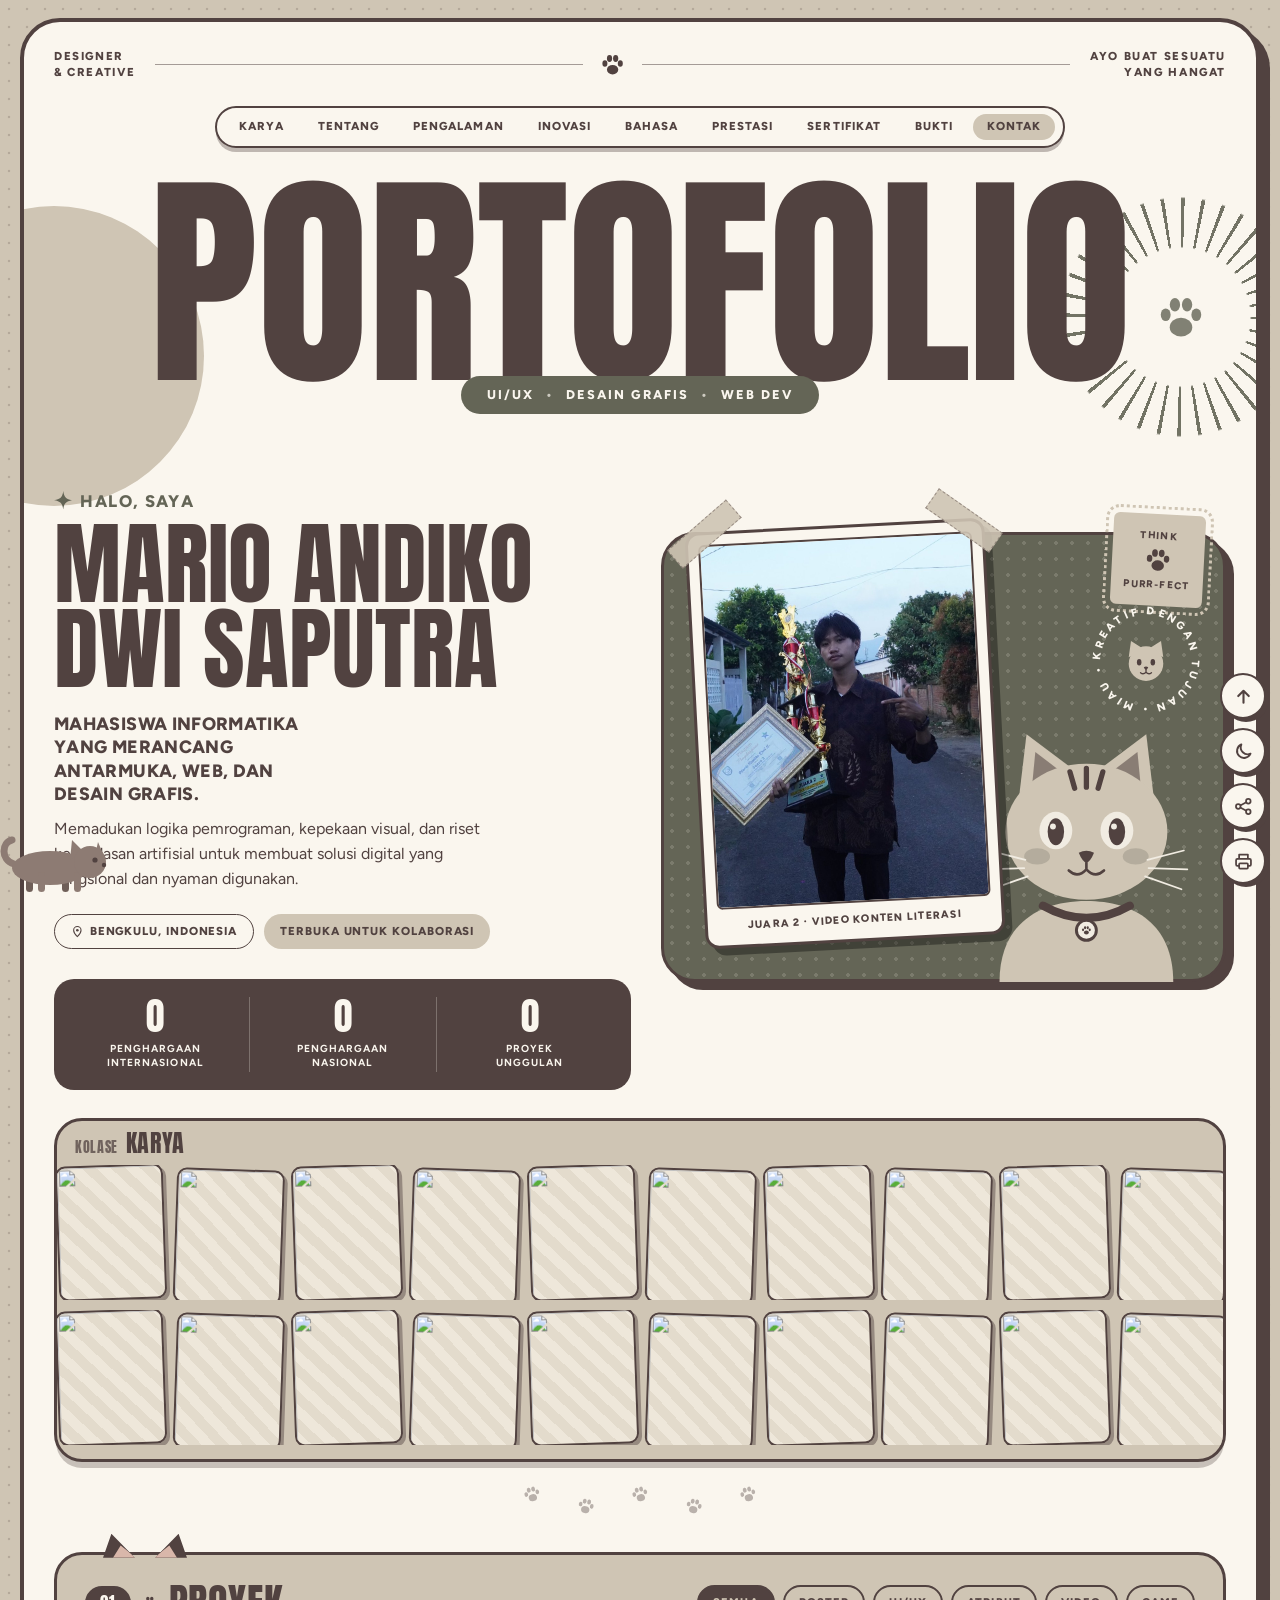
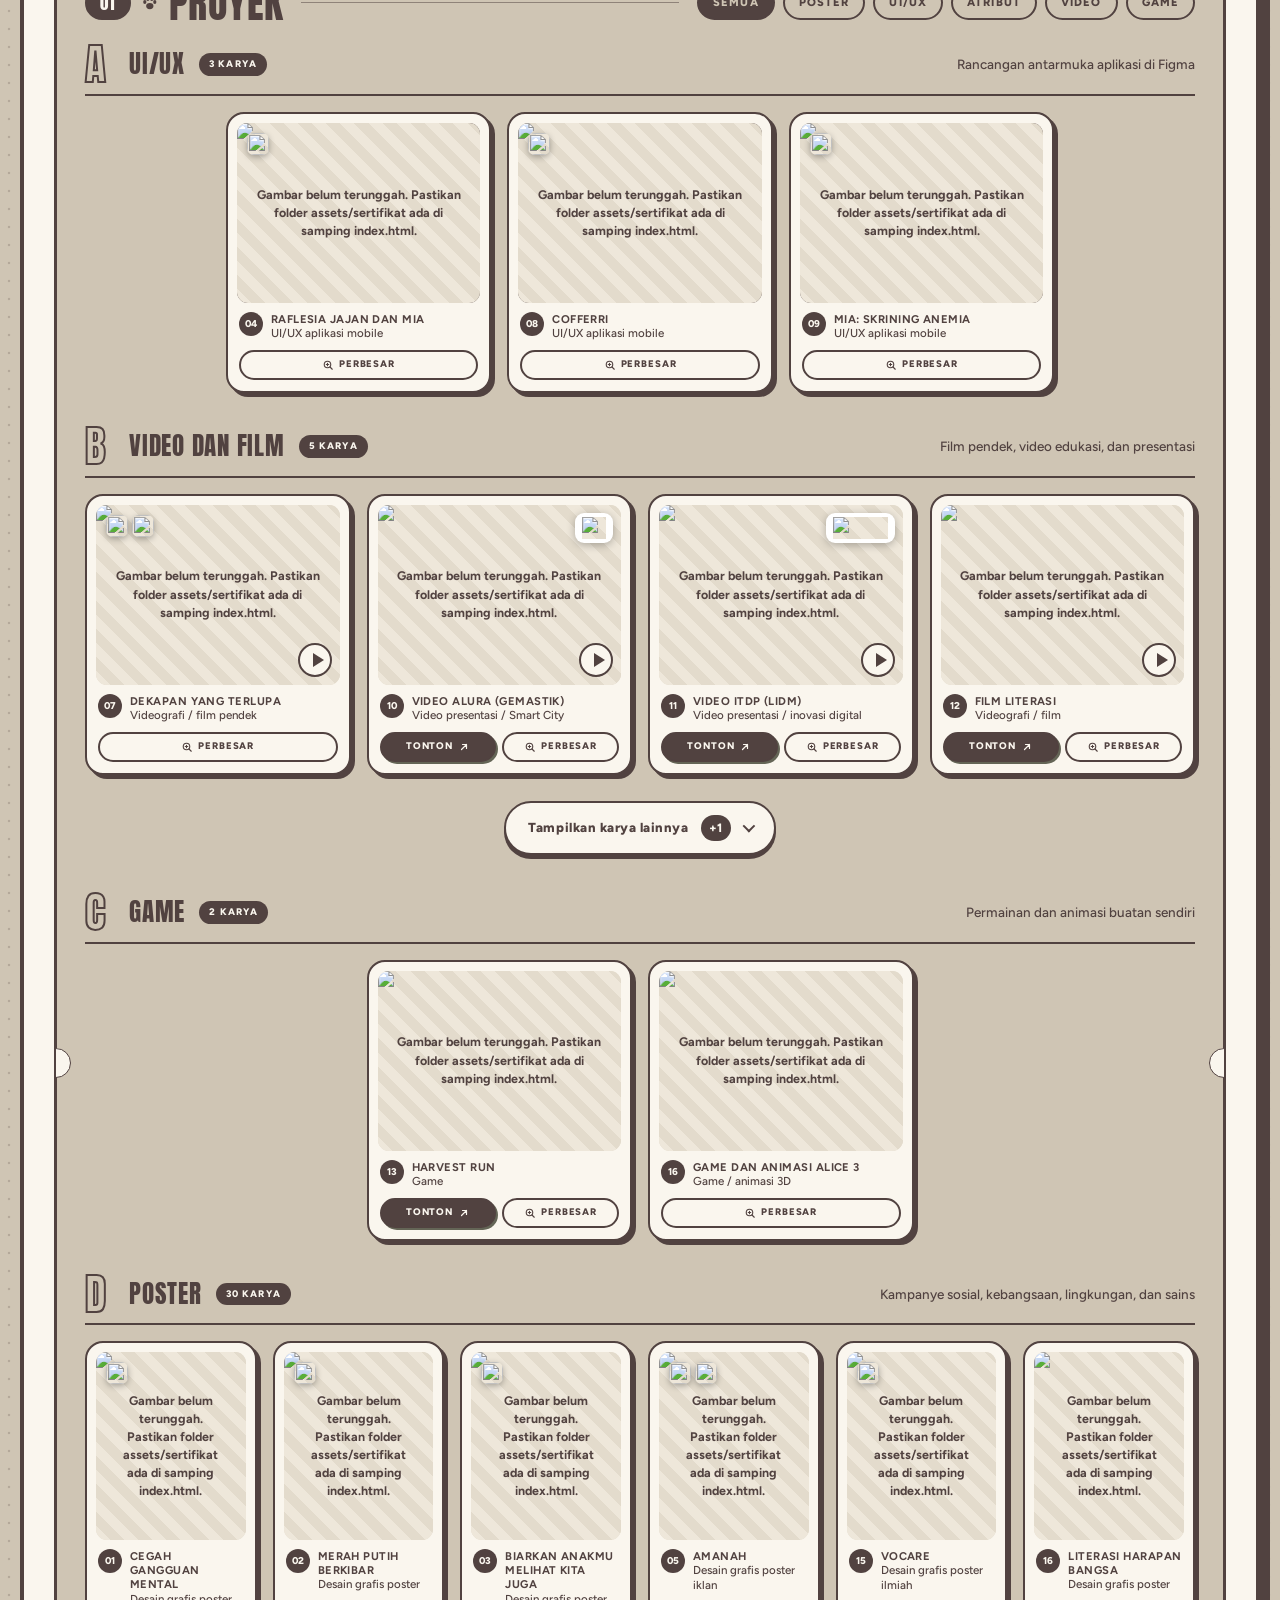
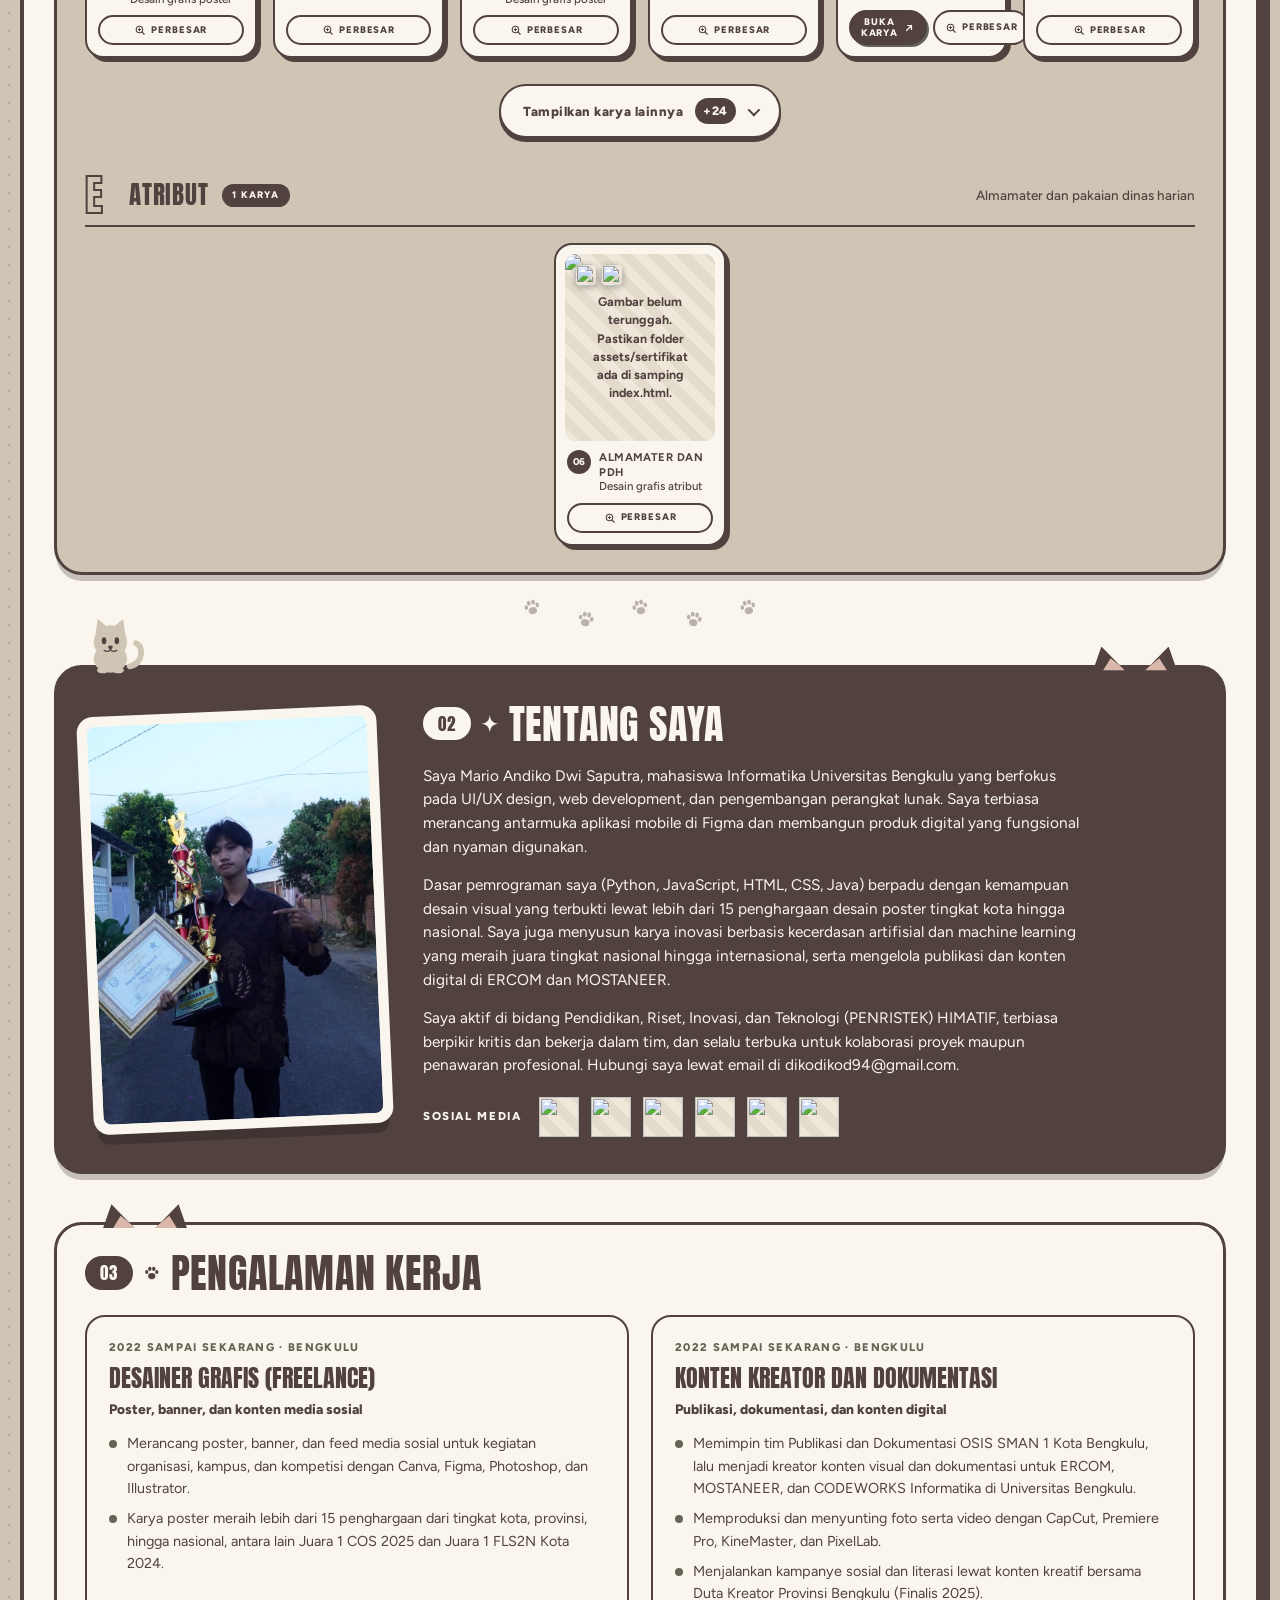
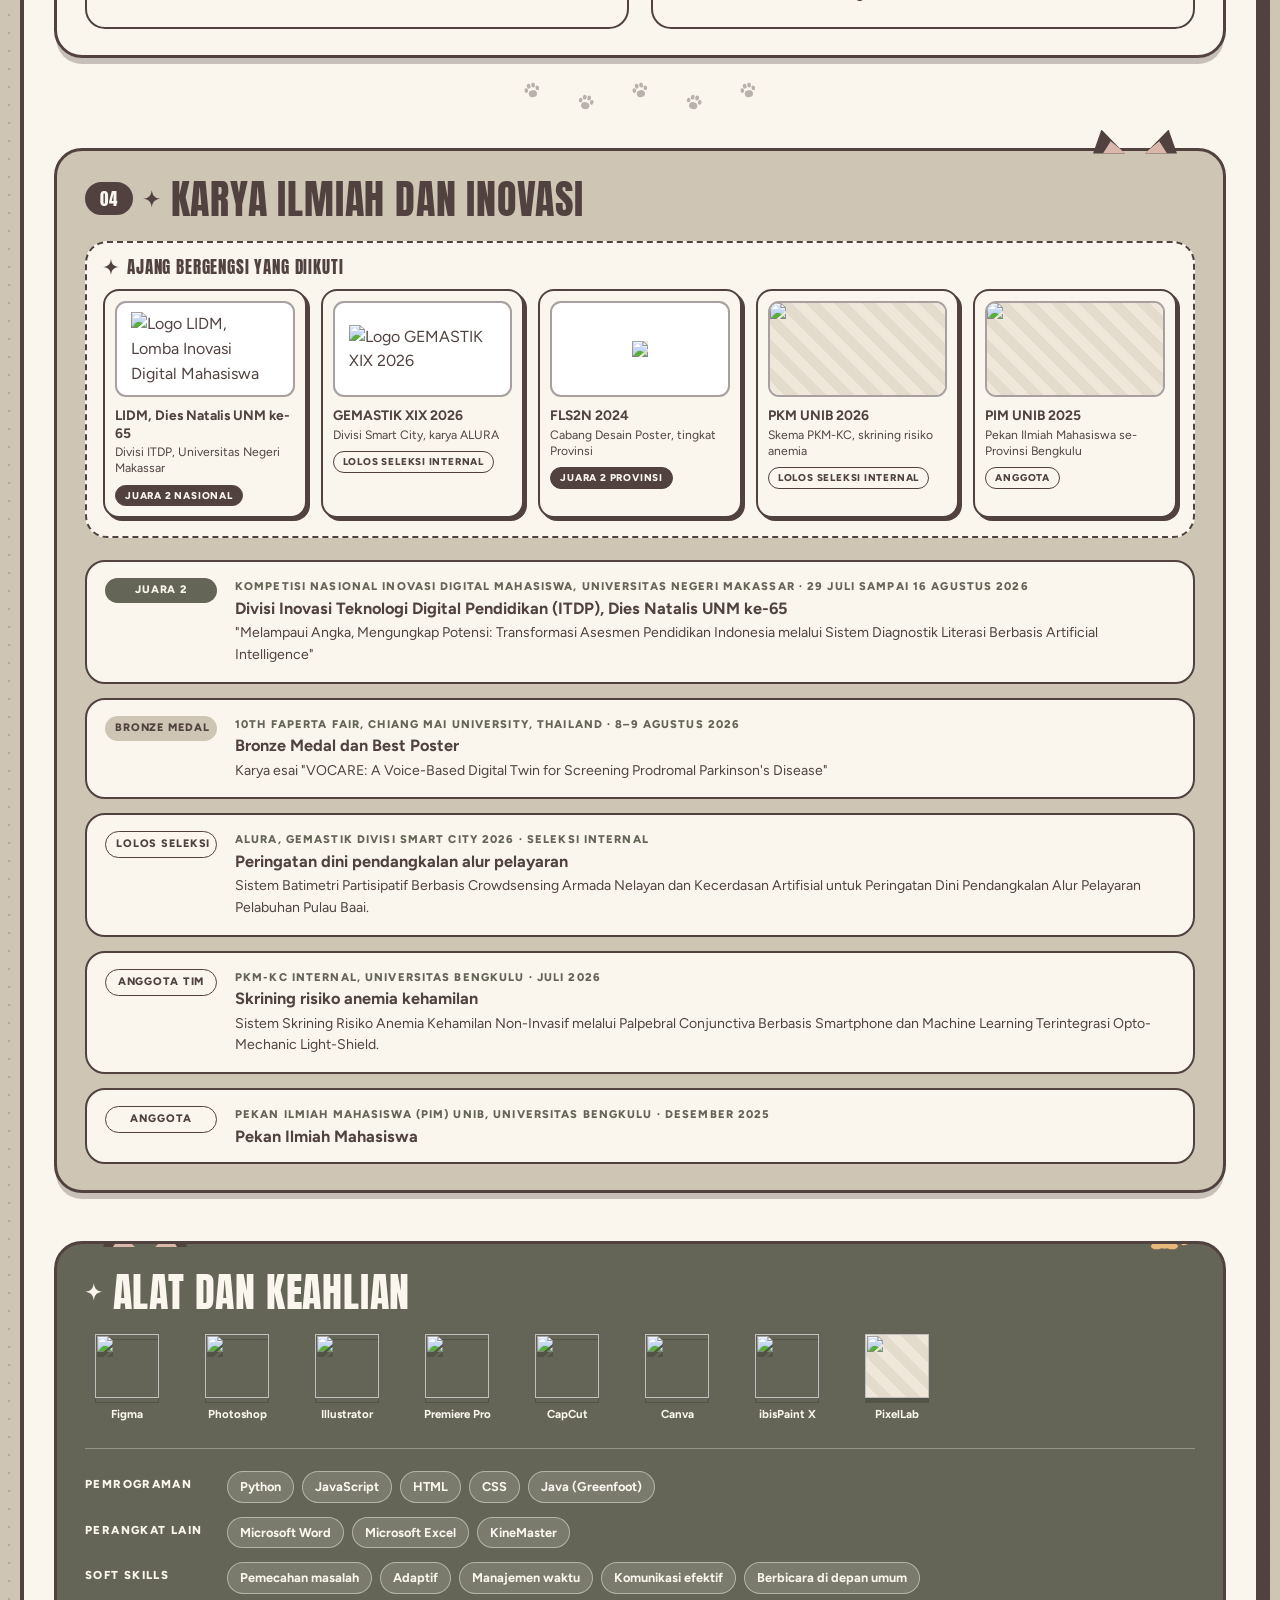
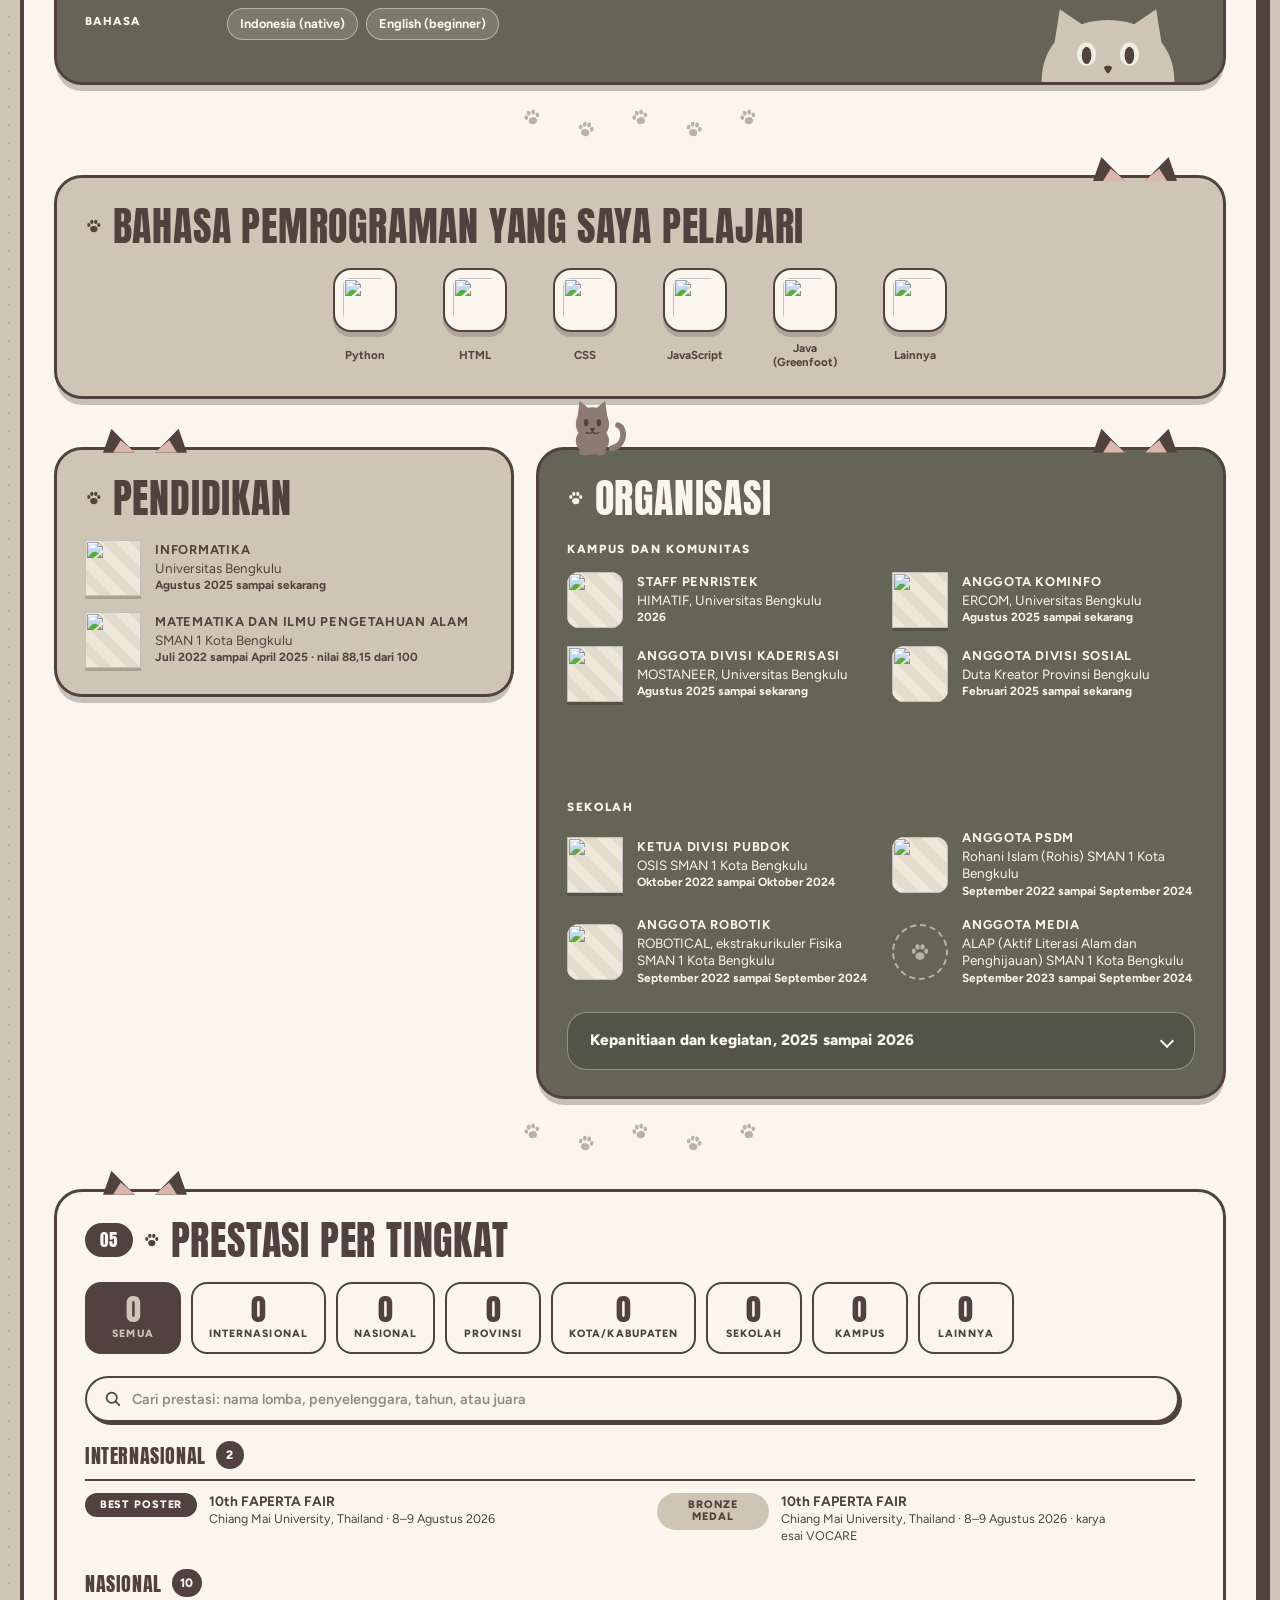
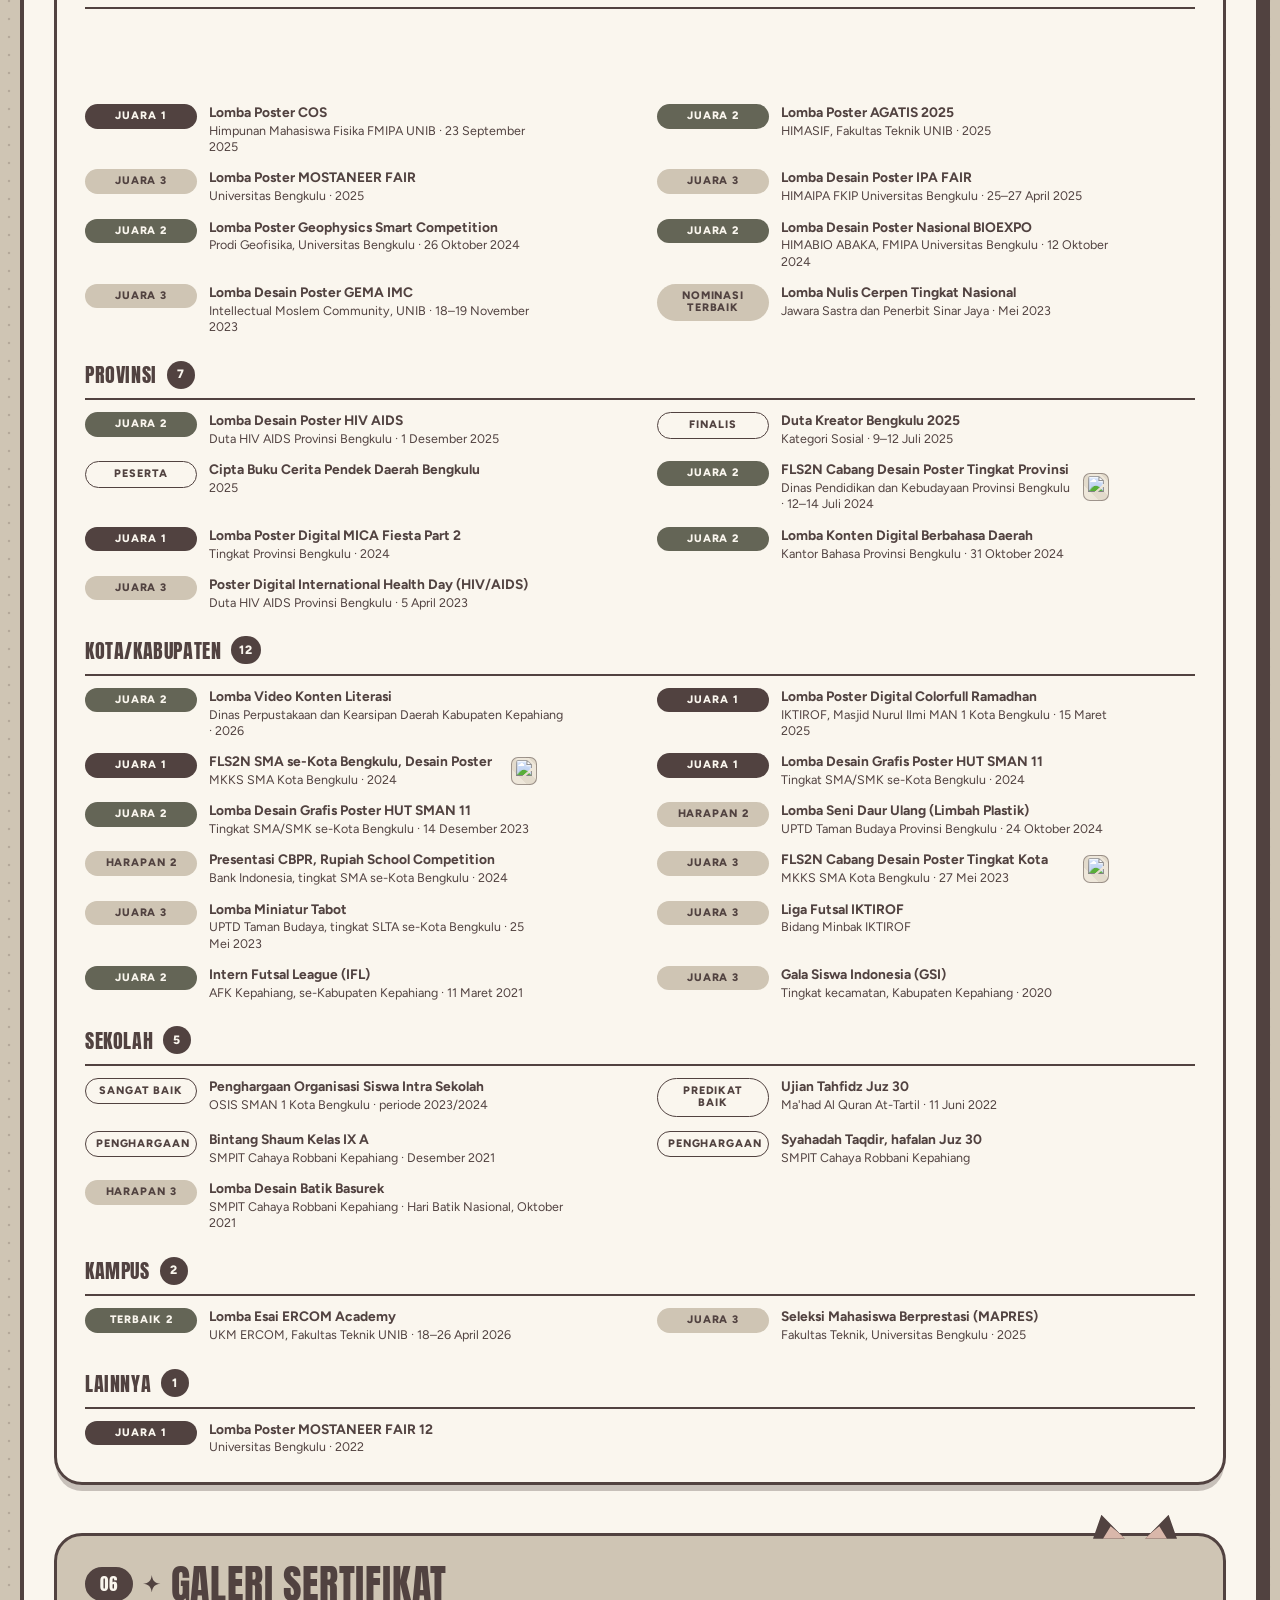
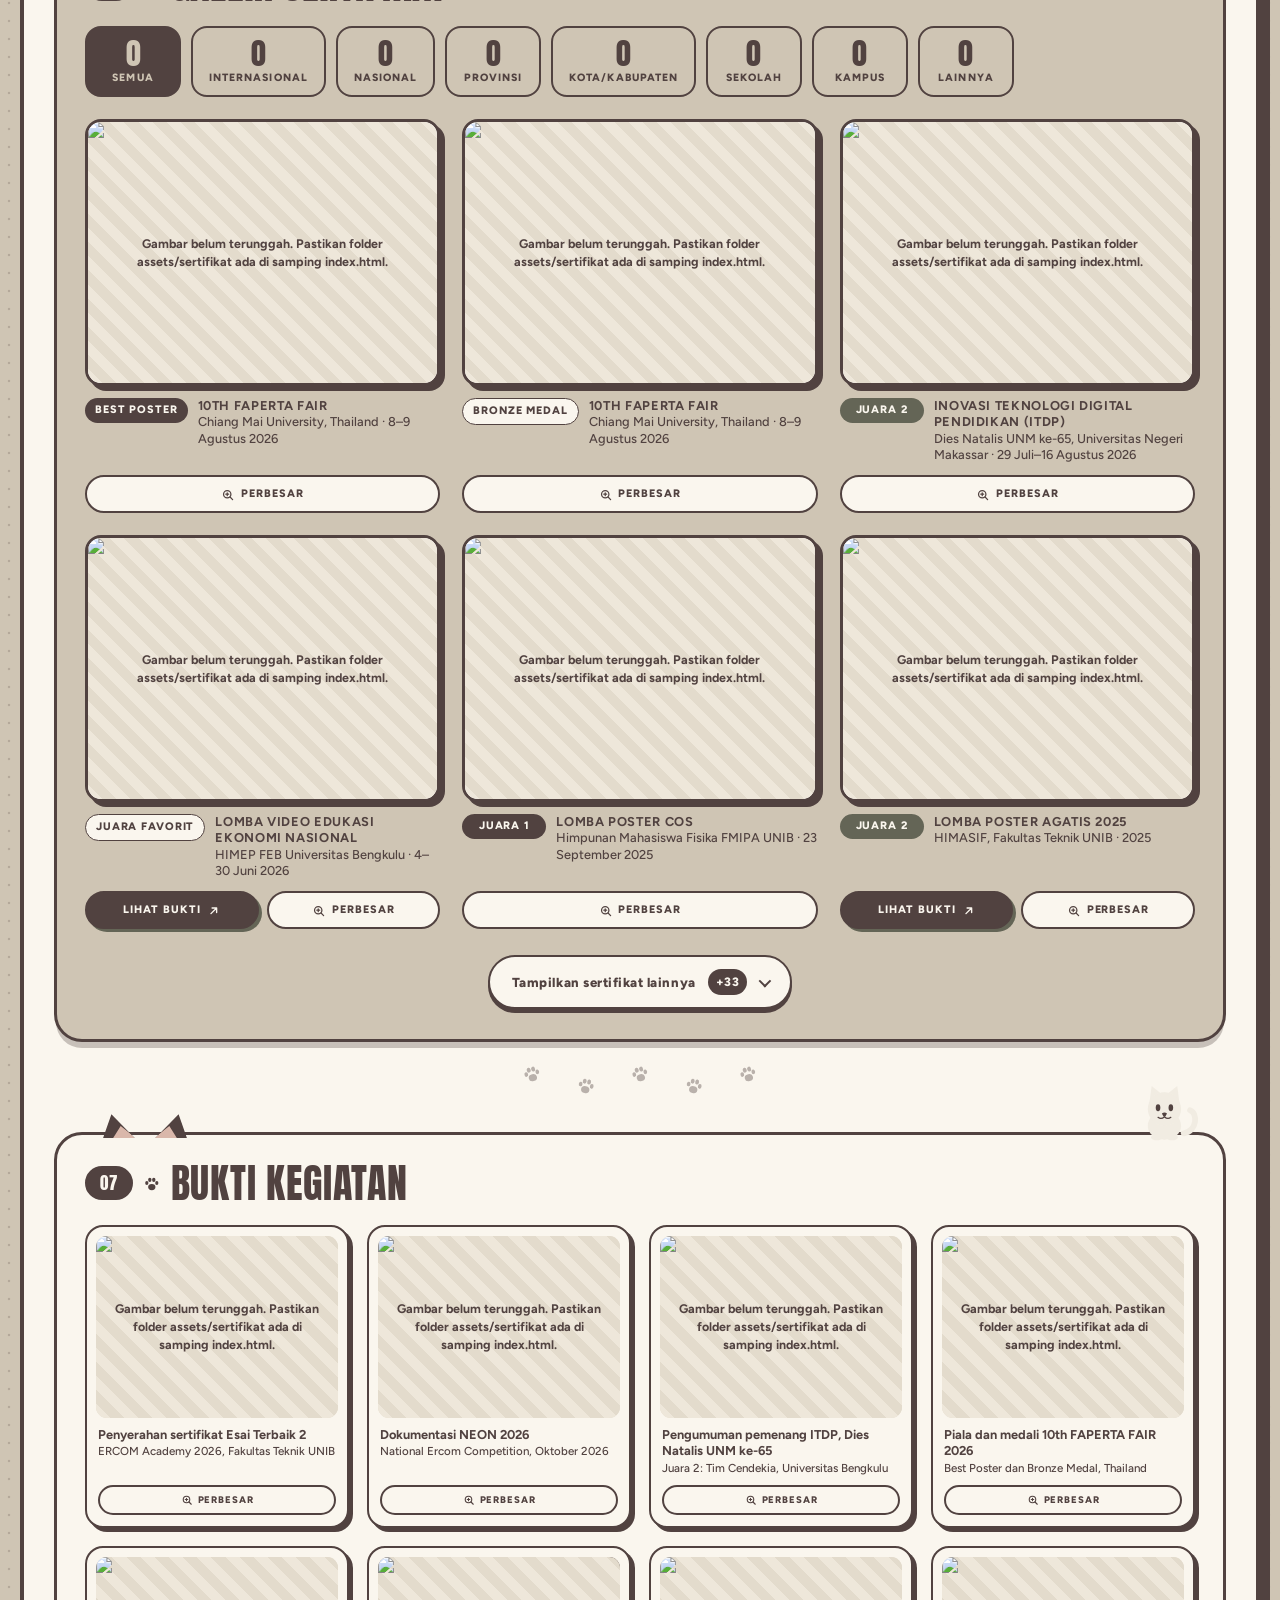
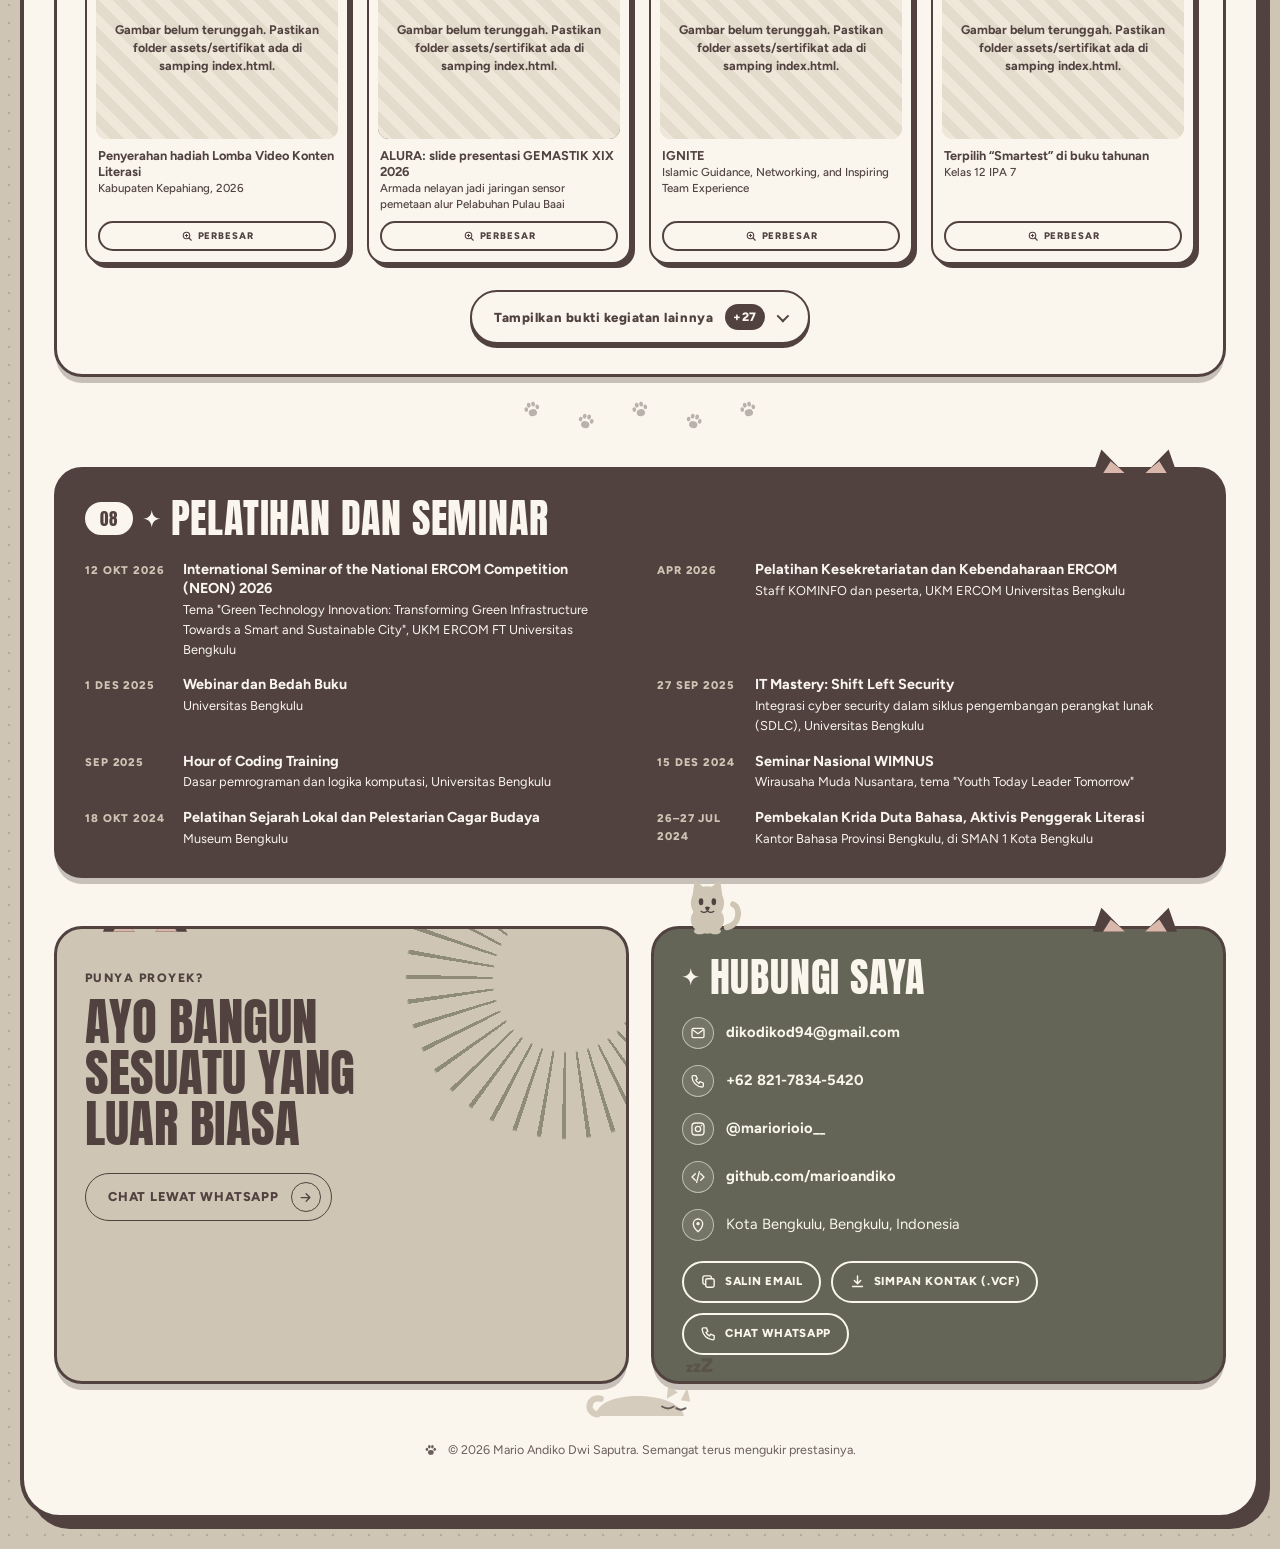
==== bagian-1-kode/index.html @ d0e61c91 "Add files via upload" ====
<!doctype html>
<html lang="id">
<head>
  <meta charset="utf-8">
  <meta name="viewport" content="width=device-width, initial-scale=1">
  <title>Mario Andiko Dwi Saputra | Portofolio</title>
  <meta name="theme-color" content="#514240">
  <meta property="og:title" content="Mario Andiko Dwi Saputra | Portofolio">
  <meta property="og:description" content="UI/UX, desain grafis, dan web development. 39 prestasi dari tingkat sekolah hingga internasional.">
  <meta property="og:image" content="assets/foto-hero.jpg">
  <meta name="description" content="Portofolio Mario Andiko Dwi Saputra: UI/UX, desain grafis, dan web development.">
  <link rel="preconnect" href="https://fonts.googleapis.com">
  <link rel="preconnect" href="https://fonts.gstatic.com" crossorigin>
  <link href="https://fonts.googleapis.com/css2?family=Anton&family=Figtree:wght@400;500;700;800&display=swap" rel="stylesheet">
  <link rel="icon" href="data:image/svg+xml,%3Csvg xmlns='http://www.w3.org/2000/svg' viewBox='0 0 24 24'%3E%3Cg fill='%23514240'%3E%3Cellipse cx='12' cy='16.5' rx='5' ry='4.2'/%3E%3Cellipse cx='5.2' cy='11' rx='2.2' ry='2.8'/%3E%3Cellipse cx='9.3' cy='6.6' rx='2.3' ry='3'/%3E%3Cellipse cx='14.7' cy='6.6' rx='2.3' ry='3'/%3E%3Cellipse cx='18.8' cy='11' rx='2.2' ry='2.8'/%3E%3C/g%3E%3C/svg%3E">
  <script>try{if(localStorage.getItem("tema")==="gelap")document.documentElement.setAttribute("data-theme","dark")}catch(e){}</script>
  <link rel="stylesheet" href="style.css">
  <link rel="stylesheet" href="tema.css">
  <link rel="stylesheet" href="extra.css">
  <link rel="stylesheet" href="kucing.css">
</head>
<body>

  <!-- Ikon yang dipakai berulang -->
  <svg width="0" height="0" style="position:absolute" aria-hidden="true" focusable="false">
    <symbol id="paw" viewBox="0 0 24 24">
      <ellipse cx="12" cy="16.5" rx="5" ry="4.2" fill="currentColor"/>
      <ellipse cx="5.2" cy="11" rx="2.2" ry="2.8" fill="currentColor"/>
      <ellipse cx="9.3" cy="6.6" rx="2.3" ry="3" fill="currentColor"/>
      <ellipse cx="14.7" cy="6.6" rx="2.3" ry="3" fill="currentColor"/>
      <ellipse cx="18.8" cy="11" rx="2.2" ry="2.8" fill="currentColor"/>
    </symbol>
    <symbol id="spark" viewBox="0 0 24 24">
      <path d="M12 0C13 8 16 11 24 12C16 13 13 16 12 24C11 16 8 13 0 12C8 11 11 8 12 0Z" fill="currentColor"/>
    </symbol>
    <symbol id="arrow" viewBox="0 0 24 24">
      <path d="M5 12h14M13 6l6 6-6 6" fill="none" stroke="currentColor" stroke-width="2" stroke-linecap="round" stroke-linejoin="round"/>
    </symbol>
    <symbol id="catface" viewBox="0 0 100 100">
      <path d="M12 44 L17 8 L44 25Z M88 44 L83 8 L56 25Z" style="fill:var(--fur,#CFC5B4)"/>
      <circle cx="50" cy="58" r="38" style="fill:var(--fur,#CFC5B4)"/>
      <ellipse cx="35" cy="55" rx="5" ry="7" fill="#514240"/>
      <ellipse cx="65" cy="55" rx="5" ry="7" fill="#514240"/>
      <path d="M45 66 Q50 63 55 66 Q52 72 50 73 Q48 72 45 66Z" fill="#514240"/>
      <path d="M50 73 V77 M50 77 Q44 83 38 78 M50 77 Q56 83 62 78" fill="none" stroke="#514240" stroke-width="3" stroke-linecap="round"/>
    </symbol>
  </svg>

  <div class="wrap">

    <!-- Bilah atas -->
    <header class="topbar">
      <p class="label">Designer<br>&amp; Creative</p>
      <div class="topbar__mid" aria-hidden="true"><svg class="ico ico--lg"><use href="#paw"/></svg></div>
      <p class="label label--right">Ayo buat sesuatu<br>yang hangat</p>
    </header>

    <nav class="jump" aria-label="Pintasan bagian">
      <a href="#karya">Karya</a><a href="#tentang">Tentang</a><a href="#pengalaman">Pengalaman</a><a href="#inovasi">Inovasi</a><a href="#bahasa">Bahasa</a><a href="#prestasi">Prestasi</a><a href="#sertifikat">Sertifikat</a><a href="#bukti">Bukti</a><a href="#kontak">Kontak</a>
    </nav>

    <!-- Judul besar -->
    <section class="title" aria-labelledby="judul">
      <span class="title__circle" aria-hidden="true"></span>
      <span class="title__burst" aria-hidden="true"><svg class="ico"><use href="#paw"/></svg></span>
      <h1 id="judul">Portofolio</h1>
      <p class="tags">UI/UX <i>•</i> Desain Grafis <i>•</i> Web Dev</p>
    </section>

    <!-- Perkenalan -->
    <section class="hero" aria-label="Perkenalan">
      <div class="hero__text">
        <p class="hello"><svg class="ico"><use href="#spark"/></svg> Halo, saya</p>
        <h2 class="name">Mario Andiko<br>Dwi Saputra</h2>
        <p class="tagline">Mahasiswa Informatika yang merancang antarmuka, web, dan desain grafis.</p>
        <p class="intro">Memadukan logika pemrograman, kepekaan visual, dan riset kecerdasan artifisial untuk membuat solusi digital yang fungsional dan nyaman digunakan.</p>
        <div class="pills">
          <span class="pill pill--line"><svg class="ico" viewBox="0 0 24 24"><path d="M12 22s7-6.2 7-12a7 7 0 1 0-14 0c0 5.8 7 12 7 12Z" fill="none" stroke="currentColor" stroke-width="2"/><circle cx="12" cy="10" r="2.5" fill="currentColor"/></svg> Bengkulu, Indonesia</span>
          <span class="pill pill--sand">Terbuka untuk kolaborasi</span>
        </div>
      </div>

      <div class="stage">
        <div class="stage__panel" aria-hidden="true"></div>
        <figure class="stage__photo">
          <span class="tape tape--l" aria-hidden="true"></span><span class="tape tape--r" aria-hidden="true"></span>
          <img src="assets/foto-hero.jpg" alt="Mario Andiko Dwi Saputra membawa piala dan piagam Juara 2 Lomba Video Konten Literasi" width="840" height="1120">
          <figcaption>Juara 2 &middot; Video Konten Literasi</figcaption>
        </figure>
        
        <button class="cat-btn" type="button" aria-label="Sapa kucingnya">
          <svg class="cat" viewBox="0 0 400 460" role="img" aria-label="Ilustrasi kucing yang matanya mengikuti kursor">
            <!-- badan -->
            <path d="M52 460 C52 362 118 322 200 322 C282 322 348 362 348 460Z" fill="#CFC5B4"/>
            <path d="M126 330 Q200 372 274 330" fill="none" stroke="#514240" stroke-width="14" stroke-linecap="round"/>
            <circle cx="200" cy="372" r="17" fill="#F1ECE2" stroke="#514240" stroke-width="5"/>
            <use href="#paw" x="190" y="362" width="20" height="20" style="color:#514240"/>
            <!-- telinga -->
            <path d="M84 156 L98 38 L178 98Z" fill="#CFC5B4"/>
            <path d="M316 156 L302 38 L222 98Z" fill="#CFC5B4"/>
            <path d="M108 120 L113 68 L152 98Z" fill="#514240" opacity=".55"/>
            <path d="M292 120 L287 68 L248 98Z" fill="#514240" opacity=".55"/>
            <!-- kepala -->
            <ellipse cx="200" cy="204" rx="138" ry="116" fill="#CFC5B4"/>
            <path d="M200 96 V128 M172 102 L180 130 M228 102 L220 130" fill="none" stroke="#514240" stroke-width="9" stroke-linecap="round"/>
            <ellipse cx="116" cy="246" rx="22" ry="14" fill="#646556" opacity=".25"/>
            <ellipse cx="284" cy="246" rx="22" ry="14" fill="#646556" opacity=".25"/>
            <!-- mata -->
            <g class="eye"><ellipse cx="148" cy="202" rx="28" ry="32" fill="#F1ECE2"/><g class="pupil" data-range="9"><ellipse cx="148" cy="204" rx="14" ry="23" fill="#514240"/><circle cx="143" cy="195" r="5" fill="#F1ECE2"/></g></g>
            <g class="eye"><ellipse cx="252" cy="202" rx="28" ry="32" fill="#F1ECE2"/><g class="pupil" data-range="9"><ellipse cx="252" cy="204" rx="14" ry="23" fill="#514240"/><circle cx="247" cy="195" r="5" fill="#F1ECE2"/></g></g>
            <!-- hidung dan mulut -->
            <path d="M187 240 Q200 233 213 240 Q207 255 200 257 Q193 255 187 240Z" fill="#514240"/>
            <path d="M200 257 V268 M200 268 Q185 284 170 270 M200 268 Q215 284 230 270" fill="none" stroke="#514240" stroke-width="4.5" stroke-linecap="round"/>
            <!-- kumis -->
            <g fill="none" stroke="#F1ECE2" stroke-width="3" stroke-linecap="round">
              <path d="M96 252 L34 236"/><path d="M94 266 L28 268"/><path d="M100 280 L38 302"/>
              <path d="M304 252 L366 236"/><path d="M306 266 L372 268"/><path d="M300 280 L362 302"/>
            </g>
          </svg>
        </button>
        <p class="bubble" aria-live="polite">Meow!</p>

        <svg class="spark spark--a" aria-hidden="true"><use href="#spark"/></svg>
        <svg class="spark spark--b" aria-hidden="true"><use href="#spark"/></svg>

        <div class="stamp" aria-hidden="true">
          <span>Think</span>
          <svg class="ico ico--lg"><use href="#paw"/></svg>
          <span>Purr-fect</span>
        </div>

        <svg class="orbit" viewBox="0 0 120 120" aria-hidden="true">
          <defs><path id="lingkar" d="M60,60 m-44,0 a44,44 0 1,1 88,0 a44,44 0 1,1 -88,0"/></defs>
          <g class="orbit__ring"><text><textPath href="#lingkar" textLength="270" lengthAdjust="spacing">KREATIF DENGAN TUJUAN • MIAU •</textPath></text></g>
          <use href="#catface" x="38" y="38" width="44" height="44" style="--fur:#CFC5B4"/>
        </svg>
      </div>

      <ul class="stats" aria-label="Angka singkat">
        <li><b>2</b><span>Penghargaan<br>internasional</span></li>
        <li><b>10</b><span>Penghargaan<br>nasional</span></li>
        <li><b>16</b><span>Proyek<br>unggulan</span></li>
      </ul>
    </section>


    <!-- Kolase poster berjalan -->
    <section class="collage" aria-label="Kolase poster">
      <div class="collage__label"><span>Kolase</span><b>Karya</b></div>
      <div class="collage__row" aria-hidden="true"><div class="collage__track"><img src="assets/poster/poster-01.jpg" alt="" loading="lazy" width="120" height="150"><img src="assets/poster/poster-02.jpg" alt="" loading="lazy" width="120" height="150"><img src="assets/poster/poster-03.jpg" alt="" loading="lazy" width="120" height="150"><img src="assets/poster/poster-04.jpg" alt="" loading="lazy" width="120" height="150"><img src="assets/poster/poster-05.jpg" alt="" loading="lazy" width="120" height="150"><img src="assets/poster/poster-06.jpg" alt="" loading="lazy" width="120" height="150"><img src="assets/poster/poster-07.jpg" alt="" loading="lazy" width="120" height="150"><img src="assets/poster/poster-08.jpg" alt="" loading="lazy" width="120" height="150"><img src="assets/poster/poster-09.jpg" alt="" loading="lazy" width="120" height="150"><img src="assets/poster/poster-10.jpg" alt="" loading="lazy" width="120" height="150"><img src="assets/poster/poster-11.jpg" alt="" loading="lazy" width="120" height="150"><img src="assets/poster/poster-12.jpg" alt="" loading="lazy" width="120" height="150"><img src="assets/poster/poster-01.jpg" alt="" loading="lazy" width="120" height="150"><img src="assets/poster/poster-02.jpg" alt="" loading="lazy" width="120" height="150"><img src="assets/poster/poster-03.jpg" alt="" loading="lazy" width="120" height="150"><img src="assets/poster/poster-04.jpg" alt="" loading="lazy" width="120" height="150"><img src="assets/poster/poster-05.jpg" alt="" loading="lazy" width="120" height="150"><img src="assets/poster/poster-06.jpg" alt="" loading="lazy" width="120" height="150"><img src="assets/poster/poster-07.jpg" alt="" loading="lazy" width="120" height="150"><img src="assets/poster/poster-08.jpg" alt="" loading="lazy" width="120" height="150"><img src="assets/poster/poster-09.jpg" alt="" loading="lazy" width="120" height="150"><img src="assets/poster/poster-10.jpg" alt="" loading="lazy" width="120" height="150"><img src="assets/poster/poster-11.jpg" alt="" loading="lazy" width="120" height="150"><img src="assets/poster/poster-12.jpg" alt="" loading="lazy" width="120" height="150"></div></div>
      <div class="collage__row collage__row--rev" aria-hidden="true"><div class="collage__track"><img src="assets/poster/poster-13.jpg" alt="" loading="lazy" width="120" height="150"><img src="assets/poster/poster-14.jpg" alt="" loading="lazy" width="120" height="150"><img src="assets/poster/poster-15.jpg" alt="" loading="lazy" width="120" height="150"><img src="assets/poster/poster-16.jpg" alt="" loading="lazy" width="120" height="150"><img src="assets/poster/poster-17.jpg" alt="" loading="lazy" width="120" height="150"><img src="assets/poster/poster-18.jpg" alt="" loading="lazy" width="120" height="150"><img src="assets/poster/poster-19.jpg" alt="" loading="lazy" width="120" height="150"><img src="assets/poster/poster-20.jpg" alt="" loading="lazy" width="120" height="150"><img src="assets/poster/poster-21.jpg" alt="" loading="lazy" width="120" height="150"><img src="assets/poster/poster-22.jpg" alt="" loading="lazy" width="120" height="150"><img src="assets/poster/poster-23.jpg" alt="" loading="lazy" width="120" height="150"><img src="assets/poster/poster-24.jpg" alt="" loading="lazy" width="120" height="150"><img src="assets/poster/poster-13.jpg" alt="" loading="lazy" width="120" height="150"><img src="assets/poster/poster-14.jpg" alt="" loading="lazy" width="120" height="150"><img src="assets/poster/poster-15.jpg" alt="" loading="lazy" width="120" height="150"><img src="assets/poster/poster-16.jpg" alt="" loading="lazy" width="120" height="150"><img src="assets/poster/poster-17.jpg" alt="" loading="lazy" width="120" height="150"><img src="assets/poster/poster-18.jpg" alt="" loading="lazy" width="120" height="150"><img src="assets/poster/poster-19.jpg" alt="" loading="lazy" width="120" height="150"><img src="assets/poster/poster-20.jpg" alt="" loading="lazy" width="120" height="150"><img src="assets/poster/poster-21.jpg" alt="" loading="lazy" width="120" height="150"><img src="assets/poster/poster-22.jpg" alt="" loading="lazy" width="120" height="150"><img src="assets/poster/poster-23.jpg" alt="" loading="lazy" width="120" height="150"><img src="assets/poster/poster-24.jpg" alt="" loading="lazy" width="120" height="150"></div></div>
    </section>

    <!-- Proyek -->
    <section class="works panel panel--sand" id="karya" aria-labelledby="h-karya">
      <div class="panel__head"><span class="secno">01</span>
        <svg class="ico"><use href="#paw"/></svg>
        <h2 id="h-karya">Proyek</h2>
        <span class="panel__rule" aria-hidden="true"></span>
        <div class="chips" role="group" aria-label="Saring proyek">
          <button class="chip is-on" type="button" data-filter="all" aria-pressed="true">Semua</button>
          <button class="chip" type="button" data-filter="poster" aria-pressed="false">Poster</button>
          <button class="chip" type="button" data-filter="uiux" aria-pressed="false">UI/UX</button>
          <button class="chip" type="button" data-filter="atribut" aria-pressed="false">Atribut</button>
          <button class="chip" type="button" data-filter="video" aria-pressed="false">Video</button>
          <button class="chip" type="button" data-filter="game" aria-pressed="false">Game</button>
        </div>
      </div>

      <!--
        Tambah proyek baru: salin satu <li> di bawah, ganti gambar, judul, dan data-*.
        data-tools memakai nama file di assets/logos (tanpa .png), pisahkan dengan koma.
        data-images boleh lebih dari satu (pisahkan dengan koma).
        data-link: isi tautan YouTube/Behance bila ada, tombolnya muncul otomatis.
      -->
      <div class="tgroups">
      <section class="tgroup" data-group="uiux">
        <header class="tgroup__head">
          <span class="tgroup__no">A</span>
          <h3>UI/UX</h3>
          <span class="tgroup__count">3 karya</span>
          <p>Rancangan antarmuka aplikasi di Figma</p>
        </header>
        <ul class="tgrid tgrid--wide">
        <li data-cat="uiux" class="w-half">
          <article class="tile tile--card fit-contain">
            <a class="tile__img" data-key="proyek:raflesia-mia" target="_blank" rel="noopener noreferrer" aria-label="Buka tautan: Raflesia Jajan dan Mia"><img src="assets/projects/raflesia-thumb.jpg" alt="Layar aplikasi Raflesia Jajan dan Mia" loading="lazy"><span class="tile__tools"><img src="assets/logos/figma.png" alt="" width="26" height="26"></span></a>
            <div class="tile__cap"><b>04</b><span><strong>Raflesia Jajan dan Mia</strong><small>UI/UX aplikasi mobile</small></span></div>
            <div class="tile__actions">
              <a class="tbtn tbtn--link" data-key="proyek:raflesia-mia" target="_blank" rel="noopener noreferrer" hidden>Buka karya <svg class="ico" viewBox="0 0 24 24" aria-hidden="true"><path d="M7 17 17 7M9 7h8v8" fill="none" stroke="currentColor" stroke-width="2.4" stroke-linecap="round" stroke-linejoin="round"/></svg></a>
              <button class="tbtn tbtn--zoom" type="button" data-lb="card" type="button"
            data-title="Raflesia Jajan dan Mia" data-meta="UI/UX aplikasi mobile"
            data-desc="Desain antarmuka dua aplikasi mobile di Figma: Raflesia Jajan, aplikasi kuliner dengan alur masuk dan daftar, serta Mia, aplikasi skrining risiko anemia dengan cek kualitas foto dan rekomendasi tindak lanjut."
            data-tools="figma" data-images="assets/projects/raflesia-mia.jpg,assets/projects/raflesia-board.jpg" data-link=""><svg class="ico" viewBox="0 0 24 24" aria-hidden="true"><circle cx="11" cy="11" r="6.5" fill="none" stroke="currentColor" stroke-width="2.2"/><path d="m16 16 4.5 4.5M11 8.5v5M8.5 11h5" fill="none" stroke="currentColor" stroke-width="2.2" stroke-linecap="round"/></svg> Perbesar</button>
            </div>
          </article>
        </li>
        <li data-cat="uiux" class="w-half">
          <article class="tile tile--card fit-contain">
            <a class="tile__img" data-key="proyek:cofferi" target="_blank" rel="noopener noreferrer" aria-label="Buka tautan: CofferRi"><img src="assets/projects/cofferi.jpg" alt="Tiga layar aplikasi CofferRi: pembuka, masuk, dan daftar" loading="lazy"><span class="tile__tools"><img src="assets/logos/figma.png" alt="" width="26" height="26"></span></a>
            <div class="tile__cap"><b>08</b><span><strong>CofferRi</strong><small>UI/UX aplikasi mobile</small></span></div>
            <div class="tile__actions">
              <a class="tbtn tbtn--link" data-key="proyek:cofferi" target="_blank" rel="noopener noreferrer" hidden>Buka karya <svg class="ico" viewBox="0 0 24 24" aria-hidden="true"><path d="M7 17 17 7M9 7h8v8" fill="none" stroke="currentColor" stroke-width="2.4" stroke-linecap="round" stroke-linejoin="round"/></svg></a>
              <button class="tbtn tbtn--zoom" type="button" data-lb="card" type="button"
            data-title="CofferRi" data-meta="UI/UX aplikasi mobile"
            data-desc="Desain antarmuka aplikasi kafe CofferRi: layar pembuka dengan logo kucing, halaman masuk dengan opsi Google dan Facebook serta tautan lupa kata sandi, dan halaman daftar lengkap dengan persetujuan syarat dan privasi."
            data-tools="figma" data-images="assets/projects/cofferi.jpg" data-link=""><svg class="ico" viewBox="0 0 24 24" aria-hidden="true"><circle cx="11" cy="11" r="6.5" fill="none" stroke="currentColor" stroke-width="2.2"/><path d="m16 16 4.5 4.5M11 8.5v5M8.5 11h5" fill="none" stroke="currentColor" stroke-width="2.2" stroke-linecap="round"/></svg> Perbesar</button>
            </div>
          </article>
        </li>
        <li data-cat="uiux" class="w-banner">
          <article class="tile tile--card fit-contain">
            <a class="tile__img" data-key="proyek:mia-board" target="_blank" rel="noopener noreferrer" aria-label="Buka tautan: Mia: Aplikasi Skrining Risiko Anemia"><img src="assets/projects/mia-board.jpg" alt="Papan desain Figma aplikasi Mia berisi layar skrining, hasil risiko, dan alur akun" loading="lazy"><span class="tile__tools"><img src="assets/logos/figma.png" alt="" width="26" height="26"></span></a>
            <div class="tile__cap"><b>09</b><span><strong>Mia: Skrining Anemia</strong><small>UI/UX aplikasi mobile</small></span></div>
            <div class="tile__actions">
              <a class="tbtn tbtn--link" data-key="proyek:mia-board" target="_blank" rel="noopener noreferrer" hidden>Buka karya <svg class="ico" viewBox="0 0 24 24" aria-hidden="true"><path d="M7 17 17 7M9 7h8v8" fill="none" stroke="currentColor" stroke-width="2.4" stroke-linecap="round" stroke-linejoin="round"/></svg></a>
              <button class="tbtn tbtn--zoom" type="button" data-lb="card" type="button"
            data-title="Mia: Aplikasi Skrining Risiko Anemia" data-meta="UI/UX aplikasi mobile"
            data-desc="Desain antarmuka aplikasi Mia di Figma. Alurnya mencakup pemotretan mata, cek kualitas foto, hasil skrining dengan empat tingkat risiko (normal, moderate, severe, ekstrem) beserta rekomendasi tindak lanjut, riwayat skrining, chat dokter, serta alur akun dari daftar, masuk, sampai atur ulang kata sandi."
            data-tools="figma" data-images="assets/projects/mia-board.jpg,assets/bukti/mia-figma.jpg" data-link=""><svg class="ico" viewBox="0 0 24 24" aria-hidden="true"><circle cx="11" cy="11" r="6.5" fill="none" stroke="currentColor" stroke-width="2.2"/><path d="m16 16 4.5 4.5M11 8.5v5M8.5 11h5" fill="none" stroke="currentColor" stroke-width="2.2" stroke-linecap="round"/></svg> Perbesar</button>
            </div>
          </article>
        </li>
        </ul>
        
      </section>
      <section class="tgroup" data-group="video">
        <header class="tgroup__head">
          <span class="tgroup__no">B</span>
          <h3>Video dan Film</h3>
          <span class="tgroup__count">5 karya</span>
          <p>Film pendek, video edukasi, dan presentasi</p>
        </header>
        <ul class="tgrid tgrid--wide">
        <li data-cat="video" class="w-banner">
          <article class="tile tile--card ">
            <a class="tile__img" data-key="proyek:dekapan" target="_blank" rel="noopener noreferrer" aria-label="Buka tautan: Dekapan yang Terlupa"><img src="assets/projects/dekapan.jpg" alt="Cuplikan film pendek Dekapan yang Terlupa" loading="lazy"><span class="tile__tools"><img src="assets/logos/premiere.png" alt="" width="26" height="26"><img src="assets/logos/capcut.png" alt="" width="26" height="26"></span><span class="tile__play" aria-hidden="true"></span></a>
            <div class="tile__cap"><b>07</b><span><strong>Dekapan yang Terlupa</strong><small>Videografi / film pendek</small></span></div>
            <div class="tile__actions">
              <a class="tbtn tbtn--link" data-key="proyek:dekapan" target="_blank" rel="noopener noreferrer" hidden>Tonton <svg class="ico" viewBox="0 0 24 24" aria-hidden="true"><path d="M7 17 17 7M9 7h8v8" fill="none" stroke="currentColor" stroke-width="2.4" stroke-linecap="round" stroke-linejoin="round"/></svg></a>
              <button class="tbtn tbtn--zoom" type="button" data-lb="card" type="button"
            data-title="Dekapan yang Terlupa" data-meta="Videografi / film pendek"
            data-desc="Film pendek karya Tim Monochrome, dikerjakan dengan Premiere Pro dan CapCut."
            data-tools="premiere,capcut" data-images="assets/projects/dekapan.jpg" data-link=""><svg class="ico" viewBox="0 0 24 24" aria-hidden="true"><circle cx="11" cy="11" r="6.5" fill="none" stroke="currentColor" stroke-width="2.2"/><path d="m16 16 4.5 4.5M11 8.5v5M8.5 11h5" fill="none" stroke="currentColor" stroke-width="2.2" stroke-linecap="round"/></svg> Perbesar</button>
            </div>
          </article>
        </li>
        <li data-cat="video" class="w-third">
          <article class="tile tile--card ">
            <a class="tile__img" data-key="proyek:alura-video" target="_blank" rel="noopener noreferrer" aria-label="Buka tautan: Video Presentasi ALURA, GEMASTIK XIX 2026"><img src="assets/projects/alura-video.jpg" alt="Sampul video presentasi ALURA untuk GEMASTIK XIX 2026" loading="lazy"><span class="tile__event" title="GEMASTIK XIX 2026"><img src="assets/logos/ajang/gemastik.png" alt="Logo GEMASTIK XIX 2026" width="30" height="28"></span><span class="tile__play" aria-hidden="true"></span></a>
            <div class="tile__cap"><b>10</b><span><strong>Video ALURA (GEMASTIK)</strong><small>Video presentasi / Smart City</small></span></div>
            <div class="tile__actions">
              <a class="tbtn tbtn--link" data-key="proyek:alura-video" target="_blank" rel="noopener noreferrer" hidden>Tonton <svg class="ico" viewBox="0 0 24 24" aria-hidden="true"><path d="M7 17 17 7M9 7h8v8" fill="none" stroke="currentColor" stroke-width="2.4" stroke-linecap="round" stroke-linejoin="round"/></svg></a>
              <button class="tbtn tbtn--zoom" type="button" data-lb="card" type="button"
            data-title="Video Presentasi ALURA, GEMASTIK XIX 2026" data-meta="Video presentasi / Smart City"
            data-desc="Video presentasi ALURA untuk GEMASTIK XIX 2026 divisi Smart City: sistem batimetri partisipatif berbasis crowdsensing armada nelayan dan kecerdasan artifisial untuk peringatan dini pendangkalan alur pelayaran Pelabuhan Pulau Baai. Alurnya dijelaskan lewat koleksi data nelayan, penyaringan AI, prediksi sedimentasi, dan dashboard operator."
            data-tools="" data-images="assets/projects/alura-video.jpg" data-link="https://www.youtube.com/watch?v=lX008R0E64k"><svg class="ico" viewBox="0 0 24 24" aria-hidden="true"><circle cx="11" cy="11" r="6.5" fill="none" stroke="currentColor" stroke-width="2.2"/><path d="m16 16 4.5 4.5M11 8.5v5M8.5 11h5" fill="none" stroke="currentColor" stroke-width="2.2" stroke-linecap="round"/></svg> Perbesar</button>
            </div>
          </article>
        </li>
        <li data-cat="video" class="w-third">
          <article class="tile tile--card ">
            <a class="tile__img" data-key="proyek:itdp-video" target="_blank" rel="noopener noreferrer" aria-label="Buka tautan: Video ITDP, LIDM"><img src="assets/projects/siplas-ai.jpg" alt="Sampul video ITDP: SIPLAS-AI, melampaui angka, mengungkap potensi" loading="lazy"><span class="tile__event" title="LIDM, Lomba Inovasi Digital Mahasiswa"><img src="assets/logos/ajang/lidm.png" alt="Logo LIDM" width="64" height="26"></span><span class="tile__play" aria-hidden="true"></span></a>
            <div class="tile__cap"><b>11</b><span><strong>Video ITDP (LIDM)</strong><small>Video presentasi / inovasi digital</small></span></div>
            <div class="tile__actions">
              <a class="tbtn tbtn--link" data-key="proyek:itdp-video" target="_blank" rel="noopener noreferrer" hidden>Tonton <svg class="ico" viewBox="0 0 24 24" aria-hidden="true"><path d="M7 17 17 7M9 7h8v8" fill="none" stroke="currentColor" stroke-width="2.4" stroke-linecap="round" stroke-linejoin="round"/></svg></a>
              <button class="tbtn tbtn--zoom" type="button" data-lb="card" type="button"
            data-title="Video ITDP: SIPLAS-AI" data-meta="Video presentasi / LIDM, Dies Natalis UNM ke-65"
            data-desc="Video presentasi karya Divisi Inovasi Teknologi Digital Pendidikan (ITDP) pada Lomba Inovasi Digital Mahasiswa (LIDM), Dies Natalis UNM ke-65. SIPLAS-AI adalah sistem diagnostik literasi berbasis kecerdasan artifisial: melampaui angka, mengungkap potensi, karena setiap anak lebih dari sekadar nilai. Karya ini meraih Juara 2."
            data-tools="" data-images="assets/projects/siplas-ai.jpg" data-link="https://www.youtube.com/watch?v=3Hs5A17aLO8"><svg class="ico" viewBox="0 0 24 24" aria-hidden="true"><circle cx="11" cy="11" r="6.5" fill="none" stroke="currentColor" stroke-width="2.2"/><path d="m16 16 4.5 4.5M11 8.5v5M8.5 11h5" fill="none" stroke="currentColor" stroke-width="2.2" stroke-linecap="round"/></svg> Perbesar</button>
            </div>
          </article>
        </li>
        <li data-cat="video" class="w-third">
          <article class="tile tile--card ">
            <a class="tile__img" data-key="proyek:literasi" target="_blank" rel="noopener noreferrer" aria-label="Buka tautan: Literasi, Jembatan Menuju Indonesia Emas 2045"><img src="assets/projects/literasi.jpg" alt="Poster film Literasi, Jembatan Menuju Indonesia Emas 2045" loading="lazy"><span class="tile__play" aria-hidden="true"></span></a>
            <div class="tile__cap"><b>12</b><span><strong>Film Literasi</strong><small>Videografi / film</small></span></div>
            <div class="tile__actions">
              <a class="tbtn tbtn--link" data-key="proyek:literasi" target="_blank" rel="noopener noreferrer" hidden>Tonton <svg class="ico" viewBox="0 0 24 24" aria-hidden="true"><path d="M7 17 17 7M9 7h8v8" fill="none" stroke="currentColor" stroke-width="2.4" stroke-linecap="round" stroke-linejoin="round"/></svg></a>
              <button class="tbtn tbtn--zoom" type="button" data-lb="card" type="button"
            data-title="Literasi, Jembatan Menuju Indonesia Emas 2045" data-meta="Videografi / film"
            data-desc="Film bertema literasi sebagai jembatan menuju Indonesia Emas 2045, karya Mario Andiko Dwi Saputra, Kreator Provinsi Bengkulu 2025."
            data-tools="" data-images="assets/projects/literasi.jpg" data-link="https://www.youtube.com/watch?v=f-2Cjgph5xw"><svg class="ico" viewBox="0 0 24 24" aria-hidden="true"><circle cx="11" cy="11" r="6.5" fill="none" stroke="currentColor" stroke-width="2.2"/><path d="m16 16 4.5 4.5M11 8.5v5M8.5 11h5" fill="none" stroke="currentColor" stroke-width="2.2" stroke-linecap="round"/></svg> Perbesar</button>
            </div>
          </article>
        </li>
        <li data-cat="video" class="w-banner">
          <article class="tile tile--card ">
            <a class="tile__img" data-key="proyek:tas-impian" target="_blank" rel="noopener noreferrer" aria-label="Buka tautan: Berawal dari Tas Impian, Berujung Menjadi Sebuah Teror"><img src="assets/projects/tas-impian.jpg" alt="Cuplikan video Berawal dari Tas Impian, Berujung Menjadi Sebuah Teror" loading="lazy"><span class="tile__play" aria-hidden="true"></span></a>
            <div class="tile__cap"><b>14</b><span><strong>Tas Impian</strong><small>Videografi / video pendek</small></span></div>
            <div class="tile__actions">
              <a class="tbtn tbtn--link" data-key="proyek:tas-impian" target="_blank" rel="noopener noreferrer" hidden>Tonton <svg class="ico" viewBox="0 0 24 24" aria-hidden="true"><path d="M7 17 17 7M9 7h8v8" fill="none" stroke="currentColor" stroke-width="2.4" stroke-linecap="round" stroke-linejoin="round"/></svg></a>
              <button class="tbtn tbtn--zoom" type="button" data-lb="card" type="button"
            data-title="Berawal dari Tas Impian, Berujung Menjadi Sebuah Teror" data-meta="Videografi / video pendek"
            data-desc="Video pendek dengan judul tipografi tebal di atas cuplikan siluet seorang perempuan berhijab di dekat jendela. Dapat ditonton lewat Reel Instagram."
            data-tools="" data-images="assets/projects/tas-impian.jpg" data-link="https://www.instagram.com/mariorioio__/reel/DZvkXCnuJhx/"><svg class="ico" viewBox="0 0 24 24" aria-hidden="true"><circle cx="11" cy="11" r="6.5" fill="none" stroke="currentColor" stroke-width="2.2"/><path d="m16 16 4.5 4.5M11 8.5v5M8.5 11h5" fill="none" stroke="currentColor" stroke-width="2.2" stroke-linecap="round"/></svg> Perbesar</button>
            </div>
          </article>
        </li>
        </ul>
        
      </section>
      <section class="tgroup" data-group="game">
        <header class="tgroup__head">
          <span class="tgroup__no">C</span>
          <h3>Game</h3>
          <span class="tgroup__count">2 karya</span>
          <p>Permainan dan animasi buatan sendiri</p>
        </header>
        <ul class="tgrid tgrid--wide">
        <li data-cat="game" class="w-single">
          <article class="tile tile--card ">
            <a class="tile__img" data-key="proyek:harvest-run" target="_blank" rel="noopener noreferrer" aria-label="Buka tautan: Harvest Run"><img src="assets/projects/harvest-run.jpg" alt="Layar menu game Harvest Run: bison, beruang, dan ladang dengan tombol Play, Tutorial, dan Credits" loading="lazy"></a>
            <div class="tile__cap"><b>13</b><span><strong>Harvest Run</strong><small>Game</small></span></div>
            <div class="tile__actions">
              <a class="tbtn tbtn--link" data-key="proyek:harvest-run" target="_blank" rel="noopener noreferrer" hidden>Tonton <svg class="ico" viewBox="0 0 24 24" aria-hidden="true"><path d="M7 17 17 7M9 7h8v8" fill="none" stroke="currentColor" stroke-width="2.4" stroke-linecap="round" stroke-linejoin="round"/></svg></a>
              <button class="tbtn tbtn--zoom" type="button" data-lb="card" type="button"
            data-title="Harvest Run" data-meta="Game"
            data-desc="Game bertema pertanian dengan karakter bison dan beruang. Menu utamanya berisi Play, Tutorial, dan Credits."
            data-tools="" data-images="assets/projects/harvest-run.jpg" data-link="https://www.youtube.com/watch?v=FGU-4t6iowk"><svg class="ico" viewBox="0 0 24 24" aria-hidden="true"><circle cx="11" cy="11" r="6.5" fill="none" stroke="currentColor" stroke-width="2.2"/><path d="m16 16 4.5 4.5M11 8.5v5M8.5 11h5" fill="none" stroke="currentColor" stroke-width="2.2" stroke-linecap="round"/></svg> Perbesar</button>
            </div>
          </article>
        </li>
        <li data-cat="game">
          <article class="tile tile--card ">
            <a class="tile__img" data-key="proyek:alice3" target="_blank" rel="noopener noreferrer" aria-label="Buka tautan: Game dan animasi Alice 3"><img src="assets/projects/alice3.jpg" alt="Tampilan editor Alice 3 dengan karakter 3D dan galeri objek" loading="lazy"></a>
            <div class="tile__cap"><b>16</b><span><strong>Game dan Animasi Alice 3</strong><small>Game / animasi 3D</small></span></div>
            <div class="tile__actions">
              <a class="tbtn tbtn--link" data-key="proyek:alice3" target="_blank" rel="noopener noreferrer" hidden>Buka karya <svg class="ico" viewBox="0 0 24 24" aria-hidden="true"><path d="M7 17 17 7M9 7h8v8" fill="none" stroke="currentColor" stroke-width="2.4" stroke-linecap="round" stroke-linejoin="round"/></svg></a>
              <button class="tbtn tbtn--zoom" type="button" data-lb="card" type="button"
            data-title="Game dan Animasi Alice 3" data-meta="Game / animasi 3D"
            data-desc="Proyek pembuatan game dan animasi 3D memakai Alice 3: menyusun adegan, mengatur kamera, dan memrogram gerak karakter lewat blok kode visual."
            data-tools="" data-images="assets/projects/alice3.jpg" data-link=""><svg class="ico" viewBox="0 0 24 24" aria-hidden="true"><circle cx="11" cy="11" r="6.5" fill="none" stroke="currentColor" stroke-width="2.2"/><path d="m16 16 4.5 4.5M11 8.5v5M8.5 11h5" fill="none" stroke="currentColor" stroke-width="2.2" stroke-linecap="round"/></svg> Perbesar</button>
            </div>
          </article>
        </li>
        </ul>
        
      </section>
      <section class="tgroup" data-group="poster">
        <header class="tgroup__head">
          <span class="tgroup__no">D</span>
          <h3>Poster</h3>
          <span class="tgroup__count">30 karya</span>
          <p>Kampanye sosial, kebangsaan, lingkungan, dan sains</p>
        </header>
        <ul class="tgrid tgrid--poster">
        <li data-cat="poster">
          <article class="tile tile--card ">
            <a class="tile__img" data-key="proyek:cegah" target="_blank" rel="noopener noreferrer" aria-label="Buka tautan: Cegah Gangguan Mental"><img src="assets/projects/cegah.jpg" alt="Poster Cegah Gangguan Mental" loading="lazy"><span class="tile__tools"><img src="assets/logos/ibispaint.png" alt="" width="26" height="26"></span></a>
            <div class="tile__cap"><b>01</b><span><strong>Cegah Gangguan Mental</strong><small>Desain grafis poster</small></span></div>
            <div class="tile__actions">
              <a class="tbtn tbtn--link" data-key="proyek:cegah" target="_blank" rel="noopener noreferrer" hidden>Buka karya <svg class="ico" viewBox="0 0 24 24" aria-hidden="true"><path d="M7 17 17 7M9 7h8v8" fill="none" stroke="currentColor" stroke-width="2.4" stroke-linecap="round" stroke-linejoin="round"/></svg></a>
              <button class="tbtn tbtn--zoom" type="button" data-lb="card" type="button"
            data-title="Cegah Gangguan Mental" data-meta="Desain grafis poster"
            data-desc="Poster kampanye kesehatan mental remaja untuk FLS2N 2024. Satu gambar dibelah dua: sisi gelap tentang tekanan dan perundungan, sisi terang tentang dukungan, olahraga, dan bersosialisasi."
            data-tools="ibispaint" data-images="assets/projects/cegah.jpg" data-link=""><svg class="ico" viewBox="0 0 24 24" aria-hidden="true"><circle cx="11" cy="11" r="6.5" fill="none" stroke="currentColor" stroke-width="2.2"/><path d="m16 16 4.5 4.5M11 8.5v5M8.5 11h5" fill="none" stroke="currentColor" stroke-width="2.2" stroke-linecap="round"/></svg> Perbesar</button>
            </div>
          </article>
        </li>
        <li data-cat="poster">
          <article class="tile tile--card ">
            <a class="tile__img" data-key="proyek:merahputih" target="_blank" rel="noopener noreferrer" aria-label="Buka tautan: Merah Putih Berkibar Karena Kita Bersatu"><img src="assets/projects/merahputih.jpg" alt="Poster Merah Putih Berkibar Karena Kita Bersatu" loading="lazy"><span class="tile__tools"><img src="assets/logos/ibispaint.png" alt="" width="26" height="26"></span></a>
            <div class="tile__cap"><b>02</b><span><strong>Merah Putih Berkibar</strong><small>Desain grafis poster</small></span></div>
            <div class="tile__actions">
              <a class="tbtn tbtn--link" data-key="proyek:merahputih" target="_blank" rel="noopener noreferrer" hidden>Buka karya <svg class="ico" viewBox="0 0 24 24" aria-hidden="true"><path d="M7 17 17 7M9 7h8v8" fill="none" stroke="currentColor" stroke-width="2.4" stroke-linecap="round" stroke-linejoin="round"/></svg></a>
              <button class="tbtn tbtn--zoom" type="button" data-lb="card" type="button"
            data-title="Merah Putih Berkibar Karena Kita Bersatu" data-meta="Desain grafis poster"
            data-desc="Poster bertema persatuan dan keberagaman suku, agama, ras, dan budaya, dengan ilustrasi perjuangan kemerdekaan."
            data-tools="ibispaint" data-images="assets/projects/merahputih.jpg" data-link=""><svg class="ico" viewBox="0 0 24 24" aria-hidden="true"><circle cx="11" cy="11" r="6.5" fill="none" stroke="currentColor" stroke-width="2.2"/><path d="m16 16 4.5 4.5M11 8.5v5M8.5 11h5" fill="none" stroke="currentColor" stroke-width="2.2" stroke-linecap="round"/></svg> Perbesar</button>
            </div>
          </article>
        </li>
        <li data-cat="poster">
          <article class="tile tile--card ">
            <a class="tile__img" data-key="proyek:biarkan" target="_blank" rel="noopener noreferrer" aria-label="Buka tautan: Biarkan Anakmu Melihat Kita Juga"><img src="assets/projects/biarkan.jpg" alt="Poster Biarkan Anakmu Melihat Kita Juga" loading="lazy"><span class="tile__tools"><img src="assets/logos/ibispaint.png" alt="" width="26" height="26"></span></a>
            <div class="tile__cap"><b>03</b><span><strong>Biarkan Anakmu Melihat Kita Juga</strong><small>Desain grafis poster</small></span></div>
            <div class="tile__actions">
              <a class="tbtn tbtn--link" data-key="proyek:biarkan" target="_blank" rel="noopener noreferrer" hidden>Buka karya <svg class="ico" viewBox="0 0 24 24" aria-hidden="true"><path d="M7 17 17 7M9 7h8v8" fill="none" stroke="currentColor" stroke-width="2.4" stroke-linecap="round" stroke-linejoin="round"/></svg></a>
              <button class="tbtn tbtn--zoom" type="button" data-lb="card" type="button"
            data-title="Biarkan Anakmu Melihat Kita Juga" data-meta="Desain grafis poster"
            data-desc="Poster ajakan melindungi dan melestarikan keanekaragaman hayati Indonesia, dilihat dari sudut pandang seorang anak yang bertemu satwa langka."
            data-tools="ibispaint" data-images="assets/projects/biarkan.jpg" data-link=""><svg class="ico" viewBox="0 0 24 24" aria-hidden="true"><circle cx="11" cy="11" r="6.5" fill="none" stroke="currentColor" stroke-width="2.2"/><path d="m16 16 4.5 4.5M11 8.5v5M8.5 11h5" fill="none" stroke="currentColor" stroke-width="2.2" stroke-linecap="round"/></svg> Perbesar</button>
            </div>
          </article>
        </li>
        <li data-cat="poster">
          <article class="tile tile--card ">
            <a class="tile__img" data-key="proyek:amanah" target="_blank" rel="noopener noreferrer" aria-label="Buka tautan: Amanah: Tak Sekadar Pelepas Dahaga"><img src="assets/projects/amanah.jpg" alt="Poster iklan air minum Amanah" loading="lazy"><span class="tile__tools"><img src="assets/logos/photoshop.png" alt="" width="26" height="26"><img src="assets/logos/illustrator.png" alt="" width="26" height="26"></span></a>
            <div class="tile__cap"><b>05</b><span><strong>Amanah</strong><small>Desain grafis poster iklan</small></span></div>
            <div class="tile__actions">
              <a class="tbtn tbtn--link" data-key="proyek:amanah" target="_blank" rel="noopener noreferrer" hidden>Buka karya <svg class="ico" viewBox="0 0 24 24" aria-hidden="true"><path d="M7 17 17 7M9 7h8v8" fill="none" stroke="currentColor" stroke-width="2.4" stroke-linecap="round" stroke-linejoin="round"/></svg></a>
              <button class="tbtn tbtn--zoom" type="button" data-lb="card" type="button"
            data-title="Amanah: Tak Sekadar Pelepas Dahaga" data-meta="Desain grafis poster iklan"
            data-desc="Poster iklan air minum dalam kemasan Amanah ukuran 330 ml, 500 ml, dan 200 ml. Latar pegunungan, percikan air, serta infografik proses tiga teknologi dan kadar pH 8+."
            data-tools="photoshop,illustrator" data-images="assets/projects/amanah.jpg" data-link=""><svg class="ico" viewBox="0 0 24 24" aria-hidden="true"><circle cx="11" cy="11" r="6.5" fill="none" stroke="currentColor" stroke-width="2.2"/><path d="m16 16 4.5 4.5M11 8.5v5M8.5 11h5" fill="none" stroke="currentColor" stroke-width="2.2" stroke-linecap="round"/></svg> Perbesar</button>
            </div>
          </article>
        </li>
        <li data-cat="poster">
          <article class="tile tile--card ">
            <a class="tile__img" data-key="proyek:vocare-poster" target="_blank" rel="noopener noreferrer" aria-label="Buka tautan: VOCARE: Voice-Based Parkinson Care"><img src="assets/projects/vocare-poster.jpg" alt="Poster ilmiah VOCARE: Voice-Based Parkinson Care" loading="lazy"><span class="tile__tools"><img src="assets/logos/canva.png" alt="" width="26" height="26"></span></a>
            <div class="tile__cap"><b>15</b><span><strong>VOCARE</strong><small>Desain grafis poster ilmiah</small></span></div>
            <div class="tile__actions">
              <a class="tbtn tbtn--link" data-key="proyek:vocare-poster" target="_blank" rel="noopener noreferrer" hidden>Buka karya <svg class="ico" viewBox="0 0 24 24" aria-hidden="true"><path d="M7 17 17 7M9 7h8v8" fill="none" stroke="currentColor" stroke-width="2.4" stroke-linecap="round" stroke-linejoin="round"/></svg></a>
              <button class="tbtn tbtn--zoom" type="button" data-lb="card" type="button"
            data-title="VOCARE: Voice-Based Parkinson Care" data-meta="Desain grafis poster ilmiah"
            data-desc="Poster ilmiah untuk 10th FAPERTA FAIR (Best Poster) tentang VOCARE, inovasi skrining mandiri penyakit Parkinson dari analisis suara. Isinya latar belakang, tujuan, alur sistem aplikasi, empat parameter suara, dampak, dan kesimpulan, dirancang di Canva."
            data-tools="canva" data-images="assets/projects/vocare-poster.jpg" data-link="https://canva.link/6q5b5l4yoy9sea9"><svg class="ico" viewBox="0 0 24 24" aria-hidden="true"><circle cx="11" cy="11" r="6.5" fill="none" stroke="currentColor" stroke-width="2.2"/><path d="m16 16 4.5 4.5M11 8.5v5M8.5 11h5" fill="none" stroke="currentColor" stroke-width="2.2" stroke-linecap="round"/></svg> Perbesar</button>
            </div>
          </article>
        </li>
        <li data-cat="poster">
          <article class="tile tile--card ">
            <a class="tile__img" data-key="proyek:poster-01" target="_blank" rel="noopener noreferrer" aria-label="Buka tautan: Literasi Harapan Bangsa"><img src="assets/poster/poster-01.jpg" alt="Poster Literasi Harapan Bangsa" loading="lazy"></a>
            <div class="tile__cap"><b>16</b><span><strong>Literasi Harapan Bangsa</strong><small>Desain grafis poster</small></span></div>
            <div class="tile__actions">
              <a class="tbtn tbtn--link" data-key="proyek:poster-01" target="_blank" rel="noopener noreferrer" hidden>Buka karya <svg class="ico" viewBox="0 0 24 24" aria-hidden="true"><path d="M7 17 17 7M9 7h8v8" fill="none" stroke="currentColor" stroke-width="2.4" stroke-linecap="round" stroke-linejoin="round"/></svg></a>
              <button class="tbtn tbtn--zoom" type="button" data-lb="card" type="button"
            data-title="Literasi Harapan Bangsa" data-meta="Desain grafis poster"
            data-desc="Poster bertema literasi." data-tools="" data-images="assets/poster/poster-01.jpg" data-link=""><svg class="ico" viewBox="0 0 24 24" aria-hidden="true"><circle cx="11" cy="11" r="6.5" fill="none" stroke="currentColor" stroke-width="2.2"/><path d="m16 16 4.5 4.5M11 8.5v5M8.5 11h5" fill="none" stroke="currentColor" stroke-width="2.2" stroke-linecap="round"/></svg> Perbesar</button>
            </div>
          </article>
        </li>
        <li data-cat="poster">
          <article class="tile tile--card ">
            <a class="tile__img" data-key="proyek:poster-02" target="_blank" rel="noopener noreferrer" aria-label="Buka tautan: Berliterasi Membangun Bangsa"><img src="assets/poster/poster-02.jpg" alt="Poster Berliterasi Membangun Bangsa" loading="lazy"></a>
            <div class="tile__cap"><b>17</b><span><strong>Berliterasi Membangun Bangsa</strong><small>Desain grafis poster</small></span></div>
            <div class="tile__actions">
              <a class="tbtn tbtn--link" data-key="proyek:poster-02" target="_blank" rel="noopener noreferrer" hidden>Buka karya <svg class="ico" viewBox="0 0 24 24" aria-hidden="true"><path d="M7 17 17 7M9 7h8v8" fill="none" stroke="currentColor" stroke-width="2.4" stroke-linecap="round" stroke-linejoin="round"/></svg></a>
              <button class="tbtn tbtn--zoom" type="button" data-lb="card" type="button"
            data-title="Berliterasi Membangun Bangsa" data-meta="Desain grafis poster"
            data-desc="Poster bertema literasi." data-tools="" data-images="assets/poster/poster-02.jpg" data-link=""><svg class="ico" viewBox="0 0 24 24" aria-hidden="true"><circle cx="11" cy="11" r="6.5" fill="none" stroke="currentColor" stroke-width="2.2"/><path d="m16 16 4.5 4.5M11 8.5v5M8.5 11h5" fill="none" stroke="currentColor" stroke-width="2.2" stroke-linecap="round"/></svg> Perbesar</button>
            </div>
          </article>
        </li>
        <li data-cat="poster">
          <article class="tile tile--card ">
            <a class="tile__img" data-key="proyek:poster-03" target="_blank" rel="noopener noreferrer" aria-label="Buka tautan: Perbanyak Literasi, Cerdaskan Negeri"><img src="assets/poster/poster-03.jpg" alt="Poster Perbanyak Literasi, Cerdaskan Negeri" loading="lazy"></a>
            <div class="tile__cap"><b>18</b><span><strong>Perbanyak Literasi, Cerdaskan Negeri</strong><small>Desain grafis poster</small></span></div>
            <div class="tile__actions">
              <a class="tbtn tbtn--link" data-key="proyek:poster-03" target="_blank" rel="noopener noreferrer" hidden>Buka karya <svg class="ico" viewBox="0 0 24 24" aria-hidden="true"><path d="M7 17 17 7M9 7h8v8" fill="none" stroke="currentColor" stroke-width="2.4" stroke-linecap="round" stroke-linejoin="round"/></svg></a>
              <button class="tbtn tbtn--zoom" type="button" data-lb="card" type="button"
            data-title="Perbanyak Literasi, Cerdaskan Negeri" data-meta="Desain grafis poster"
            data-desc="Poster bertema literasi." data-tools="" data-images="assets/poster/poster-03.jpg" data-link=""><svg class="ico" viewBox="0 0 24 24" aria-hidden="true"><circle cx="11" cy="11" r="6.5" fill="none" stroke="currentColor" stroke-width="2.2"/><path d="m16 16 4.5 4.5M11 8.5v5M8.5 11h5" fill="none" stroke="currentColor" stroke-width="2.2" stroke-linecap="round"/></svg> Perbesar</button>
            </div>
          </article>
        </li>
        <li data-cat="poster">
          <article class="tile tile--card ">
            <a class="tile__img" data-key="proyek:poster-04" target="_blank" rel="noopener noreferrer" aria-label="Buka tautan: Stop Bullying"><img src="assets/poster/poster-04.jpg" alt="Poster Stop Bullying" loading="lazy"></a>
            <div class="tile__cap"><b>19</b><span><strong>Stop Bullying</strong><small>Desain grafis poster</small></span></div>
            <div class="tile__actions">
              <a class="tbtn tbtn--link" data-key="proyek:poster-04" target="_blank" rel="noopener noreferrer" hidden>Buka karya <svg class="ico" viewBox="0 0 24 24" aria-hidden="true"><path d="M7 17 17 7M9 7h8v8" fill="none" stroke="currentColor" stroke-width="2.4" stroke-linecap="round" stroke-linejoin="round"/></svg></a>
              <button class="tbtn tbtn--zoom" type="button" data-lb="card" type="button"
            data-title="Stop Bullying" data-meta="Desain grafis poster"
            data-desc="Poster bertema sosial &amp;amp; kesehatan." data-tools="" data-images="assets/poster/poster-04.jpg" data-link=""><svg class="ico" viewBox="0 0 24 24" aria-hidden="true"><circle cx="11" cy="11" r="6.5" fill="none" stroke="currentColor" stroke-width="2.2"/><path d="m16 16 4.5 4.5M11 8.5v5M8.5 11h5" fill="none" stroke="currentColor" stroke-width="2.2" stroke-linecap="round"/></svg> Perbesar</button>
            </div>
          </article>
        </li>
        <li data-cat="poster">
          <article class="tile tile--card ">
            <a class="tile__img" data-key="proyek:poster-05" target="_blank" rel="noopener noreferrer" aria-label="Buka tautan: Kenali Bentuknya, Hentikan Dampaknya"><img src="assets/poster/poster-05.jpg" alt="Poster Kenali Bentuknya, Hentikan Dampaknya" loading="lazy"></a>
            <div class="tile__cap"><b>20</b><span><strong>Kenali Bentuknya, Hentikan Dampaknya</strong><small>Desain grafis poster</small></span></div>
            <div class="tile__actions">
              <a class="tbtn tbtn--link" data-key="proyek:poster-05" target="_blank" rel="noopener noreferrer" hidden>Buka karya <svg class="ico" viewBox="0 0 24 24" aria-hidden="true"><path d="M7 17 17 7M9 7h8v8" fill="none" stroke="currentColor" stroke-width="2.4" stroke-linecap="round" stroke-linejoin="round"/></svg></a>
              <button class="tbtn tbtn--zoom" type="button" data-lb="card" type="button"
            data-title="Kenali Bentuknya, Hentikan Dampaknya" data-meta="Desain grafis poster"
            data-desc="Poster bertema sosial &amp;amp; kesehatan." data-tools="" data-images="assets/poster/poster-05.jpg" data-link=""><svg class="ico" viewBox="0 0 24 24" aria-hidden="true"><circle cx="11" cy="11" r="6.5" fill="none" stroke="currentColor" stroke-width="2.2"/><path d="m16 16 4.5 4.5M11 8.5v5M8.5 11h5" fill="none" stroke="currentColor" stroke-width="2.2" stroke-linecap="round"/></svg> Perbesar</button>
            </div>
          </article>
        </li>
        <li data-cat="poster">
          <article class="tile tile--card ">
            <a class="tile__img" data-key="proyek:poster-06" target="_blank" rel="noopener noreferrer" aria-label="Buka tautan: Jauhi Penyakitnya, Bukan Penderitanya"><img src="assets/poster/poster-06.jpg" alt="Poster Jauhi Penyakitnya, Bukan Penderitanya" loading="lazy"></a>
            <div class="tile__cap"><b>21</b><span><strong>Jauhi Penyakitnya, Bukan Penderitanya</strong><small>Desain grafis poster</small></span></div>
            <div class="tile__actions">
              <a class="tbtn tbtn--link" data-key="proyek:poster-06" target="_blank" rel="noopener noreferrer" hidden>Buka karya <svg class="ico" viewBox="0 0 24 24" aria-hidden="true"><path d="M7 17 17 7M9 7h8v8" fill="none" stroke="currentColor" stroke-width="2.4" stroke-linecap="round" stroke-linejoin="round"/></svg></a>
              <button class="tbtn tbtn--zoom" type="button" data-lb="card" type="button"
            data-title="Jauhi Penyakitnya, Bukan Penderitanya" data-meta="Desain grafis poster"
            data-desc="Poster bertema sosial &amp;amp; kesehatan." data-tools="" data-images="assets/poster/poster-06.jpg" data-link=""><svg class="ico" viewBox="0 0 24 24" aria-hidden="true"><circle cx="11" cy="11" r="6.5" fill="none" stroke="currentColor" stroke-width="2.2"/><path d="m16 16 4.5 4.5M11 8.5v5M8.5 11h5" fill="none" stroke="currentColor" stroke-width="2.2" stroke-linecap="round"/></svg> Perbesar</button>
            </div>
          </article>
        </li>
        <li data-cat="poster">
          <article class="tile tile--card ">
            <a class="tile__img" data-key="proyek:poster-07" target="_blank" rel="noopener noreferrer" aria-label="Buka tautan: Hidup Sehat, Cegah Diabetes pada Anak"><img src="assets/poster/poster-07.jpg" alt="Poster Hidup Sehat, Cegah Diabetes pada Anak" loading="lazy"></a>
            <div class="tile__cap"><b>22</b><span><strong>Hidup Sehat, Cegah Diabetes pada Anak</strong><small>Desain grafis poster</small></span></div>
            <div class="tile__actions">
              <a class="tbtn tbtn--link" data-key="proyek:poster-07" target="_blank" rel="noopener noreferrer" hidden>Buka karya <svg class="ico" viewBox="0 0 24 24" aria-hidden="true"><path d="M7 17 17 7M9 7h8v8" fill="none" stroke="currentColor" stroke-width="2.4" stroke-linecap="round" stroke-linejoin="round"/></svg></a>
              <button class="tbtn tbtn--zoom" type="button" data-lb="card" type="button"
            data-title="Hidup Sehat, Cegah Diabetes pada Anak" data-meta="Desain grafis poster"
            data-desc="Poster bertema sosial &amp;amp; kesehatan." data-tools="" data-images="assets/poster/poster-07.jpg" data-link=""><svg class="ico" viewBox="0 0 24 24" aria-hidden="true"><circle cx="11" cy="11" r="6.5" fill="none" stroke="currentColor" stroke-width="2.2"/><path d="m16 16 4.5 4.5M11 8.5v5M8.5 11h5" fill="none" stroke="currentColor" stroke-width="2.2" stroke-linecap="round"/></svg> Perbesar</button>
            </div>
          </article>
        </li>
        <li data-cat="poster">
          <article class="tile tile--card ">
            <a class="tile__img" data-key="proyek:poster-08" target="_blank" rel="noopener noreferrer" aria-label="Buka tautan: Hari Kesehatan Internasional"><img src="assets/poster/poster-08.jpg" alt="Poster Hari Kesehatan Internasional" loading="lazy"></a>
            <div class="tile__cap"><b>23</b><span><strong>Hari Kesehatan Internasional</strong><small>Desain grafis poster</small></span></div>
            <div class="tile__actions">
              <a class="tbtn tbtn--link" data-key="proyek:poster-08" target="_blank" rel="noopener noreferrer" hidden>Buka karya <svg class="ico" viewBox="0 0 24 24" aria-hidden="true"><path d="M7 17 17 7M9 7h8v8" fill="none" stroke="currentColor" stroke-width="2.4" stroke-linecap="round" stroke-linejoin="round"/></svg></a>
              <button class="tbtn tbtn--zoom" type="button" data-lb="card" type="button"
            data-title="Hari Kesehatan Internasional" data-meta="Desain grafis poster"
            data-desc="Poster bertema sosial &amp;amp; kesehatan." data-tools="" data-images="assets/poster/poster-08.jpg" data-link=""><svg class="ico" viewBox="0 0 24 24" aria-hidden="true"><circle cx="11" cy="11" r="6.5" fill="none" stroke="currentColor" stroke-width="2.2"/><path d="m16 16 4.5 4.5M11 8.5v5M8.5 11h5" fill="none" stroke="currentColor" stroke-width="2.2" stroke-linecap="round"/></svg> Perbesar</button>
            </div>
          </article>
        </li>
        <li data-cat="poster">
          <article class="tile tile--card ">
            <a class="tile__img" data-key="proyek:poster-09" target="_blank" rel="noopener noreferrer" aria-label="Buka tautan: Flexing di Media Sosial"><img src="assets/poster/poster-09.jpg" alt="Poster Flexing di Media Sosial" loading="lazy"></a>
            <div class="tile__cap"><b>24</b><span><strong>Flexing di Media Sosial</strong><small>Desain grafis poster</small></span></div>
            <div class="tile__actions">
              <a class="tbtn tbtn--link" data-key="proyek:poster-09" target="_blank" rel="noopener noreferrer" hidden>Buka karya <svg class="ico" viewBox="0 0 24 24" aria-hidden="true"><path d="M7 17 17 7M9 7h8v8" fill="none" stroke="currentColor" stroke-width="2.4" stroke-linecap="round" stroke-linejoin="round"/></svg></a>
              <button class="tbtn tbtn--zoom" type="button" data-lb="card" type="button"
            data-title="Flexing di Media Sosial" data-meta="Desain grafis poster"
            data-desc="Poster bertema sosial &amp;amp; kesehatan." data-tools="" data-images="assets/poster/poster-09.jpg" data-link=""><svg class="ico" viewBox="0 0 24 24" aria-hidden="true"><circle cx="11" cy="11" r="6.5" fill="none" stroke="currentColor" stroke-width="2.2"/><path d="m16 16 4.5 4.5M11 8.5v5M8.5 11h5" fill="none" stroke="currentColor" stroke-width="2.2" stroke-linecap="round"/></svg> Perbesar</button>
            </div>
          </article>
        </li>
        <li data-cat="poster">
          <article class="tile tile--card ">
            <a class="tile__img" data-key="proyek:poster-10" target="_blank" rel="noopener noreferrer" aria-label="Buka tautan: Dirgahayu Indonesia"><img src="assets/poster/poster-10.jpg" alt="Poster Dirgahayu Indonesia" loading="lazy"></a>
            <div class="tile__cap"><b>25</b><span><strong>Dirgahayu Indonesia</strong><small>Desain grafis poster</small></span></div>
            <div class="tile__actions">
              <a class="tbtn tbtn--link" data-key="proyek:poster-10" target="_blank" rel="noopener noreferrer" hidden>Buka karya <svg class="ico" viewBox="0 0 24 24" aria-hidden="true"><path d="M7 17 17 7M9 7h8v8" fill="none" stroke="currentColor" stroke-width="2.4" stroke-linecap="round" stroke-linejoin="round"/></svg></a>
              <button class="tbtn tbtn--zoom" type="button" data-lb="card" type="button"
            data-title="Dirgahayu Indonesia" data-meta="Desain grafis poster"
            data-desc="Poster bertema kebangsaan." data-tools="" data-images="assets/poster/poster-10.jpg" data-link=""><svg class="ico" viewBox="0 0 24 24" aria-hidden="true"><circle cx="11" cy="11" r="6.5" fill="none" stroke="currentColor" stroke-width="2.2"/><path d="m16 16 4.5 4.5M11 8.5v5M8.5 11h5" fill="none" stroke="currentColor" stroke-width="2.2" stroke-linecap="round"/></svg> Perbesar</button>
            </div>
          </article>
        </li>
        <li data-cat="poster">
          <article class="tile tile--card ">
            <a class="tile__img" data-key="proyek:poster-11" target="_blank" rel="noopener noreferrer" aria-label="Buka tautan: Dirgahayu Indonesia ke-79"><img src="assets/poster/poster-11.jpg" alt="Poster Dirgahayu Indonesia ke-79" loading="lazy"></a>
            <div class="tile__cap"><b>26</b><span><strong>Dirgahayu Indonesia ke-79</strong><small>Desain grafis poster</small></span></div>
            <div class="tile__actions">
              <a class="tbtn tbtn--link" data-key="proyek:poster-11" target="_blank" rel="noopener noreferrer" hidden>Buka karya <svg class="ico" viewBox="0 0 24 24" aria-hidden="true"><path d="M7 17 17 7M9 7h8v8" fill="none" stroke="currentColor" stroke-width="2.4" stroke-linecap="round" stroke-linejoin="round"/></svg></a>
              <button class="tbtn tbtn--zoom" type="button" data-lb="card" type="button"
            data-title="Dirgahayu Indonesia ke-79" data-meta="Desain grafis poster"
            data-desc="Poster bertema kebangsaan." data-tools="" data-images="assets/poster/poster-11.jpg" data-link=""><svg class="ico" viewBox="0 0 24 24" aria-hidden="true"><circle cx="11" cy="11" r="6.5" fill="none" stroke="currentColor" stroke-width="2.2"/><path d="m16 16 4.5 4.5M11 8.5v5M8.5 11h5" fill="none" stroke="currentColor" stroke-width="2.2" stroke-linecap="round"/></svg> Perbesar</button>
            </div>
          </article>
        </li>
        <li data-cat="poster">
          <article class="tile tile--card ">
            <a class="tile__img" data-key="proyek:poster-12" target="_blank" rel="noopener noreferrer" aria-label="Buka tautan: Selamat Ulang Tahun Indonesia ke-79"><img src="assets/poster/poster-12.jpg" alt="Poster Selamat Ulang Tahun Indonesia ke-79" loading="lazy"></a>
            <div class="tile__cap"><b>27</b><span><strong>Selamat Ulang Tahun Indonesia ke-79</strong><small>Desain grafis poster</small></span></div>
            <div class="tile__actions">
              <a class="tbtn tbtn--link" data-key="proyek:poster-12" target="_blank" rel="noopener noreferrer" hidden>Buka karya <svg class="ico" viewBox="0 0 24 24" aria-hidden="true"><path d="M7 17 17 7M9 7h8v8" fill="none" stroke="currentColor" stroke-width="2.4" stroke-linecap="round" stroke-linejoin="round"/></svg></a>
              <button class="tbtn tbtn--zoom" type="button" data-lb="card" type="button"
            data-title="Selamat Ulang Tahun Indonesia ke-79" data-meta="Desain grafis poster"
            data-desc="Poster bertema kebangsaan." data-tools="" data-images="assets/poster/poster-12.jpg" data-link=""><svg class="ico" viewBox="0 0 24 24" aria-hidden="true"><circle cx="11" cy="11" r="6.5" fill="none" stroke="currentColor" stroke-width="2.2"/><path d="m16 16 4.5 4.5M11 8.5v5M8.5 11h5" fill="none" stroke="currentColor" stroke-width="2.2" stroke-linecap="round"/></svg> Perbesar</button>
            </div>
          </article>
        </li>
        <li data-cat="poster">
          <article class="tile tile--card ">
            <a class="tile__img" data-key="proyek:poster-13" target="_blank" rel="noopener noreferrer" aria-label="Buka tautan: Membangkitkan Ingatan"><img src="assets/poster/poster-13.jpg" alt="Poster Membangkitkan Ingatan" loading="lazy"></a>
            <div class="tile__cap"><b>28</b><span><strong>Membangkitkan Ingatan</strong><small>Desain grafis poster</small></span></div>
            <div class="tile__actions">
              <a class="tbtn tbtn--link" data-key="proyek:poster-13" target="_blank" rel="noopener noreferrer" hidden>Buka karya <svg class="ico" viewBox="0 0 24 24" aria-hidden="true"><path d="M7 17 17 7M9 7h8v8" fill="none" stroke="currentColor" stroke-width="2.4" stroke-linecap="round" stroke-linejoin="round"/></svg></a>
              <button class="tbtn tbtn--zoom" type="button" data-lb="card" type="button"
            data-title="Membangkitkan Ingatan" data-meta="Desain grafis poster"
            data-desc="Poster bertema kebangsaan." data-tools="" data-images="assets/poster/poster-13.jpg" data-link=""><svg class="ico" viewBox="0 0 24 24" aria-hidden="true"><circle cx="11" cy="11" r="6.5" fill="none" stroke="currentColor" stroke-width="2.2"/><path d="m16 16 4.5 4.5M11 8.5v5M8.5 11h5" fill="none" stroke="currentColor" stroke-width="2.2" stroke-linecap="round"/></svg> Perbesar</button>
            </div>
          </article>
        </li>
        <li data-cat="poster">
          <article class="tile tile--card ">
            <a class="tile__img" data-key="proyek:poster-14" target="_blank" rel="noopener noreferrer" aria-label="Buka tautan: Lindungi Mereka"><img src="assets/poster/poster-14.jpg" alt="Poster Lindungi Mereka" loading="lazy"></a>
            <div class="tile__cap"><b>29</b><span><strong>Lindungi Mereka</strong><small>Desain grafis poster</small></span></div>
            <div class="tile__actions">
              <a class="tbtn tbtn--link" data-key="proyek:poster-14" target="_blank" rel="noopener noreferrer" hidden>Buka karya <svg class="ico" viewBox="0 0 24 24" aria-hidden="true"><path d="M7 17 17 7M9 7h8v8" fill="none" stroke="currentColor" stroke-width="2.4" stroke-linecap="round" stroke-linejoin="round"/></svg></a>
              <button class="tbtn tbtn--zoom" type="button" data-lb="card" type="button"
            data-title="Lindungi Mereka" data-meta="Desain grafis poster"
            data-desc="Poster bertema lingkungan." data-tools="" data-images="assets/poster/poster-14.jpg" data-link=""><svg class="ico" viewBox="0 0 24 24" aria-hidden="true"><circle cx="11" cy="11" r="6.5" fill="none" stroke="currentColor" stroke-width="2.2"/><path d="m16 16 4.5 4.5M11 8.5v5M8.5 11h5" fill="none" stroke="currentColor" stroke-width="2.2" stroke-linecap="round"/></svg> Perbesar</button>
            </div>
          </article>
        </li>
        <li data-cat="poster">
          <article class="tile tile--card ">
            <a class="tile__img" data-key="proyek:poster-15" target="_blank" rel="noopener noreferrer" aria-label="Buka tautan: Prinsip Kimia Hijau"><img src="assets/poster/poster-15.jpg" alt="Poster Prinsip Kimia Hijau" loading="lazy"></a>
            <div class="tile__cap"><b>30</b><span><strong>Prinsip Kimia Hijau</strong><small>Desain grafis poster</small></span></div>
            <div class="tile__actions">
              <a class="tbtn tbtn--link" data-key="proyek:poster-15" target="_blank" rel="noopener noreferrer" hidden>Buka karya <svg class="ico" viewBox="0 0 24 24" aria-hidden="true"><path d="M7 17 17 7M9 7h8v8" fill="none" stroke="currentColor" stroke-width="2.4" stroke-linecap="round" stroke-linejoin="round"/></svg></a>
              <button class="tbtn tbtn--zoom" type="button" data-lb="card" type="button"
            data-title="Prinsip Kimia Hijau" data-meta="Desain grafis poster"
            data-desc="Poster bertema lingkungan." data-tools="" data-images="assets/poster/poster-15.jpg" data-link=""><svg class="ico" viewBox="0 0 24 24" aria-hidden="true"><circle cx="11" cy="11" r="6.5" fill="none" stroke="currentColor" stroke-width="2.2"/><path d="m16 16 4.5 4.5M11 8.5v5M8.5 11h5" fill="none" stroke="currentColor" stroke-width="2.2" stroke-linecap="round"/></svg> Perbesar</button>
            </div>
          </article>
        </li>
        <li data-cat="poster">
          <article class="tile tile--card ">
            <a class="tile__img" data-key="proyek:poster-16" target="_blank" rel="noopener noreferrer" aria-label="Buka tautan: Sampah Plastik, Let&#x27;s Go Green"><img src="assets/poster/poster-16.jpg" alt="Poster Sampah Plastik, Let&#x27;s Go Green" loading="lazy"></a>
            <div class="tile__cap"><b>31</b><span><strong>Sampah Plastik, Let&#x27;s Go Green</strong><small>Desain grafis poster</small></span></div>
            <div class="tile__actions">
              <a class="tbtn tbtn--link" data-key="proyek:poster-16" target="_blank" rel="noopener noreferrer" hidden>Buka karya <svg class="ico" viewBox="0 0 24 24" aria-hidden="true"><path d="M7 17 17 7M9 7h8v8" fill="none" stroke="currentColor" stroke-width="2.4" stroke-linecap="round" stroke-linejoin="round"/></svg></a>
              <button class="tbtn tbtn--zoom" type="button" data-lb="card" type="button"
            data-title="Sampah Plastik, Let&#x27;s Go Green" data-meta="Desain grafis poster"
            data-desc="Poster bertema lingkungan." data-tools="" data-images="assets/poster/poster-16.jpg" data-link=""><svg class="ico" viewBox="0 0 24 24" aria-hidden="true"><circle cx="11" cy="11" r="6.5" fill="none" stroke="currentColor" stroke-width="2.2"/><path d="m16 16 4.5 4.5M11 8.5v5M8.5 11h5" fill="none" stroke="currentColor" stroke-width="2.2" stroke-linecap="round"/></svg> Perbesar</button>
            </div>
          </article>
        </li>
        <li data-cat="poster">
          <article class="tile tile--card ">
            <a class="tile__img" data-key="proyek:poster-17" target="_blank" rel="noopener noreferrer" aria-label="Buka tautan: Hijaukan Desa dengan Menanam Pohon Jambu"><img src="assets/poster/poster-17.jpg" alt="Poster Hijaukan Desa dengan Menanam Pohon Jambu" loading="lazy"></a>
            <div class="tile__cap"><b>32</b><span><strong>Hijaukan Desa dengan Menanam Pohon Jambu</strong><small>Desain grafis poster</small></span></div>
            <div class="tile__actions">
              <a class="tbtn tbtn--link" data-key="proyek:poster-17" target="_blank" rel="noopener noreferrer" hidden>Buka karya <svg class="ico" viewBox="0 0 24 24" aria-hidden="true"><path d="M7 17 17 7M9 7h8v8" fill="none" stroke="currentColor" stroke-width="2.4" stroke-linecap="round" stroke-linejoin="round"/></svg></a>
              <button class="tbtn tbtn--zoom" type="button" data-lb="card" type="button"
            data-title="Hijaukan Desa dengan Menanam Pohon Jambu" data-meta="Desain grafis poster"
            data-desc="Poster bertema lingkungan." data-tools="" data-images="assets/poster/poster-17.jpg" data-link=""><svg class="ico" viewBox="0 0 24 24" aria-hidden="true"><circle cx="11" cy="11" r="6.5" fill="none" stroke="currentColor" stroke-width="2.2"/><path d="m16 16 4.5 4.5M11 8.5v5M8.5 11h5" fill="none" stroke="currentColor" stroke-width="2.2" stroke-linecap="round"/></svg> Perbesar</button>
            </div>
          </article>
        </li>
        <li data-cat="poster">
          <article class="tile tile--card ">
            <a class="tile__img" data-key="proyek:poster-18" target="_blank" rel="noopener noreferrer" aria-label="Buka tautan: Hukum Newton Selalu Ada di Dekat Kita"><img src="assets/poster/poster-18.jpg" alt="Poster Hukum Newton Selalu Ada di Dekat Kita" loading="lazy"></a>
            <div class="tile__cap"><b>33</b><span><strong>Hukum Newton Selalu Ada di Dekat Kita</strong><small>Desain grafis poster</small></span></div>
            <div class="tile__actions">
              <a class="tbtn tbtn--link" data-key="proyek:poster-18" target="_blank" rel="noopener noreferrer" hidden>Buka karya <svg class="ico" viewBox="0 0 24 24" aria-hidden="true"><path d="M7 17 17 7M9 7h8v8" fill="none" stroke="currentColor" stroke-width="2.4" stroke-linecap="round" stroke-linejoin="round"/></svg></a>
              <button class="tbtn tbtn--zoom" type="button" data-lb="card" type="button"
            data-title="Hukum Newton Selalu Ada di Dekat Kita" data-meta="Desain grafis poster"
            data-desc="Poster bertema sains &amp;amp; budaya." data-tools="" data-images="assets/poster/poster-18.jpg" data-link=""><svg class="ico" viewBox="0 0 24 24" aria-hidden="true"><circle cx="11" cy="11" r="6.5" fill="none" stroke="currentColor" stroke-width="2.2"/><path d="m16 16 4.5 4.5M11 8.5v5M8.5 11h5" fill="none" stroke="currentColor" stroke-width="2.2" stroke-linecap="round"/></svg> Perbesar</button>
            </div>
          </article>
        </li>
        <li data-cat="poster">
          <article class="tile tile--card ">
            <a class="tile__img" data-key="proyek:poster-19" target="_blank" rel="noopener noreferrer" aria-label="Buka tautan: Keindahan Pola dan Simetri"><img src="assets/poster/poster-19.jpg" alt="Poster Keindahan Pola dan Simetri" loading="lazy"></a>
            <div class="tile__cap"><b>34</b><span><strong>Keindahan Pola dan Simetri</strong><small>Desain grafis poster</small></span></div>
            <div class="tile__actions">
              <a class="tbtn tbtn--link" data-key="proyek:poster-19" target="_blank" rel="noopener noreferrer" hidden>Buka karya <svg class="ico" viewBox="0 0 24 24" aria-hidden="true"><path d="M7 17 17 7M9 7h8v8" fill="none" stroke="currentColor" stroke-width="2.4" stroke-linecap="round" stroke-linejoin="round"/></svg></a>
              <button class="tbtn tbtn--zoom" type="button" data-lb="card" type="button"
            data-title="Keindahan Pola dan Simetri" data-meta="Desain grafis poster"
            data-desc="Poster bertema sains &amp;amp; budaya." data-tools="" data-images="assets/poster/poster-19.jpg" data-link=""><svg class="ico" viewBox="0 0 24 24" aria-hidden="true"><circle cx="11" cy="11" r="6.5" fill="none" stroke="currentColor" stroke-width="2.2"/><path d="m16 16 4.5 4.5M11 8.5v5M8.5 11h5" fill="none" stroke="currentColor" stroke-width="2.2" stroke-linecap="round"/></svg> Perbesar</button>
            </div>
          </article>
        </li>
        <li data-cat="poster">
          <article class="tile tile--card ">
            <a class="tile__img" data-key="proyek:poster-20" target="_blank" rel="noopener noreferrer" aria-label="Buka tautan: Cerdas dan Berakhlak"><img src="assets/poster/poster-20.jpg" alt="Poster Cerdas dan Berakhlak" loading="lazy"></a>
            <div class="tile__cap"><b>35</b><span><strong>Cerdas dan Berakhlak</strong><small>Desain grafis poster</small></span></div>
            <div class="tile__actions">
              <a class="tbtn tbtn--link" data-key="proyek:poster-20" target="_blank" rel="noopener noreferrer" hidden>Buka karya <svg class="ico" viewBox="0 0 24 24" aria-hidden="true"><path d="M7 17 17 7M9 7h8v8" fill="none" stroke="currentColor" stroke-width="2.4" stroke-linecap="round" stroke-linejoin="round"/></svg></a>
              <button class="tbtn tbtn--zoom" type="button" data-lb="card" type="button"
            data-title="Cerdas dan Berakhlak" data-meta="Desain grafis poster"
            data-desc="Poster bertema sains &amp;amp; budaya." data-tools="" data-images="assets/poster/poster-20.jpg" data-link=""><svg class="ico" viewBox="0 0 24 24" aria-hidden="true"><circle cx="11" cy="11" r="6.5" fill="none" stroke="currentColor" stroke-width="2.2"/><path d="m16 16 4.5 4.5M11 8.5v5M8.5 11h5" fill="none" stroke="currentColor" stroke-width="2.2" stroke-linecap="round"/></svg> Perbesar</button>
            </div>
          </article>
        </li>
        <li data-cat="poster">
          <article class="tile tile--card ">
            <a class="tile__img" data-key="proyek:poster-21" target="_blank" rel="noopener noreferrer" aria-label="Buka tautan: Yuk Mengenal 6 Rukun Haji"><img src="assets/poster/poster-21.jpg" alt="Poster Yuk Mengenal 6 Rukun Haji" loading="lazy"></a>
            <div class="tile__cap"><b>36</b><span><strong>Yuk Mengenal 6 Rukun Haji</strong><small>Desain grafis poster</small></span></div>
            <div class="tile__actions">
              <a class="tbtn tbtn--link" data-key="proyek:poster-21" target="_blank" rel="noopener noreferrer" hidden>Buka karya <svg class="ico" viewBox="0 0 24 24" aria-hidden="true"><path d="M7 17 17 7M9 7h8v8" fill="none" stroke="currentColor" stroke-width="2.4" stroke-linecap="round" stroke-linejoin="round"/></svg></a>
              <button class="tbtn tbtn--zoom" type="button" data-lb="card" type="button"
            data-title="Yuk Mengenal 6 Rukun Haji" data-meta="Desain grafis poster"
            data-desc="Poster bertema religi." data-tools="" data-images="assets/poster/poster-21.jpg" data-link=""><svg class="ico" viewBox="0 0 24 24" aria-hidden="true"><circle cx="11" cy="11" r="6.5" fill="none" stroke="currentColor" stroke-width="2.2"/><path d="m16 16 4.5 4.5M11 8.5v5M8.5 11h5" fill="none" stroke="currentColor" stroke-width="2.2" stroke-linecap="round"/></svg> Perbesar</button>
            </div>
          </article>
        </li>
        <li data-cat="poster">
          <article class="tile tile--card ">
            <a class="tile__img" data-key="proyek:poster-22" target="_blank" rel="noopener noreferrer" aria-label="Buka tautan: Ukhuwah Islamiyah"><img src="assets/poster/poster-22.jpg" alt="Poster Ukhuwah Islamiyah" loading="lazy"></a>
            <div class="tile__cap"><b>37</b><span><strong>Ukhuwah Islamiyah</strong><small>Desain grafis poster</small></span></div>
            <div class="tile__actions">
              <a class="tbtn tbtn--link" data-key="proyek:poster-22" target="_blank" rel="noopener noreferrer" hidden>Buka karya <svg class="ico" viewBox="0 0 24 24" aria-hidden="true"><path d="M7 17 17 7M9 7h8v8" fill="none" stroke="currentColor" stroke-width="2.4" stroke-linecap="round" stroke-linejoin="round"/></svg></a>
              <button class="tbtn tbtn--zoom" type="button" data-lb="card" type="button"
            data-title="Ukhuwah Islamiyah" data-meta="Desain grafis poster"
            data-desc="Poster bertema religi." data-tools="" data-images="assets/poster/poster-22.jpg" data-link=""><svg class="ico" viewBox="0 0 24 24" aria-hidden="true"><circle cx="11" cy="11" r="6.5" fill="none" stroke="currentColor" stroke-width="2.2"/><path d="m16 16 4.5 4.5M11 8.5v5M8.5 11h5" fill="none" stroke="currentColor" stroke-width="2.2" stroke-linecap="round"/></svg> Perbesar</button>
            </div>
          </article>
        </li>
        <li data-cat="poster">
          <article class="tile tile--card ">
            <a class="tile__img" data-key="proyek:poster-23" target="_blank" rel="noopener noreferrer" aria-label="Buka tautan: Menumbuhkan Rasa Empati dengan Berkurban"><img src="assets/poster/poster-23.jpg" alt="Poster Menumbuhkan Rasa Empati dengan Berkurban" loading="lazy"></a>
            <div class="tile__cap"><b>38</b><span><strong>Menumbuhkan Rasa Empati dengan Berkurban</strong><small>Desain grafis poster</small></span></div>
            <div class="tile__actions">
              <a class="tbtn tbtn--link" data-key="proyek:poster-23" target="_blank" rel="noopener noreferrer" hidden>Buka karya <svg class="ico" viewBox="0 0 24 24" aria-hidden="true"><path d="M7 17 17 7M9 7h8v8" fill="none" stroke="currentColor" stroke-width="2.4" stroke-linecap="round" stroke-linejoin="round"/></svg></a>
              <button class="tbtn tbtn--zoom" type="button" data-lb="card" type="button"
            data-title="Menumbuhkan Rasa Empati dengan Berkurban" data-meta="Desain grafis poster"
            data-desc="Poster bertema religi." data-tools="" data-images="assets/poster/poster-23.jpg" data-link=""><svg class="ico" viewBox="0 0 24 24" aria-hidden="true"><circle cx="11" cy="11" r="6.5" fill="none" stroke="currentColor" stroke-width="2.2"/><path d="m16 16 4.5 4.5M11 8.5v5M8.5 11h5" fill="none" stroke="currentColor" stroke-width="2.2" stroke-linecap="round"/></svg> Perbesar</button>
            </div>
          </article>
        </li>
        <li data-cat="poster">
          <article class="tile tile--card ">
            <a class="tile__img" data-key="proyek:poster-24" target="_blank" rel="noopener noreferrer" aria-label="Buka tautan: Ramadhan Berkah"><img src="assets/poster/poster-24.jpg" alt="Poster Ramadhan Berkah" loading="lazy"></a>
            <div class="tile__cap"><b>39</b><span><strong>Ramadhan Berkah</strong><small>Desain grafis poster</small></span></div>
            <div class="tile__actions">
              <a class="tbtn tbtn--link" data-key="proyek:poster-24" target="_blank" rel="noopener noreferrer" hidden>Buka karya <svg class="ico" viewBox="0 0 24 24" aria-hidden="true"><path d="M7 17 17 7M9 7h8v8" fill="none" stroke="currentColor" stroke-width="2.4" stroke-linecap="round" stroke-linejoin="round"/></svg></a>
              <button class="tbtn tbtn--zoom" type="button" data-lb="card" type="button"
            data-title="Ramadhan Berkah" data-meta="Desain grafis poster"
            data-desc="Poster bertema religi." data-tools="" data-images="assets/poster/poster-24.jpg" data-link=""><svg class="ico" viewBox="0 0 24 24" aria-hidden="true"><circle cx="11" cy="11" r="6.5" fill="none" stroke="currentColor" stroke-width="2.2"/><path d="m16 16 4.5 4.5M11 8.5v5M8.5 11h5" fill="none" stroke="currentColor" stroke-width="2.2" stroke-linecap="round"/></svg> Perbesar</button>
            </div>
          </article>
        </li>
        <li data-cat="poster">
          <article class="tile tile--card ">
            <a class="tile__img" data-key="proyek:poster-25" target="_blank" rel="noopener noreferrer" aria-label="Buka tautan: Memaksimalkan Aktivitas di Bulan Ramadhan"><img src="assets/poster/poster-25.jpg" alt="Poster Memaksimalkan Aktivitas di Bulan Ramadhan" loading="lazy"></a>
            <div class="tile__cap"><b>40</b><span><strong>Memaksimalkan Aktivitas di Bulan Ramadhan</strong><small>Desain grafis poster</small></span></div>
            <div class="tile__actions">
              <a class="tbtn tbtn--link" data-key="proyek:poster-25" target="_blank" rel="noopener noreferrer" hidden>Buka karya <svg class="ico" viewBox="0 0 24 24" aria-hidden="true"><path d="M7 17 17 7M9 7h8v8" fill="none" stroke="currentColor" stroke-width="2.4" stroke-linecap="round" stroke-linejoin="round"/></svg></a>
              <button class="tbtn tbtn--zoom" type="button" data-lb="card" type="button"
            data-title="Memaksimalkan Aktivitas di Bulan Ramadhan" data-meta="Desain grafis poster"
            data-desc="Poster bertema religi." data-tools="" data-images="assets/poster/poster-25.jpg" data-link=""><svg class="ico" viewBox="0 0 24 24" aria-hidden="true"><circle cx="11" cy="11" r="6.5" fill="none" stroke="currentColor" stroke-width="2.2"/><path d="m16 16 4.5 4.5M11 8.5v5M8.5 11h5" fill="none" stroke="currentColor" stroke-width="2.2" stroke-linecap="round"/></svg> Perbesar</button>
            </div>
          </article>
        </li>
        </ul>
      </section>
      <section class="tgroup" data-group="atribut">
        <header class="tgroup__head">
          <span class="tgroup__no">E</span>
          <h3>Atribut</h3>
          <span class="tgroup__count">1 karya</span>
          <p>Almamater dan pakaian dinas harian</p>
        </header>
        <ul class="tgrid tgrid--poster is-few">
        <li data-cat="atribut">
          <article class="tile tile--card ">
            <a class="tile__img" data-key="proyek:atribut" target="_blank" rel="noopener noreferrer" aria-label="Buka tautan: Almamater dan PDH SMAN 1 Kota Bengkulu"><img src="assets/projects/atribut-thumb.jpg" alt="Desain almamater OSIS/MPK dan PDH Pamilos" loading="lazy"><span class="tile__tools"><img src="assets/logos/canva.png" alt="" width="26" height="26"><img src="assets/logos/ibispaint.png" alt="" width="26" height="26"></span></a>
            <div class="tile__cap"><b>06</b><span><strong>Almamater dan PDH</strong><small>Desain grafis atribut</small></span></div>
            <div class="tile__actions">
              <a class="tbtn tbtn--link" data-key="proyek:atribut" target="_blank" rel="noopener noreferrer" hidden>Buka karya <svg class="ico" viewBox="0 0 24 24" aria-hidden="true"><path d="M7 17 17 7M9 7h8v8" fill="none" stroke="currentColor" stroke-width="2.4" stroke-linecap="round" stroke-linejoin="round"/></svg></a>
              <button class="tbtn tbtn--zoom" type="button" data-lb="card" type="button"
            data-title="Almamater dan PDH SMAN 1 Kota Bengkulu" data-meta="Desain grafis atribut"
            data-desc="Desain almamater OSIS/MPK dan PDH Pamilos 2024 untuk SMAN 1 Kota Bengkulu, lengkap tampak depan dan belakang."
            data-tools="canva,ibispaint" data-images="assets/projects/atribut.jpg" data-link=""><svg class="ico" viewBox="0 0 24 24" aria-hidden="true"><circle cx="11" cy="11" r="6.5" fill="none" stroke="currentColor" stroke-width="2.2"/><path d="m16 16 4.5 4.5M11 8.5v5M8.5 11h5" fill="none" stroke="currentColor" stroke-width="2.2" stroke-linecap="round"/></svg> Perbesar</button>
            </div>
          </article>
        </li>
        </ul>
        
      </section>
      </div>
    </section>

    <!-- Tentang saya -->
    <section class="about panel panel--brown" id="tentang" aria-labelledby="h-tentang">
      <figure class="about__photo">
        <img src="assets/foto.jpg" alt="Foto Mario Andiko Dwi Saputra" width="338" height="480" loading="lazy">
      </figure>
      <div class="about__text">
        <div class="panel__head"><span class="secno">02</span>
          <svg class="ico"><use href="#spark"/></svg>
          <h2 id="h-tentang">Tentang saya</h2>
        </div>
        <p>Saya Mario Andiko Dwi Saputra, mahasiswa Informatika Universitas Bengkulu yang berfokus pada UI/UX design, web development, dan pengembangan perangkat lunak. Saya terbiasa merancang antarmuka aplikasi mobile di Figma dan membangun produk digital yang fungsional dan nyaman digunakan.</p>
        <p>Dasar pemrograman saya (Python, JavaScript, HTML, CSS, Java) berpadu dengan kemampuan desain visual yang terbukti lewat lebih dari 15 penghargaan desain poster tingkat kota hingga nasional. Saya juga menyusun karya inovasi berbasis kecerdasan artifisial dan machine learning yang meraih juara tingkat nasional hingga internasional, serta mengelola publikasi dan konten digital di ERCOM dan MOSTANEER.</p>
        <p>Saya aktif di bidang Pendidikan, Riset, Inovasi, dan Teknologi (PENRISTEK) HIMATIF, terbiasa berpikir kritis dan bekerja dalam tim, dan selalu terbuka untuk kolaborasi proyek maupun penawaran profesional. Hubungi saya lewat email di dikodikod94@gmail.com.</p>

        <!-- Ikon sosial media. LinkedIn sengaja tidak mengarah ke mana-mana (data-noop); isi href-nya nanti lalu hapus data-noop. -->
        <div class="social">
          <span class="social__label">Sosial media</span>
          <ul>
            <li><a href="https://www.instagram.com/mariorioio__/" target="_blank" rel="noopener" aria-label="Instagram"><img src="assets/social/instagram.png" alt="" width="40" height="40" loading="lazy"></a></li>
            <li><a href="https://www.facebook.com/mario.andiko.dwi.saputra?locale=id_ID" target="_blank" rel="noopener" aria-label="Facebook"><img src="assets/social/facebook.png" alt="" width="40" height="40" loading="lazy"></a></li>
            <li><a href="https://www.youtube.com/@Kucing_Gemoy2706" target="_blank" rel="noopener" aria-label="YouTube"><img src="assets/social/youtube.png" alt="" width="40" height="40" loading="lazy"></a></li>
            <li><a href="https://www.tiktok.com/@h_alusinasi_" target="_blank" rel="noopener" aria-label="TikTok"><img src="assets/social/tiktok.png" alt="" width="40" height="40" loading="lazy"></a></li>
            <li><a href="#" data-noop aria-label="LinkedIn"><img src="assets/social/linkedin.png" alt="" width="40" height="40" loading="lazy"></a></li>
            <li><a href="https://wa.me/6282178345420" target="_blank" rel="noopener" aria-label="WhatsApp"><img src="assets/social/whatsapp.png" alt="" width="40" height="40" loading="lazy"></a></li>
          </ul>
        </div>
      </div>
    </section>

    <!-- Pengalaman kerja -->
    <section class="work panel panel--line" id="pengalaman" aria-labelledby="h-kerja">
      <div class="panel__head"><span class="secno">03</span>
        <svg class="ico"><use href="#paw"/></svg>
        <h2 id="h-kerja">Pengalaman kerja</h2>
      </div>
      <div class="work__grid">
        <article class="job">
          <p class="job__date">2022 sampai sekarang · Bengkulu</p>
          <h3>Desainer Grafis (Freelance)</h3>
          <p class="job__sub">Poster, banner, dan konten media sosial</p>
          <ul>
            <li>Merancang poster, banner, dan feed media sosial untuk kegiatan organisasi, kampus, dan kompetisi dengan Canva, Figma, Photoshop, dan Illustrator.</li>
            <li>Karya poster meraih lebih dari 15 penghargaan dari tingkat kota, provinsi, hingga nasional, antara lain Juara 1 COS 2025 dan Juara 1 FLS2N Kota 2024.</li>
          </ul>
        </article>
        <article class="job">
          <p class="job__date">2022 sampai sekarang · Bengkulu</p>
          <h3>Konten Kreator dan Dokumentasi</h3>
          <p class="job__sub">Publikasi, dokumentasi, dan konten digital</p>
          <ul>
            <li>Memimpin tim Publikasi dan Dokumentasi OSIS SMAN 1 Kota Bengkulu, lalu menjadi kreator konten visual dan dokumentasi untuk ERCOM, MOSTANEER, dan CODEWORKS Informatika di Universitas Bengkulu.</li>
            <li>Memproduksi dan menyunting foto serta video dengan CapCut, Premiere Pro, KineMaster, dan PixelLab.</li>
            <li>Menjalankan kampanye sosial dan literasi lewat konten kreatif bersama Duta Kreator Provinsi Bengkulu (Finalis 2025).</li>
          </ul>
        </article>
      </div>
    </section>

    <!-- Karya ilmiah dan inovasi -->
    <section class="sci panel panel--sand" id="inovasi" aria-labelledby="h-inovasi">
      <div class="panel__head"><span class="secno">04</span>
        <svg class="ico"><use href="#spark"/></svg>
        <h2 id="h-inovasi">Karya ilmiah dan inovasi</h2>
      </div>
      <div class="ajang" aria-labelledby="h-ajang">
        <h3 class="ajang__title" id="h-ajang"><svg class="ico"><use href="#spark"/></svg> Ajang bergengsi yang diikuti</h3>
        <ul class="ajang__list">
          <li class="ajang__card">
            <span class="ajang__logo"><img src="assets/logos/ajang/lidm.png" alt="Logo LIDM, Lomba Inovasi Digital Mahasiswa" loading="lazy"></span>
            <div><b>LIDM, Dies Natalis UNM ke-65</b><small>Divisi ITDP, Universitas Negeri Makassar</small><em class="ajang__res ajang__res--win">Juara 2 Nasional</em></div>
          </li>
          <li class="ajang__card">
            <span class="ajang__logo"><img src="assets/logos/ajang/gemastik.png" alt="Logo GEMASTIK XIX 2026" loading="lazy"></span>
            <div><b>GEMASTIK XIX 2026</b><small>Divisi Smart City, karya ALURA</small><em class="ajang__res">Lolos seleksi internal</em></div>
          </li>
          <li class="ajang__card">
            <span class="ajang__logo"><img src="assets/logos/ajang/fls2n.png" alt="Logo FLS2N 2024" loading="lazy"></span>
            <div><b>FLS2N 2024</b><small>Cabang Desain Poster, tingkat Provinsi</small><em class="ajang__res ajang__res--win">Juara 2 Provinsi</em></div>
          </li>
          <li class="ajang__card">
            <span class="ajang__logo ajang__logo--photo"><img src="assets/logos/ajang/pkm.jpg" alt="Pengumuman seleksi internal PKM UNIB 2026" loading="lazy"></span>
            <div><b>PKM UNIB 2026</b><small>Skema PKM-KC, skrining risiko anemia</small><em class="ajang__res">Lolos seleksi internal</em></div>
          </li>
          <li class="ajang__card">
            <span class="ajang__logo ajang__logo--photo"><img src="assets/logos/ajang/pim.jpg" alt="Poster Pekan Ilmiah Mahasiswa UNIB 2025" loading="lazy"></span>
            <div><b>PIM UNIB 2025</b><small>Pekan Ilmiah Mahasiswa se-Provinsi Bengkulu</small><em class="ajang__res">Anggota</em></div>
          </li>
        </ul>
      </div>
      <ul class="sci__list">
        <li>
          <span class="rank rank--2">Juara 2</span>
          <div>
            <p class="sci__event">Kompetisi Nasional Inovasi Digital Mahasiswa, Universitas Negeri Makassar · 29 Juli sampai 16 Agustus 2026</p>
            <h3>Divisi Inovasi Teknologi Digital Pendidikan (ITDP), Dies Natalis UNM ke-65</h3>
            <p>"Melampaui Angka, Mengungkap Potensi: Transformasi Asesmen Pendidikan Indonesia melalui Sistem Diagnostik Literasi Berbasis Artificial Intelligence"</p>
          </div>
        </li>
        <li>
          <span class="rank rank--3">Bronze Medal</span>
          <div>
            <p class="sci__event">10th FAPERTA FAIR, Chiang Mai University, Thailand · 8–9 Agustus 2026</p>
            <h3>Bronze Medal dan Best Poster</h3>
            <p>Karya esai "VOCARE: A Voice-Based Digital Twin for Screening Prodromal Parkinson's Disease"</p>
          </div>
        </li>
        <li>
          <span class="rank rank--x">Lolos seleksi</span>
          <div>
            <p class="sci__event">ALURA, GEMASTIK Divisi Smart City 2026 · seleksi internal</p>
            <h3>Peringatan dini pendangkalan alur pelayaran</h3>
            <p>Sistem Batimetri Partisipatif Berbasis Crowdsensing Armada Nelayan dan Kecerdasan Artifisial untuk Peringatan Dini Pendangkalan Alur Pelayaran Pelabuhan Pulau Baai.</p>
          </div>
        </li>
        <li>
          <span class="rank rank--x">Anggota tim</span>
          <div>
            <p class="sci__event">PKM-KC Internal, Universitas Bengkulu · Juli 2026</p>
            <h3>Skrining risiko anemia kehamilan</h3>
            <p>Sistem Skrining Risiko Anemia Kehamilan Non-Invasif melalui Palpebral Conjunctiva Berbasis Smartphone dan Machine Learning Terintegrasi Opto-Mechanic Light-Shield.</p>
          </div>
        </li>
        <li>
          <span class="rank rank--x">Anggota</span>
          <div>
            <p class="sci__event">Pekan Ilmiah Mahasiswa (PIM) UNIB, Universitas Bengkulu · Desember 2025</p>
            <h3>Pekan Ilmiah Mahasiswa</h3>
          </div>
        </li>
      </ul>
    </section>

    <!-- Alat desain dan keahlian: logo ada di folder assets/logos -->
    <section class="tools panel panel--olive" aria-labelledby="h-alat">
      <div class="panel__head">
        <svg class="ico"><use href="#spark"/></svg>
        <h2 id="h-alat">Alat dan keahlian</h2>
      </div>
      <ul class="tools__list">
        <li><img class="tool" src="assets/logos/figma.png" alt="" width="64" height="64" loading="lazy"><span>Figma</span></li>
        <li><img class="tool" src="assets/logos/photoshop.png" alt="" width="64" height="64" loading="lazy"><span>Photoshop</span></li>
        <li><img class="tool" src="assets/logos/illustrator.png" alt="" width="64" height="64" loading="lazy"><span>Illustrator</span></li>
        <li><img class="tool" src="assets/logos/premiere.png" alt="" width="64" height="64" loading="lazy"><span>Premiere Pro</span></li>
        <li><img class="tool" src="assets/logos/capcut.png" alt="" width="64" height="64" loading="lazy"><span>CapCut</span></li>
        <li><img class="tool" src="assets/logos/canva.png" alt="" width="64" height="64" loading="lazy"><span>Canva</span></li>
        <li><img class="tool" src="assets/logos/ibispaint.png" alt="" width="64" height="64" loading="lazy"><span>ibisPaint X</span></li>
        <li><img class="tool" src="assets/logos/pixellab.png" alt="" width="64" height="64" loading="lazy"><span>PixelLab</span></li>
      </ul>
      <dl class="skills">
        <div><dt>Pemrograman</dt><dd><span>Python</span><span>JavaScript</span><span>HTML</span><span>CSS</span><span>Java (Greenfoot)</span></dd></div>
        <div><dt>Perangkat lain</dt><dd><span>Microsoft Word</span><span>Microsoft Excel</span><span>KineMaster</span></dd></div>
        <div><dt>Soft skills</dt><dd><span>Pemecahan masalah</span><span>Adaptif</span><span>Manajemen waktu</span><span>Komunikasi efektif</span><span>Berbicara di depan umum</span></dd></div>
        <div><dt>Bahasa</dt><dd><span>Indonesia (native)</span><span>English (beginner)</span></dd></div>
      </dl>
      <svg class="peek" viewBox="0 0 140 72" aria-hidden="true">
        <path d="M8 72 C8 32 38 14 70 14 C102 14 132 32 132 72Z" fill="#CFC5B4"/>
        <path d="M20 36 L25 4 L50 21Z M120 36 L115 4 L90 21Z" fill="#CFC5B4"/>
        <g class="eye"><ellipse cx="50" cy="46" rx="9" ry="11" fill="#F1ECE2"/><g class="pupil" data-range="3"><ellipse cx="50" cy="47" rx="4.5" ry="8" fill="#514240"/></g></g>
        <g class="eye"><ellipse cx="90" cy="46" rx="9" ry="11" fill="#F1ECE2"/><g class="pupil" data-range="3"><ellipse cx="90" cy="47" rx="4.5" ry="8" fill="#514240"/></g></g>
        <path d="M66 58 Q70 55 74 58 Q72 63 70 64 Q68 63 66 58Z" fill="#514240"/>
      </svg>
    </section>

    <section class="langs panel panel--sand" id="bahasa" aria-labelledby="h-bahasa">
      <div class="panel__head">
        <svg class="ico"><use href="#paw"/></svg>
        <h2 id="h-bahasa">Bahasa pemrograman yang saya pelajari</h2>
      </div>
      <ul class="tools__list"><li><img class="tool" src="assets/logos/python.png" alt="" width="64" height="64" loading="lazy"><span>Python</span></li><li><img class="tool" src="assets/logos/html.svg" alt="" width="64" height="64" loading="lazy"><span>HTML</span></li><li><img class="tool" src="assets/logos/css.png" alt="" width="64" height="64" loading="lazy"><span>CSS</span></li><li><img class="tool" src="assets/logos/javascript.png" alt="" width="64" height="64" loading="lazy"><span>JavaScript</span></li><li><img class="tool" src="assets/logos/greenfoot.png" alt="" width="64" height="64" loading="lazy"><span>Java (Greenfoot)</span></li><li><img class="tool" src="assets/logos/lainnya.png" alt="" width="64" height="64" loading="lazy"><span>Lainnya</span></li></ul>
    </section>

    <!--
      Pendidikan dan organisasi.
      Logo yang belum ada memakai lingkaran putus-putus. Untuk menggantinya, simpan logo di
      assets/organisasi/ lalu ganti <span class="path__logo path__logo--empty">...</span> dengan
      <img class="path__logo" src="assets/organisasi/nama-file.png" alt="" width="56" height="56">
    -->
    <div class="duo duo--org">
      <section class="edu panel panel--sand" aria-labelledby="h-edu">
        <div class="panel__head">
          <svg class="ico"><use href="#paw"/></svg>
          <h2 id="h-edu">Pendidikan</h2>
        </div>
        <ul class="path">
          <li>
            <img class="path__logo" src="assets/organisasi/unib.png" alt="" width="56" height="56" loading="lazy">
            <div><strong>Informatika</strong><small>Universitas Bengkulu</small><em>Agustus 2025 sampai sekarang</em></div>
          </li>
          <li>
            <img class="path__logo" src="assets/organisasi/sman1.png" alt="" width="56" height="56" loading="lazy">
            <div><strong>Matematika dan Ilmu Pengetahuan Alam</strong><small>SMAN 1 Kota Bengkulu</small><em>Juli 2022 sampai April 2025 · nilai 88,15 dari 100</em></div>
          </li>
        </ul>
      </section>

      <section class="orgs panel panel--olive" aria-labelledby="h-org">
        <div class="panel__head">
          <svg class="ico"><use href="#paw"/></svg>
          <h2 id="h-org">Organisasi</h2>
        </div>
        <h3 class="path__group">Kampus dan komunitas</h3>
        <ul class="path path--two">
            <li><img class="path__logo path__logo--tile" src="assets/organisasi/himatif.png" alt="" width="56" height="56" loading="lazy"><div><strong>Staff PENRISTEK</strong><small>HIMATIF, Universitas Bengkulu</small><em>2026</em></div></li>
            <li><img class="path__logo" src="assets/organisasi/ercom.png" alt="" width="56" height="56" loading="lazy"><div><strong>Anggota KOMINFO</strong><small>ERCOM, Universitas Bengkulu</small><em>Agustus 2025 sampai sekarang</em></div></li>
            <li><img class="path__logo" src="assets/organisasi/mostaneer.png" alt="" width="56" height="56" loading="lazy"><div><strong>Anggota Divisi Kaderisasi</strong><small>MOSTANEER, Universitas Bengkulu</small><em>Agustus 2025 sampai sekarang</em></div></li>
            <li><img class="path__logo path__logo--tile" src="assets/organisasi/duta-kreator.png" alt="" width="56" height="56" loading="lazy"><div><strong>Anggota Divisi Sosial</strong><small>Duta Kreator Provinsi Bengkulu</small><em>Februari 2025 sampai sekarang</em></div></li>
            <li><img class="path__logo" src="assets/organisasi/salemba.png" alt="" width="56" height="56" loading="lazy"><div><strong>Sekretaris</strong><small>Sanggar Seni Lemang Batu (SALEMBA), Kota Bengkulu</small></div></li>
        </ul>
        <h3 class="path__group">Sekolah</h3>
        <ul class="path path--two">
            <li><img class="path__logo" src="assets/organisasi/osis-mpk.png" alt="" width="56" height="56" loading="lazy"><div><strong>Ketua Divisi PUBDOK</strong><small>OSIS SMAN 1 Kota Bengkulu</small><em>Oktober 2022 sampai Oktober 2024</em></div></li>
            <li><img class="path__logo path__logo--tile" src="assets/organisasi/rohis.png" alt="" width="56" height="56" loading="lazy"><div><strong>Anggota PSDM</strong><small>Rohani Islam (Rohis) SMAN 1 Kota Bengkulu</small><em>September 2022 sampai September 2024</em></div></li>
            <li><img class="path__logo path__logo--tile" src="assets/organisasi/crs.png" alt="" width="56" height="56" loading="lazy"><div><strong>Anggota Robotik</strong><small>ROBOTICAL, ekstrakurikuler Fisika SMAN 1 Kota Bengkulu</small><em>September 2022 sampai September 2024</em></div></li>
            <li><span class="path__logo path__logo--empty" aria-hidden="true"><svg class="ico"><use href="#paw"/></svg></span><div><strong>Anggota Media</strong><small>ALAP (Aktif Literasi Alam dan Penghijauan) SMAN 1 Kota Bengkulu</small><em>September 2023 sampai September 2024</em></div></li>
        </ul>
        <details class="more">
          <summary>Kepanitiaan dan kegiatan, 2025 sampai 2026</summary>
          <ul>
            <li><strong>HIMATIF:</strong> Anggota PERKAP pada CHROME dan Gathering 2026; Anggota DANUS pada IT RUSH 2026.</li>
            <li><strong>MOSTANEER:</strong> Ketua Pelaksana IGNITE 2026; Koordinator Media MOSTANEER FAIR 16 (Milad ke-22, 2026); Publikasi dan Dokumentasi MUKER (Desember 2025) dan PMB (2026).</li>
            <li><strong>ERCOM:</strong> Anggota PDD NEON National ERCOM Competition 2026; Staff KOMINFO pada ERCOM Academy (April 2026) dan ERCOM Go To School di SMK 3 Kota Bengkulu (2026).</li>
            <li><strong>Lainnya:</strong> Divisi Acara Summer Bootcamp (Mei 2026); Publikasi dan Dokumentasi CODEWORKS Informatika (2026).</li>
          </ul>
        </details>
      </section>
    </div>

    <!-- Prestasi per tingkat. Tambah prestasi: salin satu <li> di grup yang sesuai dan ubah angka di tombol penyaring. -->
    <section class="awards panel panel--line" id="prestasi" aria-labelledby="h-prestasi">
      <div class="panel__head"><span class="secno">05</span>
        <svg class="ico"><use href="#paw"/></svg>
        <h2 id="h-prestasi">Prestasi per tingkat</h2>
      </div>
      <div class="levels" role="group" aria-label="Pilih tingkat lomba">
          <button class="level is-on" type="button" data-level="all" aria-pressed="true"><b>39</b><span>Semua</span></button>
          <button class="level" type="button" data-level="internasional" aria-pressed="false"><b>2</b><span>Internasional</span></button>
          <button class="level" type="button" data-level="nasional" aria-pressed="false"><b>10</b><span>Nasional</span></button>
          <button class="level" type="button" data-level="provinsi" aria-pressed="false"><b>7</b><span>Provinsi</span></button>
          <button class="level" type="button" data-level="kota" aria-pressed="false"><b>12</b><span>Kota/Kabupaten</span></button>
          <button class="level" type="button" data-level="sekolah" aria-pressed="false"><b>5</b><span>Sekolah</span></button>
          <button class="level" type="button" data-level="kampus" aria-pressed="false"><b>2</b><span>Kampus</span></button>
          <button class="level" type="button" data-level="lainnya" aria-pressed="false"><b>1</b><span>Lainnya</span></button>
      </div>
      <div class="asearch">
        <label class="asearch__box"><svg class="ico" viewBox="0 0 24 24" aria-hidden="true"><circle cx="11" cy="11" r="6.5" fill="none" stroke="currentColor" stroke-width="2.2"/><path d="m16 16 4.5 4.5" fill="none" stroke="currentColor" stroke-width="2.2" stroke-linecap="round"/></svg>
          <input id="asearch" type="search" placeholder="Cari prestasi: nama lomba, penyelenggara, tahun, atau juara" autocomplete="off" aria-label="Cari prestasi">
        </label>
        <p class="asearch__info" id="asearch-info" aria-live="polite"></p>
      </div>
      <div class="awards__grid">
        <div class="awards__scroll" id="awards-scroll" tabindex="0" aria-label="Daftar prestasi">
          <section class="award-group" data-level="internasional">
            <h3>Internasional <span>2</span></h3>
            <ol class="awards__list">
              <li class="has-ref" data-ref="sertifikat:faperta-best-poster" tabindex="0" role="button" aria-label="Lihat sertifikat: 10th FAPERTA FAIR"><span class="rank rank--1">Best Poster</span><div><strong>10th FAPERTA FAIR</strong><small>Chiang Mai University, Thailand · 8–9 Agustus 2026</small></div><i class="aref" aria-hidden="true">Sertifikat</i></li>
              <li class="has-ref" data-ref="sertifikat:faperta-bronze-medal" tabindex="0" role="button" aria-label="Lihat sertifikat: 10th FAPERTA FAIR"><span class="rank rank--3">Bronze Medal</span><div><strong>10th FAPERTA FAIR</strong><small>Chiang Mai University, Thailand · 8–9 Agustus 2026 · karya esai VOCARE</small></div><i class="aref" aria-hidden="true">Sertifikat</i></li>
            </ol>
          </section>
          <section class="award-group" data-level="nasional">
            <h3>Nasional <span>10</span></h3>
            <ol class="awards__list">
              <li class="has-ref" data-ref="sertifikat:itdp-unm-2026" tabindex="0" role="button" aria-label="Lihat sertifikat: Inovasi Teknologi Digital Pendidikan (ITDP)"><span class="rank rank--2">Juara 2</span><div><strong>Inovasi Teknologi Digital Pendidikan (ITDP)</strong><small>Dies Natalis UNM ke-65, Universitas Negeri Makassar · 29 Juli–16 Agustus 2026</small></div><img class="evlogo" src="assets/logos/ajang/lidm.png" alt="Logo LIDM" loading="lazy"><i class="aref" aria-hidden="true">Sertifikat</i></li>
              <li class="has-ref" data-ref="sertifikat:himep-video-2026" tabindex="0" role="button" aria-label="Lihat sertifikat: Lomba Video Edukasi Ekonomi Nasional"><span class="rank rank--3">Juara Favorit</span><div><strong>Lomba Video Edukasi Ekonomi Nasional</strong><small>HIMEP FEB Universitas Bengkulu · 4–30 Juni 2026</small></div><i class="aref" aria-hidden="true">Sertifikat</i></li>
              <li class="has-ref" data-ref="sertifikat:cos-2025" tabindex="0" role="button" aria-label="Lihat sertifikat: Lomba Poster COS"><span class="rank rank--1">Juara 1</span><div><strong>Lomba Poster COS</strong><small>Himpunan Mahasiswa Fisika FMIPA UNIB · 23 September 2025</small></div><i class="aref" aria-hidden="true">Sertifikat</i></li>
              <li class="has-ref" data-ref="sertifikat:agatis-2025" tabindex="0" role="button" aria-label="Lihat sertifikat: Lomba Poster AGATIS 2025"><span class="rank rank--2">Juara 2</span><div><strong>Lomba Poster AGATIS 2025</strong><small>HIMASIF, Fakultas Teknik UNIB · 2025</small></div><i class="aref" aria-hidden="true">Sertifikat</i></li>
              <li><span class="rank rank--3">Juara 3</span><div><strong>Lomba Poster MOSTANEER FAIR</strong><small>Universitas Bengkulu · 2025</small></div></li>
              <li class="has-ref" data-ref="sertifikat:ipa-fair-2025" tabindex="0" role="button" aria-label="Lihat sertifikat: Lomba Desain Poster IPA FAIR"><span class="rank rank--3">Juara 3</span><div><strong>Lomba Desain Poster IPA FAIR</strong><small>HIMAIPA FKIP Universitas Bengkulu · 25–27 April 2025</small></div><i class="aref" aria-hidden="true">Sertifikat</i></li>
              <li class="has-ref" data-ref="sertifikat:geophysics-2024" tabindex="0" role="button" aria-label="Lihat sertifikat: Lomba Poster Geophysics Smart Competition"><span class="rank rank--2">Juara 2</span><div><strong>Lomba Poster Geophysics Smart Competition</strong><small>Prodi Geofisika, Universitas Bengkulu · 26 Oktober 2024</small></div><i class="aref" aria-hidden="true">Sertifikat</i></li>
              <li class="has-ref" data-ref="sertifikat:bioexpo-2024" tabindex="0" role="button" aria-label="Lihat sertifikat: Lomba Desain Poster Nasional BIOEXPO"><span class="rank rank--2">Juara 2</span><div><strong>Lomba Desain Poster Nasional BIOEXPO</strong><small>HIMABIO ABAKA, FMIPA Universitas Bengkulu · 12 Oktober 2024</small></div><i class="aref" aria-hidden="true">Sertifikat</i></li>
              <li class="has-ref" data-ref="sertifikat:gema-imc-2023" tabindex="0" role="button" aria-label="Lihat sertifikat: Lomba Desain Poster GEMA IMC"><span class="rank rank--3">Juara 3</span><div><strong>Lomba Desain Poster GEMA IMC</strong><small>Intellectual Moslem Community, UNIB · 18–19 November 2023</small></div><i class="aref" aria-hidden="true">Sertifikat</i></li>
              <li class="has-ref" data-ref="sertifikat:jawara-sastra-2023" tabindex="0" role="button" aria-label="Lihat sertifikat: Lomba Nulis Cerpen Tingkat Nasional"><span class="rank rank--3">Nominasi Terbaik</span><div><strong>Lomba Nulis Cerpen Tingkat Nasional</strong><small>Jawara Sastra dan Penerbit Sinar Jaya · Mei 2023</small></div><i class="aref" aria-hidden="true">Sertifikat</i></li>
            </ol>
          </section>
          <section class="award-group" data-level="provinsi">
            <h3>Provinsi <span>7</span></h3>
            <ol class="awards__list">
              <li class="has-ref" data-ref="sertifikat:hiv-aids-2025" tabindex="0" role="button" aria-label="Lihat sertifikat: Lomba Desain Poster HIV AIDS"><span class="rank rank--2">Juara 2</span><div><strong>Lomba Desain Poster HIV AIDS</strong><small>Duta HIV AIDS Provinsi Bengkulu · 1 Desember 2025</small></div><i class="aref" aria-hidden="true">Sertifikat</i></li>
              <li class="has-ref" data-ref="sertifikat:duta-kreator-2025" tabindex="0" role="button" aria-label="Lihat sertifikat: Duta Kreator Bengkulu 2025"><span class="rank rank--x">Finalis</span><div><strong>Duta Kreator Bengkulu 2025</strong><small>Kategori Sosial · 9–12 Juli 2025</small></div><i class="aref" aria-hidden="true">Sertifikat</i></li>
              <li><span class="rank rank--x">Peserta</span><div><strong>Cipta Buku Cerita Pendek Daerah Bengkulu</strong><small>2025</small></div></li>
              <li class="has-ref" data-ref="sertifikat:fls2n-provinsi-2024" tabindex="0" role="button" aria-label="Lihat sertifikat: FLS2N Cabang Desain Poster Tingkat Provinsi"><span class="rank rank--2">Juara 2</span><div><strong>FLS2N Cabang Desain Poster Tingkat Provinsi</strong><small>Dinas Pendidikan dan Kebudayaan Provinsi Bengkulu · 12–14 Juli 2024</small></div><img class="evlogo" src="assets/logos/ajang/fls2n.png" alt="Logo FLS2N" loading="lazy"><i class="aref" aria-hidden="true">Sertifikat</i></li>
              <li class="has-ref" data-ref="sertifikat:mica-fiesta-2024" tabindex="0" role="button" aria-label="Lihat sertifikat: Lomba Poster Digital MICA Fiesta Part 2"><span class="rank rank--1">Juara 1</span><div><strong>Lomba Poster Digital MICA Fiesta Part 2</strong><small>Tingkat Provinsi Bengkulu · 2024</small></div><i class="aref" aria-hidden="true">Sertifikat</i></li>
              <li class="has-ref" data-ref="sertifikat:kantor-bahasa-2024" tabindex="0" role="button" aria-label="Lihat sertifikat: Lomba Konten Digital Berbahasa Daerah"><span class="rank rank--2">Juara 2</span><div><strong>Lomba Konten Digital Berbahasa Daerah</strong><small>Kantor Bahasa Provinsi Bengkulu · 31 Oktober 2024</small></div><i class="aref" aria-hidden="true">Sertifikat</i></li>
              <li class="has-ref" data-ref="sertifikat:hiv-aids-2023" tabindex="0" role="button" aria-label="Lihat sertifikat: Poster Digital International Health Day (HIV/AIDS)"><span class="rank rank--3">Juara 3</span><div><strong>Poster Digital International Health Day (HIV/AIDS)</strong><small>Duta HIV AIDS Provinsi Bengkulu · 5 April 2023</small></div><i class="aref" aria-hidden="true">Sertifikat</i></li>
            </ol>
          </section>
          <section class="award-group" data-level="kota">
            <h3>Kota/Kabupaten <span>12</span></h3>
            <ol class="awards__list">
              <li class="has-ref" data-ref="bukti:literasi-kepahiang-2026" tabindex="0" role="button" aria-label="Lihat foto bukti: Lomba Video Konten Literasi"><span class="rank rank--2">Juara 2</span><div><strong>Lomba Video Konten Literasi</strong><small>Dinas Perpustakaan dan Kearsipan Daerah Kabupaten Kepahiang · 2026</small></div><i class="aref" aria-hidden="true">Foto</i></li>
              <li class="has-ref" data-ref="sertifikat:colorfull-ramadhan-2025" tabindex="0" role="button" aria-label="Lihat sertifikat: Lomba Poster Digital Colorfull Ramadhan"><span class="rank rank--1">Juara 1</span><div><strong>Lomba Poster Digital Colorfull Ramadhan</strong><small>IKTIROF, Masjid Nurul Ilmi MAN 1 Kota Bengkulu · 15 Maret 2025</small></div><i class="aref" aria-hidden="true">Sertifikat</i></li>
              <li class="has-ref" data-ref="sertifikat:fls2n-kota-2024" tabindex="0" role="button" aria-label="Lihat sertifikat: FLS2N SMA se-Kota Bengkulu, Desain Poster"><span class="rank rank--1">Juara 1</span><div><strong>FLS2N SMA se-Kota Bengkulu, Desain Poster</strong><small>MKKS SMA Kota Bengkulu · 2024</small></div><img class="evlogo" src="assets/logos/ajang/fls2n.png" alt="Logo FLS2N" loading="lazy"><i class="aref" aria-hidden="true">Sertifikat</i></li>
              <li class="has-ref" data-ref="bukti:hut-sman11-2024" tabindex="0" role="button" aria-label="Lihat foto bukti: Lomba Desain Grafis Poster HUT SMAN 11"><span class="rank rank--1">Juara 1</span><div><strong>Lomba Desain Grafis Poster HUT SMAN 11</strong><small>Tingkat SMA/SMK se-Kota Bengkulu · 2024</small></div><i class="aref" aria-hidden="true">Foto</i></li>
              <li class="has-ref" data-ref="sertifikat:hut-sman11-2023" tabindex="0" role="button" aria-label="Lihat sertifikat: Lomba Desain Grafis Poster HUT SMAN 11"><span class="rank rank--2">Juara 2</span><div><strong>Lomba Desain Grafis Poster HUT SMAN 11</strong><small>Tingkat SMA/SMK se-Kota Bengkulu · 14 Desember 2023</small></div><i class="aref" aria-hidden="true">Sertifikat</i></li>
              <li class="has-ref" data-ref="sertifikat:daur-ulang-2024" tabindex="0" role="button" aria-label="Lihat sertifikat: Lomba Seni Daur Ulang (Limbah Plastik)"><span class="rank rank--3">Harapan 2</span><div><strong>Lomba Seni Daur Ulang (Limbah Plastik)</strong><small>UPTD Taman Budaya Provinsi Bengkulu · 24 Oktober 2024</small></div><i class="aref" aria-hidden="true">Sertifikat</i></li>
              <li class="has-ref" data-ref="sertifikat:cbpr-2024" tabindex="0" role="button" aria-label="Lihat sertifikat: Presentasi CBPR, Rupiah School Competition"><span class="rank rank--3">Harapan 2</span><div><strong>Presentasi CBPR, Rupiah School Competition</strong><small>Bank Indonesia, tingkat SMA se-Kota Bengkulu · 2024</small></div><i class="aref" aria-hidden="true">Sertifikat</i></li>
              <li class="has-ref" data-ref="sertifikat:fls2n-kota-2023-mkks" tabindex="0" role="button" aria-label="Lihat sertifikat: FLS2N Cabang Desain Poster Tingkat Kota"><span class="rank rank--3">Juara 3</span><div><strong>FLS2N Cabang Desain Poster Tingkat Kota</strong><small>MKKS SMA Kota Bengkulu · 27 Mei 2023</small></div><img class="evlogo" src="assets/logos/ajang/fls2n.png" alt="Logo FLS2N" loading="lazy"><i class="aref" aria-hidden="true">Sertifikat</i></li>
              <li class="has-ref" data-ref="sertifikat:tabot-2023" tabindex="0" role="button" aria-label="Lihat sertifikat: Lomba Miniatur Tabot"><span class="rank rank--3">Juara 3</span><div><strong>Lomba Miniatur Tabot</strong><small>UPTD Taman Budaya, tingkat SLTA se-Kota Bengkulu · 25 Mei 2023</small></div><i class="aref" aria-hidden="true">Sertifikat</i></li>
              <li class="has-ref" data-ref="sertifikat:futsal-iktirof" tabindex="0" role="button" aria-label="Lihat sertifikat: Liga Futsal IKTIROF"><span class="rank rank--3">Juara 3</span><div><strong>Liga Futsal IKTIROF</strong><small>Bidang Minbak IKTIROF</small></div><i class="aref" aria-hidden="true">Sertifikat</i></li>
              <li class="has-ref" data-ref="sertifikat:futsal-ifl-2021" tabindex="0" role="button" aria-label="Lihat sertifikat: Intern Futsal League (IFL)"><span class="rank rank--2">Juara 2</span><div><strong>Intern Futsal League (IFL)</strong><small>AFK Kepahiang, se-Kabupaten Kepahiang · 11 Maret 2021</small></div><i class="aref" aria-hidden="true">Sertifikat</i></li>
              <li class="has-ref" data-ref="sertifikat:gsi-2020" tabindex="0" role="button" aria-label="Lihat sertifikat: Gala Siswa Indonesia (GSI)"><span class="rank rank--3">Juara 3</span><div><strong>Gala Siswa Indonesia (GSI)</strong><small>Tingkat kecamatan, Kabupaten Kepahiang · 2020</small></div><i class="aref" aria-hidden="true">Sertifikat</i></li>
            </ol>
          </section>
          <section class="award-group" data-level="sekolah">
            <h3>Sekolah <span>5</span></h3>
            <ol class="awards__list">
              <li class="has-ref" data-ref="sertifikat:osis-2024" tabindex="0" role="button" aria-label="Lihat sertifikat: Penghargaan Organisasi Siswa Intra Sekolah"><span class="rank rank--x">Sangat Baik</span><div><strong>Penghargaan Organisasi Siswa Intra Sekolah</strong><small>OSIS SMAN 1 Kota Bengkulu · periode 2023/2024</small></div><i class="aref" aria-hidden="true">Sertifikat</i></li>
              <li class="has-ref" data-ref="sertifikat:tahfidz-2022" tabindex="0" role="button" aria-label="Lihat sertifikat: Ujian Tahfidz Juz 30"><span class="rank rank--x">Predikat Baik</span><div><strong>Ujian Tahfidz Juz 30</strong><small>Ma&#x27;had Al Quran At-Tartil · 11 Juni 2022</small></div><i class="aref" aria-hidden="true">Sertifikat</i></li>
              <li class="has-ref" data-ref="sertifikat:bintang-shaum-2021" tabindex="0" role="button" aria-label="Lihat sertifikat: Bintang Shaum Kelas IX A"><span class="rank rank--x">Penghargaan</span><div><strong>Bintang Shaum Kelas IX A</strong><small>SMPIT Cahaya Robbani Kepahiang · Desember 2021</small></div><i class="aref" aria-hidden="true">Sertifikat</i></li>
              <li class="has-ref" data-ref="sertifikat:syahadah-taqdir" tabindex="0" role="button" aria-label="Lihat sertifikat: Syahadah Taqdir, hafalan Juz 30"><span class="rank rank--x">Penghargaan</span><div><strong>Syahadah Taqdir, hafalan Juz 30</strong><small>SMPIT Cahaya Robbani Kepahiang</small></div><i class="aref" aria-hidden="true">Sertifikat</i></li>
              <li class="has-ref" data-ref="bukti:batik-basurek-2021" tabindex="0" role="button" aria-label="Lihat foto bukti: Lomba Desain Batik Basurek"><span class="rank rank--3">Harapan 3</span><div><strong>Lomba Desain Batik Basurek</strong><small>SMPIT Cahaya Robbani Kepahiang · Hari Batik Nasional, Oktober 2021</small></div><i class="aref" aria-hidden="true">Foto</i></li>
            </ol>
          </section>
          <section class="award-group" data-level="kampus">
            <h3>Kampus <span>2</span></h3>
            <ol class="awards__list">
              <li class="has-ref" data-ref="sertifikat:ercom-esai-2026" tabindex="0" role="button" aria-label="Lihat sertifikat: Lomba Esai ERCOM Academy"><span class="rank rank--2">Terbaik 2</span><div><strong>Lomba Esai ERCOM Academy</strong><small>UKM ERCOM, Fakultas Teknik UNIB · 18–26 April 2026</small></div><i class="aref" aria-hidden="true">Sertifikat</i></li>
              <li class="has-ref" data-ref="sertifikat:mapres-ft-2025" tabindex="0" role="button" aria-label="Lihat sertifikat: Seleksi Mahasiswa Berprestasi (MAPRES)"><span class="rank rank--3">Juara 3</span><div><strong>Seleksi Mahasiswa Berprestasi (MAPRES)</strong><small>Fakultas Teknik, Universitas Bengkulu · 2025</small></div><i class="aref" aria-hidden="true">Sertifikat</i></li>
            </ol>
          </section>
          <section class="award-group" data-level="lainnya">
            <h3>Lainnya <span>1</span></h3>
            <ol class="awards__list">
              <li class="has-ref" data-ref="bukti:mostaneer-fair-12" tabindex="0" role="button" aria-label="Lihat foto bukti: Lomba Poster MOSTANEER FAIR 12"><span class="rank rank--1">Juara 1</span><div><strong>Lomba Poster MOSTANEER FAIR 12</strong><small>Universitas Bengkulu · 2022</small></div><i class="aref" aria-hidden="true">Foto</i></li>
            </ol>
          </section>
        </div>
      </div>
    </section>

    <!-- Galeri sertifikat. Tambah sertifikat: taruh gambar di assets/sertifikat/ (satu besar, satu kecil berakhiran -t), salin satu <li> di bawah, lalu ubah angka pada tombol penyaring. -->
    <section class="certs panel panel--sand" id="sertifikat" aria-labelledby="h-sertifikat">
      <div class="panel__head"><span class="secno">06</span>
        <svg class="ico"><use href="#spark"/></svg>
        <h2 id="h-sertifikat">Galeri sertifikat</h2>
      </div>
      <div class="levels" role="group" aria-label="Pilih kategori sertifikat">
          <button class="clevel is-on" type="button" data-clevel="all" aria-pressed="true"><b>39</b><span>Semua</span></button>
          <button class="clevel" type="button" data-clevel="internasional" aria-pressed="false"><b>2</b><span>Internasional</span></button>
          <button class="clevel" type="button" data-clevel="nasional" aria-pressed="false"><b>9</b><span>Nasional</span></button>
          <button class="clevel" type="button" data-clevel="provinsi" aria-pressed="false"><b>6</b><span>Provinsi</span></button>
          <button class="clevel" type="button" data-clevel="kota" aria-pressed="false"><b>11</b><span>Kota/Kabupaten</span></button>
          <button class="clevel" type="button" data-clevel="sekolah" aria-pressed="false"><b>4</b><span>Sekolah</span></button>
          <button class="clevel" type="button" data-clevel="kampus" aria-pressed="false"><b>2</b><span>Kampus</span></button>
          <button class="clevel" type="button" data-clevel="lainnya" aria-pressed="false"><b>5</b><span>Lainnya</span></button>
      </div>
      <ul class="certs__grid" id="certs-grid">
          <li data-clevel="internasional">
          <article class="tile tile--cert ">
            <a class="tile__img" data-key="sertifikat:faperta-best-poster" target="_blank" rel="noopener noreferrer" aria-label="Buka tautan: 10th FAPERTA FAIR"><img src="assets/sertifikat/faperta-best-poster-t.jpg" alt="Sertifikat 10th FAPERTA FAIR, Best Poster" loading="lazy"></a>
            <div class="tile__cap"><span class="rank rank--1">Best Poster</span><span><strong>10th FAPERTA FAIR</strong><small>Chiang Mai University, Thailand · 8–9 Agustus 2026</small></span></div>
            <div class="tile__actions">
              <a class="tbtn tbtn--link" data-key="sertifikat:faperta-best-poster" target="_blank" rel="noopener noreferrer" hidden>Lihat bukti <svg class="ico" viewBox="0 0 24 24" aria-hidden="true"><path d="M7 17 17 7M9 7h8v8" fill="none" stroke="currentColor" stroke-width="2.4" stroke-linecap="round" stroke-linejoin="round"/></svg></a>
              <button class="tbtn tbtn--zoom" type="button" data-lb="cert" type="button" data-title="10th FAPERTA FAIR" data-meta="Best Poster · Chiang Mai University, Thailand · 8–9 Agustus 2026" data-desc="" data-tools="" data-images="assets/sertifikat/faperta-best-poster.jpg" data-link="" data-solo="1" aria-label="Perbesar sertifikat 10th FAPERTA FAIR"><svg class="ico" viewBox="0 0 24 24" aria-hidden="true"><circle cx="11" cy="11" r="6.5" fill="none" stroke="currentColor" stroke-width="2.2"/><path d="m16 16 4.5 4.5M11 8.5v5M8.5 11h5" fill="none" stroke="currentColor" stroke-width="2.2" stroke-linecap="round"/></svg> Perbesar</button>
            </div>
          </article>
          </li>
          <li data-clevel="internasional">
          <article class="tile tile--cert ">
            <a class="tile__img" data-key="sertifikat:faperta-bronze-medal" target="_blank" rel="noopener noreferrer" aria-label="Buka tautan: 10th FAPERTA FAIR"><img src="assets/sertifikat/faperta-bronze-medal-t.jpg" alt="Sertifikat 10th FAPERTA FAIR, Bronze Medal" loading="lazy"></a>
            <div class="tile__cap"><span class="rank rank--3">Bronze Medal</span><span><strong>10th FAPERTA FAIR</strong><small>Chiang Mai University, Thailand · 8–9 Agustus 2026</small></span></div>
            <div class="tile__actions">
              <a class="tbtn tbtn--link" data-key="sertifikat:faperta-bronze-medal" target="_blank" rel="noopener noreferrer" hidden>Lihat bukti <svg class="ico" viewBox="0 0 24 24" aria-hidden="true"><path d="M7 17 17 7M9 7h8v8" fill="none" stroke="currentColor" stroke-width="2.4" stroke-linecap="round" stroke-linejoin="round"/></svg></a>
              <button class="tbtn tbtn--zoom" type="button" data-lb="cert" type="button" data-title="10th FAPERTA FAIR" data-meta="Bronze Medal · Chiang Mai University, Thailand · 8–9 Agustus 2026" data-desc="" data-tools="" data-images="assets/sertifikat/faperta-bronze-medal.jpg" data-link="" data-solo="1" aria-label="Perbesar sertifikat 10th FAPERTA FAIR"><svg class="ico" viewBox="0 0 24 24" aria-hidden="true"><circle cx="11" cy="11" r="6.5" fill="none" stroke="currentColor" stroke-width="2.2"/><path d="m16 16 4.5 4.5M11 8.5v5M8.5 11h5" fill="none" stroke="currentColor" stroke-width="2.2" stroke-linecap="round"/></svg> Perbesar</button>
            </div>
          </article>
          </li>
          <li data-clevel="nasional">
          <article class="tile tile--cert ">
            <a class="tile__img" data-key="sertifikat:itdp-unm-2026" target="_blank" rel="noopener noreferrer" aria-label="Buka tautan: Inovasi Teknologi Digital Pendidikan (ITDP)"><img src="assets/sertifikat/itdp-unm-2026-t.jpg" alt="Sertifikat Inovasi Teknologi Digital Pendidikan (ITDP), Juara 2" loading="lazy"></a>
            <div class="tile__cap"><span class="rank rank--2">Juara 2</span><span><strong>Inovasi Teknologi Digital Pendidikan (ITDP)</strong><small>Dies Natalis UNM ke-65, Universitas Negeri Makassar · 29 Juli–16 Agustus 2026</small></span></div>
            <div class="tile__actions">
              <a class="tbtn tbtn--link" data-key="sertifikat:itdp-unm-2026" target="_blank" rel="noopener noreferrer" hidden>Lihat bukti <svg class="ico" viewBox="0 0 24 24" aria-hidden="true"><path d="M7 17 17 7M9 7h8v8" fill="none" stroke="currentColor" stroke-width="2.4" stroke-linecap="round" stroke-linejoin="round"/></svg></a>
              <button class="tbtn tbtn--zoom" type="button" data-lb="cert" type="button" data-title="Inovasi Teknologi Digital Pendidikan (ITDP)" data-meta="Juara 2 · Dies Natalis UNM ke-65, Universitas Negeri Makassar · 29 Juli–16 Agustus 2026" data-desc="" data-tools="" data-images="assets/sertifikat/itdp-unm-2026.jpg" data-link="" data-solo="1" aria-label="Perbesar sertifikat Inovasi Teknologi Digital Pendidikan (ITDP)"><svg class="ico" viewBox="0 0 24 24" aria-hidden="true"><circle cx="11" cy="11" r="6.5" fill="none" stroke="currentColor" stroke-width="2.2"/><path d="m16 16 4.5 4.5M11 8.5v5M8.5 11h5" fill="none" stroke="currentColor" stroke-width="2.2" stroke-linecap="round"/></svg> Perbesar</button>
            </div>
          </article>
          </li>
          <li data-clevel="nasional">
          <article class="tile tile--cert ">
            <a class="tile__img" data-key="sertifikat:himep-video-2026" target="_blank" rel="noopener noreferrer" aria-label="Buka tautan: Lomba Video Edukasi Ekonomi Nasional"><img src="assets/sertifikat/himep-video-2026-t.jpg" alt="Sertifikat Lomba Video Edukasi Ekonomi Nasional, Juara Favorit" loading="lazy"></a>
            <div class="tile__cap"><span class="rank rank--3">Juara Favorit</span><span><strong>Lomba Video Edukasi Ekonomi Nasional</strong><small>HIMEP FEB Universitas Bengkulu · 4–30 Juni 2026</small></span></div>
            <div class="tile__actions">
              <a class="tbtn tbtn--link" data-key="sertifikat:himep-video-2026" target="_blank" rel="noopener noreferrer" hidden>Lihat bukti <svg class="ico" viewBox="0 0 24 24" aria-hidden="true"><path d="M7 17 17 7M9 7h8v8" fill="none" stroke="currentColor" stroke-width="2.4" stroke-linecap="round" stroke-linejoin="round"/></svg></a>
              <button class="tbtn tbtn--zoom" type="button" data-lb="cert" type="button" data-title="Lomba Video Edukasi Ekonomi Nasional" data-meta="Juara Favorit · HIMEP FEB Universitas Bengkulu · 4–30 Juni 2026" data-desc="" data-tools="" data-images="assets/sertifikat/himep-video-2026.jpg" data-link="" data-solo="1" aria-label="Perbesar sertifikat Lomba Video Edukasi Ekonomi Nasional"><svg class="ico" viewBox="0 0 24 24" aria-hidden="true"><circle cx="11" cy="11" r="6.5" fill="none" stroke="currentColor" stroke-width="2.2"/><path d="m16 16 4.5 4.5M11 8.5v5M8.5 11h5" fill="none" stroke="currentColor" stroke-width="2.2" stroke-linecap="round"/></svg> Perbesar</button>
            </div>
          </article>
          </li>
          <li data-clevel="nasional">
          <article class="tile tile--cert ">
            <a class="tile__img" data-key="sertifikat:cos-2025" target="_blank" rel="noopener noreferrer" aria-label="Buka tautan: Lomba Poster COS"><img src="assets/sertifikat/cos-2025-t.jpg" alt="Sertifikat Lomba Poster COS, Juara 1" loading="lazy"></a>
            <div class="tile__cap"><span class="rank rank--1">Juara 1</span><span><strong>Lomba Poster COS</strong><small>Himpunan Mahasiswa Fisika FMIPA UNIB · 23 September 2025</small></span></div>
            <div class="tile__actions">
              <a class="tbtn tbtn--link" data-key="sertifikat:cos-2025" target="_blank" rel="noopener noreferrer" hidden>Lihat bukti <svg class="ico" viewBox="0 0 24 24" aria-hidden="true"><path d="M7 17 17 7M9 7h8v8" fill="none" stroke="currentColor" stroke-width="2.4" stroke-linecap="round" stroke-linejoin="round"/></svg></a>
              <button class="tbtn tbtn--zoom" type="button" data-lb="cert" type="button" data-title="Lomba Poster COS" data-meta="Juara 1 · Himpunan Mahasiswa Fisika FMIPA UNIB · 23 September 2025" data-desc="" data-tools="" data-images="assets/sertifikat/cos-2025.jpg" data-link="" data-solo="1" aria-label="Perbesar sertifikat Lomba Poster COS"><svg class="ico" viewBox="0 0 24 24" aria-hidden="true"><circle cx="11" cy="11" r="6.5" fill="none" stroke="currentColor" stroke-width="2.2"/><path d="m16 16 4.5 4.5M11 8.5v5M8.5 11h5" fill="none" stroke="currentColor" stroke-width="2.2" stroke-linecap="round"/></svg> Perbesar</button>
            </div>
          </article>
          </li>
          <li data-clevel="nasional">
          <article class="tile tile--cert ">
            <a class="tile__img" data-key="sertifikat:agatis-2025" target="_blank" rel="noopener noreferrer" aria-label="Buka tautan: Lomba Poster AGATIS 2025"><img src="assets/sertifikat/agatis-2025-t.jpg" alt="Sertifikat Lomba Poster AGATIS 2025, Juara 2" loading="lazy"></a>
            <div class="tile__cap"><span class="rank rank--2">Juara 2</span><span><strong>Lomba Poster AGATIS 2025</strong><small>HIMASIF, Fakultas Teknik UNIB · 2025</small></span></div>
            <div class="tile__actions">
              <a class="tbtn tbtn--link" data-key="sertifikat:agatis-2025" target="_blank" rel="noopener noreferrer" hidden>Lihat bukti <svg class="ico" viewBox="0 0 24 24" aria-hidden="true"><path d="M7 17 17 7M9 7h8v8" fill="none" stroke="currentColor" stroke-width="2.4" stroke-linecap="round" stroke-linejoin="round"/></svg></a>
              <button class="tbtn tbtn--zoom" type="button" data-lb="cert" type="button" data-title="Lomba Poster AGATIS 2025" data-meta="Juara 2 · HIMASIF, Fakultas Teknik UNIB · 2025" data-desc="" data-tools="" data-images="assets/sertifikat/agatis-2025.jpg" data-link="" data-solo="1" aria-label="Perbesar sertifikat Lomba Poster AGATIS 2025"><svg class="ico" viewBox="0 0 24 24" aria-hidden="true"><circle cx="11" cy="11" r="6.5" fill="none" stroke="currentColor" stroke-width="2.2"/><path d="m16 16 4.5 4.5M11 8.5v5M8.5 11h5" fill="none" stroke="currentColor" stroke-width="2.2" stroke-linecap="round"/></svg> Perbesar</button>
            </div>
          </article>
          </li>
          <li data-clevel="nasional">
          <article class="tile tile--cert ">
            <a class="tile__img" data-key="sertifikat:ipa-fair-2025" target="_blank" rel="noopener noreferrer" aria-label="Buka tautan: Lomba Desain Poster IPA FAIR"><img src="assets/sertifikat/ipa-fair-2025-t.jpg" alt="Sertifikat Lomba Desain Poster IPA FAIR, Juara 3" loading="lazy"></a>
            <div class="tile__cap"><span class="rank rank--3">Juara 3</span><span><strong>Lomba Desain Poster IPA FAIR</strong><small>HIMAIPA FKIP Universitas Bengkulu · 25–27 April 2025</small></span></div>
            <div class="tile__actions">
              <a class="tbtn tbtn--link" data-key="sertifikat:ipa-fair-2025" target="_blank" rel="noopener noreferrer" hidden>Lihat bukti <svg class="ico" viewBox="0 0 24 24" aria-hidden="true"><path d="M7 17 17 7M9 7h8v8" fill="none" stroke="currentColor" stroke-width="2.4" stroke-linecap="round" stroke-linejoin="round"/></svg></a>
              <button class="tbtn tbtn--zoom" type="button" data-lb="cert" type="button" data-title="Lomba Desain Poster IPA FAIR" data-meta="Juara 3 · HIMAIPA FKIP Universitas Bengkulu · 25–27 April 2025" data-desc="" data-tools="" data-images="assets/sertifikat/ipa-fair-2025.jpg" data-link="" data-solo="1" aria-label="Perbesar sertifikat Lomba Desain Poster IPA FAIR"><svg class="ico" viewBox="0 0 24 24" aria-hidden="true"><circle cx="11" cy="11" r="6.5" fill="none" stroke="currentColor" stroke-width="2.2"/><path d="m16 16 4.5 4.5M11 8.5v5M8.5 11h5" fill="none" stroke="currentColor" stroke-width="2.2" stroke-linecap="round"/></svg> Perbesar</button>
            </div>
          </article>
          </li>
          <li data-clevel="nasional">
          <article class="tile tile--cert ">
            <a class="tile__img" data-key="sertifikat:geophysics-2024" target="_blank" rel="noopener noreferrer" aria-label="Buka tautan: Lomba Poster Geophysics Smart Competition"><img src="assets/sertifikat/geophysics-2024-t.jpg" alt="Sertifikat Lomba Poster Geophysics Smart Competition, Juara 2" loading="lazy"></a>
            <div class="tile__cap"><span class="rank rank--2">Juara 2</span><span><strong>Lomba Poster Geophysics Smart Competition</strong><small>Prodi Geofisika, Universitas Bengkulu · 26 Oktober 2024</small></span></div>
            <div class="tile__actions">
              <a class="tbtn tbtn--link" data-key="sertifikat:geophysics-2024" target="_blank" rel="noopener noreferrer" hidden>Lihat bukti <svg class="ico" viewBox="0 0 24 24" aria-hidden="true"><path d="M7 17 17 7M9 7h8v8" fill="none" stroke="currentColor" stroke-width="2.4" stroke-linecap="round" stroke-linejoin="round"/></svg></a>
              <button class="tbtn tbtn--zoom" type="button" data-lb="cert" type="button" data-title="Lomba Poster Geophysics Smart Competition" data-meta="Juara 2 · Prodi Geofisika, Universitas Bengkulu · 26 Oktober 2024" data-desc="" data-tools="" data-images="assets/sertifikat/geophysics-2024.jpg" data-link="" data-solo="1" aria-label="Perbesar sertifikat Lomba Poster Geophysics Smart Competition"><svg class="ico" viewBox="0 0 24 24" aria-hidden="true"><circle cx="11" cy="11" r="6.5" fill="none" stroke="currentColor" stroke-width="2.2"/><path d="m16 16 4.5 4.5M11 8.5v5M8.5 11h5" fill="none" stroke="currentColor" stroke-width="2.2" stroke-linecap="round"/></svg> Perbesar</button>
            </div>
          </article>
          </li>
          <li data-clevel="nasional">
          <article class="tile tile--cert ">
            <a class="tile__img" data-key="sertifikat:bioexpo-2024" target="_blank" rel="noopener noreferrer" aria-label="Buka tautan: Lomba Desain Poster Nasional BIOEXPO"><img src="assets/sertifikat/bioexpo-2024-t.jpg" alt="Sertifikat Lomba Desain Poster Nasional BIOEXPO, Juara 2" loading="lazy"></a>
            <div class="tile__cap"><span class="rank rank--2">Juara 2</span><span><strong>Lomba Desain Poster Nasional BIOEXPO</strong><small>HIMABIO ABAKA, FMIPA Universitas Bengkulu · 12 Oktober 2024</small></span></div>
            <div class="tile__actions">
              <a class="tbtn tbtn--link" data-key="sertifikat:bioexpo-2024" target="_blank" rel="noopener noreferrer" hidden>Lihat bukti <svg class="ico" viewBox="0 0 24 24" aria-hidden="true"><path d="M7 17 17 7M9 7h8v8" fill="none" stroke="currentColor" stroke-width="2.4" stroke-linecap="round" stroke-linejoin="round"/></svg></a>
              <button class="tbtn tbtn--zoom" type="button" data-lb="cert" type="button" data-title="Lomba Desain Poster Nasional BIOEXPO" data-meta="Juara 2 · HIMABIO ABAKA, FMIPA Universitas Bengkulu · 12 Oktober 2024" data-desc="" data-tools="" data-images="assets/sertifikat/bioexpo-2024.jpg" data-link="" data-solo="1" aria-label="Perbesar sertifikat Lomba Desain Poster Nasional BIOEXPO"><svg class="ico" viewBox="0 0 24 24" aria-hidden="true"><circle cx="11" cy="11" r="6.5" fill="none" stroke="currentColor" stroke-width="2.2"/><path d="m16 16 4.5 4.5M11 8.5v5M8.5 11h5" fill="none" stroke="currentColor" stroke-width="2.2" stroke-linecap="round"/></svg> Perbesar</button>
            </div>
          </article>
          </li>
          <li data-clevel="nasional">
          <article class="tile tile--cert ">
            <a class="tile__img" data-key="sertifikat:gema-imc-2023" target="_blank" rel="noopener noreferrer" aria-label="Buka tautan: Lomba Desain Poster GEMA IMC"><img src="assets/sertifikat/gema-imc-2023-t.jpg" alt="Sertifikat Lomba Desain Poster GEMA IMC, Juara 3" loading="lazy"></a>
            <div class="tile__cap"><span class="rank rank--3">Juara 3</span><span><strong>Lomba Desain Poster GEMA IMC</strong><small>Intellectual Moslem Community, UNIB · 18–19 November 2023</small></span></div>
            <div class="tile__actions">
              <a class="tbtn tbtn--link" data-key="sertifikat:gema-imc-2023" target="_blank" rel="noopener noreferrer" hidden>Lihat bukti <svg class="ico" viewBox="0 0 24 24" aria-hidden="true"><path d="M7 17 17 7M9 7h8v8" fill="none" stroke="currentColor" stroke-width="2.4" stroke-linecap="round" stroke-linejoin="round"/></svg></a>
              <button class="tbtn tbtn--zoom" type="button" data-lb="cert" type="button" data-title="Lomba Desain Poster GEMA IMC" data-meta="Juara 3 · Intellectual Moslem Community, UNIB · 18–19 November 2023" data-desc="" data-tools="" data-images="assets/sertifikat/gema-imc-2023.jpg" data-link="" data-solo="1" aria-label="Perbesar sertifikat Lomba Desain Poster GEMA IMC"><svg class="ico" viewBox="0 0 24 24" aria-hidden="true"><circle cx="11" cy="11" r="6.5" fill="none" stroke="currentColor" stroke-width="2.2"/><path d="m16 16 4.5 4.5M11 8.5v5M8.5 11h5" fill="none" stroke="currentColor" stroke-width="2.2" stroke-linecap="round"/></svg> Perbesar</button>
            </div>
          </article>
          </li>
          <li data-clevel="nasional">
          <article class="tile tile--cert ">
            <a class="tile__img" data-key="sertifikat:jawara-sastra-2023" target="_blank" rel="noopener noreferrer" aria-label="Buka tautan: Lomba Nulis Cerpen Tingkat Nasional"><img src="assets/sertifikat/jawara-sastra-2023-t.jpg" alt="Sertifikat Lomba Nulis Cerpen Tingkat Nasional, Nominasi Terbaik" loading="lazy"></a>
            <div class="tile__cap"><span class="rank rank--3">Nominasi Terbaik</span><span><strong>Lomba Nulis Cerpen Tingkat Nasional</strong><small>Jawara Sastra dan Penerbit Sinar Jaya · Mei 2023</small></span></div>
            <div class="tile__actions">
              <a class="tbtn tbtn--link" data-key="sertifikat:jawara-sastra-2023" target="_blank" rel="noopener noreferrer" hidden>Lihat bukti <svg class="ico" viewBox="0 0 24 24" aria-hidden="true"><path d="M7 17 17 7M9 7h8v8" fill="none" stroke="currentColor" stroke-width="2.4" stroke-linecap="round" stroke-linejoin="round"/></svg></a>
              <button class="tbtn tbtn--zoom" type="button" data-lb="cert" type="button" data-title="Lomba Nulis Cerpen Tingkat Nasional" data-meta="Nominasi Terbaik · Jawara Sastra dan Penerbit Sinar Jaya · Mei 2023" data-desc="" data-tools="" data-images="assets/sertifikat/jawara-sastra-2023.jpg" data-link="" data-solo="1" aria-label="Perbesar sertifikat Lomba Nulis Cerpen Tingkat Nasional"><svg class="ico" viewBox="0 0 24 24" aria-hidden="true"><circle cx="11" cy="11" r="6.5" fill="none" stroke="currentColor" stroke-width="2.2"/><path d="m16 16 4.5 4.5M11 8.5v5M8.5 11h5" fill="none" stroke="currentColor" stroke-width="2.2" stroke-linecap="round"/></svg> Perbesar</button>
            </div>
          </article>
          </li>
          <li data-clevel="provinsi">
          <article class="tile tile--cert ">
            <a class="tile__img" data-key="sertifikat:hiv-aids-2025" target="_blank" rel="noopener noreferrer" aria-label="Buka tautan: Lomba Desain Poster HIV AIDS"><img src="assets/sertifikat/hiv-aids-2025-t.jpg" alt="Sertifikat Lomba Desain Poster HIV AIDS, Juara 2" loading="lazy"></a>
            <div class="tile__cap"><span class="rank rank--2">Juara 2</span><span><strong>Lomba Desain Poster HIV AIDS</strong><small>Duta HIV AIDS Provinsi Bengkulu · 1 Desember 2025</small></span></div>
            <div class="tile__actions">
              <a class="tbtn tbtn--link" data-key="sertifikat:hiv-aids-2025" target="_blank" rel="noopener noreferrer" hidden>Lihat bukti <svg class="ico" viewBox="0 0 24 24" aria-hidden="true"><path d="M7 17 17 7M9 7h8v8" fill="none" stroke="currentColor" stroke-width="2.4" stroke-linecap="round" stroke-linejoin="round"/></svg></a>
              <button class="tbtn tbtn--zoom" type="button" data-lb="cert" type="button" data-title="Lomba Desain Poster HIV AIDS" data-meta="Juara 2 · Duta HIV AIDS Provinsi Bengkulu · 1 Desember 2025" data-desc="" data-tools="" data-images="assets/sertifikat/hiv-aids-2025.jpg" data-link="" data-solo="1" aria-label="Perbesar sertifikat Lomba Desain Poster HIV AIDS"><svg class="ico" viewBox="0 0 24 24" aria-hidden="true"><circle cx="11" cy="11" r="6.5" fill="none" stroke="currentColor" stroke-width="2.2"/><path d="m16 16 4.5 4.5M11 8.5v5M8.5 11h5" fill="none" stroke="currentColor" stroke-width="2.2" stroke-linecap="round"/></svg> Perbesar</button>
            </div>
          </article>
          </li>
          <li data-clevel="provinsi">
          <article class="tile tile--cert ">
            <a class="tile__img" data-key="sertifikat:duta-kreator-2025" target="_blank" rel="noopener noreferrer" aria-label="Buka tautan: Duta Kreator Bengkulu 2025"><img src="assets/sertifikat/duta-kreator-2025-t.jpg" alt="Sertifikat Duta Kreator Bengkulu 2025, Finalis" loading="lazy"></a>
            <div class="tile__cap"><span class="rank rank--x">Finalis</span><span><strong>Duta Kreator Bengkulu 2025</strong><small>Kategori Sosial · 9–12 Juli 2025</small></span></div>
            <div class="tile__actions">
              <a class="tbtn tbtn--link" data-key="sertifikat:duta-kreator-2025" target="_blank" rel="noopener noreferrer" hidden>Lihat bukti <svg class="ico" viewBox="0 0 24 24" aria-hidden="true"><path d="M7 17 17 7M9 7h8v8" fill="none" stroke="currentColor" stroke-width="2.4" stroke-linecap="round" stroke-linejoin="round"/></svg></a>
              <button class="tbtn tbtn--zoom" type="button" data-lb="cert" type="button" data-title="Duta Kreator Bengkulu 2025" data-meta="Finalis · Kategori Sosial · 9–12 Juli 2025" data-desc="" data-tools="" data-images="assets/sertifikat/duta-kreator-2025.jpg" data-link="" data-solo="1" aria-label="Perbesar sertifikat Duta Kreator Bengkulu 2025"><svg class="ico" viewBox="0 0 24 24" aria-hidden="true"><circle cx="11" cy="11" r="6.5" fill="none" stroke="currentColor" stroke-width="2.2"/><path d="m16 16 4.5 4.5M11 8.5v5M8.5 11h5" fill="none" stroke="currentColor" stroke-width="2.2" stroke-linecap="round"/></svg> Perbesar</button>
            </div>
          </article>
          </li>
          <li data-clevel="provinsi">
          <article class="tile tile--cert ">
            <a class="tile__img" data-key="sertifikat:kantor-bahasa-2024" target="_blank" rel="noopener noreferrer" aria-label="Buka tautan: Lomba Konten Digital Berbahasa Daerah"><img src="assets/sertifikat/kantor-bahasa-2024-t.jpg" alt="Sertifikat Lomba Konten Digital Berbahasa Daerah, Juara 2" loading="lazy"></a>
            <div class="tile__cap"><span class="rank rank--2">Juara 2</span><span><strong>Lomba Konten Digital Berbahasa Daerah</strong><small>Kantor Bahasa Provinsi Bengkulu · 31 Oktober 2024</small></span></div>
            <div class="tile__actions">
              <a class="tbtn tbtn--link" data-key="sertifikat:kantor-bahasa-2024" target="_blank" rel="noopener noreferrer" hidden>Lihat bukti <svg class="ico" viewBox="0 0 24 24" aria-hidden="true"><path d="M7 17 17 7M9 7h8v8" fill="none" stroke="currentColor" stroke-width="2.4" stroke-linecap="round" stroke-linejoin="round"/></svg></a>
              <button class="tbtn tbtn--zoom" type="button" data-lb="cert" type="button" data-title="Lomba Konten Digital Berbahasa Daerah" data-meta="Juara 2 · Kantor Bahasa Provinsi Bengkulu · 31 Oktober 2024" data-desc="" data-tools="" data-images="assets/sertifikat/kantor-bahasa-2024.jpg" data-link="" data-solo="1" aria-label="Perbesar sertifikat Lomba Konten Digital Berbahasa Daerah"><svg class="ico" viewBox="0 0 24 24" aria-hidden="true"><circle cx="11" cy="11" r="6.5" fill="none" stroke="currentColor" stroke-width="2.2"/><path d="m16 16 4.5 4.5M11 8.5v5M8.5 11h5" fill="none" stroke="currentColor" stroke-width="2.2" stroke-linecap="round"/></svg> Perbesar</button>
            </div>
          </article>
          </li>
          <li data-clevel="provinsi">
          <article class="tile tile--cert ">
            <a class="tile__img" data-key="sertifikat:fls2n-provinsi-2024" target="_blank" rel="noopener noreferrer" aria-label="Buka tautan: FLS2N Cabang Desain Poster Tingkat Provinsi"><img src="assets/sertifikat/fls2n-provinsi-2024-t.jpg" alt="Sertifikat FLS2N Cabang Desain Poster Tingkat Provinsi, Juara 2" loading="lazy"></a>
            <div class="tile__cap"><span class="rank rank--2">Juara 2</span><span><strong>FLS2N Cabang Desain Poster Tingkat Provinsi</strong><small>Dinas Pendidikan dan Kebudayaan Provinsi Bengkulu · 12–14 Juli 2024</small></span></div>
            <div class="tile__actions">
              <a class="tbtn tbtn--link" data-key="sertifikat:fls2n-provinsi-2024" target="_blank" rel="noopener noreferrer" hidden>Lihat bukti <svg class="ico" viewBox="0 0 24 24" aria-hidden="true"><path d="M7 17 17 7M9 7h8v8" fill="none" stroke="currentColor" stroke-width="2.4" stroke-linecap="round" stroke-linejoin="round"/></svg></a>
              <button class="tbtn tbtn--zoom" type="button" data-lb="cert" type="button" data-title="FLS2N Cabang Desain Poster Tingkat Provinsi" data-meta="Juara 2 · Dinas Pendidikan dan Kebudayaan Provinsi Bengkulu · 12–14 Juli 2024" data-desc="" data-tools="" data-images="assets/sertifikat/fls2n-provinsi-2024.jpg" data-link="" data-solo="1" aria-label="Perbesar sertifikat FLS2N Cabang Desain Poster Tingkat Provinsi"><svg class="ico" viewBox="0 0 24 24" aria-hidden="true"><circle cx="11" cy="11" r="6.5" fill="none" stroke="currentColor" stroke-width="2.2"/><path d="m16 16 4.5 4.5M11 8.5v5M8.5 11h5" fill="none" stroke="currentColor" stroke-width="2.2" stroke-linecap="round"/></svg> Perbesar</button>
            </div>
          </article>
          </li>
          <li data-clevel="provinsi">
          <article class="tile tile--cert ">
            <a class="tile__img" data-key="sertifikat:mica-fiesta-2024" target="_blank" rel="noopener noreferrer" aria-label="Buka tautan: Lomba Poster Digital MICA Fiesta Part 2"><img src="assets/sertifikat/mica-fiesta-2024-t.jpg" alt="Sertifikat Lomba Poster Digital MICA Fiesta Part 2, Juara 1" loading="lazy"></a>
            <div class="tile__cap"><span class="rank rank--1">Juara 1</span><span><strong>Lomba Poster Digital MICA Fiesta Part 2</strong><small>Tingkat Provinsi Bengkulu · 2024</small></span></div>
            <div class="tile__actions">
              <a class="tbtn tbtn--link" data-key="sertifikat:mica-fiesta-2024" target="_blank" rel="noopener noreferrer" hidden>Lihat bukti <svg class="ico" viewBox="0 0 24 24" aria-hidden="true"><path d="M7 17 17 7M9 7h8v8" fill="none" stroke="currentColor" stroke-width="2.4" stroke-linecap="round" stroke-linejoin="round"/></svg></a>
              <button class="tbtn tbtn--zoom" type="button" data-lb="cert" type="button" data-title="Lomba Poster Digital MICA Fiesta Part 2" data-meta="Juara 1 · Tingkat Provinsi Bengkulu · 2024" data-desc="" data-tools="" data-images="assets/sertifikat/mica-fiesta-2024.jpg" data-link="" data-solo="1" aria-label="Perbesar sertifikat Lomba Poster Digital MICA Fiesta Part 2"><svg class="ico" viewBox="0 0 24 24" aria-hidden="true"><circle cx="11" cy="11" r="6.5" fill="none" stroke="currentColor" stroke-width="2.2"/><path d="m16 16 4.5 4.5M11 8.5v5M8.5 11h5" fill="none" stroke="currentColor" stroke-width="2.2" stroke-linecap="round"/></svg> Perbesar</button>
            </div>
          </article>
          </li>
          <li data-clevel="provinsi">
          <article class="tile tile--cert ">
            <a class="tile__img" data-key="sertifikat:hiv-aids-2023" target="_blank" rel="noopener noreferrer" aria-label="Buka tautan: Poster Digital International Health Day (HIV/AIDS)"><img src="assets/sertifikat/hiv-aids-2023-t.jpg" alt="Sertifikat Poster Digital International Health Day (HIV/AIDS), Juara 3" loading="lazy"></a>
            <div class="tile__cap"><span class="rank rank--3">Juara 3</span><span><strong>Poster Digital International Health Day (HIV/AIDS)</strong><small>Duta HIV AIDS Provinsi Bengkulu · 5 April 2023</small></span></div>
            <div class="tile__actions">
              <a class="tbtn tbtn--link" data-key="sertifikat:hiv-aids-2023" target="_blank" rel="noopener noreferrer" hidden>Lihat bukti <svg class="ico" viewBox="0 0 24 24" aria-hidden="true"><path d="M7 17 17 7M9 7h8v8" fill="none" stroke="currentColor" stroke-width="2.4" stroke-linecap="round" stroke-linejoin="round"/></svg></a>
              <button class="tbtn tbtn--zoom" type="button" data-lb="cert" type="button" data-title="Poster Digital International Health Day (HIV/AIDS)" data-meta="Juara 3 · Duta HIV AIDS Provinsi Bengkulu · 5 April 2023" data-desc="" data-tools="" data-images="assets/sertifikat/hiv-aids-2023.jpg" data-link="" data-solo="1" aria-label="Perbesar sertifikat Poster Digital International Health Day (HIV/AIDS)"><svg class="ico" viewBox="0 0 24 24" aria-hidden="true"><circle cx="11" cy="11" r="6.5" fill="none" stroke="currentColor" stroke-width="2.2"/><path d="m16 16 4.5 4.5M11 8.5v5M8.5 11h5" fill="none" stroke="currentColor" stroke-width="2.2" stroke-linecap="round"/></svg> Perbesar</button>
            </div>
          </article>
          </li>
          <li data-clevel="kota">
          <article class="tile tile--cert ">
            <a class="tile__img" data-key="sertifikat:hut-sman11-2023" target="_blank" rel="noopener noreferrer" aria-label="Buka tautan: Lomba Desain Grafis Poster HUT SMAN 11"><img src="assets/sertifikat/hut-sman11-2023-t.jpg" alt="Sertifikat Lomba Desain Grafis Poster HUT SMAN 11, Juara 2" loading="lazy"></a>
            <div class="tile__cap"><span class="rank rank--2">Juara 2</span><span><strong>Lomba Desain Grafis Poster HUT SMAN 11</strong><small>Tingkat SMA/SMK se-Kota Bengkulu · 14 Desember 2023</small></span></div>
            <div class="tile__actions">
              <a class="tbtn tbtn--link" data-key="sertifikat:hut-sman11-2023" target="_blank" rel="noopener noreferrer" hidden>Lihat bukti <svg class="ico" viewBox="0 0 24 24" aria-hidden="true"><path d="M7 17 17 7M9 7h8v8" fill="none" stroke="currentColor" stroke-width="2.4" stroke-linecap="round" stroke-linejoin="round"/></svg></a>
              <button class="tbtn tbtn--zoom" type="button" data-lb="cert" type="button" data-title="Lomba Desain Grafis Poster HUT SMAN 11" data-meta="Juara 2 · Tingkat SMA/SMK se-Kota Bengkulu · 14 Desember 2023" data-desc="" data-tools="" data-images="assets/sertifikat/hut-sman11-2023.jpg" data-link="" data-solo="1" aria-label="Perbesar sertifikat Lomba Desain Grafis Poster HUT SMAN 11"><svg class="ico" viewBox="0 0 24 24" aria-hidden="true"><circle cx="11" cy="11" r="6.5" fill="none" stroke="currentColor" stroke-width="2.2"/><path d="m16 16 4.5 4.5M11 8.5v5M8.5 11h5" fill="none" stroke="currentColor" stroke-width="2.2" stroke-linecap="round"/></svg> Perbesar</button>
            </div>
          </article>
          </li>
          <li data-clevel="kota">
          <article class="tile tile--cert ">
            <a class="tile__img" data-key="sertifikat:colorfull-ramadhan-2025" target="_blank" rel="noopener noreferrer" aria-label="Buka tautan: Lomba Poster Digital Colorfull Ramadhan"><img src="assets/sertifikat/colorfull-ramadhan-2025-t.jpg" alt="Sertifikat Lomba Poster Digital Colorfull Ramadhan, Juara 1" loading="lazy"></a>
            <div class="tile__cap"><span class="rank rank--1">Juara 1</span><span><strong>Lomba Poster Digital Colorfull Ramadhan</strong><small>IKTIROF, Masjid Nurul Ilmi MAN 1 Kota Bengkulu · 15 Maret 2025</small></span></div>
            <div class="tile__actions">
              <a class="tbtn tbtn--link" data-key="sertifikat:colorfull-ramadhan-2025" target="_blank" rel="noopener noreferrer" hidden>Lihat bukti <svg class="ico" viewBox="0 0 24 24" aria-hidden="true"><path d="M7 17 17 7M9 7h8v8" fill="none" stroke="currentColor" stroke-width="2.4" stroke-linecap="round" stroke-linejoin="round"/></svg></a>
              <button class="tbtn tbtn--zoom" type="button" data-lb="cert" type="button" data-title="Lomba Poster Digital Colorfull Ramadhan" data-meta="Juara 1 · IKTIROF, Masjid Nurul Ilmi MAN 1 Kota Bengkulu · 15 Maret 2025" data-desc="" data-tools="" data-images="assets/sertifikat/colorfull-ramadhan-2025.jpg" data-link="" data-solo="1" aria-label="Perbesar sertifikat Lomba Poster Digital Colorfull Ramadhan"><svg class="ico" viewBox="0 0 24 24" aria-hidden="true"><circle cx="11" cy="11" r="6.5" fill="none" stroke="currentColor" stroke-width="2.2"/><path d="m16 16 4.5 4.5M11 8.5v5M8.5 11h5" fill="none" stroke="currentColor" stroke-width="2.2" stroke-linecap="round"/></svg> Perbesar</button>
            </div>
          </article>
          </li>
          <li data-clevel="kota">
          <article class="tile tile--cert ">
            <a class="tile__img" data-key="sertifikat:daur-ulang-2024" target="_blank" rel="noopener noreferrer" aria-label="Buka tautan: Lomba Seni Daur Ulang (Limbah Plastik)"><img src="assets/sertifikat/daur-ulang-2024-t.jpg" alt="Sertifikat Lomba Seni Daur Ulang (Limbah Plastik), Harapan 2" loading="lazy"></a>
            <div class="tile__cap"><span class="rank rank--3">Harapan 2</span><span><strong>Lomba Seni Daur Ulang (Limbah Plastik)</strong><small>UPTD Taman Budaya Provinsi Bengkulu · 24 Oktober 2024</small></span></div>
            <div class="tile__actions">
              <a class="tbtn tbtn--link" data-key="sertifikat:daur-ulang-2024" target="_blank" rel="noopener noreferrer" hidden>Lihat bukti <svg class="ico" viewBox="0 0 24 24" aria-hidden="true"><path d="M7 17 17 7M9 7h8v8" fill="none" stroke="currentColor" stroke-width="2.4" stroke-linecap="round" stroke-linejoin="round"/></svg></a>
              <button class="tbtn tbtn--zoom" type="button" data-lb="cert" type="button" data-title="Lomba Seni Daur Ulang (Limbah Plastik)" data-meta="Harapan 2 · UPTD Taman Budaya Provinsi Bengkulu · 24 Oktober 2024" data-desc="" data-tools="" data-images="assets/sertifikat/daur-ulang-2024.jpg" data-link="" data-solo="1" aria-label="Perbesar sertifikat Lomba Seni Daur Ulang (Limbah Plastik)"><svg class="ico" viewBox="0 0 24 24" aria-hidden="true"><circle cx="11" cy="11" r="6.5" fill="none" stroke="currentColor" stroke-width="2.2"/><path d="m16 16 4.5 4.5M11 8.5v5M8.5 11h5" fill="none" stroke="currentColor" stroke-width="2.2" stroke-linecap="round"/></svg> Perbesar</button>
            </div>
          </article>
          </li>
          <li data-clevel="kota">
          <article class="tile tile--cert ">
            <a class="tile__img" data-key="sertifikat:fls2n-kota-2024" target="_blank" rel="noopener noreferrer" aria-label="Buka tautan: FLS2N SMA se-Kota Bengkulu, Desain Poster"><img src="assets/sertifikat/fls2n-kota-2024-t.jpg" alt="Sertifikat FLS2N SMA se-Kota Bengkulu, Desain Poster, Peserta" loading="lazy"></a>
            <div class="tile__cap"><span class="rank rank--x">Peserta</span><span><strong>FLS2N SMA se-Kota Bengkulu, Desain Poster</strong><small>MKKS SMA Kota Bengkulu · 11 Mei 2024</small></span></div>
            <div class="tile__actions">
              <a class="tbtn tbtn--link" data-key="sertifikat:fls2n-kota-2024" target="_blank" rel="noopener noreferrer" hidden>Lihat bukti <svg class="ico" viewBox="0 0 24 24" aria-hidden="true"><path d="M7 17 17 7M9 7h8v8" fill="none" stroke="currentColor" stroke-width="2.4" stroke-linecap="round" stroke-linejoin="round"/></svg></a>
              <button class="tbtn tbtn--zoom" type="button" data-lb="cert" type="button" data-title="FLS2N SMA se-Kota Bengkulu, Desain Poster" data-meta="Peserta · MKKS SMA Kota Bengkulu · 11 Mei 2024" data-desc="" data-tools="" data-images="assets/sertifikat/fls2n-kota-2024.jpg" data-link="" data-solo="1" aria-label="Perbesar sertifikat FLS2N SMA se-Kota Bengkulu, Desain Poster"><svg class="ico" viewBox="0 0 24 24" aria-hidden="true"><circle cx="11" cy="11" r="6.5" fill="none" stroke="currentColor" stroke-width="2.2"/><path d="m16 16 4.5 4.5M11 8.5v5M8.5 11h5" fill="none" stroke="currentColor" stroke-width="2.2" stroke-linecap="round"/></svg> Perbesar</button>
            </div>
          </article>
          </li>
          <li data-clevel="kota">
          <article class="tile tile--cert ">
            <a class="tile__img" data-key="sertifikat:cbpr-2024" target="_blank" rel="noopener noreferrer" aria-label="Buka tautan: Presentasi CBPR, Rupiah School Competition"><img src="assets/sertifikat/cbpr-2024-t.jpg" alt="Sertifikat Presentasi CBPR, Rupiah School Competition, Harapan 2" loading="lazy"></a>
            <div class="tile__cap"><span class="rank rank--3">Harapan 2</span><span><strong>Presentasi CBPR, Rupiah School Competition</strong><small>Bank Indonesia, tingkat SMA se-Kota Bengkulu · 2024</small></span></div>
            <div class="tile__actions">
              <a class="tbtn tbtn--link" data-key="sertifikat:cbpr-2024" target="_blank" rel="noopener noreferrer" hidden>Lihat bukti <svg class="ico" viewBox="0 0 24 24" aria-hidden="true"><path d="M7 17 17 7M9 7h8v8" fill="none" stroke="currentColor" stroke-width="2.4" stroke-linecap="round" stroke-linejoin="round"/></svg></a>
              <button class="tbtn tbtn--zoom" type="button" data-lb="cert" type="button" data-title="Presentasi CBPR, Rupiah School Competition" data-meta="Harapan 2 · Bank Indonesia, tingkat SMA se-Kota Bengkulu · 2024" data-desc="" data-tools="" data-images="assets/sertifikat/cbpr-2024.jpg" data-link="" data-solo="1" aria-label="Perbesar sertifikat Presentasi CBPR, Rupiah School Competition"><svg class="ico" viewBox="0 0 24 24" aria-hidden="true"><circle cx="11" cy="11" r="6.5" fill="none" stroke="currentColor" stroke-width="2.2"/><path d="m16 16 4.5 4.5M11 8.5v5M8.5 11h5" fill="none" stroke="currentColor" stroke-width="2.2" stroke-linecap="round"/></svg> Perbesar</button>
            </div>
          </article>
          </li>
          <li data-clevel="kota">
          <article class="tile tile--cert ">
            <a class="tile__img" data-key="sertifikat:tabot-2023" target="_blank" rel="noopener noreferrer" aria-label="Buka tautan: Lomba Miniatur Tabot"><img src="assets/sertifikat/tabot-2023-t.jpg" alt="Sertifikat Lomba Miniatur Tabot, Juara 3" loading="lazy"></a>
            <div class="tile__cap"><span class="rank rank--3">Juara 3</span><span><strong>Lomba Miniatur Tabot</strong><small>UPTD Taman Budaya, tingkat SLTA se-Kota Bengkulu · 25 Mei 2023</small></span></div>
            <div class="tile__actions">
              <a class="tbtn tbtn--link" data-key="sertifikat:tabot-2023" target="_blank" rel="noopener noreferrer" hidden>Lihat bukti <svg class="ico" viewBox="0 0 24 24" aria-hidden="true"><path d="M7 17 17 7M9 7h8v8" fill="none" stroke="currentColor" stroke-width="2.4" stroke-linecap="round" stroke-linejoin="round"/></svg></a>
              <button class="tbtn tbtn--zoom" type="button" data-lb="cert" type="button" data-title="Lomba Miniatur Tabot" data-meta="Juara 3 · UPTD Taman Budaya, tingkat SLTA se-Kota Bengkulu · 25 Mei 2023" data-desc="" data-tools="" data-images="assets/sertifikat/tabot-2023.jpg" data-link="" data-solo="1" aria-label="Perbesar sertifikat Lomba Miniatur Tabot"><svg class="ico" viewBox="0 0 24 24" aria-hidden="true"><circle cx="11" cy="11" r="6.5" fill="none" stroke="currentColor" stroke-width="2.2"/><path d="m16 16 4.5 4.5M11 8.5v5M8.5 11h5" fill="none" stroke="currentColor" stroke-width="2.2" stroke-linecap="round"/></svg> Perbesar</button>
            </div>
          </article>
          </li>
          <li data-clevel="kota">
          <article class="tile tile--cert ">
            <a class="tile__img" data-key="sertifikat:fls2n-kota-2023-mkks" target="_blank" rel="noopener noreferrer" aria-label="Buka tautan: FLS2N Cabang Desain Poster Tingkat Kota"><img src="assets/sertifikat/fls2n-kota-2023-mkks-t.jpg" alt="Sertifikat FLS2N Cabang Desain Poster Tingkat Kota, Juara 3" loading="lazy"></a>
            <div class="tile__cap"><span class="rank rank--3">Juara 3</span><span><strong>FLS2N Cabang Desain Poster Tingkat Kota</strong><small>MKKS SMA Kota Bengkulu · 27 Mei 2023</small></span></div>
            <div class="tile__actions">
              <a class="tbtn tbtn--link" data-key="sertifikat:fls2n-kota-2023-mkks" target="_blank" rel="noopener noreferrer" hidden>Lihat bukti <svg class="ico" viewBox="0 0 24 24" aria-hidden="true"><path d="M7 17 17 7M9 7h8v8" fill="none" stroke="currentColor" stroke-width="2.4" stroke-linecap="round" stroke-linejoin="round"/></svg></a>
              <button class="tbtn tbtn--zoom" type="button" data-lb="cert" type="button" data-title="FLS2N Cabang Desain Poster Tingkat Kota" data-meta="Juara 3 · MKKS SMA Kota Bengkulu · 27 Mei 2023" data-desc="" data-tools="" data-images="assets/sertifikat/fls2n-kota-2023-mkks.jpg" data-link="" data-solo="1" aria-label="Perbesar sertifikat FLS2N Cabang Desain Poster Tingkat Kota"><svg class="ico" viewBox="0 0 24 24" aria-hidden="true"><circle cx="11" cy="11" r="6.5" fill="none" stroke="currentColor" stroke-width="2.2"/><path d="m16 16 4.5 4.5M11 8.5v5M8.5 11h5" fill="none" stroke="currentColor" stroke-width="2.2" stroke-linecap="round"/></svg> Perbesar</button>
            </div>
          </article>
          </li>
          <li data-clevel="kota">
          <article class="tile tile--cert ">
            <a class="tile__img" data-key="sertifikat:fls2n-kota-2023-sekolah" target="_blank" rel="noopener noreferrer" aria-label="Buka tautan: FLS2N Cabang Desain Poster Tingkat Kota"><img src="assets/sertifikat/fls2n-kota-2023-sekolah-t.jpg" alt="Sertifikat FLS2N Cabang Desain Poster Tingkat Kota, Juara 3" loading="lazy"></a>
            <div class="tile__cap"><span class="rank rank--3">Juara 3</span><span><strong>FLS2N Cabang Desain Poster Tingkat Kota</strong><small>Piagam SMAN 1 Kota Bengkulu · 27 Mei 2023</small></span></div>
            <div class="tile__actions">
              <a class="tbtn tbtn--link" data-key="sertifikat:fls2n-kota-2023-sekolah" target="_blank" rel="noopener noreferrer" hidden>Lihat bukti <svg class="ico" viewBox="0 0 24 24" aria-hidden="true"><path d="M7 17 17 7M9 7h8v8" fill="none" stroke="currentColor" stroke-width="2.4" stroke-linecap="round" stroke-linejoin="round"/></svg></a>
              <button class="tbtn tbtn--zoom" type="button" data-lb="cert" type="button" data-title="FLS2N Cabang Desain Poster Tingkat Kota" data-meta="Juara 3 · Piagam SMAN 1 Kota Bengkulu · 27 Mei 2023" data-desc="" data-tools="" data-images="assets/sertifikat/fls2n-kota-2023-sekolah.jpg" data-link="" data-solo="1" aria-label="Perbesar sertifikat FLS2N Cabang Desain Poster Tingkat Kota"><svg class="ico" viewBox="0 0 24 24" aria-hidden="true"><circle cx="11" cy="11" r="6.5" fill="none" stroke="currentColor" stroke-width="2.2"/><path d="m16 16 4.5 4.5M11 8.5v5M8.5 11h5" fill="none" stroke="currentColor" stroke-width="2.2" stroke-linecap="round"/></svg> Perbesar</button>
            </div>
          </article>
          </li>
          <li data-clevel="kota">
          <article class="tile tile--cert ">
            <a class="tile__img" data-key="sertifikat:futsal-iktirof" target="_blank" rel="noopener noreferrer" aria-label="Buka tautan: Liga Futsal IKTIROF"><img src="assets/sertifikat/futsal-iktirof-t.jpg" alt="Sertifikat Liga Futsal IKTIROF, Juara 3" loading="lazy"></a>
            <div class="tile__cap"><span class="rank rank--3">Juara 3</span><span><strong>Liga Futsal IKTIROF</strong><small>Bidang Minbak IKTIROF</small></span></div>
            <div class="tile__actions">
              <a class="tbtn tbtn--link" data-key="sertifikat:futsal-iktirof" target="_blank" rel="noopener noreferrer" hidden>Lihat bukti <svg class="ico" viewBox="0 0 24 24" aria-hidden="true"><path d="M7 17 17 7M9 7h8v8" fill="none" stroke="currentColor" stroke-width="2.4" stroke-linecap="round" stroke-linejoin="round"/></svg></a>
              <button class="tbtn tbtn--zoom" type="button" data-lb="cert" type="button" data-title="Liga Futsal IKTIROF" data-meta="Juara 3 · Bidang Minbak IKTIROF" data-desc="" data-tools="" data-images="assets/sertifikat/futsal-iktirof.jpg" data-link="" data-solo="1" aria-label="Perbesar sertifikat Liga Futsal IKTIROF"><svg class="ico" viewBox="0 0 24 24" aria-hidden="true"><circle cx="11" cy="11" r="6.5" fill="none" stroke="currentColor" stroke-width="2.2"/><path d="m16 16 4.5 4.5M11 8.5v5M8.5 11h5" fill="none" stroke="currentColor" stroke-width="2.2" stroke-linecap="round"/></svg> Perbesar</button>
            </div>
          </article>
          </li>
          <li data-clevel="kota">
          <article class="tile tile--cert ">
            <a class="tile__img" data-key="sertifikat:futsal-ifl-2021" target="_blank" rel="noopener noreferrer" aria-label="Buka tautan: Intern Futsal League (IFL)"><img src="assets/sertifikat/futsal-ifl-2021-t.jpg" alt="Sertifikat Intern Futsal League (IFL), Juara 2" loading="lazy"></a>
            <div class="tile__cap"><span class="rank rank--2">Juara 2</span><span><strong>Intern Futsal League (IFL)</strong><small>AFK Kepahiang, se-Kabupaten Kepahiang · 11 Maret 2021</small></span></div>
            <div class="tile__actions">
              <a class="tbtn tbtn--link" data-key="sertifikat:futsal-ifl-2021" target="_blank" rel="noopener noreferrer" hidden>Lihat bukti <svg class="ico" viewBox="0 0 24 24" aria-hidden="true"><path d="M7 17 17 7M9 7h8v8" fill="none" stroke="currentColor" stroke-width="2.4" stroke-linecap="round" stroke-linejoin="round"/></svg></a>
              <button class="tbtn tbtn--zoom" type="button" data-lb="cert" type="button" data-title="Intern Futsal League (IFL)" data-meta="Juara 2 · AFK Kepahiang, se-Kabupaten Kepahiang · 11 Maret 2021" data-desc="" data-tools="" data-images="assets/sertifikat/futsal-ifl-2021.jpg" data-link="" data-solo="1" aria-label="Perbesar sertifikat Intern Futsal League (IFL)"><svg class="ico" viewBox="0 0 24 24" aria-hidden="true"><circle cx="11" cy="11" r="6.5" fill="none" stroke="currentColor" stroke-width="2.2"/><path d="m16 16 4.5 4.5M11 8.5v5M8.5 11h5" fill="none" stroke="currentColor" stroke-width="2.2" stroke-linecap="round"/></svg> Perbesar</button>
            </div>
          </article>
          </li>
          <li data-clevel="kota">
          <article class="tile tile--cert ">
            <a class="tile__img" data-key="sertifikat:gsi-2020" target="_blank" rel="noopener noreferrer" aria-label="Buka tautan: Gala Siswa Indonesia (GSI)"><img src="assets/sertifikat/gsi-2020-t.jpg" alt="Sertifikat Gala Siswa Indonesia (GSI), Juara 3" loading="lazy"></a>
            <div class="tile__cap"><span class="rank rank--3">Juara 3</span><span><strong>Gala Siswa Indonesia (GSI)</strong><small>Tingkat kecamatan, Kabupaten Kepahiang · 2020</small></span></div>
            <div class="tile__actions">
              <a class="tbtn tbtn--link" data-key="sertifikat:gsi-2020" target="_blank" rel="noopener noreferrer" hidden>Lihat bukti <svg class="ico" viewBox="0 0 24 24" aria-hidden="true"><path d="M7 17 17 7M9 7h8v8" fill="none" stroke="currentColor" stroke-width="2.4" stroke-linecap="round" stroke-linejoin="round"/></svg></a>
              <button class="tbtn tbtn--zoom" type="button" data-lb="cert" type="button" data-title="Gala Siswa Indonesia (GSI)" data-meta="Juara 3 · Tingkat kecamatan, Kabupaten Kepahiang · 2020" data-desc="" data-tools="" data-images="assets/sertifikat/gsi-2020.jpg" data-link="" data-solo="1" aria-label="Perbesar sertifikat Gala Siswa Indonesia (GSI)"><svg class="ico" viewBox="0 0 24 24" aria-hidden="true"><circle cx="11" cy="11" r="6.5" fill="none" stroke="currentColor" stroke-width="2.2"/><path d="m16 16 4.5 4.5M11 8.5v5M8.5 11h5" fill="none" stroke="currentColor" stroke-width="2.2" stroke-linecap="round"/></svg> Perbesar</button>
            </div>
          </article>
          </li>
          <li data-clevel="sekolah">
          <article class="tile tile--cert ">
            <a class="tile__img" data-key="sertifikat:osis-2024" target="_blank" rel="noopener noreferrer" aria-label="Buka tautan: Penghargaan Organisasi Siswa Intra Sekolah"><img src="assets/sertifikat/osis-2024-t.jpg" alt="Sertifikat Penghargaan Organisasi Siswa Intra Sekolah, Sangat Baik" loading="lazy"></a>
            <div class="tile__cap"><span class="rank rank--x">Sangat Baik</span><span><strong>Penghargaan Organisasi Siswa Intra Sekolah</strong><small>OSIS SMAN 1 Kota Bengkulu · periode 2023/2024</small></span></div>
            <div class="tile__actions">
              <a class="tbtn tbtn--link" data-key="sertifikat:osis-2024" target="_blank" rel="noopener noreferrer" hidden>Lihat bukti <svg class="ico" viewBox="0 0 24 24" aria-hidden="true"><path d="M7 17 17 7M9 7h8v8" fill="none" stroke="currentColor" stroke-width="2.4" stroke-linecap="round" stroke-linejoin="round"/></svg></a>
              <button class="tbtn tbtn--zoom" type="button" data-lb="cert" type="button" data-title="Penghargaan Organisasi Siswa Intra Sekolah" data-meta="Sangat Baik · OSIS SMAN 1 Kota Bengkulu · periode 2023/2024" data-desc="" data-tools="" data-images="assets/sertifikat/osis-2024.jpg" data-link="" data-solo="1" aria-label="Perbesar sertifikat Penghargaan Organisasi Siswa Intra Sekolah"><svg class="ico" viewBox="0 0 24 24" aria-hidden="true"><circle cx="11" cy="11" r="6.5" fill="none" stroke="currentColor" stroke-width="2.2"/><path d="m16 16 4.5 4.5M11 8.5v5M8.5 11h5" fill="none" stroke="currentColor" stroke-width="2.2" stroke-linecap="round"/></svg> Perbesar</button>
            </div>
          </article>
          </li>
          <li data-clevel="sekolah">
          <article class="tile tile--cert ">
            <a class="tile__img" data-key="sertifikat:tahfidz-2022" target="_blank" rel="noopener noreferrer" aria-label="Buka tautan: Ujian Tahfidz Juz 30"><img src="assets/sertifikat/tahfidz-2022-t.jpg" alt="Sertifikat Ujian Tahfidz Juz 30, Predikat Baik" loading="lazy"></a>
            <div class="tile__cap"><span class="rank rank--x">Predikat Baik</span><span><strong>Ujian Tahfidz Juz 30</strong><small>Ma&#x27;had Al Quran At-Tartil · 11 Juni 2022</small></span></div>
            <div class="tile__actions">
              <a class="tbtn tbtn--link" data-key="sertifikat:tahfidz-2022" target="_blank" rel="noopener noreferrer" hidden>Lihat bukti <svg class="ico" viewBox="0 0 24 24" aria-hidden="true"><path d="M7 17 17 7M9 7h8v8" fill="none" stroke="currentColor" stroke-width="2.4" stroke-linecap="round" stroke-linejoin="round"/></svg></a>
              <button class="tbtn tbtn--zoom" type="button" data-lb="cert" type="button" data-title="Ujian Tahfidz Juz 30" data-meta="Predikat Baik · Ma&#x27;had Al Quran At-Tartil · 11 Juni 2022" data-desc="" data-tools="" data-images="assets/sertifikat/tahfidz-2022.jpg" data-link="" data-solo="1" aria-label="Perbesar sertifikat Ujian Tahfidz Juz 30"><svg class="ico" viewBox="0 0 24 24" aria-hidden="true"><circle cx="11" cy="11" r="6.5" fill="none" stroke="currentColor" stroke-width="2.2"/><path d="m16 16 4.5 4.5M11 8.5v5M8.5 11h5" fill="none" stroke="currentColor" stroke-width="2.2" stroke-linecap="round"/></svg> Perbesar</button>
            </div>
          </article>
          </li>
          <li data-clevel="sekolah">
          <article class="tile tile--cert ">
            <a class="tile__img" data-key="sertifikat:bintang-shaum-2021" target="_blank" rel="noopener noreferrer" aria-label="Buka tautan: Bintang Shaum Kelas IX A"><img src="assets/sertifikat/bintang-shaum-2021-t.jpg" alt="Sertifikat Bintang Shaum Kelas IX A, Penghargaan" loading="lazy"></a>
            <div class="tile__cap"><span class="rank rank--x">Penghargaan</span><span><strong>Bintang Shaum Kelas IX A</strong><small>SMPIT Cahaya Robbani Kepahiang · Desember 2021</small></span></div>
            <div class="tile__actions">
              <a class="tbtn tbtn--link" data-key="sertifikat:bintang-shaum-2021" target="_blank" rel="noopener noreferrer" hidden>Lihat bukti <svg class="ico" viewBox="0 0 24 24" aria-hidden="true"><path d="M7 17 17 7M9 7h8v8" fill="none" stroke="currentColor" stroke-width="2.4" stroke-linecap="round" stroke-linejoin="round"/></svg></a>
              <button class="tbtn tbtn--zoom" type="button" data-lb="cert" type="button" data-title="Bintang Shaum Kelas IX A" data-meta="Penghargaan · SMPIT Cahaya Robbani Kepahiang · Desember 2021" data-desc="" data-tools="" data-images="assets/sertifikat/bintang-shaum-2021.jpg" data-link="" data-solo="1" aria-label="Perbesar sertifikat Bintang Shaum Kelas IX A"><svg class="ico" viewBox="0 0 24 24" aria-hidden="true"><circle cx="11" cy="11" r="6.5" fill="none" stroke="currentColor" stroke-width="2.2"/><path d="m16 16 4.5 4.5M11 8.5v5M8.5 11h5" fill="none" stroke="currentColor" stroke-width="2.2" stroke-linecap="round"/></svg> Perbesar</button>
            </div>
          </article>
          </li>
          <li data-clevel="sekolah">
          <article class="tile tile--cert ">
            <a class="tile__img" data-key="sertifikat:syahadah-taqdir" target="_blank" rel="noopener noreferrer" aria-label="Buka tautan: Syahadah Taqdir, hafalan Juz 30"><img src="assets/sertifikat/syahadah-taqdir-t.jpg" alt="Sertifikat Syahadah Taqdir, hafalan Juz 30, Penghargaan" loading="lazy"></a>
            <div class="tile__cap"><span class="rank rank--x">Penghargaan</span><span><strong>Syahadah Taqdir, hafalan Juz 30</strong><small>SMPIT Cahaya Robbani Kepahiang</small></span></div>
            <div class="tile__actions">
              <a class="tbtn tbtn--link" data-key="sertifikat:syahadah-taqdir" target="_blank" rel="noopener noreferrer" hidden>Lihat bukti <svg class="ico" viewBox="0 0 24 24" aria-hidden="true"><path d="M7 17 17 7M9 7h8v8" fill="none" stroke="currentColor" stroke-width="2.4" stroke-linecap="round" stroke-linejoin="round"/></svg></a>
              <button class="tbtn tbtn--zoom" type="button" data-lb="cert" type="button" data-title="Syahadah Taqdir, hafalan Juz 30" data-meta="Penghargaan · SMPIT Cahaya Robbani Kepahiang" data-desc="" data-tools="" data-images="assets/sertifikat/syahadah-taqdir.jpg" data-link="" data-solo="1" aria-label="Perbesar sertifikat Syahadah Taqdir, hafalan Juz 30"><svg class="ico" viewBox="0 0 24 24" aria-hidden="true"><circle cx="11" cy="11" r="6.5" fill="none" stroke="currentColor" stroke-width="2.2"/><path d="m16 16 4.5 4.5M11 8.5v5M8.5 11h5" fill="none" stroke="currentColor" stroke-width="2.2" stroke-linecap="round"/></svg> Perbesar</button>
            </div>
          </article>
          </li>
          <li data-clevel="kampus">
          <article class="tile tile--cert ">
            <a class="tile__img" data-key="sertifikat:ercom-esai-2026" target="_blank" rel="noopener noreferrer" aria-label="Buka tautan: Lomba Esai ERCOM Academy"><img src="assets/sertifikat/ercom-esai-2026-t.jpg" alt="Sertifikat Lomba Esai ERCOM Academy, Terbaik 2" loading="lazy"></a>
            <div class="tile__cap"><span class="rank rank--2">Terbaik 2</span><span><strong>Lomba Esai ERCOM Academy</strong><small>UKM ERCOM, Fakultas Teknik UNIB · 18–26 April 2026</small></span></div>
            <div class="tile__actions">
              <a class="tbtn tbtn--link" data-key="sertifikat:ercom-esai-2026" target="_blank" rel="noopener noreferrer" hidden>Lihat bukti <svg class="ico" viewBox="0 0 24 24" aria-hidden="true"><path d="M7 17 17 7M9 7h8v8" fill="none" stroke="currentColor" stroke-width="2.4" stroke-linecap="round" stroke-linejoin="round"/></svg></a>
              <button class="tbtn tbtn--zoom" type="button" data-lb="cert" type="button" data-title="Lomba Esai ERCOM Academy" data-meta="Terbaik 2 · UKM ERCOM, Fakultas Teknik UNIB · 18–26 April 2026" data-desc="" data-tools="" data-images="assets/sertifikat/ercom-esai-2026.jpg" data-link="" data-solo="1" aria-label="Perbesar sertifikat Lomba Esai ERCOM Academy"><svg class="ico" viewBox="0 0 24 24" aria-hidden="true"><circle cx="11" cy="11" r="6.5" fill="none" stroke="currentColor" stroke-width="2.2"/><path d="m16 16 4.5 4.5M11 8.5v5M8.5 11h5" fill="none" stroke="currentColor" stroke-width="2.2" stroke-linecap="round"/></svg> Perbesar</button>
            </div>
          </article>
          </li>
          <li data-clevel="kampus">
          <article class="tile tile--cert ">
            <a class="tile__img" data-key="sertifikat:mapres-ft-2025" target="_blank" rel="noopener noreferrer" aria-label="Buka tautan: Seleksi Mahasiswa Berprestasi (MAPRES)"><img src="assets/sertifikat/mapres-ft-2025-t.jpg" alt="Sertifikat Seleksi Mahasiswa Berprestasi (MAPRES), Juara 3" loading="lazy"></a>
            <div class="tile__cap"><span class="rank rank--3">Juara 3</span><span><strong>Seleksi Mahasiswa Berprestasi (MAPRES)</strong><small>Fakultas Teknik, Universitas Bengkulu · 2025</small></span></div>
            <div class="tile__actions">
              <a class="tbtn tbtn--link" data-key="sertifikat:mapres-ft-2025" target="_blank" rel="noopener noreferrer" hidden>Lihat bukti <svg class="ico" viewBox="0 0 24 24" aria-hidden="true"><path d="M7 17 17 7M9 7h8v8" fill="none" stroke="currentColor" stroke-width="2.4" stroke-linecap="round" stroke-linejoin="round"/></svg></a>
              <button class="tbtn tbtn--zoom" type="button" data-lb="cert" type="button" data-title="Seleksi Mahasiswa Berprestasi (MAPRES)" data-meta="Juara 3 · Fakultas Teknik, Universitas Bengkulu · 2025" data-desc="" data-tools="" data-images="assets/sertifikat/mapres-ft-2025.jpg" data-link="" data-solo="1" aria-label="Perbesar sertifikat Seleksi Mahasiswa Berprestasi (MAPRES)"><svg class="ico" viewBox="0 0 24 24" aria-hidden="true"><circle cx="11" cy="11" r="6.5" fill="none" stroke="currentColor" stroke-width="2.2"/><path d="m16 16 4.5 4.5M11 8.5v5M8.5 11h5" fill="none" stroke="currentColor" stroke-width="2.2" stroke-linecap="round"/></svg> Perbesar</button>
            </div>
          </article>
          </li>
          <li data-clevel="lainnya">
          <article class="tile tile--cert ">
            <a class="tile__img" data-key="sertifikat:neon-2026" target="_blank" rel="noopener noreferrer" aria-label="Buka tautan: Seminar Internasional NEON 2026"><img src="assets/sertifikat/neon-2026-t.jpg" alt="Sertifikat Seminar Internasional NEON 2026, Peserta" loading="lazy"></a>
            <div class="tile__cap"><span class="rank rank--x">Peserta</span><span><strong>Seminar Internasional NEON 2026</strong><small>UKM ERCOM, Universitas Bengkulu · 12 Oktober 2026</small></span></div>
            <div class="tile__actions">
              <a class="tbtn tbtn--link" data-key="sertifikat:neon-2026" target="_blank" rel="noopener noreferrer" hidden>Lihat bukti <svg class="ico" viewBox="0 0 24 24" aria-hidden="true"><path d="M7 17 17 7M9 7h8v8" fill="none" stroke="currentColor" stroke-width="2.4" stroke-linecap="round" stroke-linejoin="round"/></svg></a>
              <button class="tbtn tbtn--zoom" type="button" data-lb="cert" type="button" data-title="Seminar Internasional NEON 2026" data-meta="Peserta · UKM ERCOM, Universitas Bengkulu · 12 Oktober 2026" data-desc="" data-tools="" data-images="assets/sertifikat/neon-2026.jpg" data-link="" data-solo="1" aria-label="Perbesar sertifikat Seminar Internasional NEON 2026"><svg class="ico" viewBox="0 0 24 24" aria-hidden="true"><circle cx="11" cy="11" r="6.5" fill="none" stroke="currentColor" stroke-width="2.2"/><path d="m16 16 4.5 4.5M11 8.5v5M8.5 11h5" fill="none" stroke="currentColor" stroke-width="2.2" stroke-linecap="round"/></svg> Perbesar</button>
            </div>
          </article>
          </li>
          <li data-clevel="lainnya">
          <article class="tile tile--cert ">
            <a class="tile__img" data-key="sertifikat:youth-today-2024" target="_blank" rel="noopener noreferrer" aria-label="Buka tautan: Seminar Internasional Youth Today Leader Tomorrow"><img src="assets/sertifikat/youth-today-2024-t.jpg" alt="Sertifikat Seminar Internasional Youth Today Leader Tomorrow, Peserta" loading="lazy"></a>
            <div class="tile__cap"><span class="rank rank--x">Peserta</span><span><strong>Seminar Internasional Youth Today Leader Tomorrow</strong><small>Bengkulu · 15 Desember 2024</small></span></div>
            <div class="tile__actions">
              <a class="tbtn tbtn--link" data-key="sertifikat:youth-today-2024" target="_blank" rel="noopener noreferrer" hidden>Lihat bukti <svg class="ico" viewBox="0 0 24 24" aria-hidden="true"><path d="M7 17 17 7M9 7h8v8" fill="none" stroke="currentColor" stroke-width="2.4" stroke-linecap="round" stroke-linejoin="round"/></svg></a>
              <button class="tbtn tbtn--zoom" type="button" data-lb="cert" type="button" data-title="Seminar Internasional Youth Today Leader Tomorrow" data-meta="Peserta · Bengkulu · 15 Desember 2024" data-desc="" data-tools="" data-images="assets/sertifikat/youth-today-2024.jpg" data-link="" data-solo="1" aria-label="Perbesar sertifikat Seminar Internasional Youth Today Leader Tomorrow"><svg class="ico" viewBox="0 0 24 24" aria-hidden="true"><circle cx="11" cy="11" r="6.5" fill="none" stroke="currentColor" stroke-width="2.2"/><path d="m16 16 4.5 4.5M11 8.5v5M8.5 11h5" fill="none" stroke="currentColor" stroke-width="2.2" stroke-linecap="round"/></svg> Perbesar</button>
            </div>
          </article>
          </li>
          <li data-clevel="lainnya">
          <article class="tile tile--cert ">
            <a class="tile__img" data-key="sertifikat:hour-of-code-2025" target="_blank" rel="noopener noreferrer" aria-label="Buka tautan: Hour of Code Training"><img src="assets/sertifikat/hour-of-code-2025-t.jpg" alt="Sertifikat Hour of Code Training, Selesai" loading="lazy"></a>
            <div class="tile__cap"><span class="rank rank--x">Selesai</span><span><strong>Hour of Code Training</strong><small>Ruangguru, AI Ready ASEAN · 2025</small></span></div>
            <div class="tile__actions">
              <a class="tbtn tbtn--link" data-key="sertifikat:hour-of-code-2025" target="_blank" rel="noopener noreferrer" hidden>Lihat bukti <svg class="ico" viewBox="0 0 24 24" aria-hidden="true"><path d="M7 17 17 7M9 7h8v8" fill="none" stroke="currentColor" stroke-width="2.4" stroke-linecap="round" stroke-linejoin="round"/></svg></a>
              <button class="tbtn tbtn--zoom" type="button" data-lb="cert" type="button" data-title="Hour of Code Training" data-meta="Selesai · Ruangguru, AI Ready ASEAN · 2025" data-desc="" data-tools="" data-images="assets/sertifikat/hour-of-code-2025.jpg" data-link="" data-solo="1" aria-label="Perbesar sertifikat Hour of Code Training"><svg class="ico" viewBox="0 0 24 24" aria-hidden="true"><circle cx="11" cy="11" r="6.5" fill="none" stroke="currentColor" stroke-width="2.2"/><path d="m16 16 4.5 4.5M11 8.5v5M8.5 11h5" fill="none" stroke="currentColor" stroke-width="2.2" stroke-linecap="round"/></svg> Perbesar</button>
            </div>
          </article>
          </li>
          <li data-clevel="lainnya">
          <article class="tile tile--cert ">
            <a class="tile__img" data-key="sertifikat:ksr-2024" target="_blank" rel="noopener noreferrer" aria-label="Buka tautan: Kompetisi Sains Ruangguru 2024, Biologi"><img src="assets/sertifikat/ksr-2024-t.jpg" alt="Sertifikat Kompetisi Sains Ruangguru 2024, Biologi, Apresiasi" loading="lazy"></a>
            <div class="tile__cap"><span class="rank rank--x">Apresiasi</span><span><strong>Kompetisi Sains Ruangguru 2024, Biologi</strong><small>Tingkat SMA · 23 September 2024</small></span></div>
            <div class="tile__actions">
              <a class="tbtn tbtn--link" data-key="sertifikat:ksr-2024" target="_blank" rel="noopener noreferrer" hidden>Lihat bukti <svg class="ico" viewBox="0 0 24 24" aria-hidden="true"><path d="M7 17 17 7M9 7h8v8" fill="none" stroke="currentColor" stroke-width="2.4" stroke-linecap="round" stroke-linejoin="round"/></svg></a>
              <button class="tbtn tbtn--zoom" type="button" data-lb="cert" type="button" data-title="Kompetisi Sains Ruangguru 2024, Biologi" data-meta="Apresiasi · Tingkat SMA · 23 September 2024" data-desc="" data-tools="" data-images="assets/sertifikat/ksr-2024.jpg" data-link="" data-solo="1" aria-label="Perbesar sertifikat Kompetisi Sains Ruangguru 2024, Biologi"><svg class="ico" viewBox="0 0 24 24" aria-hidden="true"><circle cx="11" cy="11" r="6.5" fill="none" stroke="currentColor" stroke-width="2.2"/><path d="m16 16 4.5 4.5M11 8.5v5M8.5 11h5" fill="none" stroke="currentColor" stroke-width="2.2" stroke-linecap="round"/></svg> Perbesar</button>
            </div>
          </article>
          </li>
          <li data-clevel="lainnya">
          <article class="tile tile--cert ">
            <a class="tile__img" data-key="sertifikat:jelajah-bung-karno-2024" target="_blank" rel="noopener noreferrer" aria-label="Buka tautan: Jelajah Rumah Bekas Kediaman Bung Karno"><img src="assets/sertifikat/jelajah-bung-karno-2024-t.jpg" alt="Sertifikat Jelajah Rumah Bekas Kediaman Bung Karno, Peserta" loading="lazy"></a>
            <div class="tile__cap"><span class="rank rank--x">Peserta</span><span><strong>Jelajah Rumah Bekas Kediaman Bung Karno</strong><small>Balai Pelestarian Kebudayaan Wilayah VII · 17 Desember 2024</small></span></div>
            <div class="tile__actions">
              <a class="tbtn tbtn--link" data-key="sertifikat:jelajah-bung-karno-2024" target="_blank" rel="noopener noreferrer" hidden>Lihat bukti <svg class="ico" viewBox="0 0 24 24" aria-hidden="true"><path d="M7 17 17 7M9 7h8v8" fill="none" stroke="currentColor" stroke-width="2.4" stroke-linecap="round" stroke-linejoin="round"/></svg></a>
              <button class="tbtn tbtn--zoom" type="button" data-lb="cert" type="button" data-title="Jelajah Rumah Bekas Kediaman Bung Karno" data-meta="Peserta · Balai Pelestarian Kebudayaan Wilayah VII · 17 Desember 2024" data-desc="" data-tools="" data-images="assets/sertifikat/jelajah-bung-karno-2024.jpg" data-link="" data-solo="1" aria-label="Perbesar sertifikat Jelajah Rumah Bekas Kediaman Bung Karno"><svg class="ico" viewBox="0 0 24 24" aria-hidden="true"><circle cx="11" cy="11" r="6.5" fill="none" stroke="currentColor" stroke-width="2.2"/><path d="m16 16 4.5 4.5M11 8.5v5M8.5 11h5" fill="none" stroke="currentColor" stroke-width="2.2" stroke-linecap="round"/></svg> Perbesar</button>
            </div>
          </article>
          </li>
      </ul>
    </section>

    <!-- Bukti kegiatan. Tambah foto: taruh gambar di assets/bukti/, salin satu <li> di bawah. Tautan postingan diisi lewat links.js (kunci "bukti:..."), gambar otomatis bisa diklik. -->
    <section class="moments panel panel--line" id="bukti" aria-labelledby="h-bukti">
      <div class="panel__head"><span class="secno">07</span>
        <svg class="ico"><use href="#paw"/></svg>
        <h2 id="h-bukti">Bukti kegiatan</h2>
      </div>
      <ul class="moments__grid">
          <li>
          <article class="tile tile--moment ">
            <a class="tile__img" data-key="bukti:ercom-esai-2026" target="_blank" rel="noopener noreferrer" aria-label="Buka tautan: Penyerahan sertifikat Esai Terbaik 2"><img src="assets/bukti/ercom-esai-2026.jpg" alt="Penyerahan sertifikat Esai Terbaik 2" width="1200" height="800" loading="lazy"></a>
            <div class="tile__cap"><strong>Penyerahan sertifikat Esai Terbaik 2</strong><small>ERCOM Academy 2026, Fakultas Teknik UNIB</small></div>
            <div class="tile__actions">
              <a class="tbtn tbtn--link" data-key="bukti:ercom-esai-2026" target="_blank" rel="noopener noreferrer" hidden>Lihat postingan</a>
              <button class="tbtn tbtn--zoom" type="button" data-lb="moment" data-title="Penyerahan sertifikat Esai Terbaik 2" data-meta="ERCOM Academy 2026, Fakultas Teknik UNIB" data-desc="" data-tools="" data-images="assets/bukti/ercom-esai-2026.jpg" data-link="" data-solo="1" aria-label="Perbesar foto: Penyerahan sertifikat Esai Terbaik 2"><svg class="ico" viewBox="0 0 24 24" aria-hidden="true"><circle cx="11" cy="11" r="6.5" fill="none" stroke="currentColor" stroke-width="2.2"/><path d="m16 16 4.5 4.5M11 8.5v5M8.5 11h5" fill="none" stroke="currentColor" stroke-width="2.2" stroke-linecap="round"/></svg> Perbesar</button>
            </div>
          </article>
          </li>
          <li>
          <article class="tile tile--moment ">
            <a class="tile__img" data-key="bukti:neon-2026" target="_blank" rel="noopener noreferrer" aria-label="Buka tautan: Dokumentasi NEON 2026"><img src="assets/bukti/neon-2026.jpg" alt="Dokumentasi NEON 2026" width="1200" height="800" loading="lazy"></a>
            <div class="tile__cap"><strong>Dokumentasi NEON 2026</strong><small>National Ercom Competition, Oktober 2026</small></div>
            <div class="tile__actions">
              <a class="tbtn tbtn--link" data-key="bukti:neon-2026" target="_blank" rel="noopener noreferrer" hidden>Lihat postingan</a>
              <button class="tbtn tbtn--zoom" type="button" data-lb="moment" data-title="Dokumentasi NEON 2026" data-meta="National Ercom Competition, Oktober 2026" data-desc="" data-tools="" data-images="assets/bukti/neon-2026.jpg,assets/bukti/neon-kamera.jpg" data-link="" aria-label="Perbesar foto: Dokumentasi NEON 2026"><svg class="ico" viewBox="0 0 24 24" aria-hidden="true"><circle cx="11" cy="11" r="6.5" fill="none" stroke="currentColor" stroke-width="2.2"/><path d="m16 16 4.5 4.5M11 8.5v5M8.5 11h5" fill="none" stroke="currentColor" stroke-width="2.2" stroke-linecap="round"/></svg> Perbesar</button>
            </div>
          </article>
          </li>
          <li>
          <article class="tile tile--moment fit-top ">
            <a class="tile__img" data-key="bukti:itdp-pengumuman" target="_blank" rel="noopener noreferrer" aria-label="Buka tautan: Pengumuman pemenang ITDP, Dies Natalis UNM ke-65"><img src="assets/bukti/itdp-pengumuman.jpg" alt="Pengumuman pemenang ITDP, Dies Natalis UNM ke-65" width="1080" height="1080" loading="lazy"></a>
            <div class="tile__cap"><strong>Pengumuman pemenang ITDP, Dies Natalis UNM ke-65</strong><small>Juara 2: Tim Cendekia, Universitas Bengkulu</small></div>
            <div class="tile__actions">
              <a class="tbtn tbtn--link" data-key="bukti:itdp-pengumuman" target="_blank" rel="noopener noreferrer" hidden>Lihat postingan</a>
              <button class="tbtn tbtn--zoom" type="button" data-lb="moment" data-title="Pengumuman pemenang ITDP, Dies Natalis UNM ke-65" data-meta="Juara 2: Tim Cendekia, Universitas Bengkulu" data-desc="" data-tools="" data-images="assets/bukti/itdp-pengumuman.jpg" data-link="" data-solo="1" aria-label="Perbesar foto: Pengumuman pemenang ITDP, Dies Natalis UNM ke-65"><svg class="ico" viewBox="0 0 24 24" aria-hidden="true"><circle cx="11" cy="11" r="6.5" fill="none" stroke="currentColor" stroke-width="2.2"/><path d="m16 16 4.5 4.5M11 8.5v5M8.5 11h5" fill="none" stroke="currentColor" stroke-width="2.2" stroke-linecap="round"/></svg> Perbesar</button>
            </div>
          </article>
          </li>
          <li>
          <article class="tile tile--moment ">
            <a class="tile__img" data-key="bukti:faperta-piala" target="_blank" rel="noopener noreferrer" aria-label="Buka tautan: Piala dan medali 10th FAPERTA FAIR 2026"><img style="object-position:center 66%" src="assets/bukti/faperta-piala.jpg" alt="Piala dan medali 10th FAPERTA FAIR 2026" width="720" height="1280" loading="lazy"></a>
            <div class="tile__cap"><strong>Piala dan medali 10th FAPERTA FAIR 2026</strong><small>Best Poster dan Bronze Medal, Thailand</small></div>
            <div class="tile__actions">
              <a class="tbtn tbtn--link" data-key="bukti:faperta-piala" target="_blank" rel="noopener noreferrer" hidden>Lihat postingan</a>
              <button class="tbtn tbtn--zoom" type="button" data-lb="moment" data-title="Piala dan medali 10th FAPERTA FAIR 2026" data-meta="Best Poster dan Bronze Medal, Thailand" data-desc="" data-tools="" data-images="assets/bukti/faperta-piala.jpg,assets/bukti/faperta-medali.jpg" data-link="" aria-label="Perbesar foto: Piala dan medali 10th FAPERTA FAIR 2026"><svg class="ico" viewBox="0 0 24 24" aria-hidden="true"><circle cx="11" cy="11" r="6.5" fill="none" stroke="currentColor" stroke-width="2.2"/><path d="m16 16 4.5 4.5M11 8.5v5M8.5 11h5" fill="none" stroke="currentColor" stroke-width="2.2" stroke-linecap="round"/></svg> Perbesar</button>
            </div>
          </article>
          </li>
          <li>
          <article class="tile tile--moment ">
            <a class="tile__img" data-key="bukti:literasi-penyerahan" target="_blank" rel="noopener noreferrer" aria-label="Buka tautan: Penyerahan hadiah Lomba Video Konten Literasi"><img src="assets/bukti/literasi-penyerahan.jpg" alt="Penyerahan hadiah Lomba Video Konten Literasi" width="1200" height="675" loading="lazy"></a>
            <div class="tile__cap"><strong>Penyerahan hadiah Lomba Video Konten Literasi</strong><small>Kabupaten Kepahiang, 2026</small></div>
            <div class="tile__actions">
              <a class="tbtn tbtn--link" data-key="bukti:literasi-penyerahan" target="_blank" rel="noopener noreferrer" hidden>Lihat postingan</a>
              <button class="tbtn tbtn--zoom" type="button" data-lb="moment" data-title="Penyerahan hadiah Lomba Video Konten Literasi" data-meta="Kabupaten Kepahiang, 2026" data-desc="" data-tools="" data-images="assets/bukti/literasi-penyerahan.jpg" data-link="" data-solo="1" aria-label="Perbesar foto: Penyerahan hadiah Lomba Video Konten Literasi"><svg class="ico" viewBox="0 0 24 24" aria-hidden="true"><circle cx="11" cy="11" r="6.5" fill="none" stroke="currentColor" stroke-width="2.2"/><path d="m16 16 4.5 4.5M11 8.5v5M8.5 11h5" fill="none" stroke="currentColor" stroke-width="2.2" stroke-linecap="round"/></svg> Perbesar</button>
            </div>
          </article>
          </li>
          <li>
          <article class="tile tile--moment fit-contain ">
            <a class="tile__img" data-key="bukti:alura-slide" target="_blank" rel="noopener noreferrer" aria-label="Buka tautan: ALURA: slide presentasi GEMASTIK XIX 2026"><img src="assets/bukti/alura-slide.jpg" alt="ALURA: slide presentasi GEMASTIK XIX 2026" width="1200" height="675" loading="lazy"></a>
            <div class="tile__cap"><strong>ALURA: slide presentasi GEMASTIK XIX 2026</strong><small>Armada nelayan jadi jaringan sensor pemetaan alur Pelabuhan Pulau Baai</small></div>
            <div class="tile__actions">
              <a class="tbtn tbtn--link" data-key="bukti:alura-slide" target="_blank" rel="noopener noreferrer" hidden>Lihat postingan</a>
              <button class="tbtn tbtn--zoom" type="button" data-lb="moment" data-title="ALURA: slide presentasi GEMASTIK XIX 2026" data-meta="Armada nelayan jadi jaringan sensor pemetaan alur Pelabuhan Pulau Baai" data-desc="" data-tools="" data-images="assets/bukti/alura-slide.jpg" data-link="" data-solo="1" aria-label="Perbesar foto: ALURA: slide presentasi GEMASTIK XIX 2026"><svg class="ico" viewBox="0 0 24 24" aria-hidden="true"><circle cx="11" cy="11" r="6.5" fill="none" stroke="currentColor" stroke-width="2.2"/><path d="m16 16 4.5 4.5M11 8.5v5M8.5 11h5" fill="none" stroke="currentColor" stroke-width="2.2" stroke-linecap="round"/></svg> Perbesar</button>
            </div>
          </article>
          </li>
          <li>
          <article class="tile tile--moment ">
            <a class="tile__img" data-key="bukti:ignite" target="_blank" rel="noopener noreferrer" aria-label="Buka tautan: IGNITE"><img src="assets/bukti/ignite-1.jpg" alt="IGNITE" width="853" height="1280" loading="lazy"></a>
            <div class="tile__cap"><strong>IGNITE</strong><small>Islamic Guidance, Networking, and Inspiring Team Experience</small></div>
            <div class="tile__actions">
              <a class="tbtn tbtn--link" data-key="bukti:ignite" target="_blank" rel="noopener noreferrer" hidden>Lihat postingan</a>
              <button class="tbtn tbtn--zoom" type="button" data-lb="moment" data-title="IGNITE" data-meta="Islamic Guidance, Networking, and Inspiring Team Experience" data-desc="" data-tools="" data-images="assets/bukti/ignite-1.jpg,assets/bukti/ignite-2.jpg" data-link="" aria-label="Perbesar foto: IGNITE"><svg class="ico" viewBox="0 0 24 24" aria-hidden="true"><circle cx="11" cy="11" r="6.5" fill="none" stroke="currentColor" stroke-width="2.2"/><path d="m16 16 4.5 4.5M11 8.5v5M8.5 11h5" fill="none" stroke="currentColor" stroke-width="2.2" stroke-linecap="round"/></svg> Perbesar</button>
            </div>
          </article>
          </li>
          <li>
          <article class="tile tile--moment ">
            <a class="tile__img" data-key="bukti:smartest" target="_blank" rel="noopener noreferrer" aria-label="Buka tautan: Terpilih “Smartest” di buku tahunan"><img src="assets/bukti/smartest-12ipa7.jpg" alt="Terpilih “Smartest” di buku tahunan" width="720" height="1280" loading="lazy"></a>
            <div class="tile__cap"><strong>Terpilih “Smartest” di buku tahunan</strong><small>Kelas 12 IPA 7</small></div>
            <div class="tile__actions">
              <a class="tbtn tbtn--link" data-key="bukti:smartest" target="_blank" rel="noopener noreferrer" hidden>Lihat postingan</a>
              <button class="tbtn tbtn--zoom" type="button" data-lb="moment" data-title="Terpilih “Smartest” di buku tahunan" data-meta="Kelas 12 IPA 7" data-desc="" data-tools="" data-images="assets/bukti/smartest-12ipa7.jpg" data-link="" data-solo="1" aria-label="Perbesar foto: Terpilih “Smartest” di buku tahunan"><svg class="ico" viewBox="0 0 24 24" aria-hidden="true"><circle cx="11" cy="11" r="6.5" fill="none" stroke="currentColor" stroke-width="2.2"/><path d="m16 16 4.5 4.5M11 8.5v5M8.5 11h5" fill="none" stroke="currentColor" stroke-width="2.2" stroke-linecap="round"/></svg> Perbesar</button>
            </div>
          </article>
          </li>
          <li>
          <article class="tile tile--moment ">
            <a class="tile__img" data-key="bukti:wisuda-tahfidz" target="_blank" rel="noopener noreferrer" aria-label="Buka tautan: Wisuda tahfidz SMPIT Cahaya Robbani"><img src="assets/bukti/wisuda-tahfidz.jpg" alt="Wisuda tahfidz SMPIT Cahaya Robbani" width="640" height="1133" loading="lazy"></a>
            <div class="tile__cap"><strong>Wisuda tahfidz SMPIT Cahaya Robbani</strong><small>Juni 2022</small></div>
            <div class="tile__actions">
              <a class="tbtn tbtn--link" data-key="bukti:wisuda-tahfidz" target="_blank" rel="noopener noreferrer" hidden>Lihat postingan</a>
              <button class="tbtn tbtn--zoom" type="button" data-lb="moment" data-title="Wisuda tahfidz SMPIT Cahaya Robbani" data-meta="Juni 2022" data-desc="" data-tools="" data-images="assets/bukti/wisuda-tahfidz.jpg" data-link="" data-solo="1" aria-label="Perbesar foto: Wisuda tahfidz SMPIT Cahaya Robbani"><svg class="ico" viewBox="0 0 24 24" aria-hidden="true"><circle cx="11" cy="11" r="6.5" fill="none" stroke="currentColor" stroke-width="2.2"/><path d="m16 16 4.5 4.5M11 8.5v5M8.5 11h5" fill="none" stroke="currentColor" stroke-width="2.2" stroke-linecap="round"/></svg> Perbesar</button>
            </div>
          </article>
          </li>
          <li>
          <article class="tile tile--moment ">
            <a class="tile__img" data-key="bukti:penerimaan-sekolah" target="_blank" rel="noopener noreferrer" aria-label="Buka tautan: Penerimaan penghargaan di sekolah"><img src="assets/bukti/penerimaan-sekolah.jpg" alt="Penerimaan penghargaan di sekolah" width="960" height="540" loading="lazy"></a>
            <div class="tile__cap"><strong>Penerimaan penghargaan di sekolah</strong></div>
            <div class="tile__actions">
              <a class="tbtn tbtn--link" data-key="bukti:penerimaan-sekolah" target="_blank" rel="noopener noreferrer" hidden>Lihat postingan</a>
              <button class="tbtn tbtn--zoom" type="button" data-lb="moment" data-title="Penerimaan penghargaan di sekolah" data-meta="" data-desc="" data-tools="" data-images="assets/bukti/penerimaan-sekolah.jpg" data-link="" data-solo="1" aria-label="Perbesar foto: Penerimaan penghargaan di sekolah"><svg class="ico" viewBox="0 0 24 24" aria-hidden="true"><circle cx="11" cy="11" r="6.5" fill="none" stroke="currentColor" stroke-width="2.2"/><path d="m16 16 4.5 4.5M11 8.5v5M8.5 11h5" fill="none" stroke="currentColor" stroke-width="2.2" stroke-linecap="round"/></svg> Perbesar</button>
            </div>
          </article>
          </li>
          <li>
          <article class="tile tile--moment ">
            <a class="tile__img" data-key="bukti:batik-basurek-2021" target="_blank" rel="noopener noreferrer" aria-label="Buka tautan: Harapan 3 Lomba Desain Batik Basurek"><img src="assets/bukti/batik-basurek-2021.jpg" alt="Unggahan Facebook sekolah tentang lomba desain batik Hari Batik Nasional 2021" width="856" height="808" loading="lazy"></a>
            <div class="tile__cap"><strong>Harapan 3 Lomba Desain Batik Basurek</strong><small>Hari Batik Nasional 2021, SMPIT Cahaya Robbani Kepahiang</small></div>
            <div class="tile__actions">
              <a class="tbtn tbtn--link" data-key="bukti:batik-basurek-2021" target="_blank" rel="noopener noreferrer" hidden>Lihat postingan <svg class="ico" viewBox="0 0 24 24" aria-hidden="true"><path d="M7 17 17 7M9 7h8v8" fill="none" stroke="currentColor" stroke-width="2.4" stroke-linecap="round" stroke-linejoin="round"/></svg></a>
              <button class="tbtn tbtn--zoom" type="button" data-lb="moment" data-title="Harapan 3 Lomba Desain Batik Basurek" data-meta="Hari Batik Nasional 2021, SMPIT Cahaya Robbani Kepahiang" data-desc="" data-tools="" data-images="assets/bukti/batik-basurek-2021.jpg" data-link="" data-solo="1" aria-label="Perbesar foto: Harapan 3 Lomba Desain Batik Basurek"><svg class="ico" viewBox="0 0 24 24" aria-hidden="true"><circle cx="11" cy="11" r="6.5" fill="none" stroke="currentColor" stroke-width="2.2"/><path d="m16 16 4.5 4.5M11 8.5v5M8.5 11h5" fill="none" stroke="currentColor" stroke-width="2.2" stroke-linecap="round"/></svg> Perbesar</button>
            </div>
          </article>
          </li>
          <li>
          <article class="tile tile--moment ">
            <a class="tile__img" data-key="bukti:faperta-ucapan" target="_blank" rel="noopener noreferrer" aria-label="Buka tautan: Ucapan selamat dari FKIK UNIB"><img src="assets/bukti/faperta-ucapan.jpg" alt="Ucapan selamat dari FKIK UNIB" width="832" height="826" loading="lazy"></a>
            <div class="tile__cap"><strong>Ucapan selamat dari FKIK UNIB</strong><small>Bronze Medal dan Best Poster, 10th FAPERTA FAIR 2026, Thailand</small></div>
            <div class="tile__actions">
              <a class="tbtn tbtn--link" data-key="bukti:faperta-ucapan" target="_blank" rel="noopener noreferrer" hidden>Lihat postingan <svg class="ico" viewBox="0 0 24 24" aria-hidden="true"><path d="M7 17 17 7M9 7h8v8" fill="none" stroke="currentColor" stroke-width="2.4" stroke-linecap="round" stroke-linejoin="round"/></svg></a>
              <button class="tbtn tbtn--zoom" type="button" data-lb="moment" type="button" data-title="Ucapan selamat dari FKIK UNIB" data-meta="Bronze Medal dan Best Poster, 10th FAPERTA FAIR 2026, Thailand" data-desc="" data-tools="" data-images="assets/bukti/faperta-ucapan.jpg" data-link="" data-solo="1" aria-label="Perbesar foto: Ucapan selamat dari FKIK UNIB"><svg class="ico" viewBox="0 0 24 24" aria-hidden="true"><circle cx="11" cy="11" r="6.5" fill="none" stroke="currentColor" stroke-width="2.2"/><path d="m16 16 4.5 4.5M11 8.5v5M8.5 11h5" fill="none" stroke="currentColor" stroke-width="2.2" stroke-linecap="round"/></svg> Perbesar</button>
            </div>
          </article>
          </li>
          <li>
          <article class="tile tile--moment ">
            <a class="tile__img" data-key="bukti:pkm-kc-2026" target="_blank" rel="noopener noreferrer" aria-label="Buka tautan: Lolos seleksi internal PKM UNIB 2026"><img src="assets/bukti/pkm-kc-2026.jpg" alt="Lolos seleksi internal PKM UNIB 2026" width="662" height="832" loading="lazy"></a>
            <div class="tile__cap"><strong>Lolos seleksi internal PKM UNIB 2026</strong><small>Skema PKM-KC, anggota kelompok</small></div>
            <div class="tile__actions">
              <a class="tbtn tbtn--link" data-key="bukti:pkm-kc-2026" target="_blank" rel="noopener noreferrer" hidden>Lihat postingan <svg class="ico" viewBox="0 0 24 24" aria-hidden="true"><path d="M7 17 17 7M9 7h8v8" fill="none" stroke="currentColor" stroke-width="2.4" stroke-linecap="round" stroke-linejoin="round"/></svg></a>
              <button class="tbtn tbtn--zoom" type="button" data-lb="moment" type="button" data-title="Lolos seleksi internal PKM UNIB 2026" data-meta="Skema PKM-KC, anggota kelompok" data-desc="" data-tools="" data-images="assets/bukti/pkm-kc-2026.jpg" data-link="" data-solo="1" aria-label="Perbesar foto: Lolos seleksi internal PKM UNIB 2026"><svg class="ico" viewBox="0 0 24 24" aria-hidden="true"><circle cx="11" cy="11" r="6.5" fill="none" stroke="currentColor" stroke-width="2.2"/><path d="m16 16 4.5 4.5M11 8.5v5M8.5 11h5" fill="none" stroke="currentColor" stroke-width="2.2" stroke-linecap="round"/></svg> Perbesar</button>
            </div>
          </article>
          </li>
          <li>
          <article class="tile tile--moment ">
            <a class="tile__img" data-key="bukti:alura-2026" target="_blank" rel="noopener noreferrer" aria-label="Buka tautan: ALURA lolos internal"><img src="assets/bukti/alura-2026.jpg" alt="ALURA lolos internal" width="662" height="832" loading="lazy"></a>
            <div class="tile__cap"><strong>ALURA lolos internal</strong><small>Teknik Elektro, Fakultas Teknik UNIB, sistem batimetri partisipatif</small></div>
            <div class="tile__actions">
              <a class="tbtn tbtn--link" data-key="bukti:alura-2026" target="_blank" rel="noopener noreferrer" hidden>Lihat postingan <svg class="ico" viewBox="0 0 24 24" aria-hidden="true"><path d="M7 17 17 7M9 7h8v8" fill="none" stroke="currentColor" stroke-width="2.4" stroke-linecap="round" stroke-linejoin="round"/></svg></a>
              <button class="tbtn tbtn--zoom" type="button" data-lb="moment" type="button" data-title="ALURA lolos internal" data-meta="Teknik Elektro, Fakultas Teknik UNIB, sistem batimetri partisipatif" data-desc="" data-tools="" data-images="assets/bukti/alura-2026.jpg" data-link="" data-solo="1" aria-label="Perbesar foto: ALURA lolos internal"><svg class="ico" viewBox="0 0 24 24" aria-hidden="true"><circle cx="11" cy="11" r="6.5" fill="none" stroke="currentColor" stroke-width="2.2"/><path d="m16 16 4.5 4.5M11 8.5v5M8.5 11h5" fill="none" stroke="currentColor" stroke-width="2.2" stroke-linecap="round"/></svg> Perbesar</button>
            </div>
          </article>
          </li>
          <li>
          <article class="tile tile--moment ">
            <a class="tile__img" data-key="bukti:samsung-s4t-2026" target="_blank" rel="noopener noreferrer" aria-label="Buka tautan: Samsung Solve for Tomorrow 2026"><img src="assets/bukti/samsung-s4t-2026.jpg" alt="Samsung Solve for Tomorrow 2026" width="800" height="1000" loading="lazy"></a>
            <div class="tile__cap"><strong>Samsung Solve for Tomorrow 2026</strong><small>Bersama tim menuju Solve for Tomorrow</small></div>
            <div class="tile__actions">
              <a class="tbtn tbtn--link" data-key="bukti:samsung-s4t-2026" target="_blank" rel="noopener noreferrer" hidden>Lihat postingan <svg class="ico" viewBox="0 0 24 24" aria-hidden="true"><path d="M7 17 17 7M9 7h8v8" fill="none" stroke="currentColor" stroke-width="2.4" stroke-linecap="round" stroke-linejoin="round"/></svg></a>
              <button class="tbtn tbtn--zoom" type="button" data-lb="moment" type="button" data-title="Samsung Solve for Tomorrow 2026" data-meta="Bersama tim menuju Solve for Tomorrow" data-desc="" data-tools="" data-images="assets/bukti/samsung-s4t-2026.jpg" data-link="" data-solo="1" aria-label="Perbesar foto: Samsung Solve for Tomorrow 2026"><svg class="ico" viewBox="0 0 24 24" aria-hidden="true"><circle cx="11" cy="11" r="6.5" fill="none" stroke="currentColor" stroke-width="2.2"/><path d="m16 16 4.5 4.5M11 8.5v5M8.5 11h5" fill="none" stroke="currentColor" stroke-width="2.2" stroke-linecap="round"/></svg> Perbesar</button>
            </div>
          </article>
          </li>
          <li>
          <article class="tile tile--moment ">
            <a class="tile__img" data-key="bukti:literasi-kepahiang-2026" target="_blank" rel="noopener noreferrer" aria-label="Buka tautan: Juara 2 Lomba Video Konten Literasi"><img src="assets/bukti/literasi-kepahiang-2026.jpg" alt="Juara 2 Lomba Video Konten Literasi" width="750" height="1000" loading="lazy"></a>
            <div class="tile__cap"><strong>Juara 2 Lomba Video Konten Literasi</strong><small>Dinas Perpustakaan dan Kearsipan Daerah Kabupaten Kepahiang, 2026</small></div>
            <div class="tile__actions">
              <a class="tbtn tbtn--link" data-key="bukti:literasi-kepahiang-2026" target="_blank" rel="noopener noreferrer" hidden>Lihat postingan <svg class="ico" viewBox="0 0 24 24" aria-hidden="true"><path d="M7 17 17 7M9 7h8v8" fill="none" stroke="currentColor" stroke-width="2.4" stroke-linecap="round" stroke-linejoin="round"/></svg></a>
              <button class="tbtn tbtn--zoom" type="button" data-lb="moment" type="button" data-title="Juara 2 Lomba Video Konten Literasi" data-meta="Dinas Perpustakaan dan Kearsipan Daerah Kabupaten Kepahiang, 2026" data-desc="" data-tools="" data-images="assets/bukti/literasi-kepahiang-2026.jpg" data-link="" data-solo="1" aria-label="Perbesar foto: Juara 2 Lomba Video Konten Literasi"><svg class="ico" viewBox="0 0 24 24" aria-hidden="true"><circle cx="11" cy="11" r="6.5" fill="none" stroke="currentColor" stroke-width="2.2"/><path d="m16 16 4.5 4.5M11 8.5v5M8.5 11h5" fill="none" stroke="currentColor" stroke-width="2.2" stroke-linecap="round"/></svg> Perbesar</button>
            </div>
          </article>
          </li>
          <li>
          <article class="tile tile--moment ">
            <a class="tile__img" data-key="bukti:ipa-fair-2025" target="_blank" rel="noopener noreferrer" aria-label="Buka tautan: Juara 3 Lomba Desain Poster IPA FAIR"><img src="assets/bukti/ipa-fair-2025.jpg" alt="Juara 3 Lomba Desain Poster IPA FAIR" width="562" height="1000" loading="lazy"></a>
            <div class="tile__cap"><strong>Juara 3 Lomba Desain Poster IPA FAIR</strong><small>HIMAIPA 2025</small></div>
            <div class="tile__actions">
              <a class="tbtn tbtn--link" data-key="bukti:ipa-fair-2025" target="_blank" rel="noopener noreferrer" hidden>Lihat postingan <svg class="ico" viewBox="0 0 24 24" aria-hidden="true"><path d="M7 17 17 7M9 7h8v8" fill="none" stroke="currentColor" stroke-width="2.4" stroke-linecap="round" stroke-linejoin="round"/></svg></a>
              <button class="tbtn tbtn--zoom" type="button" data-lb="moment" type="button" data-title="Juara 3 Lomba Desain Poster IPA FAIR" data-meta="HIMAIPA 2025" data-desc="" data-tools="" data-images="assets/bukti/ipa-fair-2025.jpg" data-link="" data-solo="1" aria-label="Perbesar foto: Juara 3 Lomba Desain Poster IPA FAIR"><svg class="ico" viewBox="0 0 24 24" aria-hidden="true"><circle cx="11" cy="11" r="6.5" fill="none" stroke="currentColor" stroke-width="2.2"/><path d="m16 16 4.5 4.5M11 8.5v5M8.5 11h5" fill="none" stroke="currentColor" stroke-width="2.2" stroke-linecap="round"/></svg> Perbesar</button>
            </div>
          </article>
          </li>
          <li>
          <article class="tile tile--moment ">
            <a class="tile__img" data-key="bukti:agatis-2025" target="_blank" rel="noopener noreferrer" aria-label="Buka tautan: Juara 2 Lomba Poster AGATIS 2025"><img src="assets/bukti/agatis-juara2.jpg" alt="Pengumuman Juara 2 poster Etika dan Literasi Digital" width="262" height="343" loading="lazy"></a>
            <div class="tile__cap"><strong>Juara 2 Lomba Poster AGATIS 2025</strong><small>Poster “Etika dan Literasi Digital”, HIMASIF Fakultas Teknik UNIB</small></div>
            <div class="tile__actions">
              <a class="tbtn tbtn--link" data-key="bukti:agatis-2025" target="_blank" rel="noopener noreferrer" hidden>Lihat postingan <svg class="ico" viewBox="0 0 24 24" aria-hidden="true"><path d="M7 17 17 7M9 7h8v8" fill="none" stroke="currentColor" stroke-width="2.4" stroke-linecap="round" stroke-linejoin="round"/></svg></a>
              <button class="tbtn tbtn--zoom" type="button" data-lb="moment" data-title="Juara 2 Lomba Poster AGATIS 2025" data-meta="Poster “Etika dan Literasi Digital”, HIMASIF Fakultas Teknik UNIB" data-desc="" data-tools="" data-images="assets/bukti/agatis-juara2.jpg" data-link="" data-solo="1" aria-label="Perbesar foto: Juara 2 Lomba Poster AGATIS 2025"><svg class="ico" viewBox="0 0 24 24" aria-hidden="true"><circle cx="11" cy="11" r="6.5" fill="none" stroke="currentColor" stroke-width="2.2"/><path d="m16 16 4.5 4.5M11 8.5v5M8.5 11h5" fill="none" stroke="currentColor" stroke-width="2.2" stroke-linecap="round"/></svg> Perbesar</button>
            </div>
          </article>
          </li>
          <li>
          <article class="tile tile--moment ">
            <a class="tile__img" data-key="bukti:fakultas-teknik" target="_blank" rel="noopener noreferrer" aria-label="Buka tautan: Penghargaan di Fakultas Teknik UNIB"><img src="assets/bukti/fakultas-teknik.jpg" alt="Penghargaan di Fakultas Teknik UNIB" width="590" height="590" loading="lazy"></a>
            <div class="tile__cap"><strong>Penghargaan di Fakultas Teknik UNIB</strong><small>Membawa piala dan piagam di depan gedung fakultas</small></div>
            <div class="tile__actions">
              <a class="tbtn tbtn--link" data-key="bukti:fakultas-teknik" target="_blank" rel="noopener noreferrer" hidden>Lihat postingan <svg class="ico" viewBox="0 0 24 24" aria-hidden="true"><path d="M7 17 17 7M9 7h8v8" fill="none" stroke="currentColor" stroke-width="2.4" stroke-linecap="round" stroke-linejoin="round"/></svg></a>
              <button class="tbtn tbtn--zoom" type="button" data-lb="moment" type="button" data-title="Penghargaan di Fakultas Teknik UNIB" data-meta="Membawa piala dan piagam di depan gedung fakultas" data-desc="" data-tools="" data-images="assets/bukti/fakultas-teknik.jpg" data-link="" data-solo="1" aria-label="Perbesar foto: Penghargaan di Fakultas Teknik UNIB"><svg class="ico" viewBox="0 0 24 24" aria-hidden="true"><circle cx="11" cy="11" r="6.5" fill="none" stroke="currentColor" stroke-width="2.2"/><path d="m16 16 4.5 4.5M11 8.5v5M8.5 11h5" fill="none" stroke="currentColor" stroke-width="2.2" stroke-linecap="round"/></svg> Perbesar</button>
            </div>
          </article>
          </li>
          <li>
          <article class="tile tile--moment ">
            <a class="tile__img" data-key="bukti:duta-kreator-2025" target="_blank" rel="noopener noreferrer" aria-label="Buka tautan: Grand final Duta Kreator Bengkulu 2025"><img src="assets/bukti/duta-kreator-2025.jpg" alt="Grand final Duta Kreator Bengkulu 2025" width="1000" height="667" loading="lazy"></a>
            <div class="tile__cap"><strong>Grand final Duta Kreator Bengkulu 2025</strong><small>Bersama para finalis</small></div>
            <div class="tile__actions">
              <a class="tbtn tbtn--link" data-key="bukti:duta-kreator-2025" target="_blank" rel="noopener noreferrer" hidden>Lihat postingan <svg class="ico" viewBox="0 0 24 24" aria-hidden="true"><path d="M7 17 17 7M9 7h8v8" fill="none" stroke="currentColor" stroke-width="2.4" stroke-linecap="round" stroke-linejoin="round"/></svg></a>
              <button class="tbtn tbtn--zoom" type="button" data-lb="moment" type="button" data-title="Grand final Duta Kreator Bengkulu 2025" data-meta="Bersama para finalis" data-desc="" data-tools="" data-images="assets/bukti/duta-kreator-2025.jpg" data-link="" data-solo="1" aria-label="Perbesar foto: Grand final Duta Kreator Bengkulu 2025"><svg class="ico" viewBox="0 0 24 24" aria-hidden="true"><circle cx="11" cy="11" r="6.5" fill="none" stroke="currentColor" stroke-width="2.2"/><path d="m16 16 4.5 4.5M11 8.5v5M8.5 11h5" fill="none" stroke="currentColor" stroke-width="2.2" stroke-linecap="round"/></svg> Perbesar</button>
            </div>
          </article>
          </li>
          <li>
          <article class="tile tile--moment ">
            <a class="tile__img" data-key="bukti:duta-kreator-berita" target="_blank" rel="noopener noreferrer" aria-label="Buka tautan: Diberitakan: 13 pelajar Bengkulu jadi Duta Kreator 2025"><img src="assets/bukti/duta-kreator-berita.jpg" alt="Cuplikan berita Bengkulu Hari Ini tentang 13 pelajar Bengkulu menjadi Duta Kreator 2025" width="331" height="187" loading="lazy"></a>
            <div class="tile__cap"><strong>Diberitakan: 13 pelajar Bengkulu jadi Duta Kreator 2025</strong><small>Bengkulu Hari Ini, 12 Juli 2025</small></div>
            <div class="tile__actions">
              <a class="tbtn tbtn--link" data-key="bukti:duta-kreator-berita" target="_blank" rel="noopener noreferrer" hidden>Lihat postingan <svg class="ico" viewBox="0 0 24 24" aria-hidden="true"><path d="M7 17 17 7M9 7h8v8" fill="none" stroke="currentColor" stroke-width="2.4" stroke-linecap="round" stroke-linejoin="round"/></svg></a>
              <button class="tbtn tbtn--zoom" type="button" data-lb="moment" data-title="Diberitakan: 13 pelajar Bengkulu jadi Duta Kreator 2025" data-meta="Bengkulu Hari Ini, 12 Juli 2025" data-desc="" data-tools="" data-images="assets/bukti/duta-kreator-berita.jpg" data-link="" data-solo="1" aria-label="Perbesar foto: Diberitakan: 13 pelajar Bengkulu jadi Duta Kreator 2025"><svg class="ico" viewBox="0 0 24 24" aria-hidden="true"><circle cx="11" cy="11" r="6.5" fill="none" stroke="currentColor" stroke-width="2.2"/><path d="m16 16 4.5 4.5M11 8.5v5M8.5 11h5" fill="none" stroke="currentColor" stroke-width="2.2" stroke-linecap="round"/></svg> Perbesar</button>
            </div>
          </article>
          </li>
          <li>
          <article class="tile tile--moment ">
            <a class="tile__img" data-key="bukti:duta-bahasa-2024" target="_blank" rel="noopener noreferrer" aria-label="Buka tautan: Juara 2 Konten Digital Berbahasa Daerah"><img src="assets/bukti/duta-bahasa-2024.jpg" alt="Juara 2 Konten Digital Berbahasa Daerah" width="1000" height="1000" loading="lazy"></a>
            <div class="tile__cap"><strong>Juara 2 Konten Digital Berbahasa Daerah</strong><small>Krida Duta Bahasa, Balai Bahasa Provinsi Bengkulu, 31 Oktober 2024</small></div>
            <div class="tile__actions">
              <a class="tbtn tbtn--link" data-key="bukti:duta-bahasa-2024" target="_blank" rel="noopener noreferrer" hidden>Lihat postingan <svg class="ico" viewBox="0 0 24 24" aria-hidden="true"><path d="M7 17 17 7M9 7h8v8" fill="none" stroke="currentColor" stroke-width="2.4" stroke-linecap="round" stroke-linejoin="round"/></svg></a>
              <button class="tbtn tbtn--zoom" type="button" data-lb="moment" type="button" data-title="Juara 2 Konten Digital Berbahasa Daerah" data-meta="Krida Duta Bahasa, Balai Bahasa Provinsi Bengkulu, 31 Oktober 2024" data-desc="" data-tools="" data-images="assets/bukti/duta-bahasa-2024.jpg" data-link="" data-solo="1" aria-label="Perbesar foto: Juara 2 Konten Digital Berbahasa Daerah"><svg class="ico" viewBox="0 0 24 24" aria-hidden="true"><circle cx="11" cy="11" r="6.5" fill="none" stroke="currentColor" stroke-width="2.2"/><path d="m16 16 4.5 4.5M11 8.5v5M8.5 11h5" fill="none" stroke="currentColor" stroke-width="2.2" stroke-linecap="round"/></svg> Perbesar</button>
            </div>
          </article>
          </li>
          <li>
          <article class="tile tile--moment ">
            <a class="tile__img" data-key="bukti:fls2n-medali-2024" target="_blank" rel="noopener noreferrer" aria-label="Buka tautan: Medali FLS2N Desain Poster"><img src="assets/bukti/fls2n-medali-2024.jpg" alt="Medali FLS2N Desain Poster" width="1000" height="1000" loading="lazy"></a>
            <div class="tile__cap"><strong>Medali FLS2N Desain Poster</strong><small>Jenjang SMA/MA tingkat Provinsi, 2024</small></div>
            <div class="tile__actions">
              <a class="tbtn tbtn--link" data-key="bukti:fls2n-medali-2024" target="_blank" rel="noopener noreferrer" hidden>Lihat postingan <svg class="ico" viewBox="0 0 24 24" aria-hidden="true"><path d="M7 17 17 7M9 7h8v8" fill="none" stroke="currentColor" stroke-width="2.4" stroke-linecap="round" stroke-linejoin="round"/></svg></a>
              <button class="tbtn tbtn--zoom" type="button" data-lb="moment" type="button" data-title="Medali FLS2N Desain Poster" data-meta="Jenjang SMA/MA tingkat Provinsi, 2024" data-desc="" data-tools="" data-images="assets/bukti/fls2n-medali-2024.jpg" data-link="" data-solo="1" aria-label="Perbesar foto: Medali FLS2N Desain Poster"><svg class="ico" viewBox="0 0 24 24" aria-hidden="true"><circle cx="11" cy="11" r="6.5" fill="none" stroke="currentColor" stroke-width="2.2"/><path d="m16 16 4.5 4.5M11 8.5v5M8.5 11h5" fill="none" stroke="currentColor" stroke-width="2.2" stroke-linecap="round"/></svg> Perbesar</button>
            </div>
          </article>
          </li>
          <li>
          <article class="tile tile--moment ">
            <a class="tile__img" data-key="bukti:fls2n-provinsi-2024" target="_blank" rel="noopener noreferrer" aria-label="Buka tautan: FLS2N SMA/MA tingkat Provinsi"><img src="assets/bukti/fls2n-provinsi-2024.jpg" alt="FLS2N SMA/MA tingkat Provinsi" width="945" height="690" loading="lazy"></a>
            <div class="tile__cap"><strong>FLS2N SMA/MA tingkat Provinsi</strong><small>Bengkulu, Juli 2024</small></div>
            <div class="tile__actions">
              <a class="tbtn tbtn--link" data-key="bukti:fls2n-provinsi-2024" target="_blank" rel="noopener noreferrer" hidden>Lihat postingan <svg class="ico" viewBox="0 0 24 24" aria-hidden="true"><path d="M7 17 17 7M9 7h8v8" fill="none" stroke="currentColor" stroke-width="2.4" stroke-linecap="round" stroke-linejoin="round"/></svg></a>
              <button class="tbtn tbtn--zoom" type="button" data-lb="moment" type="button" data-title="FLS2N SMA/MA tingkat Provinsi" data-meta="Bengkulu, Juli 2024" data-desc="" data-tools="" data-images="assets/bukti/fls2n-provinsi-2024.jpg" data-link="" data-solo="1" aria-label="Perbesar foto: FLS2N SMA/MA tingkat Provinsi"><svg class="ico" viewBox="0 0 24 24" aria-hidden="true"><circle cx="11" cy="11" r="6.5" fill="none" stroke="currentColor" stroke-width="2.2"/><path d="m16 16 4.5 4.5M11 8.5v5M8.5 11h5" fill="none" stroke="currentColor" stroke-width="2.2" stroke-linecap="round"/></svg> Perbesar</button>
            </div>
          </article>
          </li>
          <li>
          <article class="tile tile--moment ">
            <a class="tile__img" data-key="bukti:rupiah-school-2024" target="_blank" rel="noopener noreferrer" aria-label="Buka tautan: Juara Harapan 2 Rupiah School Competition"><img src="assets/bukti/rupiah-school-2024.jpg" alt="Juara Harapan 2 Rupiah School Competition" width="1000" height="563" loading="lazy"></a>
            <div class="tile__cap"><strong>Juara Harapan 2 Rupiah School Competition</strong><small>Bank Indonesia, 2024</small></div>
            <div class="tile__actions">
              <a class="tbtn tbtn--link" data-key="bukti:rupiah-school-2024" target="_blank" rel="noopener noreferrer" hidden>Lihat postingan <svg class="ico" viewBox="0 0 24 24" aria-hidden="true"><path d="M7 17 17 7M9 7h8v8" fill="none" stroke="currentColor" stroke-width="2.4" stroke-linecap="round" stroke-linejoin="round"/></svg></a>
              <button class="tbtn tbtn--zoom" type="button" data-lb="moment" type="button" data-title="Juara Harapan 2 Rupiah School Competition" data-meta="Bank Indonesia, 2024" data-desc="" data-tools="" data-images="assets/bukti/rupiah-school-2024.jpg" data-link="" data-solo="1" aria-label="Perbesar foto: Juara Harapan 2 Rupiah School Competition"><svg class="ico" viewBox="0 0 24 24" aria-hidden="true"><circle cx="11" cy="11" r="6.5" fill="none" stroke="currentColor" stroke-width="2.2"/><path d="m16 16 4.5 4.5M11 8.5v5M8.5 11h5" fill="none" stroke="currentColor" stroke-width="2.2" stroke-linecap="round"/></svg> Perbesar</button>
            </div>
          </article>
          </li>
          <li>
          <article class="tile tile--moment ">
            <a class="tile__img" data-key="bukti:bi-inflasi" target="_blank" rel="noopener noreferrer" aria-label="Buka tautan: Video lomba Bank Indonesia Bengkulu"><img src="assets/bukti/bi-inflasi.jpg" alt="Cuplikan video lomba Bank Indonesia Bengkulu dengan pemandangan Benteng Marlborough" width="846" height="481" loading="lazy"></a>
            <div class="tile__cap"><strong>Video lomba Bank Indonesia Bengkulu</strong><small>Tema inflasi dan belanja dengan bijak</small></div>
            <div class="tile__actions">
              <a class="tbtn tbtn--link" data-key="bukti:bi-inflasi" target="_blank" rel="noopener noreferrer" hidden>Lihat postingan <svg class="ico" viewBox="0 0 24 24" aria-hidden="true"><path d="M7 17 17 7M9 7h8v8" fill="none" stroke="currentColor" stroke-width="2.4" stroke-linecap="round" stroke-linejoin="round"/></svg></a>
              <button class="tbtn tbtn--zoom" type="button" data-lb="moment" data-title="Video lomba Bank Indonesia Bengkulu" data-meta="Tema inflasi dan belanja dengan bijak" data-desc="" data-tools="" data-images="assets/bukti/bi-inflasi.jpg" data-link="" data-solo="1" aria-label="Perbesar foto: Video lomba Bank Indonesia Bengkulu"><svg class="ico" viewBox="0 0 24 24" aria-hidden="true"><circle cx="11" cy="11" r="6.5" fill="none" stroke="currentColor" stroke-width="2.2"/><path d="m16 16 4.5 4.5M11 8.5v5M8.5 11h5" fill="none" stroke="currentColor" stroke-width="2.2" stroke-linecap="round"/></svg> Perbesar</button>
            </div>
          </article>
          </li>
          <li>
          <article class="tile tile--moment ">
            <a class="tile__img" data-key="bukti:bi-cbpr" target="_blank" rel="noopener noreferrer" aria-label="Buka tautan: Video lomba Bank Indonesia: Cinta, Bangga, Paham Rupiah"><img src="assets/bukti/bi-cbpr.jpg" alt="Judul video Cinta Bangga Paham Rupiah" width="846" height="471" loading="lazy"></a>
            <div class="tile__cap"><strong>Video lomba Bank Indonesia: Cinta, Bangga, Paham Rupiah</strong><small>Tema CBPR, Bank Indonesia</small></div>
            <div class="tile__actions">
              <a class="tbtn tbtn--link" data-key="bukti:bi-cbpr" target="_blank" rel="noopener noreferrer" hidden>Lihat postingan <svg class="ico" viewBox="0 0 24 24" aria-hidden="true"><path d="M7 17 17 7M9 7h8v8" fill="none" stroke="currentColor" stroke-width="2.4" stroke-linecap="round" stroke-linejoin="round"/></svg></a>
              <button class="tbtn tbtn--zoom" type="button" data-lb="moment" data-title="Video lomba Bank Indonesia: Cinta, Bangga, Paham Rupiah" data-meta="Tema CBPR, Bank Indonesia" data-desc="" data-tools="" data-images="assets/bukti/bi-cbpr.jpg" data-link="" data-solo="1" aria-label="Perbesar foto: Video lomba Bank Indonesia: Cinta, Bangga, Paham Rupiah"><svg class="ico" viewBox="0 0 24 24" aria-hidden="true"><circle cx="11" cy="11" r="6.5" fill="none" stroke="currentColor" stroke-width="2.2"/><path d="m16 16 4.5 4.5M11 8.5v5M8.5 11h5" fill="none" stroke="currentColor" stroke-width="2.2" stroke-linecap="round"/></svg> Perbesar</button>
            </div>
          </article>
          </li>
          <li>
          <article class="tile tile--moment ">
            <a class="tile__img" data-key="bukti:geophysics-2024" target="_blank" rel="noopener noreferrer" aria-label="Buka tautan: Pengumuman Juara 2 Geophysics Smart Competition"><img src="assets/bukti/geophysics-2024.jpg" alt="Pengumuman Juara 2 Geophysics Smart Competition" width="439" height="1000" loading="lazy"></a>
            <div class="tile__cap"><strong>Pengumuman Juara 2 Geophysics Smart Competition</strong><small>Lomba poster, Oktober 2024</small></div>
            <div class="tile__actions">
              <a class="tbtn tbtn--link" data-key="bukti:geophysics-2024" target="_blank" rel="noopener noreferrer" hidden>Lihat postingan <svg class="ico" viewBox="0 0 24 24" aria-hidden="true"><path d="M7 17 17 7M9 7h8v8" fill="none" stroke="currentColor" stroke-width="2.4" stroke-linecap="round" stroke-linejoin="round"/></svg></a>
              <button class="tbtn tbtn--zoom" type="button" data-lb="moment" type="button" data-title="Pengumuman Juara 2 Geophysics Smart Competition" data-meta="Lomba poster, Oktober 2024" data-desc="" data-tools="" data-images="assets/bukti/geophysics-2024.jpg" data-link="" data-solo="1" aria-label="Perbesar foto: Pengumuman Juara 2 Geophysics Smart Competition"><svg class="ico" viewBox="0 0 24 24" aria-hidden="true"><circle cx="11" cy="11" r="6.5" fill="none" stroke="currentColor" stroke-width="2.2"/><path d="m16 16 4.5 4.5M11 8.5v5M8.5 11h5" fill="none" stroke="currentColor" stroke-width="2.2" stroke-linecap="round"/></svg> Perbesar</button>
            </div>
          </article>
          </li>
          <li>
          <article class="tile tile--moment ">
            <a class="tile__img" data-key="bukti:hut-sman11-2024" target="_blank" rel="noopener noreferrer" aria-label="Buka tautan: Juara 1 Lomba Desain Grafis"><img src="assets/bukti/hut-sman11-2024.jpg" alt="Juara 1 Lomba Desain Grafis" width="1000" height="1000" loading="lazy"></a>
            <div class="tile__cap"><strong>Juara 1 Lomba Desain Grafis</strong><small>Piala bergilir, SMAN 11 Kota Bengkulu</small></div>
            <div class="tile__actions">
              <a class="tbtn tbtn--link" data-key="bukti:hut-sman11-2024" target="_blank" rel="noopener noreferrer" hidden>Lihat postingan <svg class="ico" viewBox="0 0 24 24" aria-hidden="true"><path d="M7 17 17 7M9 7h8v8" fill="none" stroke="currentColor" stroke-width="2.4" stroke-linecap="round" stroke-linejoin="round"/></svg></a>
              <button class="tbtn tbtn--zoom" type="button" data-lb="moment" type="button" data-title="Juara 1 Lomba Desain Grafis" data-meta="Piala bergilir, SMAN 11 Kota Bengkulu" data-desc="" data-tools="" data-images="assets/bukti/hut-sman11-2024.jpg" data-link="" data-solo="1" aria-label="Perbesar foto: Juara 1 Lomba Desain Grafis"><svg class="ico" viewBox="0 0 24 24" aria-hidden="true"><circle cx="11" cy="11" r="6.5" fill="none" stroke="currentColor" stroke-width="2.2"/><path d="m16 16 4.5 4.5M11 8.5v5M8.5 11h5" fill="none" stroke="currentColor" stroke-width="2.2" stroke-linecap="round"/></svg> Perbesar</button>
            </div>
          </article>
          </li>
          <li>
          <article class="tile tile--moment ">
            <a class="tile__img" data-key="bukti:hut-sman11-2023" target="_blank" rel="noopener noreferrer" aria-label="Buka tautan: Piala lomba HUT SMAN 11 Kota Bengkulu"><img src="assets/bukti/hut-sman11-2023.jpg" alt="Piala lomba HUT SMAN 11 Kota Bengkulu" width="490" height="868" loading="lazy"></a>
            <div class="tile__cap"><strong>Piala lomba HUT SMAN 11 Kota Bengkulu</strong><small>Desember 2023</small></div>
            <div class="tile__actions">
              <a class="tbtn tbtn--link" data-key="bukti:hut-sman11-2023" target="_blank" rel="noopener noreferrer" hidden>Lihat postingan <svg class="ico" viewBox="0 0 24 24" aria-hidden="true"><path d="M7 17 17 7M9 7h8v8" fill="none" stroke="currentColor" stroke-width="2.4" stroke-linecap="round" stroke-linejoin="round"/></svg></a>
              <button class="tbtn tbtn--zoom" type="button" data-lb="moment" type="button" data-title="Piala lomba HUT SMAN 11 Kota Bengkulu" data-meta="Desember 2023" data-desc="" data-tools="" data-images="assets/bukti/hut-sman11-2023.jpg" data-link="" data-solo="1" aria-label="Perbesar foto: Piala lomba HUT SMAN 11 Kota Bengkulu"><svg class="ico" viewBox="0 0 24 24" aria-hidden="true"><circle cx="11" cy="11" r="6.5" fill="none" stroke="currentColor" stroke-width="2.2"/><path d="m16 16 4.5 4.5M11 8.5v5M8.5 11h5" fill="none" stroke="currentColor" stroke-width="2.2" stroke-linecap="round"/></svg> Perbesar</button>
            </div>
          </article>
          </li>
          <li>
          <article class="tile tile--moment ">
            <a class="tile__img" data-key="bukti:tabot-2023" target="_blank" rel="noopener noreferrer" aria-label="Buka tautan: Juara 3 Lomba Kriya Miniatur Tabot"><img src="assets/bukti/tabot-2023.jpg" alt="Juara 3 Lomba Kriya Miniatur Tabot" width="486" height="871" loading="lazy"></a>
            <div class="tile__cap"><strong>Juara 3 Lomba Kriya Miniatur Tabot</strong><small>Tingkat kota, 2023</small></div>
            <div class="tile__actions">
              <a class="tbtn tbtn--link" data-key="bukti:tabot-2023" target="_blank" rel="noopener noreferrer" hidden>Lihat postingan <svg class="ico" viewBox="0 0 24 24" aria-hidden="true"><path d="M7 17 17 7M9 7h8v8" fill="none" stroke="currentColor" stroke-width="2.4" stroke-linecap="round" stroke-linejoin="round"/></svg></a>
              <button class="tbtn tbtn--zoom" type="button" data-lb="moment" type="button" data-title="Juara 3 Lomba Kriya Miniatur Tabot" data-meta="Tingkat kota, 2023" data-desc="" data-tools="" data-images="assets/bukti/tabot-2023.jpg" data-link="" data-solo="1" aria-label="Perbesar foto: Juara 3 Lomba Kriya Miniatur Tabot"><svg class="ico" viewBox="0 0 24 24" aria-hidden="true"><circle cx="11" cy="11" r="6.5" fill="none" stroke="currentColor" stroke-width="2.2"/><path d="m16 16 4.5 4.5M11 8.5v5M8.5 11h5" fill="none" stroke="currentColor" stroke-width="2.2" stroke-linecap="round"/></svg> Perbesar</button>
            </div>
          </article>
          </li>
          <li>
          <article class="tile tile--moment ">
            <a class="tile__img" data-key="bukti:mostaneer-fair-12" target="_blank" rel="noopener noreferrer" aria-label="Buka tautan: Juara 1 Lomba Poster MOSTANEER FAIR 12"><img src="assets/bukti/mostaneer-pemenang.jpg" alt="Juara 1 Lomba Poster MOSTANEER FAIR 12" width="492" height="887" loading="lazy"></a>
            <div class="tile__cap"><strong>Juara 1 Lomba Poster MOSTANEER FAIR 12</strong><small>Universitas Bengkulu</small></div>
            <div class="tile__actions">
              <a class="tbtn tbtn--link" data-key="bukti:mostaneer-fair-12" target="_blank" rel="noopener noreferrer" hidden>Lihat postingan <svg class="ico" viewBox="0 0 24 24" aria-hidden="true"><path d="M7 17 17 7M9 7h8v8" fill="none" stroke="currentColor" stroke-width="2.4" stroke-linecap="round" stroke-linejoin="round"/></svg></a>
              <button class="tbtn tbtn--zoom" type="button" data-lb="moment" type="button" data-title="Juara 1 Lomba Poster MOSTANEER FAIR 12" data-meta="Universitas Bengkulu" data-desc="" data-tools="" data-images="assets/bukti/mostaneer-pemenang.jpg,assets/bukti/mostaneer-fair-12.jpg" data-link="" data-solo="1" aria-label="Perbesar foto: Juara 1 Lomba Poster MOSTANEER FAIR 12"><svg class="ico" viewBox="0 0 24 24" aria-hidden="true"><circle cx="11" cy="11" r="6.5" fill="none" stroke="currentColor" stroke-width="2.2"/><path d="m16 16 4.5 4.5M11 8.5v5M8.5 11h5" fill="none" stroke="currentColor" stroke-width="2.2" stroke-linecap="round"/></svg> Perbesar</button>
            </div>
          </article>
          </li>
          <li>
          <article class="tile tile--moment ">
            <a class="tile__img" data-key="bukti:lomba-sekolah" target="_blank" rel="noopener noreferrer" aria-label="Buka tautan: Piala dan sertifikat lomba"><img src="assets/bukti/lomba-sekolah.jpg" alt="Piala dan sertifikat lomba" width="1000" height="1000" loading="lazy"></a>
            <div class="tile__cap"><strong>Piala dan sertifikat lomba</strong><small>Bersama teman sekolah</small></div>
            <div class="tile__actions">
              <a class="tbtn tbtn--link" data-key="bukti:lomba-sekolah" target="_blank" rel="noopener noreferrer" hidden>Lihat postingan <svg class="ico" viewBox="0 0 24 24" aria-hidden="true"><path d="M7 17 17 7M9 7h8v8" fill="none" stroke="currentColor" stroke-width="2.4" stroke-linecap="round" stroke-linejoin="round"/></svg></a>
              <button class="tbtn tbtn--zoom" type="button" data-lb="moment" type="button" data-title="Piala dan sertifikat lomba" data-meta="Bersama teman sekolah" data-desc="" data-tools="" data-images="assets/bukti/lomba-sekolah.jpg" data-link="" data-solo="1" aria-label="Perbesar foto: Piala dan sertifikat lomba"><svg class="ico" viewBox="0 0 24 24" aria-hidden="true"><circle cx="11" cy="11" r="6.5" fill="none" stroke="currentColor" stroke-width="2.2"/><path d="m16 16 4.5 4.5M11 8.5v5M8.5 11h5" fill="none" stroke="currentColor" stroke-width="2.2" stroke-linecap="round"/></svg> Perbesar</button>
            </div>
          </article>
          </li>
          <li>
          <article class="tile tile--moment ">
            <a class="tile__img" data-key="bukti:absensi-fisika" target="_blank" rel="noopener noreferrer" aria-label="Buka tautan: Presentasi proyek Fisika: absensi digital sidik jari"><img src="assets/bukti/absensi-fisika.jpg" alt="Mempresentasikan proyek absensi digital berbasis sidik jari dan Arduino Uno" width="1100" height="825" loading="lazy"></a>
            <div class="tile__cap"><strong>Presentasi proyek Fisika: absensi digital sidik jari</strong><small>Berbasis Arduino Uno, SMAN 1 Kota Bengkulu</small></div>
            <div class="tile__actions">
              <a class="tbtn tbtn--link" data-key="bukti:absensi-fisika" target="_blank" rel="noopener noreferrer" hidden>Lihat postingan <svg class="ico" viewBox="0 0 24 24" aria-hidden="true"><path d="M7 17 17 7M9 7h8v8" fill="none" stroke="currentColor" stroke-width="2.4" stroke-linecap="round" stroke-linejoin="round"/></svg></a>
              <button class="tbtn tbtn--zoom" type="button" data-lb="moment" data-title="Presentasi proyek Fisika: absensi digital sidik jari" data-meta="Berbasis Arduino Uno, SMAN 1 Kota Bengkulu" data-desc="" data-tools="" data-images="assets/bukti/absensi-fisika.jpg" data-link="" data-solo="1" aria-label="Perbesar foto: Presentasi proyek Fisika: absensi digital sidik jari"><svg class="ico" viewBox="0 0 24 24" aria-hidden="true"><circle cx="11" cy="11" r="6.5" fill="none" stroke="currentColor" stroke-width="2.2"/><path d="m16 16 4.5 4.5M11 8.5v5M8.5 11h5" fill="none" stroke="currentColor" stroke-width="2.2" stroke-linecap="round"/></svg> Perbesar</button>
            </div>
          </article>
          </li>
          <li>
          <article class="tile tile--moment ">
            <a class="tile__img" data-key="bukti:futsal" target="_blank" rel="noopener noreferrer" aria-label="Buka tautan: Dokumentasi tim futsal"><img src="assets/bukti/futsal.jpg" alt="Dokumentasi tim futsal" width="960" height="522" loading="lazy"></a>
            <div class="tile__cap"><strong>Dokumentasi tim futsal</strong></div>
            <div class="tile__actions">
              <a class="tbtn tbtn--link" data-key="bukti:futsal" target="_blank" rel="noopener noreferrer" hidden>Lihat postingan <svg class="ico" viewBox="0 0 24 24" aria-hidden="true"><path d="M7 17 17 7M9 7h8v8" fill="none" stroke="currentColor" stroke-width="2.4" stroke-linecap="round" stroke-linejoin="round"/></svg></a>
              <button class="tbtn tbtn--zoom" type="button" data-lb="moment" type="button" data-title="Dokumentasi tim futsal" data-meta="" data-desc="" data-tools="" data-images="assets/bukti/futsal.jpg" data-link="" data-solo="1" aria-label="Perbesar foto: Dokumentasi tim futsal"><svg class="ico" viewBox="0 0 24 24" aria-hidden="true"><circle cx="11" cy="11" r="6.5" fill="none" stroke="currentColor" stroke-width="2.2"/><path d="m16 16 4.5 4.5M11 8.5v5M8.5 11h5" fill="none" stroke="currentColor" stroke-width="2.2" stroke-linecap="round"/></svg> Perbesar</button>
            </div>
          </article>
          </li>
      </ul>
    </section>

    <!-- Pelatihan -->
    <section class="train panel panel--brown" id="pelatihan" aria-labelledby="h-latih">
      <div class="panel__head"><span class="secno">08</span>
        <svg class="ico"><use href="#spark"/></svg>
        <h2 id="h-latih">Pelatihan dan seminar</h2>
      </div>
      <ul class="train__list">
        <li><time>12 Okt 2026</time><div><strong>International Seminar of the National ERCOM Competition (NEON) 2026</strong><small>Tema "Green Technology Innovation: Transforming Green Infrastructure Towards a Smart and Sustainable City", UKM ERCOM FT Universitas Bengkulu</small></div></li>
        <li><time>Apr 2026</time><div><strong>Pelatihan Kesekretariatan dan Kebendaharaan ERCOM</strong><small>Staff KOMINFO dan peserta, UKM ERCOM Universitas Bengkulu</small></div></li>
        <li><time>1 Des 2025</time><div><strong>Webinar dan Bedah Buku</strong><small>Universitas Bengkulu</small></div></li>
        <li><time>27 Sep 2025</time><div><strong>IT Mastery: Shift Left Security</strong><small>Integrasi cyber security dalam siklus pengembangan perangkat lunak (SDLC), Universitas Bengkulu</small></div></li>
        <li><time>Sep 2025</time><div><strong>Hour of Coding Training</strong><small>Dasar pemrograman dan logika komputasi, Universitas Bengkulu</small></div></li>
        <li><time>15 Des 2024</time><div><strong>Seminar Nasional WIMNUS</strong><small>Wirausaha Muda Nusantara, tema "Youth Today Leader Tomorrow"</small></div></li>
        <li><time>18 Okt 2024</time><div><strong>Pelatihan Sejarah Lokal dan Pelestarian Cagar Budaya</strong><small>Museum Bengkulu</small></div></li>
        <li><time>26–27 Jul 2024</time><div><strong>Pembekalan Krida Duta Bahasa, Aktivis Penggerak Literasi</strong><small>Kantor Bahasa Provinsi Bengkulu, di SMAN 1 Kota Bengkulu</small></div></li>
      </ul>
    </section>

    <!-- Ajakan dan kontak -->
    <div class="duo duo--contact" id="kontak">
      <section class="cta panel panel--sand" aria-labelledby="h-cta">
        <span class="cta__rays" aria-hidden="true"></span>
        <p class="eyebrow">Punya proyek?</p>
        <h2 id="h-cta">Ayo bangun<br>sesuatu yang<br>luar biasa</h2>
        <a class="btn" href="https://wa.me/6282178345420" target="_blank" rel="noopener">Chat lewat WhatsApp <span class="round"><svg class="ico"><use href="#arrow"/></svg></span></a>
      </section>

      <section class="contact panel panel--olive" id="kontak" aria-labelledby="h-kontak">
        <div class="panel__head">
          <svg class="ico"><use href="#spark"/></svg>
          <h2 id="h-kontak">Hubungi saya</h2>
        </div>
        <ul class="contact__list">
          <li><span class="round"><svg class="ico" viewBox="0 0 24 24"><rect x="3" y="5" width="18" height="14" rx="2" fill="none" stroke="currentColor" stroke-width="2"/><path d="m4 7 8 6 8-6" fill="none" stroke="currentColor" stroke-width="2"/></svg></span><a href="mailto:dikodikod94@gmail.com">dikodikod94@gmail.com</a></li>
          <li><span class="round"><svg class="ico" viewBox="0 0 24 24"><path d="M5 4h4l2 5-2.5 1.5a11 11 0 0 0 5 5L15 13l5 2v4a2 2 0 0 1-2 2A16 16 0 0 1 3 6a2 2 0 0 1 2-2Z" fill="none" stroke="currentColor" stroke-width="2" stroke-linejoin="round"/></svg></span><a href="https://wa.me/6282178345420" target="_blank" rel="noopener">+62 821-7834-5420</a></li>
          <li><span class="round"><svg class="ico" viewBox="0 0 24 24"><rect x="3" y="3" width="18" height="18" rx="5" fill="none" stroke="currentColor" stroke-width="2"/><circle cx="12" cy="12" r="4" fill="none" stroke="currentColor" stroke-width="2"/><circle cx="17.2" cy="6.8" r="1.2" fill="currentColor"/></svg></span><a href="https://www.instagram.com/mariorioio__/" target="_blank" rel="noopener">@mariorioio__</a></li>
          <li><span class="round"><svg class="ico" viewBox="0 0 24 24"><path d="M8 7l-5 5 5 5M16 7l5 5-5 5M14 4l-4 16" fill="none" stroke="currentColor" stroke-width="2" stroke-linecap="round" stroke-linejoin="round"/></svg></span><a href="https://github.com/marioandiko" target="_blank" rel="noopener">github.com/marioandiko</a></li>
          <li><span class="round"><svg class="ico" viewBox="0 0 24 24"><path d="M12 22s7-6.2 7-12a7 7 0 1 0-14 0c0 5.8 7 12 7 12Z" fill="none" stroke="currentColor" stroke-width="2"/><circle cx="12" cy="10" r="2.5" fill="currentColor"/></svg></span><span>Kota Bengkulu, Bengkulu, Indonesia</span></li>
        </ul>
        <div class="contact__tools">
          <button class="ctool" type="button" data-copy="dikodikod94@gmail.com"><svg class="ico" viewBox="0 0 24 24" aria-hidden="true"><rect x="8" y="8" width="12" height="12" rx="2.5" fill="none" stroke="currentColor" stroke-width="2"/><path d="M16 8V6.5A2.5 2.5 0 0 0 13.5 4h-7A2.5 2.5 0 0 0 4 6.5v7A2.5 2.5 0 0 0 6.5 16H8" fill="none" stroke="currentColor" stroke-width="2"/></svg>Salin email</button>
          <button class="ctool" type="button" id="vcard"><svg class="ico" viewBox="0 0 24 24" aria-hidden="true"><path d="M12 4v11M7.5 10.5 12 15l4.5-4.5M5 19h14" fill="none" stroke="currentColor" stroke-width="2" stroke-linecap="round" stroke-linejoin="round"/></svg>Simpan kontak (.vcf)</button>
          <a class="ctool" href="https://wa.me/6282178345420?text=Halo%20Mario%2C%20saya%20melihat%20portofolio%20kamu." target="_blank" rel="noopener"><svg class="ico" viewBox="0 0 24 24" aria-hidden="true"><path d="M5 4h4l2 5-2.5 1.5a11 11 0 0 0 5 5L15 13l5 2v4a2 2 0 0 1-2 2A16 16 0 0 1 3 6a2 2 0 0 1 2-2Z" fill="none" stroke="currentColor" stroke-width="2" stroke-linejoin="round"/></svg>Chat WhatsApp</a>
        </div>
      </section>
    </div>

    <!-- Jendela perbesar proyek -->
      <div class="dock" role="toolbar" aria-label="Alat bantu halaman">
    <button class="dock__btn dock__btn--top" type="button" id="dk-top" aria-label="Kembali ke atas" title="Kembali ke atas"><svg class="ico" viewBox="0 0 24 24" aria-hidden="true"><path d="M12 19V6M6 11.5 12 5.5l6 6" fill="none" stroke="currentColor" stroke-width="2.4" stroke-linecap="round" stroke-linejoin="round"/></svg></button>
    <button class="dock__btn" type="button" id="dk-theme" aria-label="Ganti mode terang atau gelap" title="Mode gelap / terang"><svg class="ico" viewBox="0 0 24 24" aria-hidden="true"><path d="M20 14.5A8 8 0 0 1 9.5 4 8 8 0 1 0 20 14.5Z" fill="none" stroke="currentColor" stroke-width="2.2" stroke-linejoin="round"/></svg></button>
    <button class="dock__btn" type="button" id="dk-share" aria-label="Bagikan halaman ini" title="Bagikan"><svg class="ico" viewBox="0 0 24 24" aria-hidden="true"><circle cx="6" cy="12" r="2.6" fill="none" stroke="currentColor" stroke-width="2"/><circle cx="17.5" cy="6" r="2.6" fill="none" stroke="currentColor" stroke-width="2"/><circle cx="17.5" cy="18" r="2.6" fill="none" stroke="currentColor" stroke-width="2"/><path d="m8.3 10.8 6.9-3.6M8.3 13.2l6.9 3.6" stroke="currentColor" stroke-width="2"/></svg></button>
    <button class="dock__btn" type="button" id="dk-print" aria-label="Cetak atau simpan sebagai PDF" title="Cetak / simpan PDF"><svg class="ico" viewBox="0 0 24 24" aria-hidden="true"><path d="M7 9V4h10v5M7 17H5a1.5 1.5 0 0 1-1.5-1.5v-5A1.5 1.5 0 0 1 5 9h14a1.5 1.5 0 0 1 1.5 1.5v5A1.5 1.5 0 0 1 19 17h-2" fill="none" stroke="currentColor" stroke-width="2" stroke-linejoin="round"/><rect x="7" y="14" width="10" height="6" rx="1" fill="none" stroke="currentColor" stroke-width="2"/></svg></button>
  </div>
  <div class="toast" id="toast" role="status" aria-live="polite"></div>

    <dialog class="lb" id="lb" aria-labelledby="lb-title">
      <div class="lb__box">
        <button class="lb__close" type="button" aria-label="Tutup">
          <svg class="ico" viewBox="0 0 24 24"><path d="M6 6l12 12M18 6L6 18" fill="none" stroke="currentColor" stroke-width="2.4" stroke-linecap="round"/></svg>
        </button>
        <div class="lb__media" id="lb-media"></div>
        <div class="lb__info">
          <p class="lb__meta" id="lb-meta"></p>
          <h3 id="lb-title"></h3>
          <p class="lb__desc" id="lb-desc"></p>
          <ul class="lb__tools" id="lb-tools" aria-label="Alat yang dipakai"></ul>
          <a class="btn btn--light" id="lb-link" href="#" target="_blank" rel="noopener" hidden>Lihat karya <span class="round"><svg class="ico"><use href="#arrow"/></svg></span></a>
          <div class="lb__nav" id="lb-nav">
            <button type="button" id="lb-prev" aria-label="Proyek sebelumnya"><svg class="ico"><use href="#arrow"/></svg></button>
            <span id="lb-count"></span>
            <button type="button" id="lb-next" aria-label="Proyek berikutnya"><svg class="ico"><use href="#arrow"/></svg></button>
          </div>
        </div>
      </div>
    </dialog>

    <footer class="foot">
      <svg class="ico"><use href="#paw"/></svg>
      <p>© <span id="tahun">2026</span> Mario Andiko Dwi Saputra. Semangat terus mengukir prestasinya.</p>
    </footer>

  </div>

  <script src="links.js"></script>
  <script src="script.js"></script>
  <script src="extra.js"></script>
  <script src="kucing.js"></script>
</body>
</html>
---- bagian-1-kode/style.css ----
/* ==========================================================
   Portofolio Kucing
   Warna utama ada di :root. Ganti di sini untuk mengubah seluruh tampilan.
   ========================================================== */
:root {
  --sand: #CFC5B4;      /* warna 1 */
  --brown: #514240;     /* warna 2 */
  --olive: #646556;     /* warna 3 */
  --paper: #F1ECE2;     /* turunan terang dari sand, untuk latar halaman */
  --sand-soft: #E3DBCC;
  --line: rgba(81, 66, 64, .3);

  --display: 'Anton', Impact, 'Arial Narrow Bold', sans-serif;
  --body: 'Figtree', system-ui, -apple-system, 'Segoe UI', sans-serif;

  --r-lg: 28px;
  --r-md: 20px;
}

*, *::before, *::after { box-sizing: border-box; }
html { scroll-behavior: smooth; overflow-x: hidden; }
[hidden] { display: none !important; }

body {
  margin: 0;
  background: var(--paper);
  color: var(--brown);
  font-family: var(--body);
  font-size: 16px;
  line-height: 1.55;
  overflow-x: clip;
}

/* tekstur kertas halus */
body::after {
  content: "";
  position: fixed;
  inset: 0;
  z-index: 50;
  pointer-events: none;
  opacity: .08;
  mix-blend-mode: multiply;
  background-image: url("data:image/svg+xml,%3Csvg xmlns='http://www.w3.org/2000/svg' width='160' height='160'%3E%3Cfilter id='n'%3E%3CfeTurbulence type='fractalNoise' baseFrequency='.8' numOctaves='2' stitchTiles='stitch'/%3E%3C/filter%3E%3Crect width='100%25' height='100%25' filter='url(%23n)' opacity='.6'/%3E%3C/svg%3E");
}

h1, h2, h3, p, ul, ol, blockquote { margin: 0; }
ul, ol { padding: 0; list-style: none; }
a { color: inherit; }
:focus-visible { outline: 3px solid var(--olive); outline-offset: 3px; border-radius: 6px; }

.wrap {
  width: min(1180px, 100%);
  margin-inline: auto;
  padding: 22px 16px 48px;
  display: flex;
  flex-direction: column;
  gap: 22px;
}

.ico { width: 1.1em; height: 1.1em; flex: none; }
.ico--lg { width: 1.7em; height: 1.7em; }

.label {
  font-size: .72rem;
  font-weight: 800;
  letter-spacing: .14em;
  text-transform: uppercase;
  line-height: 1.4;
}
.label--right { text-align: right; }

/* ---------- Bilah atas ---------- */
.topbar {
  display: grid;
  grid-template-columns: auto 1fr auto;
  align-items: center;
  gap: 20px;
}
.topbar__mid {
  display: flex;
  align-items: center;
  gap: 16px;
}
.topbar__mid::before, .topbar__mid::after {
  content: "";
  flex: 1;
  height: 1px;
  background: var(--line);
}

/* ---------- Judul besar ---------- */
.title {
  position: relative;
  text-align: center;
  padding-top: 8px;
  isolation: isolate;
}
.title h1 {
  font-family: var(--display);
  font-weight: 400;
  text-transform: uppercase;
  font-size: clamp(3.4rem, 18vw, 15rem);
  line-height: .86;
  letter-spacing: -.005em;
  position: relative;
  z-index: 1;
}
.title__circle {
  position: absolute;
  z-index: -1;
  left: -150px;
  top: 30px;
  width: 300px;
  aspect-ratio: 1;
  border-radius: 50%;
  background: var(--sand);
}
.title__burst {
  position: absolute;
  z-index: -1;
  right: -90px;
  top: 6px;
  width: 270px;
  aspect-ratio: 1;
  display: grid;
  place-items: center;
  color: var(--olive);
}
.title__burst::before {
  content: "";
  position: absolute;
  inset: 0;
  background: repeating-conic-gradient(var(--olive) 0 1.8deg, transparent 1.8deg 10deg);
  -webkit-mask: radial-gradient(circle, transparent 36%, #000 37%, #000 62%, transparent 63%);
          mask: radial-gradient(circle, transparent 36%, #000 37%, #000 62%, transparent 63%);
  opacity: .55;
}
.title__burst .ico { width: 54px; height: 54px; opacity: .8; }

.tags {
  position: relative;
  z-index: 2;
  display: inline-flex;
  flex-wrap: wrap;
  justify-content: center;
  gap: 4px 12px;
  margin-top: -6px;
  padding: 9px 26px;
  border-radius: 999px;
  background: var(--olive);
  color: var(--paper);
  font-size: .8rem;
  font-weight: 800;
  letter-spacing: .16em;
  text-transform: uppercase;
}
.tags i { font-style: normal; opacity: .7; }

/* ---------- Perkenalan ---------- */
.hero {
  position: relative;
  z-index: 1;
  margin-top: 18px;
  display: grid;
  grid-template-columns: 1.02fr 1fr;
  grid-template-areas:
    "text  stage"
    "stats stage";
  column-gap: 30px;
  align-items: start;
}
.hero__text { grid-area: text; padding-top: 34px; }

.hello {
  display: flex;
  align-items: center;
  gap: 8px;
  color: var(--olive);
  font-size: 1.05rem;
  font-weight: 800;
  letter-spacing: .08em;
  text-transform: uppercase;
}
.name {
  margin-top: 8px;
  font-family: var(--display);
  font-weight: 400;
  text-transform: uppercase;
  font-size: clamp(3.2rem, 8vw, 5.6rem);
  line-height: .95;
}
.tagline {
  margin-top: 20px;
  max-width: 24ch;
  font-size: 1.12rem;
  font-weight: 800;
  line-height: 1.3;
  letter-spacing: .02em;
  text-transform: uppercase;
}
.intro { margin-top: 12px; max-width: 46ch; color: rgba(81, 66, 64, .88); }

.pills { margin-top: 22px; display: flex; flex-wrap: wrap; gap: 10px; }
.pill {
  display: inline-flex;
  align-items: center;
  gap: 6px;
  padding: 8px 16px;
  border-radius: 999px;
  font-size: .72rem;
  font-weight: 800;
  letter-spacing: .08em;
  text-transform: uppercase;
}
.pill--line { border: 1.5px solid var(--brown); }
.pill--sand { background: var(--sand); }

/* panggung kucing */
.stage {
  grid-area: stage;
  position: relative;
  min-height: 500px;
  margin-top: 8px;
}
.stage__panel {
  position: absolute;
  inset: auto 0 0 0;
  height: 430px;
  border-radius: 34px;
  background: var(--olive);
}
.cat-btn {
  position: absolute;
  left: 50%;
  bottom: 0;
  transform: translateX(-50%);
  height: 500px;
  padding: 0;
  border: 0;
  background: none;
  cursor: pointer;
  -webkit-tap-highlight-color: transparent;
}
.cat { height: 100%; width: auto; display: block; overflow: visible; }
.cat-btn:active .cat { transform: scale(.985); transform-origin: 50% 100%; }
.cat-btn:focus-visible { outline-offset: -4px; border-radius: 34px; }

.bubble {
  position: absolute;
  left: 7%;
  top: 100px;
  padding: 8px 16px;
  border-radius: 18px 18px 18px 4px;
  background: var(--paper);
  color: var(--brown);
  font-weight: 800;
  opacity: 0;
  transform: translateY(6px) scale(.9);
  transition: opacity .2s, transform .2s;
  pointer-events: none;
}
.bubble.is-on { opacity: 1; transform: none; }

.spark { position: absolute; width: 30px; height: 30px; color: var(--sand); }
.spark--a { left: 6%; top: 180px; animation: twinkle 3.4s ease-in-out infinite; }
.spark--b { left: 11%; top: 230px; width: 18px; height: 18px; animation: twinkle 3.4s 1.2s ease-in-out infinite; }

.stamp {
  position: absolute;
  top: 52px;
  right: 22px;
  width: 92px;
  height: 92px;
  display: grid;
  place-items: center;
  align-content: center;
  gap: 2px;
  background: var(--sand);
  color: var(--brown);
  border-radius: 6px;
  outline: 3px dotted var(--sand);
  outline-offset: 5px;
  transform: rotate(3deg);
  font-size: .62rem;
  font-weight: 800;
  letter-spacing: .14em;
  text-transform: uppercase;
}
.stamp .ico--lg { width: 30px; height: 30px; }

.orbit {
  position: absolute;
  right: 14px;
  bottom: 70px;
  width: 124px;
  height: 124px;
  color: var(--paper);
}
.orbit text { font-size: 10.5px; font-weight: 800; letter-spacing: 1px; fill: var(--paper); font-family: var(--body); }
.orbit__ring { transform-origin: 60px 60px; animation: spin 24s linear infinite; }

/* statistik */
.stats {
  grid-area: stats;
  margin-top: 30px;
  display: grid;
  grid-template-columns: repeat(4, 1fr);
  background: var(--brown);
  color: var(--paper);
  border-radius: var(--r-md);
  padding: 18px 8px;
  align-self: end;
}
.stats li {
  padding: 2px 14px;
  display: grid;
  gap: 6px;
  text-align: center;
}
.stats li + li { border-left: 1px solid rgba(241, 236, 226, .28); }
.stats b {
  font-family: var(--display);
  font-weight: 400;
  font-size: 2.3rem;
  line-height: 1;
}
.stats span {
  font-size: .64rem;
  font-weight: 700;
  letter-spacing: .1em;
  text-transform: uppercase;
  line-height: 1.35;
  opacity: .85;
}

/* ---------- Panel umum ---------- */
.panel {
  position: relative;
  border-radius: var(--r-lg);
  padding: 26px 28px;
}
.panel--sand { background: var(--sand); border: 1.5px solid var(--brown); }
.panel--olive { background: var(--olive); color: var(--paper); }
.panel--brown { background: var(--brown); color: var(--paper); }

.panel__head {
  display: flex;
  align-items: center;
  gap: 10px;
  margin-bottom: 20px;
}
.panel__head h2 {
  font-family: var(--display);
  font-weight: 400;
  font-size: 1.55rem;
  letter-spacing: .02em;
  text-transform: uppercase;
  line-height: 1.1;
}
.panel__rule { flex: 1; height: 1px; background: var(--brown); opacity: .5; margin-inline: 8px; }

.round {
  display: inline-grid;
  place-items: center;
  width: 30px;
  height: 30px;
  border-radius: 50%;
  border: 1.5px solid currentColor;
  flex: none;
  transition: background .2s, color .2s;
}
.round .ico { width: 15px; height: 15px; }

.more {
  display: inline-flex;
  align-items: center;
  gap: 10px;
  font-size: .7rem;
  font-weight: 800;
  letter-spacing: .12em;
  text-transform: uppercase;
  text-decoration: none;
}
.more:hover .round { background: var(--brown); color: var(--sand); }

/* ---------- Karya ---------- */
.works::before, .works::after {
  content: "";
  position: absolute;
  top: 50%;
  width: 30px;
  height: 30px;
  border-radius: 50%;
  background: var(--paper);
  border: 1.5px solid var(--brown);
  transform: translateY(-50%);
}
.works::before { left: -16px; clip-path: inset(0 0 0 50%); }
.works::after  { right: -16px; clip-path: inset(0 50% 0 0); }

.cards {
  display: grid;
  grid-template-columns: repeat(4, 1fr);
  gap: 18px;
}
.card {
  position: relative;
  display: block;
  width: 100%;
  padding: 0;
  border: 0;
  background: none;
  color: inherit;
  font: inherit;
  text-align: left;
  cursor: pointer;
}
.card__img {
  border-radius: 14px;
  overflow: hidden;
  display: block;
  aspect-ratio: 4 / 5;
  background: var(--paper);
  border: 1.5px solid rgba(81, 66, 64, .35);
  transition: transform .25s ease, box-shadow .25s ease;
}
.card__img img { display: block; width: 100%; height: 100%; object-fit: cover; object-position: top center; }
.card:hover .card__img, .card:focus-visible .card__img {
  transform: translateY(-5px) rotate(-.6deg);
  box-shadow: 0 12px 0 -4px rgba(81, 66, 64, .25);
}
.card__cap { display: flex; align-items: center; gap: 10px; margin-top: 12px; }
.card__cap b {
  flex: none;
  display: grid;
  place-items: center;
  width: 28px;
  height: 28px;
  border-radius: 50%;
  background: var(--brown);
  color: var(--paper);
  font-size: .68rem;
  font-weight: 800;
}
.card__cap span { display: grid; min-width: 0; line-height: 1.25; }
.card__cap strong { font-size: .76rem; letter-spacing: .06em; text-transform: uppercase; }
.card__cap small { font-size: .78rem; opacity: .85; }

/* ---------- Alat dan proses ---------- */
.duo { display: grid; gap: 22px; }
.duo--org { grid-template-columns: .8fr 1.2fr; }
.duo--contact { grid-template-columns: 1fr 1fr; }
.process { display: flex; flex-direction: column; }
.process .steps { margin-block: auto; }

/* logo alat desain */
.tools { overflow: hidden; }
.tools__list {
  display: flex;
  flex-wrap: wrap;
  gap: 22px 26px;
  padding-right: 170px;   /* ruang untuk kucing yang mengintip */
}
.tools__list li {
  width: 84px;
  display: grid;
  justify-items: center;
  gap: 10px;
  text-align: center;
  font-size: .72rem;
  font-weight: 700;
  line-height: 1.2;
}
.tool {
  display: block;
  width: 64px;
  height: 64px;
  object-fit: contain;
  filter: drop-shadow(0 5px 0 rgba(0, 0, 0, .16));
  transition: transform .2s ease;
}
.tools__list li:hover .tool { transform: translateY(-4px) rotate(-3deg); }
.peek {
  position: absolute;
  right: 40px;
  bottom: 0;
  width: 150px;
}

/* organisasi */
.orgs__note { margin: -6px 0 18px; font-size: .88rem; opacity: .9; }
.orgs__list {
  display: grid;
  grid-template-columns: repeat(2, 1fr);
  gap: 20px 14px;
}
.orgs__list li {
  display: grid;
  justify-items: center;
  align-content: start;
  gap: 4px;
  text-align: center;
}
.org__logo {
  display: grid;
  place-items: center;
  width: 72px;
  height: 72px;
  margin-bottom: 6px;
}
img.org__logo {
  object-fit: contain;
  padding: 6px;
  border-radius: 18px;
  background: var(--paper);
  border: 1.5px solid var(--brown);
}
.org__logo--empty {
  border-radius: 50%;
  border: 2px dashed rgba(81, 66, 64, .55);
  background: rgba(241, 236, 226, .45);
  color: var(--brown);
}
.org__logo--empty .ico { width: 28px; height: 28px; opacity: .6; }
.orgs__list strong {
  font-size: .72rem;
  letter-spacing: .06em;
  text-transform: uppercase;
  line-height: 1.25;
}
.orgs__list small { font-size: .72rem; opacity: .75; }

.steps {
  display: grid;
  grid-template-columns: repeat(5, 1fr);
}
.steps li {
  position: relative;
  display: grid;
  justify-items: center;
  align-content: start;
  gap: 6px;
  padding-inline: 6px;
  text-align: center;
}
.steps li:not(:last-child)::after {
  content: "";
  position: absolute;
  top: 22px;
  left: calc(50% + 30px);
  width: calc(100% - 60px);
  border-top: 1.5px dashed rgba(241, 236, 226, .5);
}
.step__no {
  display: grid;
  place-items: center;
  width: 44px;
  height: 44px;
  border: 1.5px solid var(--paper);
  border-radius: 50%;
  font-size: .8rem;
  font-weight: 800;
}
.steps h3 {
  margin-top: 8px;
  font-size: .78rem;
  letter-spacing: .12em;
  text-transform: uppercase;
}
.steps p { font-size: .76rem; line-height: 1.4; opacity: .82; }

/* ---------- Testimoni ---------- */
.reviews {
  background: var(--paper);
  border-block: 1.5px solid var(--line);
  padding: 24px 0 26px;
}
.reviews__grid { display: grid; grid-template-columns: repeat(3, 1fr); }
.reviews__grid li {
  display: flex;
  gap: 14px;
  padding: 4px 26px;
}
.reviews__grid li:first-child { padding-left: 4px; }
.reviews__grid li + li { border-left: 1.5px solid var(--line); }
.avatar {
  width: 56px;
  height: 56px;
  flex: none;
  border-radius: 50%;
  background: var(--sand-soft);
  border: 2px solid var(--brown);
  padding: 4px;
}
blockquote { font-size: .92rem; line-height: 1.5; }
.who { margin-top: 12px; display: grid; font-size: .72rem; line-height: 1.35; }
.who strong { letter-spacing: .1em; text-transform: uppercase; }
.who span { opacity: .8; }
.stars { margin-top: 6px; color: var(--olive); letter-spacing: .14em; font-size: .9rem; }

/* ---------- Ajakan dan kontak ---------- */
.cta { overflow: hidden; padding-block: 40px 34px; }
.cta__rays {
  position: absolute;
  right: -110px;
  top: -120px;
  width: 340px;
  aspect-ratio: 1;
  background: repeating-conic-gradient(var(--olive) 0 1.6deg, transparent 1.6deg 9deg);
  -webkit-mask: radial-gradient(circle, transparent 30%, #000 31%, #000 66%, transparent 67%);
          mask: radial-gradient(circle, transparent 30%, #000 31%, #000 66%, transparent 67%);
  opacity: .35;
}
.eyebrow {
  position: relative;
  font-size: .76rem;
  font-weight: 800;
  letter-spacing: .12em;
  text-transform: uppercase;
}
.cta h2 {
  position: relative;
  margin-top: 8px;
  font-family: var(--display);
  font-weight: 400;
  font-size: clamp(2.2rem, 5vw, 3.2rem);
  line-height: 1;
  text-transform: uppercase;
}
.btn {
  position: relative;
  margin-top: 24px;
  display: inline-flex;
  align-items: center;
  gap: 12px;
  padding: 8px 10px 8px 22px;
  border: 1.5px solid var(--brown);
  border-radius: 999px;
  font-size: .8rem;
  font-weight: 800;
  letter-spacing: .06em;
  text-transform: uppercase;
  text-decoration: none;
  transition: background .2s, color .2s;
}
.btn:hover { background: var(--brown); color: var(--sand); }
.slots {
  position: relative;
  margin-top: 22px;
  display: flex;
  align-items: center;
  gap: 8px;
  font-size: .74rem;
  font-weight: 800;
  letter-spacing: .1em;
  text-transform: uppercase;
}

.contact {
  display: grid;
  grid-template-columns: 1fr auto;
  gap: 22px;
  align-items: stretch;
}
.contact__list { display: grid; gap: 14px; }
.contact__list li { display: flex; align-items: center; gap: 12px; min-width: 0; font-size: .92rem; }
.contact__list li > :last-child { overflow-wrap: anywhere; }
.contact__list a { text-decoration: none; }
.contact__list a:hover { text-decoration: underline; text-underline-offset: 4px; }
.contact .round { width: 32px; height: 32px; background: rgba(241, 236, 226, .12); border-color: rgba(241, 236, 226, .6); }
.contact .round .ico { width: 16px; height: 16px; }

.thanks {
  width: 168px;
  display: grid;
  justify-items: center;
  align-content: center;
  gap: 6px;
  padding: 18px 12px;
  border-radius: 18px;
  background: var(--paper);
  color: var(--brown);
  text-align: center;
}
.thanks .ico--lg { color: var(--olive); }
.thanks strong {
  font-family: var(--display);
  font-weight: 400;
  font-size: 1.1rem;
  letter-spacing: .03em;
  text-transform: uppercase;
  line-height: 1.15;
}
.thanks__sub { font-size: .74rem; line-height: 1.35; }

.foot {
  display: flex;
  align-items: center;
  justify-content: center;
  gap: 10px;
  padding-top: 8px;
  font-size: .78rem;
  text-align: center;
  opacity: .85;
}

/* ---------- Gerak ---------- */
.eye {
  transform-box: fill-box;
  transform-origin: center;
  animation: blink 6s infinite;
}
.pupil { transition: transform .08s linear; }

@keyframes blink { 0%, 94%, 100% { transform: scaleY(1); } 97% { transform: scaleY(.08); } }
@keyframes spin { to { transform: rotate(360deg); } }
@keyframes twinkle { 0%, 100% { opacity: 1; transform: scale(1); } 50% { opacity: .35; transform: scale(.7); } }

@media (prefers-reduced-motion: reduce) {
  html { scroll-behavior: auto; }
  .eye, .orbit__ring, .spark { animation: none; }
  .card__img, .bubble { transition: none; }
}

/* ---------- Responsif ---------- */
@media (max-width: 1000px) {
  .cards { grid-template-columns: repeat(2, 1fr); }
  .duo--org, .duo--contact { grid-template-columns: 1fr; }
  .tools__list { padding-right: 140px; }
  .peek { right: 24px; width: 120px; }
  .orgs__list { grid-template-columns: repeat(4, 1fr); }
}

@media (max-width: 860px) {
  .hero {
    grid-template-columns: 1fr;
    grid-template-areas: "text" "stats" "stage";
    row-gap: 8px;
  }
  .hero__text { padding-top: 22px; }
  .stage { margin-top: 36px; }
  .title__circle { width: 200px; left: -100px; top: 20px; }
  .title__burst { width: 170px; right: -70px; }
  .reviews__grid { grid-template-columns: 1fr; }
  .reviews__grid li { padding: 18px 4px; }
  .reviews__grid li + li { border-left: 0; border-top: 1.5px solid var(--line); }
}

@media (max-width: 720px) {
  .steps { grid-template-columns: 1fr; gap: 18px; }
  .steps li {
    grid-template-columns: 44px 1fr;
    justify-items: start;
    text-align: left;
    column-gap: 14px;
    row-gap: 2px;
  }
  .steps li:not(:last-child)::after { display: none; }
  .step__no { grid-row: 1 / span 2; }
  .steps h3 { margin-top: 0; }
  .contact { grid-template-columns: 1fr; }
  .thanks { width: 100%; }
}

@media (max-width: 560px) {
  .wrap { gap: 18px; }
  .topbar { grid-template-columns: 1fr auto; }
  .topbar__mid { display: none; }
  .panel { padding: 22px 18px; }
  .panel__head h2 { font-size: 1.3rem; }
  .panel__rule { display: none; }
  .works .panel__head { flex-wrap: wrap; }
  .more { margin-left: auto; }
  .cards { grid-template-columns: 1fr; }
  .stats { grid-template-columns: repeat(2, 1fr); row-gap: 16px; }
  .stats li:nth-child(3) { border-left: 0; }
  .stage { min-height: 400px; }
  .stage__panel { height: 340px; border-radius: 28px; }
  .cat-btn { height: 400px; }
  .bubble { top: 70px; left: 5%; }
  .spark--a { top: 150px; }
  .spark--b { top: 196px; }
  .stamp { top: 40px; right: 12px; width: 78px; height: 78px; font-size: .54rem; }
  .orbit { width: 96px; height: 96px; right: 8px; bottom: 56px; }
  .tools__list { padding-right: 0; padding-bottom: 54px; gap: 20px 14px; justify-content: center; }
  .tools__list li { width: 76px; }
  .peek { right: 50%; transform: translateX(50%); width: 110px; }
  .tools { padding-bottom: 20px; }
  .orgs__list { grid-template-columns: repeat(2, 1fr); }
}


/* ==========================================================
   Tambahan: proyek, tentang, pendidikan, prestasi, jendela perbesar
   ========================================================== */

/* saring proyek */
.works .panel__head { flex-wrap: wrap; row-gap: 12px; }
.chips { display: flex; flex-wrap: wrap; gap: 8px; }
.chip {
  padding: 7px 14px;
  border: 1.5px solid var(--brown);
  border-radius: 999px;
  background: transparent;
  color: var(--brown);
  font: inherit;
  font-size: .7rem;
  font-weight: 800;
  letter-spacing: .1em;
  text-transform: uppercase;
  cursor: pointer;
  transition: background .2s, color .2s;
}
.chip:hover { background: rgba(81, 66, 64, .12); }
.chip.is-on { background: var(--brown); color: var(--sand); }

.cards li.is-wide { grid-column: span 2; }
.cards li.is-wide .card__img { aspect-ratio: 8 / 5; }
.card__tools { position: absolute; top: 10px; left: 10px; display: flex; gap: 4px; }
.card__tools img { width: 26px; height: 26px; border-radius: 7px; box-shadow: 0 2px 6px rgba(0, 0, 0, .3); }
.card__play {
  position: absolute;
  right: 12px;
  top: 12px;
  width: 38px;
  height: 38px;
  border-radius: 50%;
  background: rgba(241, 236, 226, .92);
}
.card__play::after {
  content: "";
  position: absolute;
  left: 15px;
  top: 11px;
  border-left: 12px solid var(--brown);
  border-block: 8px solid transparent;
}
.card__cap strong { overflow-wrap: anywhere; }

/* tentang */
.about {
  display: grid;
  grid-template-columns: 300px 1fr;
  gap: 38px;
  align-items: center;
  padding-block: 34px;
}
.about__photo {
  margin: 0;
  padding: 10px 10px 10px;
  background: var(--paper);
  border-radius: 16px;
  transform: rotate(-2.5deg);
  box-shadow: 0 14px 0 -4px rgba(0, 0, 0, .22);
}
.about__photo img { display: block; width: 100%; height: auto; border-radius: 8px; }
.about__text { display: grid; gap: 14px; min-width: 0; }
.about__text .panel__head { margin-bottom: 4px; }
.about__text p { max-width: 66ch; font-size: .96rem; opacity: .95; }
.social { display: flex; flex-wrap: wrap; align-items: center; gap: 10px 18px; margin-top: 6px; }
.social__label { font-size: .72rem; font-weight: 800; letter-spacing: .14em; text-transform: uppercase; }
.social ul { display: flex; flex-wrap: wrap; gap: 12px; }
.social a { display: block; transition: transform .2s; }
.social a:hover { transform: translateY(-3px) rotate(-4deg); }
.social img { display: block; width: 40px; height: 40px; }
.social a.is-pending { opacity: .5; cursor: default; }

/* pendidikan dan organisasi */
.path { display: grid; gap: 16px; }
.path--two { grid-template-columns: repeat(2, minmax(0, 1fr)); gap: 18px 22px; }
.path li { display: flex; align-items: center; gap: 14px; min-width: 0; }
.path__logo {
  flex: none;
  width: 56px;
  height: 56px;
  object-fit: contain;
  filter: drop-shadow(0 3px 0 rgba(0, 0, 0, .18));
}
.path__logo--empty {
  display: grid;
  place-items: center;
  border: 2px dashed currentColor;
  border-radius: 50%;
  opacity: .55;
  filter: none;
}
.path__logo--empty .ico { width: 22px; height: 22px; }
.path div { display: grid; gap: 1px; min-width: 0; line-height: 1.3; }
.path strong { font-size: .8rem; letter-spacing: .06em; text-transform: uppercase; }
.path small { font-size: .84rem; opacity: .9; overflow-wrap: anywhere; }
.path em { font-size: .74rem; font-style: normal; font-weight: 700; opacity: .75; }

/* prestasi */
.panel--line { border: 1.5px solid var(--brown); }
.awards__grid { display: grid; grid-template-columns: 1.05fr 1fr; gap: 28px; align-items: start; }
.awards__list { display: grid; gap: 12px; min-width: 0; }
.awards__list li { display: flex; gap: 12px; align-items: flex-start; min-width: 0; }
.awards__list div { display: grid; gap: 1px; min-width: 0; line-height: 1.3; }
.awards__list strong { font-size: .86rem; }
.awards__list small { font-size: .78rem; opacity: .8; overflow-wrap: anywhere; }
.rank {
  flex: none;
  min-width: 78px;
  padding: 4px 10px;
  border-radius: 999px;
  text-align: center;
  font-size: .68rem;
  font-weight: 800;
  letter-spacing: .08em;
  text-transform: uppercase;
}
.rank--1 { background: var(--brown); color: var(--paper); }
.rank--2 { background: var(--olive); color: var(--paper); }
.rank--3 { background: var(--sand); color: var(--brown); }
.awards__shot {
  position: relative;
  padding: 0;
  border: 1.5px solid var(--brown);
  border-radius: 16px;
  overflow: hidden;
  background: #fff;
  cursor: zoom-in;
  position: sticky;
  top: 16px;
}
.awards__shot img { display: block; width: 100%; height: auto; }
.awards__zoom {
  position: absolute;
  right: 10px;
  bottom: 10px;
  padding: 6px 12px;
  border-radius: 999px;
  background: var(--brown);
  color: var(--paper);
  font-size: .68rem;
  font-weight: 800;
  letter-spacing: .1em;
  text-transform: uppercase;
}

/* proses (kini selebar halaman) */
.process .steps { max-width: 980px; margin-inline: auto; }

.btn--light { color: var(--paper); border-color: var(--paper); align-self: flex-start; background: transparent; }
.btn--light:hover { background: var(--paper); color: var(--brown); }

/* jendela perbesar */
.lb {
  width: min(1040px, calc(100vw - 24px));
  max-width: none;
  padding: 0;
  border: 0;
  background: transparent;
  color: var(--paper);
}
.lb::backdrop { background: rgba(32, 24, 24, .84); }
.lb__box {
  position: relative;
  display: grid;
  grid-template-columns: minmax(0, 1.3fr) minmax(0, 1fr);
  height: min(calc(100vh - 32px), 760px);
  grid-template-rows: minmax(0, 1fr);
  background: var(--brown);
  border-radius: var(--r-lg);
  overflow: hidden;
}
.lb__media {
  display: grid;
  align-content: start;
  gap: 12px;
  padding: 14px;
  background: #2b2222;
  overflow: auto;
  min-width: 0;
}
.lb__media img { display: block; width: 100%; height: auto; border-radius: 10px; }
.lb__info { display: flex; flex-direction: column; gap: 12px; padding: 34px 26px 24px; overflow: auto; min-width: 0; }
.lb__meta { font-size: .72rem; font-weight: 800; letter-spacing: .14em; text-transform: uppercase; color: var(--sand); }
.lb__info h3 {
  font-family: var(--display);
  font-weight: 400;
  font-size: 1.9rem;
  line-height: 1.05;
  text-transform: uppercase;
  text-wrap: balance;
}
.lb__desc { font-size: .94rem; opacity: .92; }
.lb__tools { display: flex; flex-wrap: wrap; gap: 10px; }
.lb__tools li { display: inline-flex; align-items: center; gap: 8px; padding: 5px 12px 5px 5px; border-radius: 999px; background: rgba(241, 236, 226, .12); font-size: .74rem; font-weight: 700; }
.lb__tools img { width: 24px; height: 24px; border-radius: 7px; }
.lb__nav { margin-top: auto; padding-top: 12px; display: flex; align-items: center; gap: 14px; font-size: .78rem; font-weight: 800; letter-spacing: .1em; }
.lb__nav button, .lb__close {
  display: grid;
  place-items: center;
  width: 38px;
  height: 38px;
  border: 1.5px solid var(--paper);
  border-radius: 50%;
  background: transparent;
  color: var(--paper);
  cursor: pointer;
  transition: background .2s, color .2s;
}
.lb__nav button:hover, .lb__close:hover { background: var(--paper); color: var(--brown); }
.lb__nav button:first-child .ico { transform: scaleX(-1); }
.lb__close { position: absolute; top: 12px; right: 12px; z-index: 2; background: rgba(81, 66, 64, .85); }
.lb__box.is-solo { grid-template-columns: 1fr; height: auto; max-height: calc(100vh - 32px); }
.lb__box.is-solo .lb__info { display: none; }
.lb__box.is-solo .lb__media { padding: 14px; }

@media (max-width: 1000px) {
  .cards li.is-wide { grid-column: span 2; }
  .about { grid-template-columns: 240px 1fr; gap: 28px; }
  .awards__grid { grid-template-columns: 1fr; }
  .awards__shot { position: relative; top: auto; }
}
@media (max-width: 860px) {
  .about { grid-template-columns: 1fr; }
  .about__photo { width: min(260px, 100%); margin-inline: auto; }
  .path--two { grid-template-columns: 1fr; }
}
@media (max-width: 720px) {
  .lb__box { grid-template-columns: 1fr; grid-template-rows: none; height: auto; max-height: calc(100vh - 24px); overflow: auto; }
  .lb__media { max-height: 56vh; }
  .lb__info { overflow: visible; padding: 22px 20px 20px; }
}
@media (max-width: 560px) {
  .cards li.is-wide { grid-column: auto; }
  .cards li.is-wide .card__img { aspect-ratio: 16 / 10; }
  .chips { width: 100%; }
  .lb__info h3 { font-size: 1.5rem; }
}

/* ==========================================================
   Penajaman warna dan perapian
   ========================================================== */
:root {
  --paper: #FAF6EE;                 /* latar halaman lebih terang agar panel lebih menonjol */
  --line: rgba(81, 66, 64, .5);
}
body::after { display: none; }      /* tekstur kertas membuat warna tampak pudar */

/* teks memakai warna penuh, bukan setengah transparan */
.intro, .about__text p, .path small, .path em, .card__cap small,
.awards__list small, .stats span, .lb__desc, .orgs__note { opacity: 1; }
.intro { color: var(--brown); }
.panel--sand .path small, .panel--sand .path em { color: var(--brown); }

/* bingkai dan bayangan lebih tegas */
.panel--sand, .panel--line { border-width: 2px; }
.card__img { border: 2px solid var(--brown); }
.card__img img { filter: saturate(1.12) contrast(1.05); }
.about__photo img { filter: saturate(1.08) contrast(1.04); }
.panel { box-shadow: 0 7px 0 -2px rgba(81, 66, 64, .22); }
.panel--brown { box-shadow: 0 7px 0 -2px rgba(81, 66, 64, .35); }
.title__burst::before { opacity: .9; }
.cta__rays { opacity: .6; }
.tags, .rank--2 { background: var(--olive); }
.chip { border-width: 2px; }

/* statistik tinggal tiga angka */
.stats { grid-template-columns: repeat(3, 1fr); }

/* kontak tanpa kartu terima kasih */
.contact { display: block; }
.contact .panel__head { margin-bottom: 18px; }
.contact__list { gap: 16px; }
.contact__list a { font-weight: 700; }

@media (max-width: 560px) {
  .stats { grid-template-columns: repeat(3, 1fr); row-gap: 0; padding-inline: 4px; }
  .stats li { padding-inline: 6px; }
  .stats li:nth-child(3) { border-left: 1px solid rgba(241, 236, 226, .28); }
  .stats b { font-size: 1.9rem; }
  .stats span { font-size: .56rem; }
}

/* ==========================================================
   Data CV: pengalaman, inovasi, keahlian, prestasi per tingkat, pelatihan
   ========================================================== */

/* pengalaman kerja */
.work__grid { display: grid; grid-template-columns: repeat(2, minmax(0, 1fr)); gap: 22px; }
.job { display: grid; align-content: start; gap: 8px; padding: 22px; border: 2px solid var(--brown); border-radius: var(--r-md); background: var(--paper); }
.job__date { font-size: .7rem; font-weight: 800; letter-spacing: .12em; text-transform: uppercase; color: var(--olive); }
.job h3 { font-family: var(--display); font-weight: 400; font-size: 1.5rem; line-height: 1.1; text-transform: uppercase; }
.job__sub { font-weight: 800; font-size: .86rem; }
.job ul { display: grid; gap: 8px; margin-top: 4px; }
.job li { position: relative; padding-left: 18px; font-size: .9rem; }
.job li::before { content: ""; position: absolute; left: 0; top: .55em; width: 8px; height: 8px; border-radius: 50%; background: var(--olive); }

/* karya ilmiah */
.sci__list { display: grid; gap: 14px; }
.sci__list li {
  display: grid;
  grid-template-columns: 112px minmax(0, 1fr);
  gap: 18px;
  align-items: start;
  padding: 16px 18px;
  border: 2px solid var(--brown);
  border-radius: var(--r-md);
  background: var(--paper);
}
.sci__list .rank { min-width: 0; width: 100%; }
.sci__event { font-size: .7rem; font-weight: 800; letter-spacing: .1em; text-transform: uppercase; color: var(--olive); }
.sci__list h3 { margin-top: 2px; font-size: 1.02rem; line-height: 1.25; }
.sci__list p:not(.sci__event) { margin-top: 4px; font-size: .88rem; }
.rank--x { background: transparent; color: inherit; border: 1.5px solid currentColor; }

/* keahlian */
.tools__list { padding-right: 0; }
.skills { display: grid; gap: 14px; margin-top: 26px; padding-top: 22px; padding-right: 170px; border-top: 1.5px solid rgba(241, 236, 226, .35); }
.skills > div { display: grid; grid-template-columns: 130px minmax(0, 1fr); gap: 12px; align-items: start; }
.skills dt { margin: 0; padding-top: 5px; font-size: .72rem; font-weight: 800; letter-spacing: .12em; text-transform: uppercase; }
.skills dd { margin: 0; display: flex; flex-wrap: wrap; gap: 8px; }
.skills dd span { padding: 5px 12px; border-radius: 999px; background: rgba(241, 236, 226, .16); border: 1.5px solid rgba(241, 236, 226, .5); font-size: .8rem; font-weight: 700; }

/* organisasi bertahap */
.path__group { margin: 4px 0 14px; font-size: .74rem; font-weight: 800; letter-spacing: .14em; text-transform: uppercase; opacity: 1; }
.path__group:not(:first-of-type) { margin-top: 22px; }
.path__logo--tile { border-radius: 12px; background: #fff; filter: none; }
.more { margin-top: 22px; border-top: 1.5px solid rgba(241, 236, 226, .4); padding-top: 14px; }
.more summary { cursor: pointer; font-weight: 800; font-size: .8rem; letter-spacing: .08em; text-transform: uppercase; }
.more ul { display: grid; gap: 10px; margin-top: 14px; }
.more li { font-size: .86rem; }

/* prestasi per tingkat */
.levels { display: flex; flex-wrap: wrap; gap: 10px; margin-bottom: 22px; }
.level {
  display: grid;
  justify-items: center;
  gap: 2px;
  min-width: 96px;
  padding: 10px 16px 9px;
  border: 2px solid var(--brown);
  border-radius: 16px;
  background: transparent;
  color: var(--brown);
  font: inherit;
  cursor: pointer;
  transition: background .2s, color .2s, transform .2s;
}
.level b { font-family: var(--display); font-weight: 400; font-size: 1.9rem; line-height: 1; }
.level span { font-size: .66rem; font-weight: 800; letter-spacing: .1em; text-transform: uppercase; }
.level:hover { transform: translateY(-2px); background: rgba(81, 66, 64, .1); }
.level.is-on { background: var(--brown); color: var(--sand); }
.awards__scroll { display: grid; gap: 24px; max-height: 640px; overflow: auto; padding-right: 10px; scrollbar-width: thin; scrollbar-color: var(--olive) transparent; }
.award-group h3 { display: flex; align-items: center; gap: 10px; margin-bottom: 12px; padding-bottom: 8px; border-bottom: 2px solid var(--brown); font-family: var(--display); font-weight: 400; font-size: 1.25rem; letter-spacing: .03em; text-transform: uppercase; }
.award-group h3 span { display: inline-grid; place-items: center; min-width: 28px; height: 28px; padding-inline: 8px; border-radius: 999px; background: var(--brown); color: var(--paper); font-family: var(--body); font-weight: 800; font-size: .76rem; }
.awards__list li + li { margin-top: 0; }
.awards__list small { opacity: 1; }
.rank { min-width: 84px; white-space: nowrap; }

/* pelatihan */
.train__list { display: grid; grid-template-columns: repeat(2, minmax(0, 1fr)); gap: 16px 34px; }
.train__list li { display: grid; grid-template-columns: 84px minmax(0, 1fr); gap: 14px; align-items: start; }
.train__list time { padding-top: 2px; font-size: .7rem; font-weight: 800; letter-spacing: .08em; text-transform: uppercase; color: var(--sand); }
.train__list strong { display: block; font-size: .9rem; line-height: 1.3; }
.train__list small { display: block; margin-top: 2px; font-size: .8rem; opacity: 1; }

@media (max-width: 1000px) {
  .skills { padding-right: 0; padding-bottom: 54px; }
  .train__list { grid-template-columns: 1fr; }
}
@media (max-width: 860px) {
  .work__grid { grid-template-columns: 1fr; }
}
@media (max-width: 560px) {
  .sci__list li { grid-template-columns: 1fr; gap: 10px; }
  .sci__list .rank { width: auto; justify-self: start; min-width: 84px; }
  .skills > div { grid-template-columns: 1fr; gap: 6px; }
  .skills dt { padding-top: 0; }
  .level { min-width: 84px; padding-inline: 12px; }
  .awards__scroll { max-height: 520px; }
  .train__list li { grid-template-columns: 1fr; gap: 2px; }
}

.duo--org { align-items: start; }

/* kartu lebar: potong dari tengah agar judul sampul video tidak terpotong */
.cards li.is-wide .card__img img { object-position: center; }

/* galeri sertifikat */
.clevel {
  display: grid; justify-items: center; gap: 2px; min-width: 96px; padding: 10px 16px 9px;
  border: 2px solid var(--brown); border-radius: 16px; background: transparent; color: var(--brown);
  font: inherit; cursor: pointer; transition: background .2s, color .2s, transform .2s;
}
.clevel b { font-family: var(--display); font-weight: 400; font-size: 1.9rem; line-height: 1; }
.clevel span { font-size: .66rem; font-weight: 800; letter-spacing: .1em; text-transform: uppercase; }
.clevel:hover { transform: translateY(-2px); background: rgba(81, 66, 64, .1); }
.clevel.is-on { background: var(--brown); color: var(--sand); }
.certs__grid { display: grid; grid-template-columns: repeat(3, minmax(0, 1fr)); gap: 20px; }
.certs__grid li[hidden] { display: none; }
.cert { display: grid; gap: 12px; width: 100%; padding: 0; border: 0; background: none; color: inherit; font: inherit; text-align: left; cursor: zoom-in; }
.cert__img {
  display: block; aspect-ratio: 10 / 7; overflow: hidden; border-radius: 14px; background: #fff;
  border: 2px solid var(--brown); transition: transform .25s ease, box-shadow .25s ease;
}
.cert__img img { display: block; width: 100%; height: 100%; object-fit: contain; }
.cert:hover .cert__img, .cert:focus-visible .cert__img { transform: translateY(-5px) rotate(-.6deg); box-shadow: 0 12px 0 -4px rgba(81, 66, 64, .25); }
.cert__cap { display: flex; align-items: flex-start; gap: 10px; min-width: 0; }
.cert__cap > span:last-child { display: grid; min-width: 0; line-height: 1.3; }
.cert__cap strong { font-size: .86rem; overflow-wrap: anywhere; }
.cert__cap small { font-size: .78rem; overflow-wrap: anywhere; }
@media (max-width: 1000px) { .certs__grid { grid-template-columns: repeat(2, minmax(0, 1fr)); } }
@media (max-width: 560px) {
  .certs__grid { grid-template-columns: 1fr; }
  .clevel { min-width: 84px; padding-inline: 12px; }
}
@media (prefers-reduced-motion: reduce) { .cert__img { transition: none; } }
.certs .rank--3 { background: var(--paper); color: var(--brown); border: 1.5px solid var(--brown); }

/* prestasi: daftar selebar panel, tanpa gambar kolase */
.awards__grid { grid-template-columns: 1fr; }
.awards__scroll { max-height: none; overflow: visible; padding-right: 0; }
.awards__list { grid-template-columns: repeat(2, minmax(0, 1fr)); gap: 14px 34px; }
@media (max-width: 860px) { .awards__list { grid-template-columns: 1fr; } }
.awards__list .rank { flex: none; width: 112px; min-width: 0; text-align: center; }
@media (max-width: 560px) { .awards__list .rank { width: 96px; } }

/* Bukti kegiatan */
.moments__grid { column-count: 3; column-gap: 18px; margin: 0; padding: 0; list-style: none; }
.moments__grid li { break-inside: avoid; margin: 0 0 18px; }
.moment { display: grid; gap: 10px; width: 100%; padding: 0; border: 0; background: none; color: inherit; font: inherit; text-align: left; cursor: zoom-in; }
.moment__img { display: block; overflow: hidden; border-radius: 14px; border: 2px solid var(--brown); background: var(--paper); transition: transform .25s ease, box-shadow .25s ease; }
.moment__img img { display: block; width: 100%; height: auto; }
.moment:hover .moment__img, .moment:focus-visible .moment__img { transform: translateY(-5px) rotate(-.6deg); box-shadow: 0 12px 0 -4px rgba(81, 66, 64, .25); }
.moment__cap { display: grid; gap: 2px; line-height: 1.3; }
.moment__cap strong { font-size: .86rem; overflow-wrap: anywhere; }
.moment__cap small { font-size: .78rem; overflow-wrap: anywhere; opacity: .85; }
.moments__links { display: grid; grid-template-columns: repeat(2, minmax(0, 1fr)); gap: 24px; margin-top: 12px; padding-top: 22px; border-top: 2px dashed rgba(81, 66, 64, .4); }
.moments__links h3 { margin: 0 0 12px; font-size: .95rem; }
.moments__links h3 span { opacity: .7; font-weight: 600; }
.moments__links ul { display: flex; flex-wrap: wrap; gap: 8px; margin: 0; padding: 0; list-style: none; }
.moments__links a { display: inline-flex; align-items: center; gap: 8px; padding: 7px 12px; border: 2px solid var(--brown); border-radius: 999px; color: inherit; text-decoration: none; font-size: .78rem; font-weight: 700; background: var(--paper); transition: transform .2s ease, background .2s ease; }
.moments__links a:hover, .moments__links a:focus-visible { transform: translateY(-2px); background: var(--sand); }
.moments__links a img { display: block; width: 20px; height: 20px; object-fit: contain; }
.moments__links em { font-style: normal; font-weight: 600; opacity: .8; }
@media (max-width: 1000px) { .moments__grid { column-count: 2; } }
@media (max-width: 560px) { .moments__grid { column-count: 1; } .moments__links { grid-template-columns: 1fr; } }
@media (prefers-reduced-motion: reduce) { .moment__img, .moments__links a { transition: none; } }

/* bingkai sertifikat: paspartu krem, garis cokelat ganda, bayangan bawah */
.certs__grid { gap: 26px 22px; }
.cert__img {
  display: grid; place-items: center; aspect-ratio: 10 / 7.4; padding: 12px;
  background: var(--paper); border: 3px solid var(--brown); border-radius: 8px;
  box-shadow: inset 0 0 0 2px var(--sand), inset 0 0 0 4px rgba(81, 66, 64, .35), 0 7px 0 -2px rgba(81, 66, 64, .28);
}
.cert__img img { width: auto; height: auto; max-width: 100%; max-height: 100%; object-fit: contain; border: 1px solid rgba(81, 66, 64, .4); box-shadow: 0 2px 6px rgba(81, 66, 64, .25); background: #fff; }
.cert__cap { padding: 0 4px; }
---- bagian-1-kode/tema.css ----
/* ==========================================================
   TEMA BARU: bingkai tebal, nomor bagian, kolase, kartu rapi
   (dimuat setelah style.css, jadi menimpa gaya lama)
   ========================================================== */

body {
  background-color: var(--sand);
  background-image: radial-gradient(rgba(81, 66, 64, .22) 1.4px, transparent 1.6px);
  background-size: 18px 18px;
}

/* ---------- bingkai halaman ---------- */
.wrap {
  width: min(1240px, calc(100% - 28px));
  margin: 18px auto 30px;
  padding: 26px 30px 56px;
  background: var(--paper);
  border: 4px solid var(--brown);
  border-radius: 40px;
  box-shadow: 10px 10px 0 var(--brown);
}

/* ---------- nomor bagian ---------- */
.secno {
  flex: none;
  font-family: var(--display);
  font-size: 1.05rem;
  letter-spacing: .06em;
  line-height: 1;
  padding: 7px 13px 6px;
  border-radius: 999px;
  background: var(--brown);
  color: var(--paper);
  border: 2px solid var(--brown);
}
.panel--brown .secno, .panel--olive .secno { background: var(--paper); color: var(--brown); border-color: var(--paper); }
.panel__head h2 { font-size: clamp(1.7rem, 3.4vw, 2.5rem); }
.panel { border-width: 3px; box-shadow: 0 8px 0 -2px rgba(81, 66, 64, .3); }
.panel--sand, .panel--line { border-width: 3px; }
.panel--olive, .panel--brown { border: 3px solid var(--brown); }

/* ---------- hero: foto ---------- */
.stage { min-height: 520px; }
.stage__panel {
  height: 450px;
  border: 3px solid var(--brown);
  background:
    radial-gradient(rgba(241, 236, 226, .16) 1.6px, transparent 1.8px) 0 0 / 16px 16px,
    var(--olive);
  box-shadow: 8px 8px 0 var(--brown);
}
.stage__photo {
  position: absolute;
  z-index: 3;
  left: 6%;
  bottom: 40px;
  width: min(300px, 62%);
  margin: 0;
  padding: 10px 10px 0;
  background: var(--paper);
  border: 3px solid var(--brown);
  border-radius: 14px;
  box-shadow: 7px 7px 0 rgba(0, 0, 0, .35);
  transform: rotate(-3deg);
}
.stage__photo img {
  display: block;
  width: 100%;
  height: auto;
  aspect-ratio: 3 / 4;
  object-fit: cover;
  border-radius: 6px;
  border: 2px solid var(--brown);
}
.stage__photo figcaption {
  padding: 9px 4px 10px;
  text-align: center;
  font-size: .66rem;
  font-weight: 800;
  letter-spacing: .12em;
  text-transform: uppercase;
}
.tape {
  position: absolute;
  top: -13px;
  width: 78px;
  height: 24px;
  background: rgba(207, 197, 180, .9);
  border: 1.5px dashed rgba(81, 66, 64, .45);
  z-index: 4;
}
.tape--l { left: -22px; transform: rotate(-38deg); }
.tape--r { right: -22px; transform: rotate(38deg); }
.cat-btn {
  z-index: 2;
  height: 270px;
  left: auto;
  right: 4%;
  transform: none;
}
/* posisi hiasan hero setelah ada foto */
.orbit { right: 18px; bottom: auto; top: 136px; left: auto; z-index: 5; }
.bubble { left: auto; right: 5%; top: 246px; z-index: 6; }
.spark--a, .spark--b { display: none; }

/* ---------- kolase poster berjalan ---------- */
.collage {
  position: relative;
  margin-top: 6px;
  padding: 44px 0 14px;
  border: 3px solid var(--brown);
  border-radius: 28px;
  background: var(--sand);
  overflow: hidden;
  display: grid;
  gap: 10px;
  box-shadow: 0 8px 0 -2px rgba(81, 66, 64, .3);
}
.collage__label {
  position: absolute;
  top: 10px;
  left: 18px;
  display: flex;
  align-items: baseline;
  gap: 8px;
  font-family: var(--display);
  letter-spacing: .04em;
  text-transform: uppercase;
  line-height: 1;
}
.collage__label span { font-size: .9rem; opacity: .75; }
.collage__label b { font-weight: 400; font-size: 1.5rem; }
.collage__row { overflow: hidden; }
.collage__track { display: flex; gap: 10px; width: max-content; animation: geser 60s linear infinite; }
.collage__row--rev .collage__track { animation-direction: reverse; animation-duration: 70s; }
.collage__track img {
  width: 108px;
  height: 135px;
  object-fit: cover;
  border: 2.5px solid var(--brown);
  border-radius: 10px;
  background: var(--paper);
  box-shadow: 3px 3px 0 rgba(81, 66, 64, .45);
}
.collage__track img:nth-child(odd) { transform: rotate(-2deg); }
.collage__track img:nth-child(even) { transform: rotate(2deg) translateY(4px); }
@keyframes geser { to { transform: translateX(calc(-50% - 5px)); } }

/* ---------- proyek: kelompok rapi ---------- */
.tgroups { display: grid; gap: 46px; }
.tgroup__head {
  display: flex;
  align-items: center;
  flex-wrap: wrap;
  gap: 8px 14px;
  padding-bottom: 12px;
  margin-bottom: 20px;
  border-bottom: 3px solid var(--brown);
}
.tgroup__no {
  font-family: var(--display);
  font-size: clamp(2.6rem, 6vw, 4rem);
  line-height: .9;
  min-width: .7em;
  color: transparent;
  -webkit-text-stroke: 2.5px var(--brown);
}
.tgroup__head h3 {
  font-family: var(--display);
  font-weight: 400;
  font-size: clamp(1.5rem, 3vw, 2.1rem);
  letter-spacing: .03em;
  text-transform: uppercase;
  line-height: 1;
}
.tgroup__count {
  font-size: .66rem;
  font-weight: 800;
  letter-spacing: .12em;
  text-transform: uppercase;
  padding: 5px 11px;
  border-radius: 999px;
  background: var(--brown);
  color: var(--paper);
}
.tgroup__head p { flex-basis: 100%; font-size: .9rem; font-weight: 500; }
@media (min-width: 900px) { .tgroup__head p { flex-basis: auto; margin-left: auto; } }

.tgrid { display: grid; gap: 26px 18px; align-items: stretch; }
.tgrid > li { display: flex; }
.tgrid > li > .tile { width: 100%; }
.tgrid--poster.is-few { display: flex; justify-content: center; flex-wrap: wrap; }
.tgrid--poster.is-few > li { width: calc((100% - 54px) / 4); }
.tgrid--wide > li.w-banner > .tile { max-width: 880px; margin-inline: auto; }
.tgrid--poster { grid-template-columns: repeat(4, minmax(0, 1fr)); }
.tgrid--wide { grid-template-columns: repeat(6, minmax(0, 1fr)); }
.tgrid--wide > li { grid-column: span 3; }
.tgrid--wide > li.w-third { grid-column: span 2; }
.tgrid--wide > li.w-banner { grid-column: 1 / -1; }
.tgrid--wide > li.w-single { grid-column: 2 / span 4; }
.tgrid > li, .certs__grid > li { min-width: 0; }

.more {
  display: block;
  margin: 24px auto 0;
  padding: 12px 26px;
  font: 800 .74rem/1 var(--body);
  letter-spacing: .1em;
  text-transform: uppercase;
  color: var(--brown);
  background: var(--paper);
  border: 2.5px solid var(--brown);
  border-radius: 999px;
  box-shadow: 4px 4px 0 var(--brown);
  cursor: pointer;
  transition: transform .15s ease, box-shadow .15s ease;
}
.more:hover { transform: translate(-2px, -2px); box-shadow: 6px 6px 0 var(--brown); }
.more:active { transform: translate(2px, 2px); box-shadow: 2px 2px 0 var(--brown); }

/* ---------- kartu seragam (proyek, sertifikat, bukti) ---------- */
.tile { display: flex; flex-direction: column; gap: 12px; }
.tile__img {
  position: relative;
  display: block;
  overflow: hidden;
  background: var(--paper);
  border: 3px solid var(--brown);
  border-radius: 16px;
  box-shadow: 5px 5px 0 var(--brown);
  text-decoration: none;
  cursor: zoom-in;
  transition: transform .18s ease, box-shadow .18s ease;
}
.tile.has-link .tile__img { cursor: pointer; }
.tile__img:hover, .tile__img:focus-visible { transform: translate(-3px, -3px); box-shadow: 8px 8px 0 var(--brown); }
.tile__img img { display: block; width: 100%; height: 100%; }

.tgrid--poster .tile__img { aspect-ratio: 4 / 5; }
.tgrid--poster .tile__img img { object-fit: cover; object-position: top center; }
.tgrid--wide .tile__img { aspect-ratio: 16 / 9; }
.tgrid--wide > li.w-banner .tile__img { aspect-ratio: 21 / 9; }
.tgrid--wide .tile__img img { object-fit: cover; object-position: center; }
.tgrid--wide .tile.fit-contain .tile__img { background: var(--brown); }
.tgrid--wide .tile.fit-contain .tile__img img { object-fit: contain; }

.tile--cert .tile__img { aspect-ratio: 4 / 3; background: #fff; }
.tile--cert .tile__img img { object-fit: contain; }
.tile--moment .tile__img img { height: auto; }

.tile__tools { position: absolute; top: 10px; left: 10px; display: flex; gap: 4px; z-index: 2; }
.tile__tools img { width: 26px; height: 26px; border-radius: 7px; box-shadow: 0 2px 6px rgba(0, 0, 0, .3); }
.tile__play {
  position: absolute; right: 12px; bottom: 12px; z-index: 2;
  width: 44px; height: 44px; border-radius: 50%;
  background: var(--paper); border: 2.5px solid var(--brown);
}
.tile__play::after {
  content: ""; position: absolute; left: 17px; top: 11px;
  border-style: solid; border-width: 9px 0 9px 14px;
  border-color: transparent transparent transparent var(--brown);
}

/* keterangan */
.tile__cap { display: flex; align-items: flex-start; gap: 10px; min-width: 0; }
.tile__cap b {
  flex: none; display: grid; place-items: center;
  width: 30px; height: 30px; border-radius: 50%;
  background: var(--brown); color: var(--paper);
  font: 800 .72rem/1 var(--body);
}
.tile__cap > span:not(.rank) { display: grid; min-width: 0; line-height: 1.28; }
.tile__cap strong { font-size: .8rem; letter-spacing: .05em; text-transform: uppercase; overflow-wrap: anywhere; }
.tile__cap small { font-size: .8rem; font-weight: 500; opacity: 1; }
.tile--moment .tile__cap { display: grid; gap: 2px; line-height: 1.28; }
.tile--moment .tile__cap strong { text-transform: none; letter-spacing: 0; font-size: .9rem; }
.tile--moment .tile__cap small { font-size: .8rem; }

/* tombol di bawah gambar */
.tile__actions { display: flex; gap: 8px; margin-top: auto; }
.tbtn {
  flex: 1 1 0;
  display: inline-flex; align-items: center; justify-content: center; gap: 6px;
  min-height: 38px; padding: 8px 12px;
  font: 800 .68rem/1.1 var(--body);
  letter-spacing: .09em; text-transform: uppercase; text-align: center; text-decoration: none;
  border: 2.5px solid var(--brown); border-radius: 999px;
  cursor: pointer;
  transition: transform .15s ease, box-shadow .15s ease, background .15s ease, color .15s ease;
}
.tbtn .ico { width: 1.25em; height: 1.25em; }
.tbtn--link { background: var(--brown); color: var(--paper); box-shadow: 3px 3px 0 var(--olive); }
.tbtn--link:hover { transform: translate(-2px, -2px); box-shadow: 5px 5px 0 var(--olive); }
.tbtn--zoom { background: var(--paper); color: var(--brown); }
.tbtn--zoom:hover { background: var(--sand); }
.tbtn:active { transform: translate(1px, 1px); box-shadow: none; }
/* tanpa tautan, tombol perbesar mengisi satu baris penuh */
.tile:not(.has-link) .tbtn--zoom { flex: 1 1 100%; }

/* ---------- sertifikat dan bukti ---------- */
.certs__grid { gap: 28px 22px; }
.moments__grid { column-gap: 22px; }
.moments__grid > li { break-inside: avoid; margin: 0 0 28px; }
.levels .clevel { border-width: 2.5px; }

/* ---------- responsif ---------- */
@media (max-width: 1000px) {
  .tgrid--poster { grid-template-columns: repeat(3, minmax(0, 1fr)); }
  .tgrid--poster.is-few > li { width: calc((100% - 36px) / 3); }
}
@media (max-width: 860px) {
  .wrap { padding: 20px 16px 44px; border-radius: 30px; box-shadow: 6px 6px 0 var(--brown); }
  .stage__photo { left: 50%; transform: translateX(-62%) rotate(-3deg); }
  .cat-btn { right: 0; height: 200px; }
  .orbit { top: 100px; }
  .bubble { top: 250px; }
  .tgrid--wide > li, .tgrid--wide > li.w-third, .tgrid--wide > li.w-single, .tgrid--wide > li.w-banner { grid-column: 1 / -1; }
  .tgrid--wide > li.w-banner .tile__img { aspect-ratio: 16 / 9; }
}
@media (max-width: 640px) {
  .tgrid--poster { grid-template-columns: repeat(2, minmax(0, 1fr)); gap: 18px 12px; }
  .tgrid--poster.is-few > li { width: calc((100% - 12px) / 2); }
  .tile__actions { flex-direction: column; }
  .tbtn { min-height: 36px; font-size: .62rem; }
  .tgroup__count { font-size: .6rem; }
  .collage__track img { width: 88px; height: 110px; }
}
@media (max-width: 460px) {
  body { background-image: none; }
  .wrap { width: calc(100% - 16px); margin-block: 8px 18px; border-width: 3px; }
}
@media (prefers-reduced-motion: reduce) {
  .collage__track { animation: none; }
  .tile__img, .tbtn, .more { transition: none; }
}

/* tombol bertumpuk di kartu sempit */
.tgrid--poster .tile__actions, .tgrid--wide > li.w-third .tile__actions { flex-direction: column; }
.certs__grid > li { display: flex; }
.certs__grid > li > .tile { width: 100%; }
.wrap { overflow: hidden; }
@media (max-width: 860px) { .orbit { display: none; } }
---- bagian-1-kode/extra.css ----
/* ==========================================================
   EXTRA: rapikan tampilan, tombol "tampilkan lebih", gerak halus
   (dimuat paling akhir, setelah style.css dan tema.css)
   ========================================================== */

/* ---------- tombol tampilkan lebih / lebih sedikit ---------- */
.xmore-wrap { display: flex; justify-content: center; margin: 26px 0 4px; }
.xmore {
  position: relative; overflow: hidden; cursor: pointer;
  display: inline-flex; align-items: center; gap: 12px;
  padding: 12px 22px; border: 2px solid var(--brown); border-radius: 999px;
  background: var(--paper); color: var(--brown);
  font: 800 .82rem/1 var(--body, inherit); letter-spacing: .04em;
  box-shadow: 0 4px 0 var(--brown);
  transition: transform .2s, box-shadow .2s, background .2s, color .2s;
}
.xmore:hover, .xmore:focus-visible { transform: translateY(-2px); box-shadow: 0 6px 0 var(--brown); background: var(--brown); color: var(--paper); }
.xmore:active { transform: translateY(3px); box-shadow: 0 1px 0 var(--brown); }
.xmore::before { /* kilau saat disorot */
  content: ""; position: absolute; inset: 0 auto 0 -60%; width: 40%;
  background: linear-gradient(100deg, transparent, rgba(255,255,255,.55), transparent);
  transform: skewX(-20deg); transition: left .6s;
}
.xmore:hover::before { left: 130%; }
.xmore__n { display: inline-grid; place-items: center; min-width: 26px; height: 26px; padding: 0 8px; border-radius: 99px; background: var(--brown); color: var(--paper); font-size: .76rem; transition: background .2s, color .2s; }
.xmore:hover .xmore__n { background: var(--paper); color: var(--brown); }
.xmore__chev { width: 9px; height: 9px; border: solid currentColor; border-width: 0 2.5px 2.5px 0; transform: rotate(45deg) translateY(-2px); transition: transform .3s; }
.xmore[aria-expanded="true"] .xmore__chev { transform: rotate(225deg) translateY(-2px); }
.panel--brown .xmore, .panel--olive .xmore { border-color: var(--paper); background: transparent; color: var(--paper); box-shadow: 0 4px 0 var(--paper); }
.panel--brown .xmore:hover, .panel--olive .xmore:hover { background: var(--paper); color: var(--brown); }
.is-over { display: none !important; }
.xmore-wrap[hidden] { display: none; }
@keyframes xin { from { opacity: 0; transform: translateY(22px) scale(.96); } to { opacity: 1; transform: none; } }
.is-fresh { animation: xin .55s cubic-bezier(.2,.8,.2,1) both; animation-delay: calc(var(--i, 0) * 70ms); }


/* ---------- organisasi: kepanitiaan dan kegiatan ---------- */
.orgs details.more {
  margin-top: 26px; padding: 0; overflow: hidden; border: 1.5px solid rgba(241,236,226,.4);
  border-radius: 20px; background: rgba(241,236,226,.08);
  text-transform: none; letter-spacing: 0; font: inherit;
}
.orgs details.more summary {
  display: flex; align-items: center; justify-content: space-between; gap: 14px; list-style: none; cursor: pointer;
  padding: 16px 22px; font-size: .95rem; font-weight: 800; letter-spacing: .01em; text-transform: none;
  transition: background .2s;
}
.orgs details.more summary::-webkit-details-marker { display: none; }
.orgs details.more summary::after { content: ""; flex: none; width: 10px; height: 10px; border: solid currentColor; border-width: 0 2.5px 2.5px 0; transform: rotate(45deg); transition: transform .3s; }
.orgs details.more[open] summary::after { transform: rotate(225deg); }
.orgs details.more summary:hover { background: rgba(241,236,226,.12); }
.orgs details.more ul { display: grid; grid-template-columns: repeat(2, minmax(0, 1fr)); gap: 12px; margin: 0; padding: 4px 18px 20px; list-style: none; }
.orgs details.more[open] li { animation: xin .5s cubic-bezier(.2,.8,.2,1) both; }
.orgs details.more[open] li:nth-child(2) { animation-delay: .07s; } .orgs details.more[open] li:nth-child(3) { animation-delay: .14s; } .orgs details.more[open] li:nth-child(4) { animation-delay: .21s; }
.orgs details.more li {
  margin: 0; padding: 12px 16px; border-radius: 14px; background: rgba(0,0,0,.14);
  text-transform: none; letter-spacing: 0; font-size: .86rem; font-weight: 500; line-height: 1.55; overflow-wrap: anywhere;
}
.orgs details.more li strong { display: block; margin-bottom: 2px; font-size: .78rem; font-weight: 800; letter-spacing: .1em; text-transform: uppercase; }

/* ---------- gambar sertifikat/bukti yang gagal dimuat ---------- */
img.is-broken { font-size: 0; color: transparent; background: repeating-linear-gradient(45deg, #eee7da 0 10px, #e3dbcc 10px 20px); }
.tile__img.img-fail { position: relative; display: block; min-height: 180px; }
.tile__img.img-fail::after {
  content: "Gambar belum terunggah. Pastikan folder assets/sertifikat ada di samping index.html.";
  position: absolute; inset: 0; display: grid; place-items: center; padding: 18px; text-align: center;
  font-size: .78rem; font-weight: 700; line-height: 1.45; color: var(--brown);
}

/* ---------- gerak: bilah kemajuan, muncul saat digulir, miring halus ---------- */
.xprog { position: fixed; z-index: 60; top: 0; left: 0; right: 0; height: 5px; background: var(--brown); transform: scaleX(0); transform-origin: left; }
.js-anim .rv { opacity: 0; transform: translateY(46px); transition: opacity .8s cubic-bezier(.2,.8,.2,1), transform .8s cubic-bezier(.2,.8,.2,1); }
.js-anim .rv.in { opacity: 1; transform: none; }
.js-anim .rv-item { opacity: 0; transform: translateY(26px) scale(.97); transition: opacity .6s ease, transform .6s cubic-bezier(.2,.8,.2,1); transition-delay: calc(var(--i, 0) * 60ms); }
.js-anim .rv-item.in { opacity: 1; transform: none; }
.tile { transition: transform .25s ease-out, box-shadow .25s; }
@media (hover: hover) and (pointer: fine) {
  .tile:hover { transform: perspective(800px) rotateX(var(--rx, 0deg)) rotateY(var(--ry, 0deg)) translateY(-6px); }
}
@keyframes wag { 0%, 100% { transform: rotate(0); } 25% { transform: rotate(-14deg) scale(1.1); } 60% { transform: rotate(10deg) scale(1.1); } }
.panel__head .ico { transform-origin: 50% 70%; }
.rv.in .panel__head .ico { animation: wag 1.1s .5s ease-in-out 1; }
@keyframes bob { 0%, 100% { transform: translateY(0); } 50% { transform: translateY(-9px); } }
.hero img { animation: bob 6s ease-in-out infinite; }

@media (max-width: 700px) {
  .orgs details.more ul { grid-template-columns: 1fr; }
}
@media (prefers-reduced-motion: reduce) {
  .js-anim .rv, .js-anim .rv-item { opacity: 1; transform: none; transition: none; }
  .hero img, .rv.in .panel__head .ico, .is-fresh, .orgs details.more[open] li { animation: none; }
  .tile:hover { transform: none; } .xprog { display: none; }
}

/* perbaikan kontras kotak kepanitiaan */
.orgs details.more { background: rgba(0,0,0,.16); color: var(--paper); box-shadow: none; }
.orgs details.more summary, .orgs details.more li, .orgs details.more li strong { color: var(--paper); }
.orgs details.more li { background: rgba(241,236,226,.1); }
.orgs details.more summary:hover { background: rgba(241,236,226,.1); }


/* ==========================================================
   PROYEK: kartu ringkas, rapi, tidak memakan tempat
   ========================================================== */
.tgroups { gap: 34px; }
.tgroup__head { margin-bottom: 16px; padding-bottom: 10px; border-bottom-width: 2.5px; }
.tgroup__no { font-size: clamp(2rem, 4vw, 2.7rem); -webkit-text-stroke-width: 2px; }
.tgroup__head h3 { font-size: clamp(1.15rem, 2.2vw, 1.55rem); }
.tgroup__count { font-size: .6rem; padding: 4px 10px; }
.tgroup__head p { font-size: .84rem; }

.tgrid { gap: 16px; }
.tgrid--wide { grid-template-columns: repeat(auto-fill, minmax(min(100%, 250px), 1fr)); }
.tgrid--wide > li,
.tgrid--wide > li.w-third,
.tgrid--wide > li.w-banner,
.tgrid--wide > li.w-single { grid-column: auto; }
.tgrid--wide > li.w-banner > .tile { max-width: none; }
.tgrid--poster { grid-template-columns: repeat(auto-fill, minmax(min(46%, 175px), 1fr)); }
.tgrid--poster.is-few > li { width: clamp(150px, 22%, 200px); }

.tile--card {
  gap: 9px; padding: 9px 9px 11px;
  background: var(--paper); border: 2.5px solid var(--brown); border-radius: 18px;
  box-shadow: 4px 4px 0 var(--brown);
  transition: transform .25s ease-out, box-shadow .25s;
}
.tile--card:hover { box-shadow: 6px 6px 0 var(--brown); }
.tile--card .tile__img { border: 0; border-radius: 11px; box-shadow: none; background: var(--sand-soft, #f1e9de); }
.tile--card .tile__img:hover, .tile--card .tile__img:focus-visible { transform: none; box-shadow: none; }
.tile--card .tile__img img { transition: transform .45s ease; }
.tile--card .tile__img:hover img { transform: scale(1.05); }
.tgrid--wide .tile__img, .tgrid--wide > li.w-banner .tile__img { aspect-ratio: 16 / 10; }
.tgrid--wide .tile.fit-contain .tile__img { background: var(--brown); }
.tile--card .tile__play { width: 34px; height: 34px; right: 8px; bottom: 8px; border-width: 2px; }
.tile--card .tile__play::after { left: 13px; top: 8px; border-width: 7px 0 7px 11px; }
.tile--card .tile__tools img { width: 22px; height: 22px; }

.tile--card .tile__cap { gap: 8px; padding: 0 2px; }
.tile--card .tile__cap b { width: 24px; height: 24px; font-size: .62rem; }
.tile--card .tile__cap strong { font-size: .7rem; letter-spacing: .04em; }
.tile--card .tile__cap small { font-size: .72rem; }
.tile--card .tile__actions { gap: 6px; padding: 0 2px; }
.tile--card .tbtn { min-height: 30px; padding: 5px 10px; font-size: .6rem; border-width: 2px; gap: 5px; }
.tile--card .tbtn--link { box-shadow: 2px 2px 0 var(--olive); }

/* chip bernomor bila satu gambar punya beberapa tautan */
.tlinks { flex: 1 1 100%; display: flex; flex-wrap: wrap; align-items: center; gap: 6px; }
.tlinks span { font: 800 .6rem/1 var(--body); letter-spacing: .09em; text-transform: uppercase; margin-right: 2px; }
.tlinks a {
  display: inline-flex; align-items: center; gap: 5px; min-height: 28px; padding: 4px 11px;
  font: 800 .7rem/1 var(--body); color: var(--paper); background: var(--brown);
  border: 2px solid var(--brown); border-radius: 999px; text-decoration: none;
  box-shadow: 2px 2px 0 var(--olive); transition: transform .15s, box-shadow .15s;
}
.tlinks a:hover, .tlinks a:focus-visible { transform: translate(-1px, -1px); box-shadow: 3px 3px 0 var(--olive); }
.tlinks img { display: block; width: 16px; height: 16px; border-radius: 4px; }
.tile:has(.tlinks) .tile__actions { flex-wrap: wrap; }
.tile:has(.tlinks) .tbtn--zoom { flex: 1 1 100%; }
.tgroups .tgrid > li .tile--card .tile__actions { flex-direction: row; }


/* ==========================================================
   V4: bukti rapat tanpa ruang kosong, logo ajang, pencarian,
   dock alat, mode gelap, cetak
   ========================================================== */

/* ---------- bukti kegiatan: kisi seragam (tidak ada lubang kosong) ---------- */
.moments__grid { column-count: auto !important; columns: auto !important; display: grid !important;
  grid-template-columns: repeat(auto-fill, minmax(min(100%, 215px), 1fr)); gap: 18px; }
.moments__grid > li { margin: 0 !important; break-inside: auto; display: flex; min-width: 0; }
.tile--moment { width: 100%; height: 100%; padding: 9px 9px 11px; gap: 9px; background: var(--paper);
  border: 2.5px solid var(--brown); border-radius: 18px; box-shadow: 4px 4px 0 var(--brown); }
.tile--moment:hover { box-shadow: 6px 6px 0 var(--brown); }
.tile--moment .tile__img { aspect-ratio: 4 / 3; border: 0; border-radius: 11px; box-shadow: none; background: var(--sand-soft); }
.tile--moment .tile__img:hover, .tile--moment .tile__img:focus-visible { transform: none; box-shadow: none; }
.tile--moment .tile__img img { height: 100%; object-fit: cover; object-position: center 22%; transition: transform .45s ease; }
.tile--moment .tile__img:hover img { transform: scale(1.06); }
.tile--moment.fit-contain .tile__img { background: var(--brown); }
.tile--moment.fit-contain .tile__img img { object-fit: contain; }
.tile--moment.fit-top .tile__img img { object-position: center 8%; }
.awards__list .rank { white-space: normal; line-height: 1.15; padding-block: 6px; }
.evlogo { height: 32px; max-width: 68px; }
.tile--moment .tile__cap { padding: 0 2px; gap: 1px; }
.tile--moment .tile__cap strong { font-size: .8rem; line-height: 1.28; }
.tile--moment .tile__cap small { font-size: .72rem; line-height: 1.35; }
.tile--moment .tile__actions { padding: 0 2px; }
.tile--moment .tbtn { min-height: 30px; padding: 5px 10px; font-size: .6rem; border-width: 2px; gap: 5px; }
.tile--moment .tbtn--link { box-shadow: 2px 2px 0 var(--olive); }

/* ---------- lencana logo ajang di pojok gambar ---------- */
.tile__event { position: absolute; top: 8px; right: 8px; z-index: 3; display: grid; place-items: center; height: 30px; padding: 3px 7px;
  background: #fff; border-radius: 9px; box-shadow: 0 2px 8px rgba(0, 0, 0, .28); }
.tile__event img, .tile--card .tile__img:hover .tile__event img { width: auto; height: 22px; max-width: 70px; display: block; transform: none; object-fit: contain; }

/* ---------- ajang bergengsi ---------- */
.ajang { margin: 0 0 22px; padding: 16px 16px 18px; border: 2.5px dashed var(--brown); border-radius: 22px; background: var(--paper); }
.ajang__title { display: flex; align-items: center; gap: 8px; margin: 0 0 14px; font: 400 1.05rem/1 var(--display); letter-spacing: .05em; text-transform: uppercase; }
.ajang__title .ico { width: 16px; height: 16px; }
.ajang__list { list-style: none; margin: 0; padding: 0; display: grid; grid-template-columns: repeat(auto-fit, minmax(min(100%, 200px), 1fr)); gap: 14px; }
.ajang__card { display: flex; flex-direction: column; gap: 10px; padding: 10px; border: 2.5px solid var(--brown); border-radius: 16px;
  background: var(--paper); box-shadow: 3px 3px 0 var(--brown); transition: transform .28s cubic-bezier(.2, .8, .2, 1), box-shadow .28s; }
.ajang__card:hover { transform: translateY(-6px) rotate(-.7deg); box-shadow: 5px 8px 0 var(--brown); }
.ajang__logo { display: grid; place-items: center; height: 96px; border-radius: 11px; background: #fff; overflow: hidden; border: 2px solid var(--line); }
.ajang__logo img { max-width: 84%; max-height: 80px; object-fit: contain; transition: transform .45s cubic-bezier(.2, .8, .2, 1); }
.ajang__card:hover .ajang__logo img { transform: scale(1.1) rotate(-2deg); }
.ajang__logo--photo img { max-width: none; max-height: none; width: 100%; height: 100%; object-fit: cover; }
.ajang__card b { display: block; font-size: .86rem; line-height: 1.25; }
.ajang__card small { display: block; margin-top: 2px; font-size: .76rem; line-height: 1.35; }
.ajang__res { display: inline-block; margin-top: 8px; font: 800 .62rem/1 var(--body); letter-spacing: .08em; text-transform: uppercase; font-style: normal;
  padding: 5px 9px; border: 1.5px solid var(--brown); border-radius: 99px; }
.ajang__res--win { background: var(--brown); color: var(--paper); }

/* ---------- prestasi: cari, klik untuk lihat sertifikat, logo ---------- */
.asearch { display: flex; flex-wrap: wrap; align-items: center; gap: 8px 16px; margin: 0 0 18px; }
.asearch__box { flex: 1 1 320px; display: flex; align-items: center; gap: 10px; padding: 0 16px; min-height: 46px; background: var(--paper);
  border: 2.5px solid var(--brown); border-radius: 999px; box-shadow: 3px 3px 0 var(--brown); transition: box-shadow .2s, transform .2s; }
.asearch__box:focus-within { transform: translate(-1px, -1px); box-shadow: 5px 5px 0 var(--olive); }
.asearch__box .ico { flex: none; width: 19px; height: 19px; }
.asearch input { flex: 1; min-width: 0; border: 0; outline: 0; background: transparent; color: var(--brown); font: 600 .9rem/1 var(--body); padding: 12px 0; }
.asearch input::placeholder { color: var(--brown); opacity: .6; }
.asearch__info { margin: 0; font-size: .82rem; font-weight: 700; }
.awards__list li { position: relative; }
.awards__list li > div { flex: 1 1 auto; }
.awards__list li.has-ref { cursor: pointer; margin: -6px -8px; padding: 6px 8px; border-radius: 12px; transition: background .2s, transform .2s; }
.awards__list li.has-ref:hover, .awards__list li.has-ref:focus-visible { background: rgba(81, 66, 64, .09); transform: translateX(3px); outline: none; }
.awards__list li.has-ref:focus-visible { box-shadow: 0 0 0 2.5px var(--brown); }
.evlogo { flex: none; align-self: center; height: 28px; width: auto; max-width: 60px; object-fit: contain; padding: 2px 4px; background: #fff; border-radius: 7px; border: 1.5px solid var(--line); }
.aref { flex: none; align-self: center; font: 800 .56rem/1 var(--body); font-style: normal; letter-spacing: .08em; text-transform: uppercase; padding: 4px 8px;
  border: 1.5px solid currentColor; border-radius: 99px; opacity: 0; transform: translateX(-5px); transition: opacity .2s, transform .2s; white-space: nowrap; }
.has-ref:hover .aref, .has-ref:focus-visible .aref { opacity: .9; transform: none; }
@media (hover: none) { .aref { opacity: .6; transform: none; } }
.award-group[hidden], .awards__list li[hidden] { display: none !important; }

/* ---------- kontak: alat cepat ---------- */
.contact__tools { display: flex; flex-wrap: wrap; gap: 10px; margin-top: 20px; }
.ctool { display: inline-flex; align-items: center; gap: 8px; padding: 10px 16px; min-height: 42px; cursor: pointer; text-decoration: none;
  font: 800 .72rem/1 var(--body); letter-spacing: .06em; text-transform: uppercase; color: var(--paper); background: transparent;
  border: 2px solid var(--paper); border-radius: 999px; transition: transform .18s, background .18s, color .18s, box-shadow .18s; }
.ctool .ico { width: 17px; height: 17px; }
.ctool:hover, .ctool:focus-visible { background: var(--paper); color: var(--brown); transform: translateY(-3px); box-shadow: 0 5px 0 rgba(0, 0, 0, .3); }

/* ---------- dock alat ---------- */
.dock { position: fixed; right: 14px; bottom: 16px; z-index: 55; display: flex; flex-direction: column; gap: 9px; align-items: center; }
.dock__btn { width: 46px; height: 46px; display: grid; place-items: center; cursor: pointer; color: var(--brown); background: var(--paper);
  border: 2.5px solid var(--brown); border-radius: 50%; box-shadow: 3px 3px 0 var(--brown); transition: transform .2s, box-shadow .2s, background .2s, color .2s, opacity .25s; }
.dock__btn .ico { width: 21px; height: 21px; }
.dock__btn:hover, .dock__btn:focus-visible { background: var(--brown); color: var(--paper); transform: translate(-2px, -2px); box-shadow: 5px 5px 0 var(--olive); }
.dock__btn:active { transform: translate(1px, 1px); box-shadow: 1px 1px 0 var(--brown); }
.dock__btn--top { opacity: 0; transform: translateY(14px) scale(.8); pointer-events: none; }
.dock__btn--top.is-on { opacity: 1; transform: none; pointer-events: auto; }
.dock__btn--top.is-on:hover { transform: translate(-2px, -2px); }
.toast { position: fixed; left: 50%; bottom: 26px; z-index: 70; max-width: min(92vw, 420px); padding: 12px 20px; text-align: center; font: 800 .82rem/1.3 var(--body);
  color: var(--paper); background: var(--brown); border: 2px solid var(--paper); border-radius: 999px; box-shadow: 0 6px 22px rgba(0, 0, 0, .35);
  opacity: 0; transform: translate(-50%, 20px); pointer-events: none; transition: opacity .25s, transform .3s cubic-bezier(.2, .8, .2, 1); }
.toast.is-on { opacity: 1; transform: translate(-50%, 0); }
@media (max-width: 700px) { .dock { right: 8px; bottom: 10px; gap: 7px; } .dock__btn { width: 42px; height: 42px; } .awards__list li.has-ref { margin: -4px -6px; padding: 4px 6px; } }

/* ---------- mode gelap ---------- */
:root[data-theme="dark"] { --paper: #1d1817; --sand: #2b2220; --sand-soft: #382d2a; --brown: #eadfcf; --olive: #8f907b; --line: rgba(234, 223, 207, .35); color-scheme: dark; }
:root[data-theme="dark"] body { background-image: radial-gradient(rgba(234, 223, 207, .09) 1.4px, transparent 1.6px); }
:root[data-theme="dark"] .wrap { border-color: #7d6b62; box-shadow: 10px 10px 0 #0e0b0a; }
:root[data-theme="dark"] .panel { box-shadow: 0 8px 0 -2px rgba(0, 0, 0, .45); }
:root[data-theme="dark"] .tile--card, :root[data-theme="dark"] .tile--moment, :root[data-theme="dark"] .ajang__card { box-shadow: 4px 4px 0 #0e0b0a; }
:root[data-theme="dark"] .tile__img, :root[data-theme="dark"] .tile--cert .tile__img { border-color: var(--brown); }
:root[data-theme="dark"] .tile__img { box-shadow: 5px 5px 0 #0e0b0a; }
:root[data-theme="dark"] .rank--1 { background: var(--brown); color: var(--paper); }
:root[data-theme="dark"] .awards__list li.has-ref:hover, :root[data-theme="dark"] .awards__list li.has-ref:focus-visible { background: rgba(234, 223, 207, .1); }
:root[data-theme="dark"] .dock__btn, :root[data-theme="dark"] .asearch__box { box-shadow: 3px 3px 0 #0e0b0a; }
:root[data-theme="dark"] .collage__track img { box-shadow: 3px 3px 0 #0e0b0a; }
:root[data-theme="dark"] .toast { color: var(--paper); }
:root[data-theme="dark"] .ears { background: #7d6b62; }

/* ---------- tema berganti halus ---------- */
html.is-themeing, html.is-themeing * { transition: background-color .45s, color .45s, border-color .45s, box-shadow .45s !important; }

/* ---------- cetak / simpan PDF ---------- */
@media print {
  @page { margin: 12mm; }
  * { -webkit-print-color-adjust: exact; print-color-adjust: exact; }
  .dock, .toast, .xprog, .walker, .pawtrail, .ears, .sitter, .jump, .collage, .contact__tools, .asearch, .xmore-wrap, .levels, .tbtn, .tlinks,
  .cat-btn, .orbit, .bubble, .sleeper, .zzz, .chips, .aref, .tile__play { display: none !important; }
  html, body { background: #fff !important; }
  .wrap { width: 100% !important; margin: 0 !important; padding: 0 !important; border: 0 !important; box-shadow: none !important; border-radius: 0 !important; }
  .panel { box-shadow: none !important; margin-top: 12px !important; }
  .rv, .rv-item { opacity: 1 !important; transform: none !important; }
  .is-over { display: flex !important; }
  .tile, .award-group, .ajang__card, .sci__list li, .path li { break-inside: avoid; }
  .awards__scroll { max-height: none !important; overflow: visible !important; }
}

/* ==========================================================
   V5: proyek satu baris, posisi rata tengah, animasi berulang
   ========================================================== */
.tgroups .tgrid.tgrid,
.certs__grid {
  --gap: 16px;
  display: flex;
  flex-wrap: wrap;
  justify-content: center;
  gap: var(--gap);
}
.certs__grid { --gap: 22px; --c: 3; }
.tgrid--wide { --c: 4; }
.tgrid--poster { --c: 6; }
.tgroups .tgrid.tgrid > li,
.certs__grid > li {
  flex: 0 0 auto;
  min-width: 0;
  width: calc((100% - var(--gap) * (var(--c) - 1)) / var(--c));
}
@media (max-width: 1100px) { .tgrid--wide { --c: 3; } .tgrid--poster { --c: 5; } }
@media (max-width: 860px)  { .tgrid--wide { --c: 2; } .tgrid--poster { --c: 4; } .certs__grid { --c: 2; } }
@media (max-width: 560px)  { .tgrid--wide { --c: 2; } .tgrid--poster { --c: 2; } .certs__grid { --c: 1; } }
@media (max-width: 360px)  { .tgrid--wide { --c: 1; } }

/* keluar halaman: pudar cepat tanpa jeda, masuk lagi: bertahap */
.js-anim .rv-item:not(.in) { transition-delay: 0s !important; transition-duration: .25s; }
.js-anim .rv:not(.in) { transition-duration: .3s; }
---- bagian-1-kode/kucing.css ----
/* KUCING: dekorasi tema kucing + menu pintasan (dimuat paling akhir) */
html { scroll-behavior: smooth; }
section[id], .panel[id] { scroll-margin-top: 78px; }

/* menu pintasan */
.jump {
  position: sticky; top: 10px; z-index: 40;
  display: flex; gap: 6px; overflow-x: auto; scrollbar-width: none;
  width: fit-content; max-width: 100%; margin: 4px auto 6px; padding: 6px 8px;
  background: var(--paper); border: 2.5px solid var(--brown); border-radius: 999px;
  box-shadow: 0 5px 0 -1px rgba(81,66,64,.35);
}
.jump::-webkit-scrollbar { display: none; }
.jump a {
  flex: none; padding: 7px 14px; border-radius: 999px; text-decoration: none;
  font: 800 .72rem/1 var(--body); letter-spacing: .09em; text-transform: uppercase; color: var(--brown);
  transition: background .2s, color .2s, transform .2s;
}
.jump a:hover, .jump a:focus-visible { background: var(--brown); color: var(--paper); transform: translateY(-2px) rotate(-2deg); outline: 0; }

/* telinga kucing di tepi panel */
.panel { margin-top: 26px; }
.ears {
  position: absolute; top: -21px; left: 46px; width: 84px; height: 24px; pointer-events: none; z-index: 0;
  background: var(--brown);
  clip-path: polygon(0 100%, 10% 0, 38% 100%, 62% 100%, 90% 0, 100% 100%);
}
.ears--r { left: auto; right: 46px; }
.ears::after { content: ""; position: absolute; inset: 9px 10px 0; background: #d9b7aa;
  clip-path: polygon(0 100%, 12% 18%, 36% 100%, 64% 100%, 88% 18%, 100% 100%); }

/* kucing duduk di atas panel */
.sitter { position: absolute; top: -58px; width: 64px; height: 64px; pointer-events: none; z-index: 2; }
.sitter .tail { transform-origin: 78px 86px; animation: tailsway 3.2s ease-in-out infinite; }
@keyframes tailsway { 0%,100% { transform: rotate(-10deg); } 50% { transform: rotate(14deg); } }
.sitter .blink { transform-origin: center; animation: blink 5s infinite; }
@keyframes blink { 0%,94%,100% { transform: scaleY(1); } 97% { transform: scaleY(.1); } }

/* jejak kaki pemisah */
.pawtrail { display: flex; justify-content: center; gap: 34px; margin: 6px 0 -6px; color: var(--brown); opacity: .38; pointer-events: none; }
.pawtrail svg { width: 20px; height: 20px; }
.pawtrail svg:nth-child(odd) { transform: translateY(-6px) rotate(-14deg); }
.pawtrail svg:nth-child(even) { transform: translateY(6px) rotate(12deg); }

/* kucing berjalan di dasar layar */
.walker { position: fixed; left: 0; bottom: 4px; width: 112px; height: 62px; z-index: 30; pointer-events: none;
  animation: walk 46s linear infinite; }
@keyframes walk { from { transform: translateX(-140px); } to { transform: translateX(calc(100vw + 40px)); } }
.walker .leg { transform-origin: 50% 0; animation: step .7s ease-in-out infinite; }
.walker .leg:nth-of-type(2n) { animation-delay: -.35s; }
@keyframes step { 0%,100% { transform: rotate(-22deg); } 50% { transform: rotate(22deg); } }
.walker .wtail { transform-origin: 14px 30px; animation: tailsway 1.6s ease-in-out infinite; }

/* kucing tidur di kaki halaman */
.foot { position: relative; padding-top: 34px; }
.sleeper { position: absolute; left: 50%; top: -34px; width: 110px; transform: translateX(-50%); }
.zzz { position: absolute; left: calc(50% + 46px); top: -52px; font: 800 .9rem var(--body); color: var(--brown); opacity: .6; }
.zzz i { display: inline-block; font-style: normal; animation: zfloat 3s ease-in-out infinite; }
.zzz i:nth-child(2) { animation-delay: .5s; font-size: 1.15em; } .zzz i:nth-child(3) { animation-delay: 1s; font-size: 1.35em; }
@keyframes zfloat { 0%,100% { transform: translateY(0); opacity: .3; } 50% { transform: translateY(-8px); opacity: 1; } }

/* panel bahasa pemrograman */
.langs .tools__list { padding-right: 0; justify-content: center; }
.langs .tool { background: var(--paper); border: 2.5px solid var(--brown); border-radius: 18px; padding: 8px; object-fit: contain; }

/* rapikan kartu bukti kegiatan */
.tile--moment { transition: transform .25s; }
.tile--moment:hover { transform: translateY(-4px) rotate(-.6deg); }

@media (max-width: 700px) { .walker { width: 84px; height: 46px; } .jump a { padding: 7px 11px; } .sitter { width: 52px; height: 52px; top: -46px; } }
@media (prefers-reduced-motion: reduce) { .walker { display: none; } .sitter .tail, .sitter .blink, .zzz i, .walker * { animation: none; } html { scroll-behavior: auto; } }
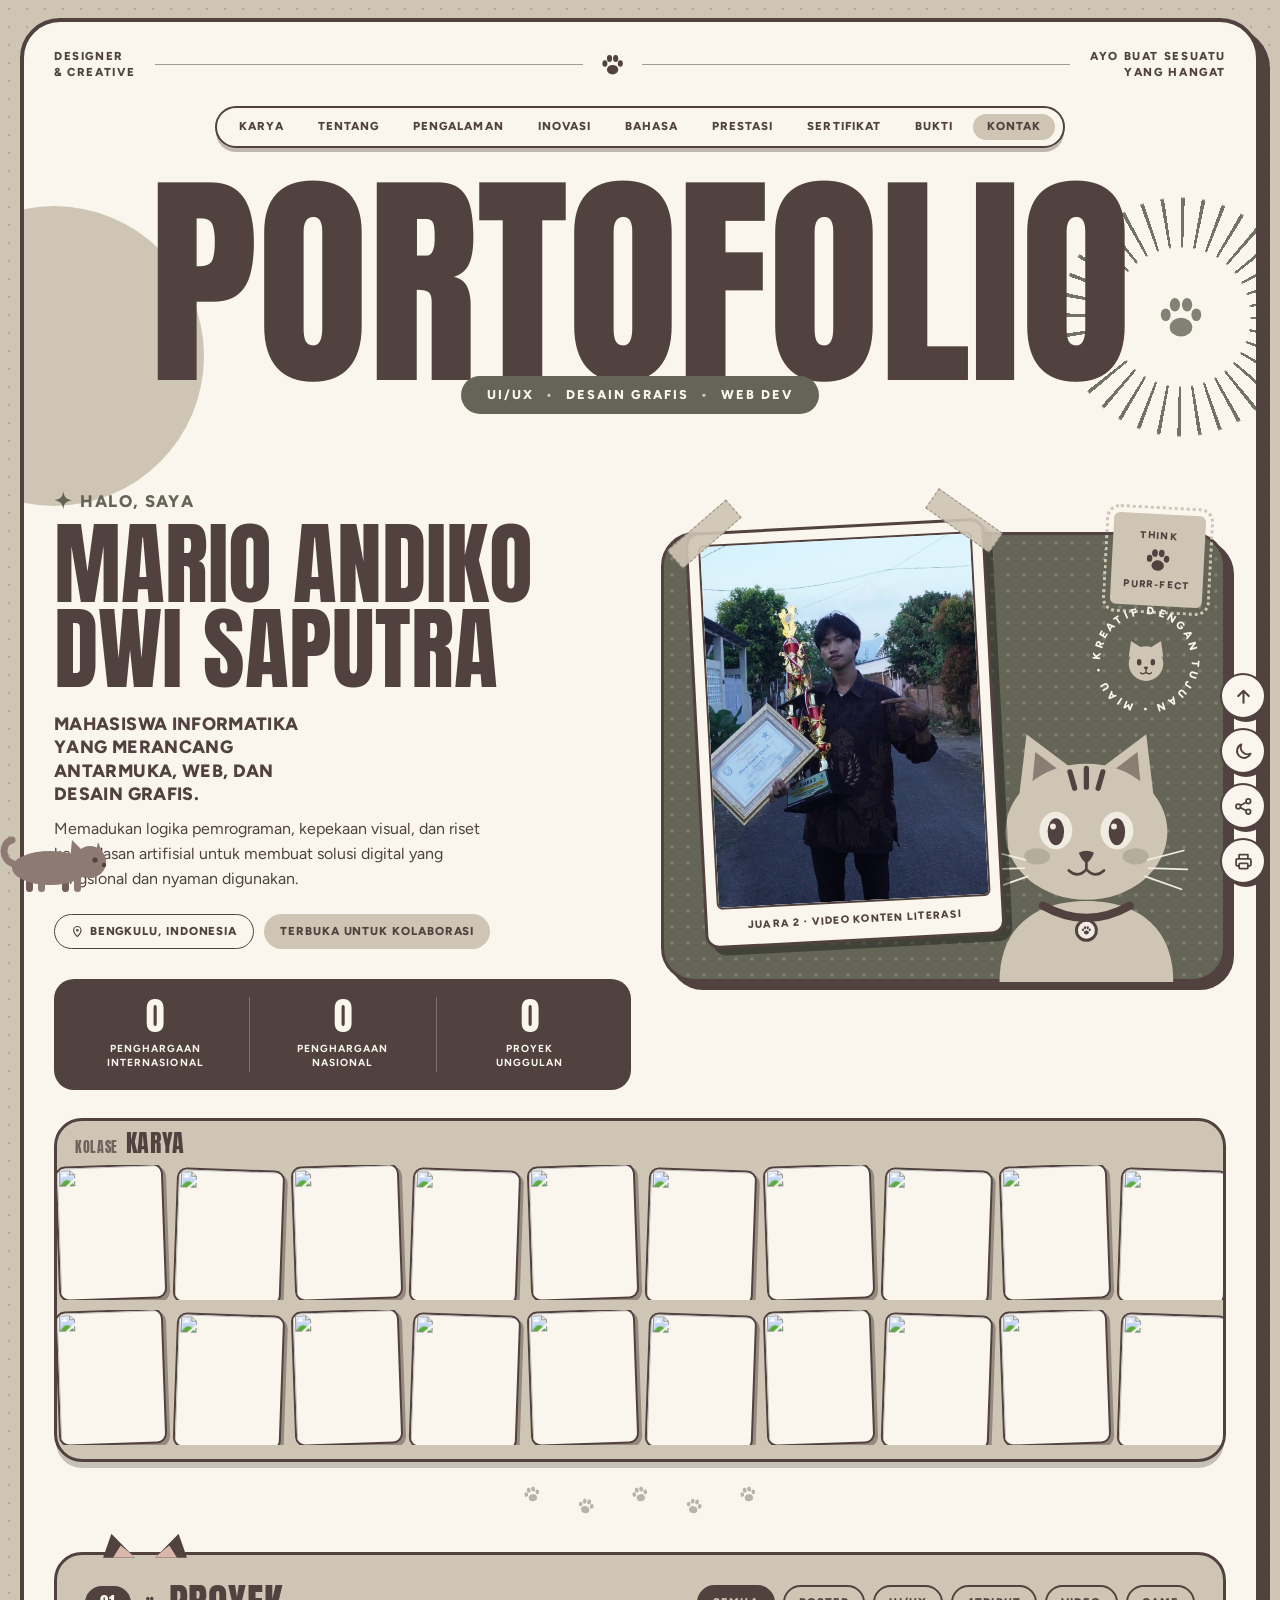
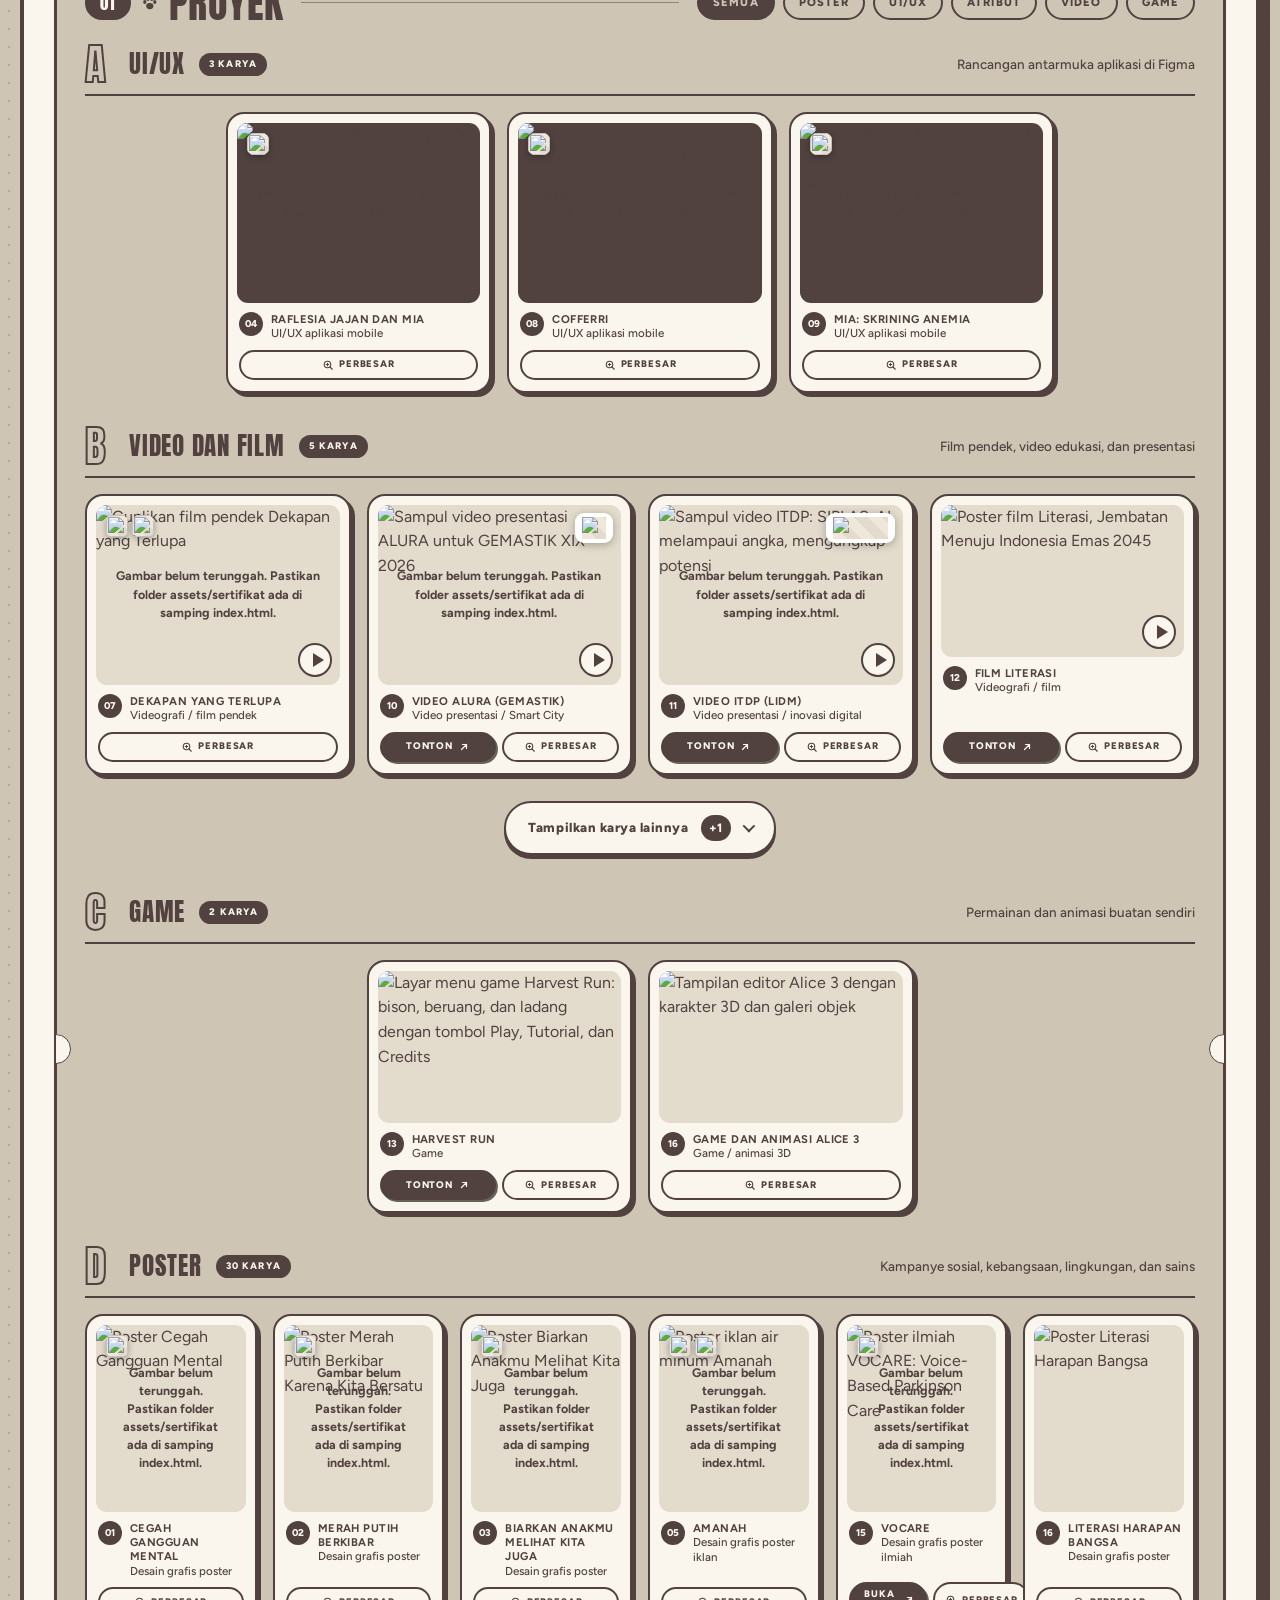
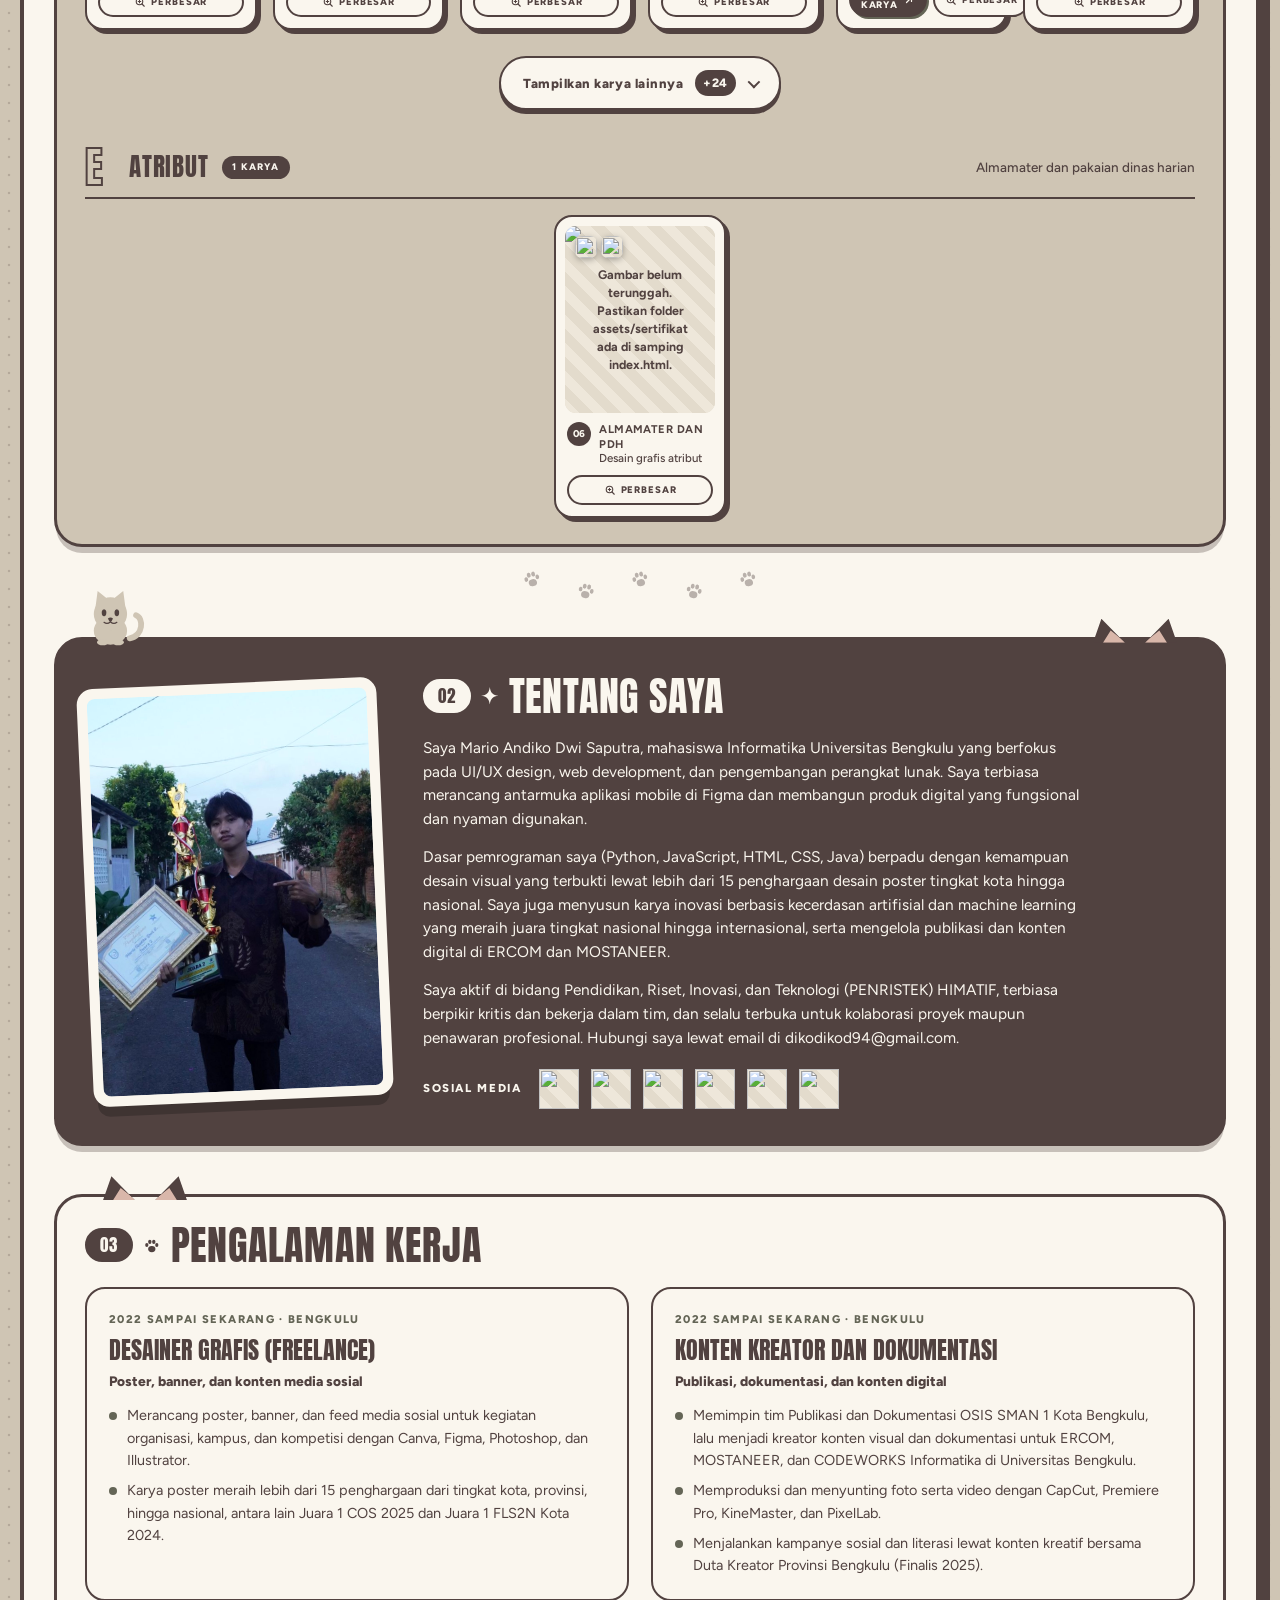
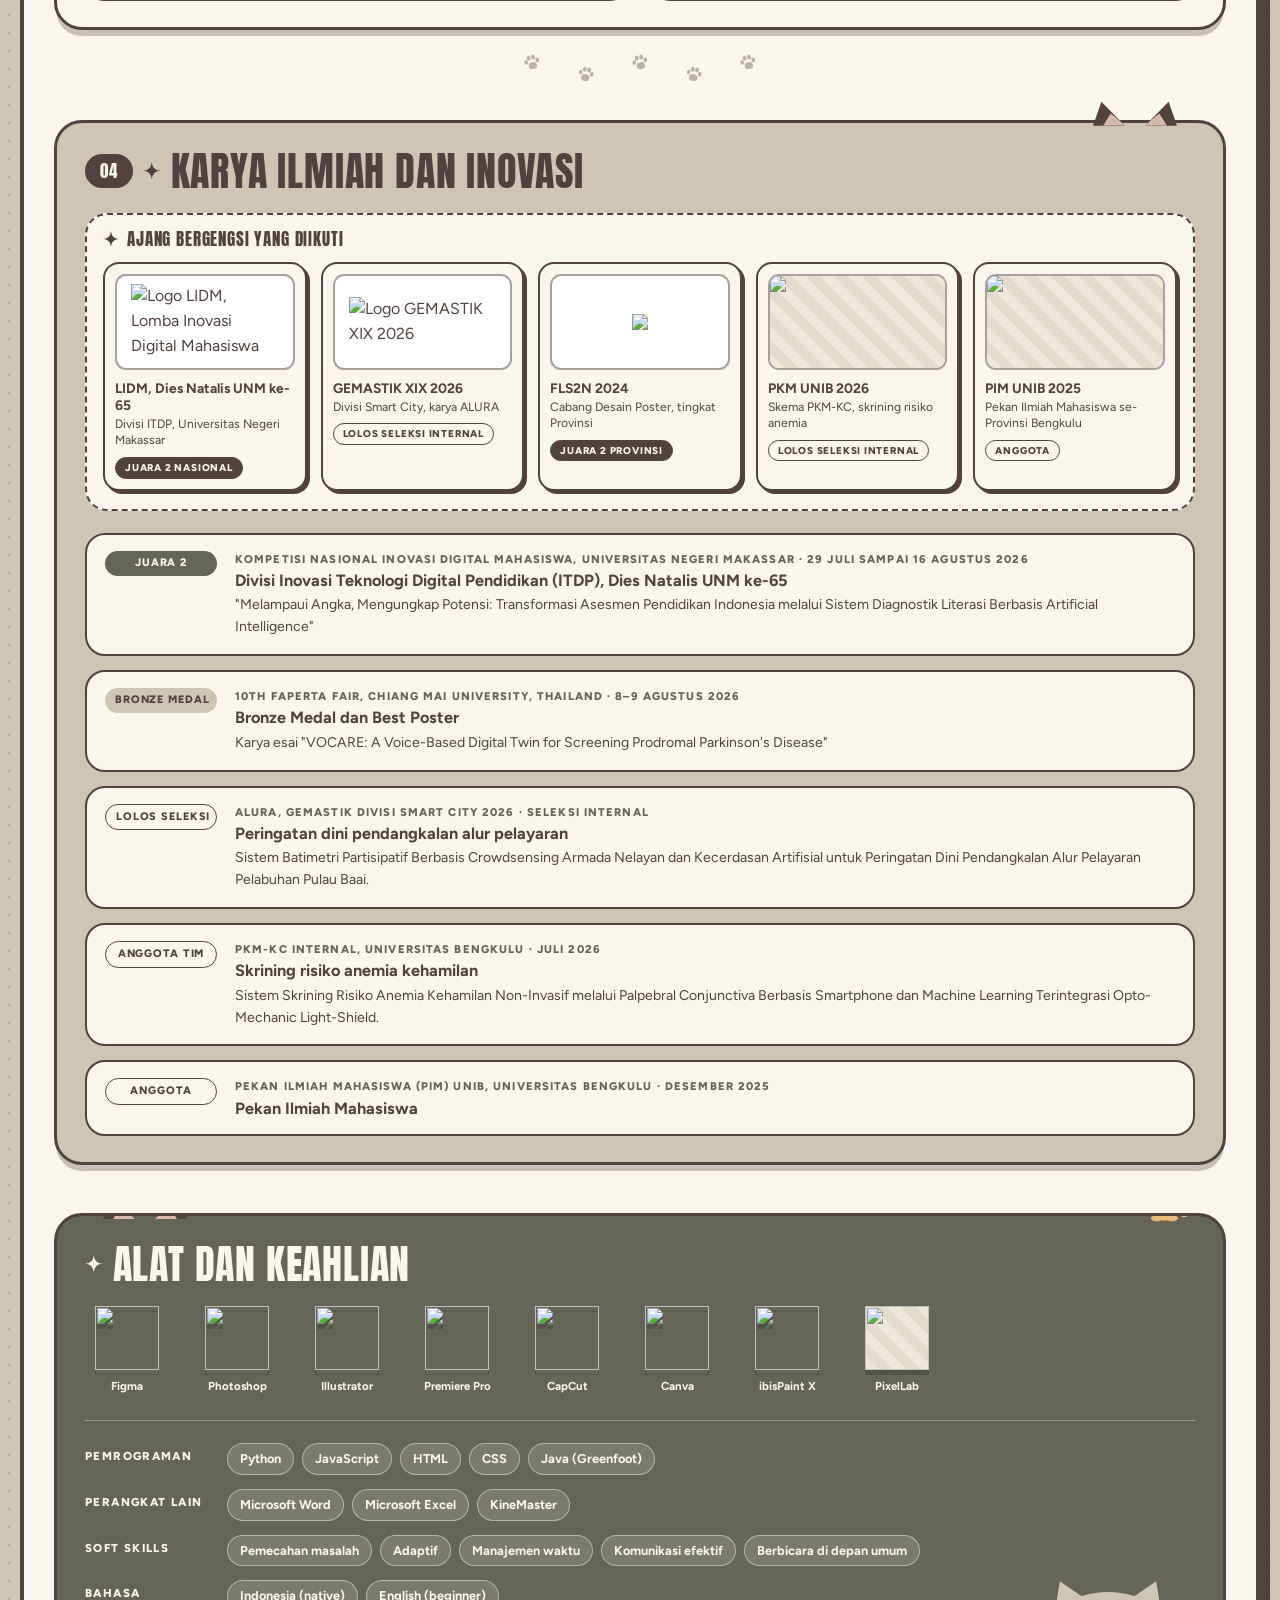
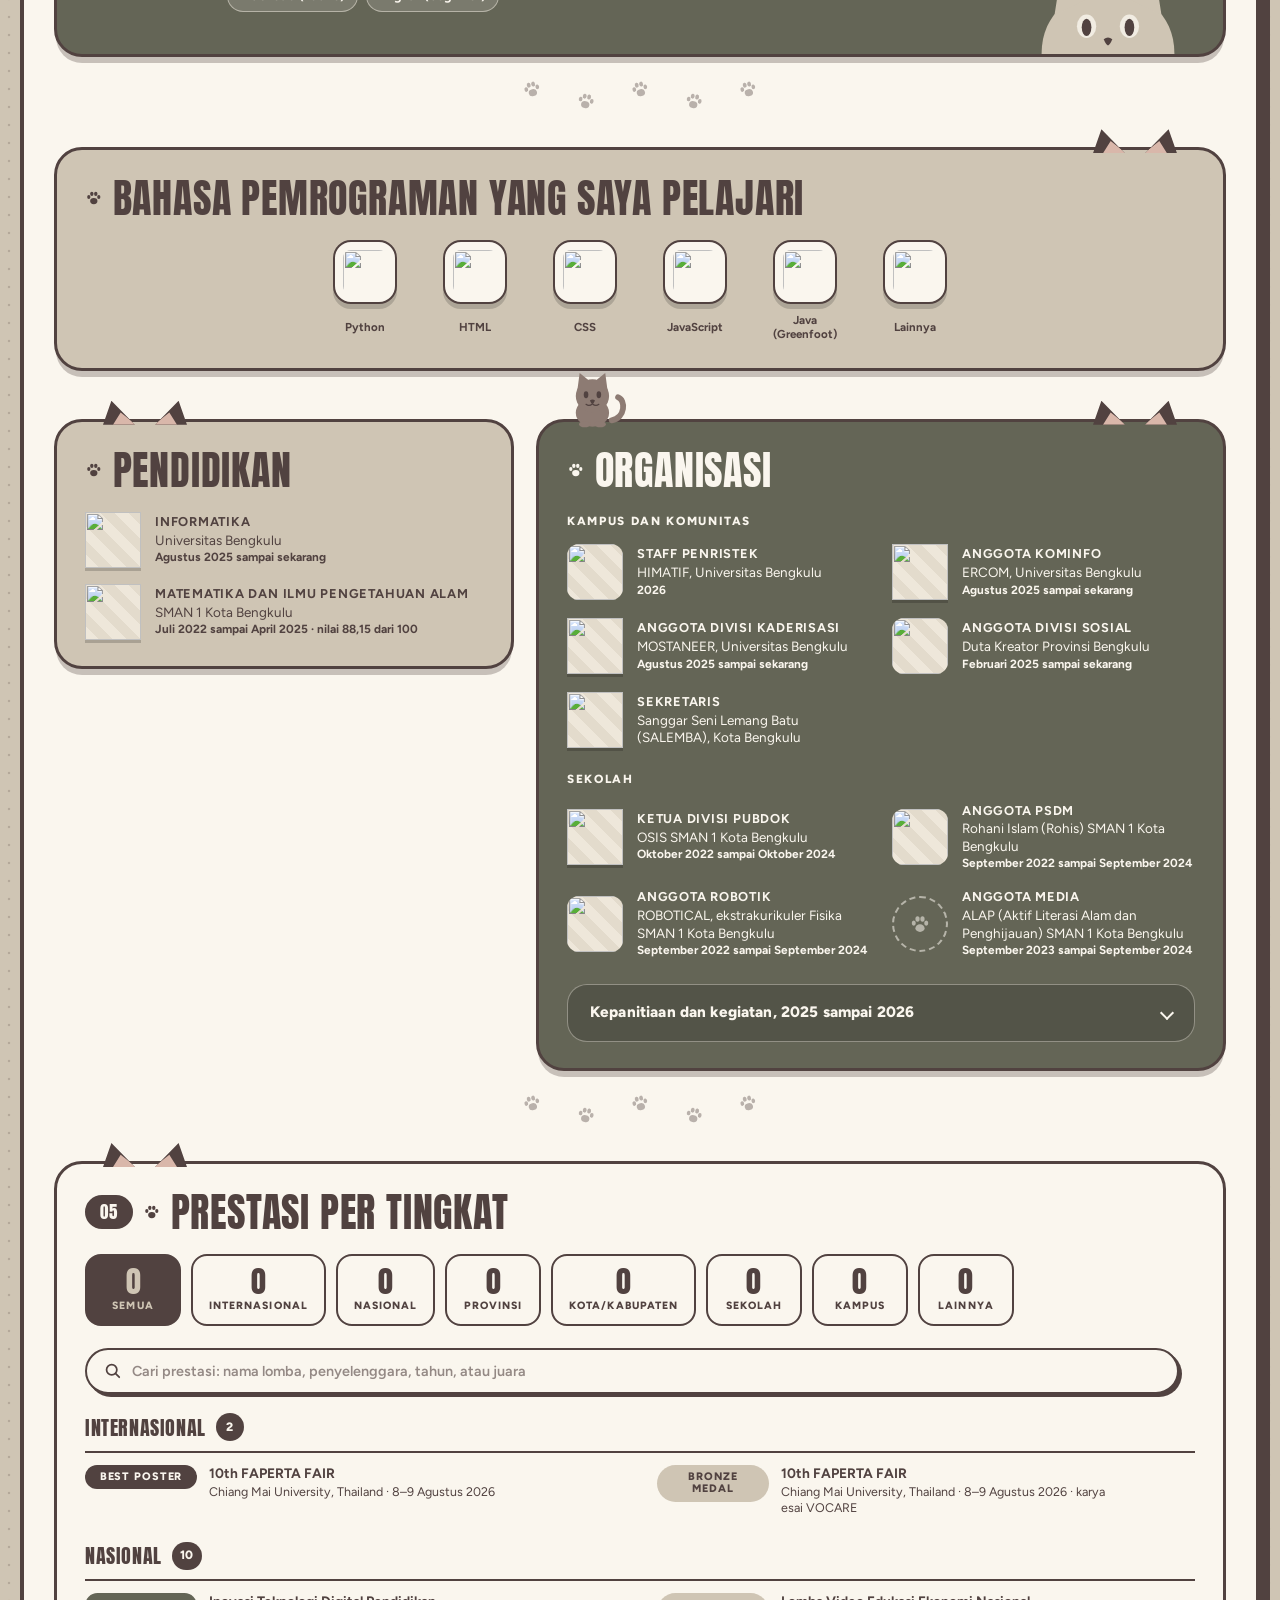
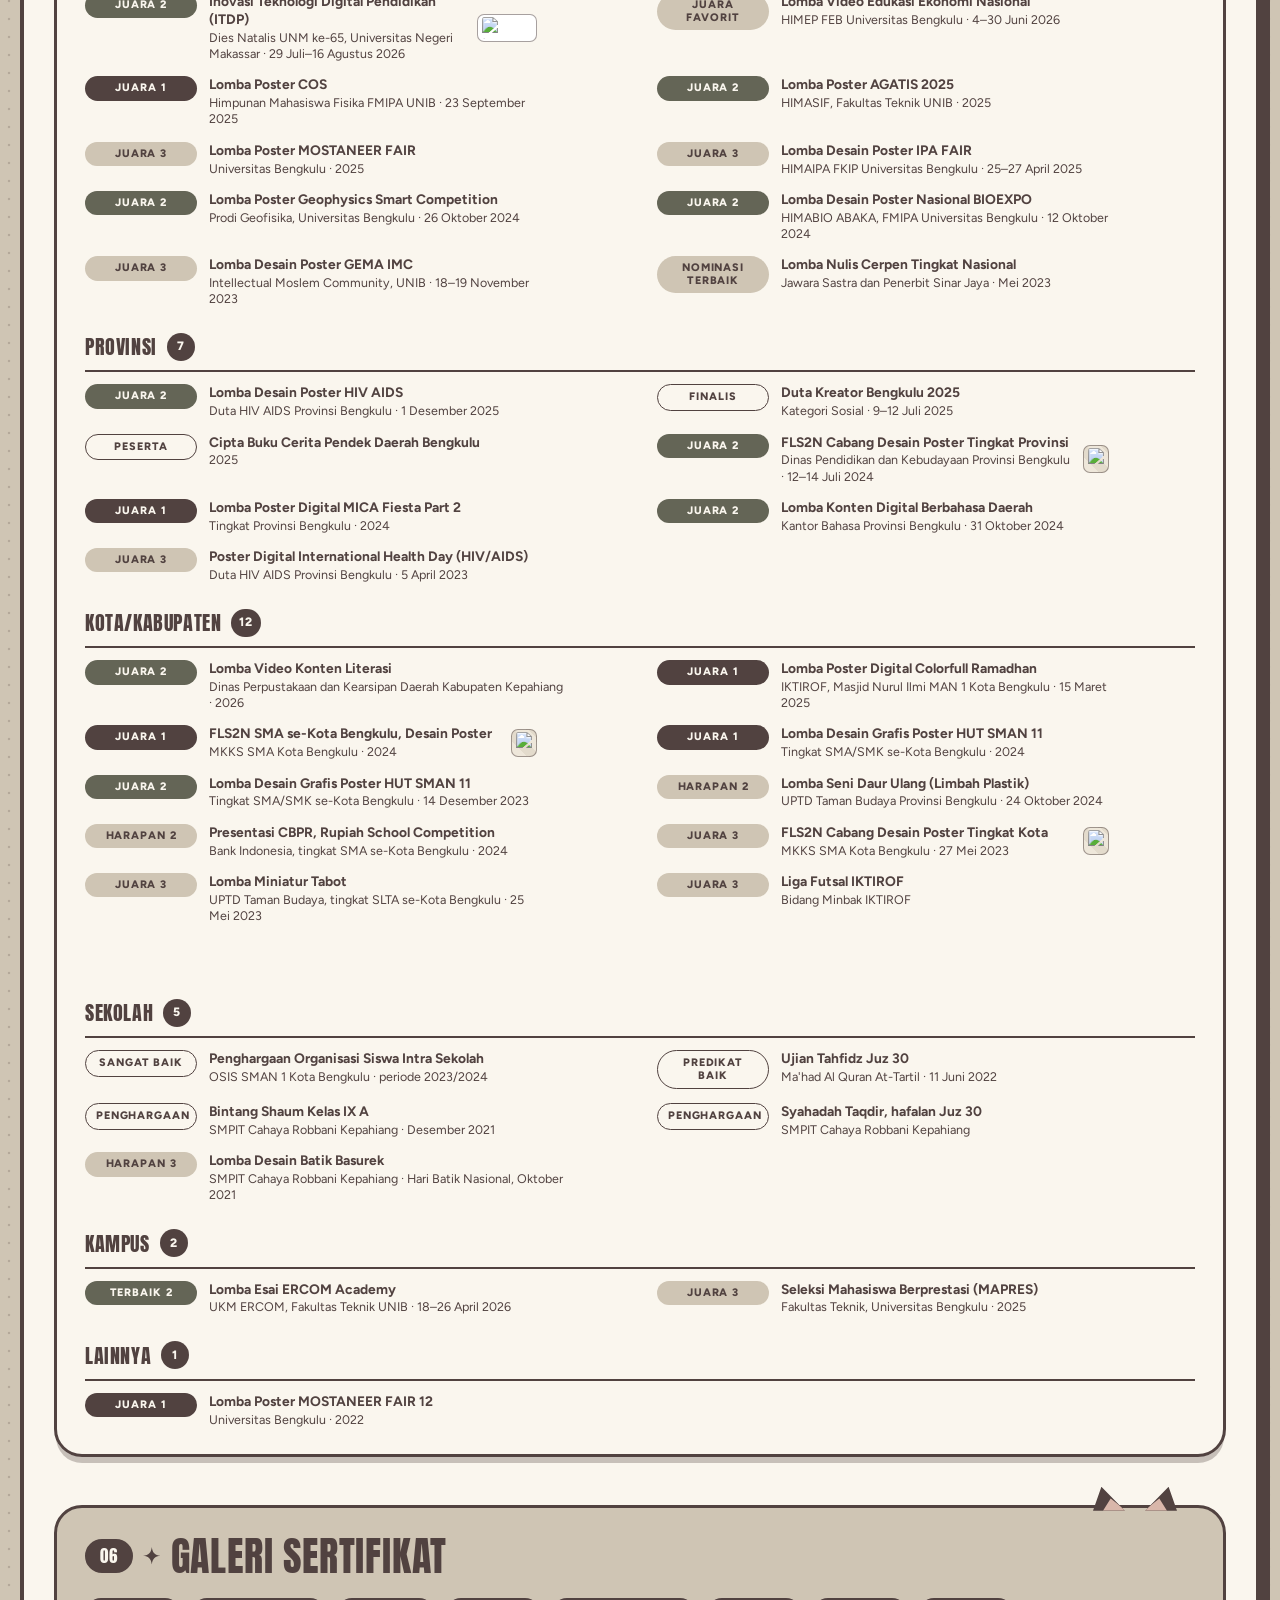
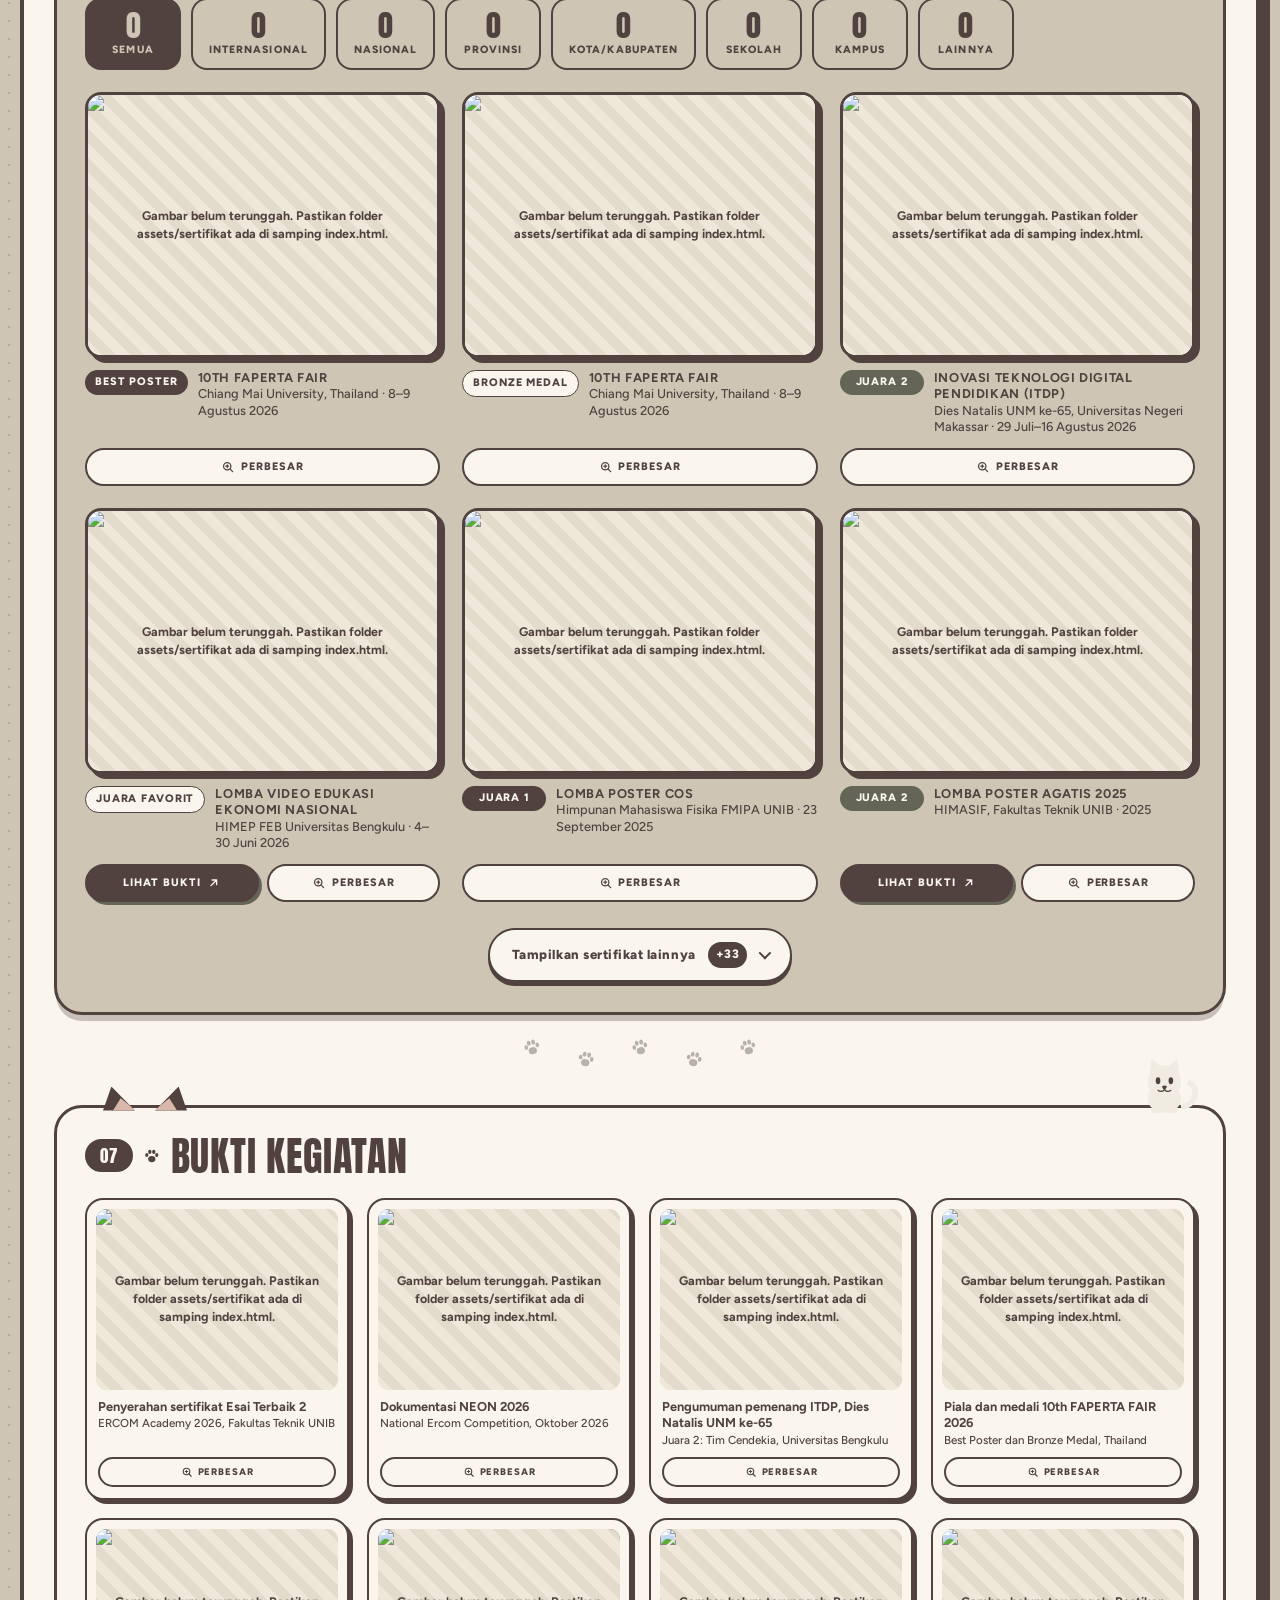
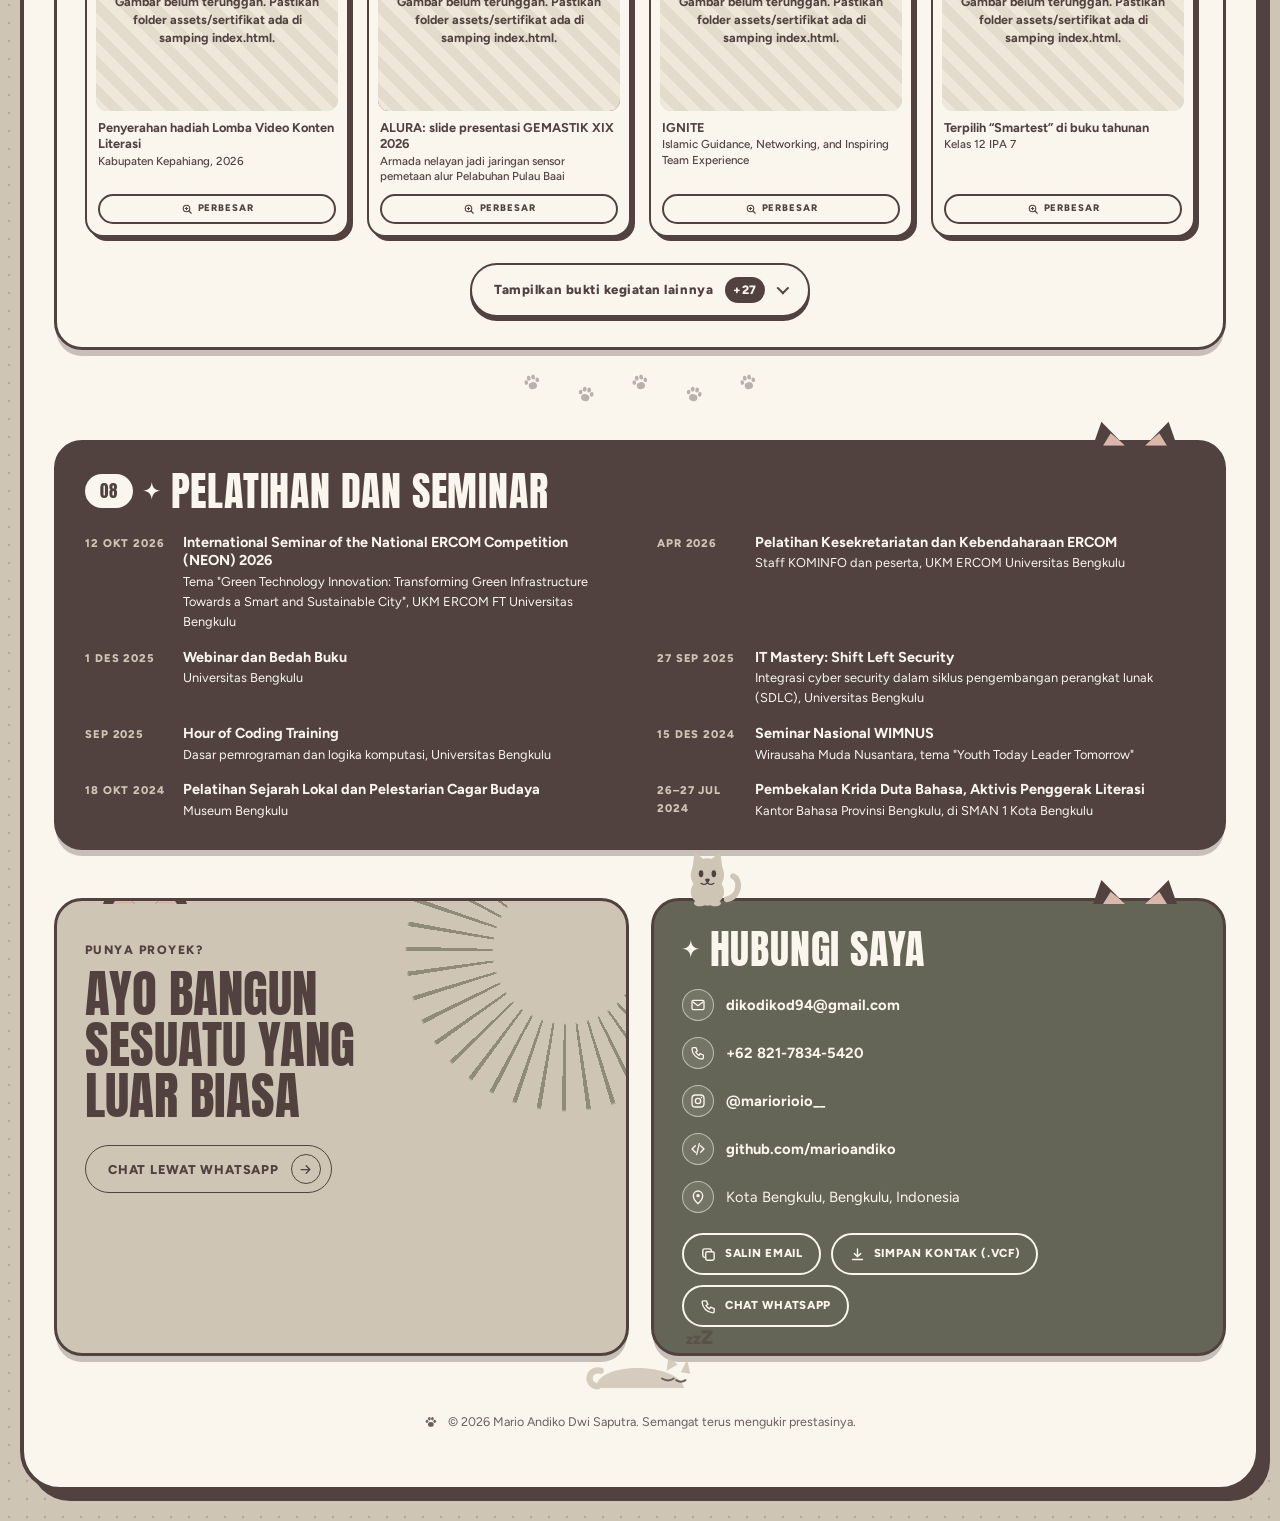
==== commit 8e4d8edc: "Add files via upload" ====
--- a/bagian-1-kode/index.html
+++ b/bagian-1-kode/index.html
@@ -7,7 +7,7 @@
   <meta name="theme-color" content="#514240">
   <meta property="og:title" content="Mario Andiko Dwi Saputra | Portofolio">
   <meta property="og:description" content="UI/UX, desain grafis, dan web development. 39 prestasi dari tingkat sekolah hingga internasional.">
-  <meta property="og:image" content="assets/foto-hero.jpg">
+  <meta property="og:image" content="assets/foto/foto-hero.jpg">
   <meta name="description" content="Portofolio Mario Andiko Dwi Saputra: UI/UX, desain grafis, dan web development.">
   <link rel="preconnect" href="https://fonts.googleapis.com">
   <link rel="preconnect" href="https://fonts.gstatic.com" crossorigin>
@@ -84,7 +84,7 @@
         <div class="stage__panel" aria-hidden="true"></div>
         <figure class="stage__photo">
           <span class="tape tape--l" aria-hidden="true"></span><span class="tape tape--r" aria-hidden="true"></span>
-          <img src="assets/foto-hero.jpg" alt="Mario Andiko Dwi Saputra membawa piala dan piagam Juara 2 Lomba Video Konten Literasi" width="840" height="1120">
+          <img src="assets/foto/foto-hero.jpg" alt="Mario Andiko Dwi Saputra membawa piala dan piagam Juara 2 Lomba Video Konten Literasi" width="840" height="1120">
           <figcaption>Juara 2 &middot; Video Konten Literasi</figcaption>
         </figure>
         
@@ -454,7 +454,7 @@
               <a class="tbtn tbtn--link" data-key="proyek:poster-04" target="_blank" rel="noopener noreferrer" hidden>Buka karya <svg class="ico" viewBox="0 0 24 24" aria-hidden="true"><path d="M7 17 17 7M9 7h8v8" fill="none" stroke="currentColor" stroke-width="2.4" stroke-linecap="round" stroke-linejoin="round"/></svg></a>
               <button class="tbtn tbtn--zoom" type="button" data-lb="card" type="button"
             data-title="Stop Bullying" data-meta="Desain grafis poster"
-            data-desc="Poster bertema sosial &amp;amp; kesehatan." data-tools="" data-images="assets/poster/poster-04.jpg" data-link=""><svg class="ico" viewBox="0 0 24 24" aria-hidden="true"><circle cx="11" cy="11" r="6.5" fill="none" stroke="currentColor" stroke-width="2.2"/><path d="m16 16 4.5 4.5M11 8.5v5M8.5 11h5" fill="none" stroke="currentColor" stroke-width="2.2" stroke-linecap="round"/></svg> Perbesar</button>
+            data-desc="Poster bertema sosial &amp; kesehatan." data-tools="" data-images="assets/poster/poster-04.jpg" data-link=""><svg class="ico" viewBox="0 0 24 24" aria-hidden="true"><circle cx="11" cy="11" r="6.5" fill="none" stroke="currentColor" stroke-width="2.2"/><path d="m16 16 4.5 4.5M11 8.5v5M8.5 11h5" fill="none" stroke="currentColor" stroke-width="2.2" stroke-linecap="round"/></svg> Perbesar</button>
             </div>
           </article>
         </li>
@@ -466,7 +466,7 @@
               <a class="tbtn tbtn--link" data-key="proyek:poster-05" target="_blank" rel="noopener noreferrer" hidden>Buka karya <svg class="ico" viewBox="0 0 24 24" aria-hidden="true"><path d="M7 17 17 7M9 7h8v8" fill="none" stroke="currentColor" stroke-width="2.4" stroke-linecap="round" stroke-linejoin="round"/></svg></a>
               <button class="tbtn tbtn--zoom" type="button" data-lb="card" type="button"
             data-title="Kenali Bentuknya, Hentikan Dampaknya" data-meta="Desain grafis poster"
-            data-desc="Poster bertema sosial &amp;amp; kesehatan." data-tools="" data-images="assets/poster/poster-05.jpg" data-link=""><svg class="ico" viewBox="0 0 24 24" aria-hidden="true"><circle cx="11" cy="11" r="6.5" fill="none" stroke="currentColor" stroke-width="2.2"/><path d="m16 16 4.5 4.5M11 8.5v5M8.5 11h5" fill="none" stroke="currentColor" stroke-width="2.2" stroke-linecap="round"/></svg> Perbesar</button>
+            data-desc="Poster bertema sosial &amp; kesehatan." data-tools="" data-images="assets/poster/poster-05.jpg" data-link=""><svg class="ico" viewBox="0 0 24 24" aria-hidden="true"><circle cx="11" cy="11" r="6.5" fill="none" stroke="currentColor" stroke-width="2.2"/><path d="m16 16 4.5 4.5M11 8.5v5M8.5 11h5" fill="none" stroke="currentColor" stroke-width="2.2" stroke-linecap="round"/></svg> Perbesar</button>
             </div>
           </article>
         </li>
@@ -478,7 +478,7 @@
               <a class="tbtn tbtn--link" data-key="proyek:poster-06" target="_blank" rel="noopener noreferrer" hidden>Buka karya <svg class="ico" viewBox="0 0 24 24" aria-hidden="true"><path d="M7 17 17 7M9 7h8v8" fill="none" stroke="currentColor" stroke-width="2.4" stroke-linecap="round" stroke-linejoin="round"/></svg></a>
               <button class="tbtn tbtn--zoom" type="button" data-lb="card" type="button"
             data-title="Jauhi Penyakitnya, Bukan Penderitanya" data-meta="Desain grafis poster"
-            data-desc="Poster bertema sosial &amp;amp; kesehatan." data-tools="" data-images="assets/poster/poster-06.jpg" data-link=""><svg class="ico" viewBox="0 0 24 24" aria-hidden="true"><circle cx="11" cy="11" r="6.5" fill="none" stroke="currentColor" stroke-width="2.2"/><path d="m16 16 4.5 4.5M11 8.5v5M8.5 11h5" fill="none" stroke="currentColor" stroke-width="2.2" stroke-linecap="round"/></svg> Perbesar</button>
+            data-desc="Poster bertema sosial &amp; kesehatan." data-tools="" data-images="assets/poster/poster-06.jpg" data-link=""><svg class="ico" viewBox="0 0 24 24" aria-hidden="true"><circle cx="11" cy="11" r="6.5" fill="none" stroke="currentColor" stroke-width="2.2"/><path d="m16 16 4.5 4.5M11 8.5v5M8.5 11h5" fill="none" stroke="currentColor" stroke-width="2.2" stroke-linecap="round"/></svg> Perbesar</button>
             </div>
           </article>
         </li>
@@ -490,7 +490,7 @@
               <a class="tbtn tbtn--link" data-key="proyek:poster-07" target="_blank" rel="noopener noreferrer" hidden>Buka karya <svg class="ico" viewBox="0 0 24 24" aria-hidden="true"><path d="M7 17 17 7M9 7h8v8" fill="none" stroke="currentColor" stroke-width="2.4" stroke-linecap="round" stroke-linejoin="round"/></svg></a>
               <button class="tbtn tbtn--zoom" type="button" data-lb="card" type="button"
             data-title="Hidup Sehat, Cegah Diabetes pada Anak" data-meta="Desain grafis poster"
-            data-desc="Poster bertema sosial &amp;amp; kesehatan." data-tools="" data-images="assets/poster/poster-07.jpg" data-link=""><svg class="ico" viewBox="0 0 24 24" aria-hidden="true"><circle cx="11" cy="11" r="6.5" fill="none" stroke="currentColor" stroke-width="2.2"/><path d="m16 16 4.5 4.5M11 8.5v5M8.5 11h5" fill="none" stroke="currentColor" stroke-width="2.2" stroke-linecap="round"/></svg> Perbesar</button>
+            data-desc="Poster bertema sosial &amp; kesehatan." data-tools="" data-images="assets/poster/poster-07.jpg" data-link=""><svg class="ico" viewBox="0 0 24 24" aria-hidden="true"><circle cx="11" cy="11" r="6.5" fill="none" stroke="currentColor" stroke-width="2.2"/><path d="m16 16 4.5 4.5M11 8.5v5M8.5 11h5" fill="none" stroke="currentColor" stroke-width="2.2" stroke-linecap="round"/></svg> Perbesar</button>
             </div>
           </article>
         </li>
@@ -502,7 +502,7 @@
               <a class="tbtn tbtn--link" data-key="proyek:poster-08" target="_blank" rel="noopener noreferrer" hidden>Buka karya <svg class="ico" viewBox="0 0 24 24" aria-hidden="true"><path d="M7 17 17 7M9 7h8v8" fill="none" stroke="currentColor" stroke-width="2.4" stroke-linecap="round" stroke-linejoin="round"/></svg></a>
               <button class="tbtn tbtn--zoom" type="button" data-lb="card" type="button"
             data-title="Hari Kesehatan Internasional" data-meta="Desain grafis poster"
-            data-desc="Poster bertema sosial &amp;amp; kesehatan." data-tools="" data-images="assets/poster/poster-08.jpg" data-link=""><svg class="ico" viewBox="0 0 24 24" aria-hidden="true"><circle cx="11" cy="11" r="6.5" fill="none" stroke="currentColor" stroke-width="2.2"/><path d="m16 16 4.5 4.5M11 8.5v5M8.5 11h5" fill="none" stroke="currentColor" stroke-width="2.2" stroke-linecap="round"/></svg> Perbesar</button>
+            data-desc="Poster bertema sosial &amp; kesehatan." data-tools="" data-images="assets/poster/poster-08.jpg" data-link=""><svg class="ico" viewBox="0 0 24 24" aria-hidden="true"><circle cx="11" cy="11" r="6.5" fill="none" stroke="currentColor" stroke-width="2.2"/><path d="m16 16 4.5 4.5M11 8.5v5M8.5 11h5" fill="none" stroke="currentColor" stroke-width="2.2" stroke-linecap="round"/></svg> Perbesar</button>
             </div>
           </article>
         </li>
@@ -514,7 +514,7 @@
               <a class="tbtn tbtn--link" data-key="proyek:poster-09" target="_blank" rel="noopener noreferrer" hidden>Buka karya <svg class="ico" viewBox="0 0 24 24" aria-hidden="true"><path d="M7 17 17 7M9 7h8v8" fill="none" stroke="currentColor" stroke-width="2.4" stroke-linecap="round" stroke-linejoin="round"/></svg></a>
               <button class="tbtn tbtn--zoom" type="button" data-lb="card" type="button"
             data-title="Flexing di Media Sosial" data-meta="Desain grafis poster"
-            data-desc="Poster bertema sosial &amp;amp; kesehatan." data-tools="" data-images="assets/poster/poster-09.jpg" data-link=""><svg class="ico" viewBox="0 0 24 24" aria-hidden="true"><circle cx="11" cy="11" r="6.5" fill="none" stroke="currentColor" stroke-width="2.2"/><path d="m16 16 4.5 4.5M11 8.5v5M8.5 11h5" fill="none" stroke="currentColor" stroke-width="2.2" stroke-linecap="round"/></svg> Perbesar</button>
+            data-desc="Poster bertema sosial &amp; kesehatan." data-tools="" data-images="assets/poster/poster-09.jpg" data-link=""><svg class="ico" viewBox="0 0 24 24" aria-hidden="true"><circle cx="11" cy="11" r="6.5" fill="none" stroke="currentColor" stroke-width="2.2"/><path d="m16 16 4.5 4.5M11 8.5v5M8.5 11h5" fill="none" stroke="currentColor" stroke-width="2.2" stroke-linecap="round"/></svg> Perbesar</button>
             </div>
           </article>
         </li>
@@ -622,7 +622,7 @@
               <a class="tbtn tbtn--link" data-key="proyek:poster-18" target="_blank" rel="noopener noreferrer" hidden>Buka karya <svg class="ico" viewBox="0 0 24 24" aria-hidden="true"><path d="M7 17 17 7M9 7h8v8" fill="none" stroke="currentColor" stroke-width="2.4" stroke-linecap="round" stroke-linejoin="round"/></svg></a>
               <button class="tbtn tbtn--zoom" type="button" data-lb="card" type="button"
             data-title="Hukum Newton Selalu Ada di Dekat Kita" data-meta="Desain grafis poster"
-            data-desc="Poster bertema sains &amp;amp; budaya." data-tools="" data-images="assets/poster/poster-18.jpg" data-link=""><svg class="ico" viewBox="0 0 24 24" aria-hidden="true"><circle cx="11" cy="11" r="6.5" fill="none" stroke="currentColor" stroke-width="2.2"/><path d="m16 16 4.5 4.5M11 8.5v5M8.5 11h5" fill="none" stroke="currentColor" stroke-width="2.2" stroke-linecap="round"/></svg> Perbesar</button>
+            data-desc="Poster bertema sains &amp; budaya." data-tools="" data-images="assets/poster/poster-18.jpg" data-link=""><svg class="ico" viewBox="0 0 24 24" aria-hidden="true"><circle cx="11" cy="11" r="6.5" fill="none" stroke="currentColor" stroke-width="2.2"/><path d="m16 16 4.5 4.5M11 8.5v5M8.5 11h5" fill="none" stroke="currentColor" stroke-width="2.2" stroke-linecap="round"/></svg> Perbesar</button>
             </div>
           </article>
         </li>
@@ -634,7 +634,7 @@
               <a class="tbtn tbtn--link" data-key="proyek:poster-19" target="_blank" rel="noopener noreferrer" hidden>Buka karya <svg class="ico" viewBox="0 0 24 24" aria-hidden="true"><path d="M7 17 17 7M9 7h8v8" fill="none" stroke="currentColor" stroke-width="2.4" stroke-linecap="round" stroke-linejoin="round"/></svg></a>
               <button class="tbtn tbtn--zoom" type="button" data-lb="card" type="button"
             data-title="Keindahan Pola dan Simetri" data-meta="Desain grafis poster"
-            data-desc="Poster bertema sains &amp;amp; budaya." data-tools="" data-images="assets/poster/poster-19.jpg" data-link=""><svg class="ico" viewBox="0 0 24 24" aria-hidden="true"><circle cx="11" cy="11" r="6.5" fill="none" stroke="currentColor" stroke-width="2.2"/><path d="m16 16 4.5 4.5M11 8.5v5M8.5 11h5" fill="none" stroke="currentColor" stroke-width="2.2" stroke-linecap="round"/></svg> Perbesar</button>
+            data-desc="Poster bertema sains &amp; budaya." data-tools="" data-images="assets/poster/poster-19.jpg" data-link=""><svg class="ico" viewBox="0 0 24 24" aria-hidden="true"><circle cx="11" cy="11" r="6.5" fill="none" stroke="currentColor" stroke-width="2.2"/><path d="m16 16 4.5 4.5M11 8.5v5M8.5 11h5" fill="none" stroke="currentColor" stroke-width="2.2" stroke-linecap="round"/></svg> Perbesar</button>
             </div>
           </article>
         </li>
@@ -646,7 +646,7 @@
               <a class="tbtn tbtn--link" data-key="proyek:poster-20" target="_blank" rel="noopener noreferrer" hidden>Buka karya <svg class="ico" viewBox="0 0 24 24" aria-hidden="true"><path d="M7 17 17 7M9 7h8v8" fill="none" stroke="currentColor" stroke-width="2.4" stroke-linecap="round" stroke-linejoin="round"/></svg></a>
               <button class="tbtn tbtn--zoom" type="button" data-lb="card" type="button"
             data-title="Cerdas dan Berakhlak" data-meta="Desain grafis poster"
-            data-desc="Poster bertema sains &amp;amp; budaya." data-tools="" data-images="assets/poster/poster-20.jpg" data-link=""><svg class="ico" viewBox="0 0 24 24" aria-hidden="true"><circle cx="11" cy="11" r="6.5" fill="none" stroke="currentColor" stroke-width="2.2"/><path d="m16 16 4.5 4.5M11 8.5v5M8.5 11h5" fill="none" stroke="currentColor" stroke-width="2.2" stroke-linecap="round"/></svg> Perbesar</button>
+            data-desc="Poster bertema sains &amp; budaya." data-tools="" data-images="assets/poster/poster-20.jpg" data-link=""><svg class="ico" viewBox="0 0 24 24" aria-hidden="true"><circle cx="11" cy="11" r="6.5" fill="none" stroke="currentColor" stroke-width="2.2"/><path d="m16 16 4.5 4.5M11 8.5v5M8.5 11h5" fill="none" stroke="currentColor" stroke-width="2.2" stroke-linecap="round"/></svg> Perbesar</button>
             </div>
           </article>
         </li>
@@ -742,7 +742,7 @@
     <!-- Tentang saya -->
     <section class="about panel panel--brown" id="tentang" aria-labelledby="h-tentang">
       <figure class="about__photo">
-        <img src="assets/foto.jpg" alt="Foto Mario Andiko Dwi Saputra" width="338" height="480" loading="lazy">
+        <img src="assets/foto/foto.jpg" alt="Foto Mario Andiko Dwi Saputra" width="338" height="480" loading="lazy">
       </figure>
       <div class="about__text">
         <div class="panel__head"><span class="secno">02</span>
@@ -1865,7 +1865,7 @@
         <a class="btn" href="https://wa.me/6282178345420" target="_blank" rel="noopener">Chat lewat WhatsApp <span class="round"><svg class="ico"><use href="#arrow"/></svg></span></a>
       </section>
 
-      <section class="contact panel panel--olive" id="kontak" aria-labelledby="h-kontak">
+      <section class="contact panel panel--olive" aria-labelledby="h-kontak">
         <div class="panel__head">
           <svg class="ico"><use href="#spark"/></svg>
           <h2 id="h-kontak">Hubungi saya</h2>
